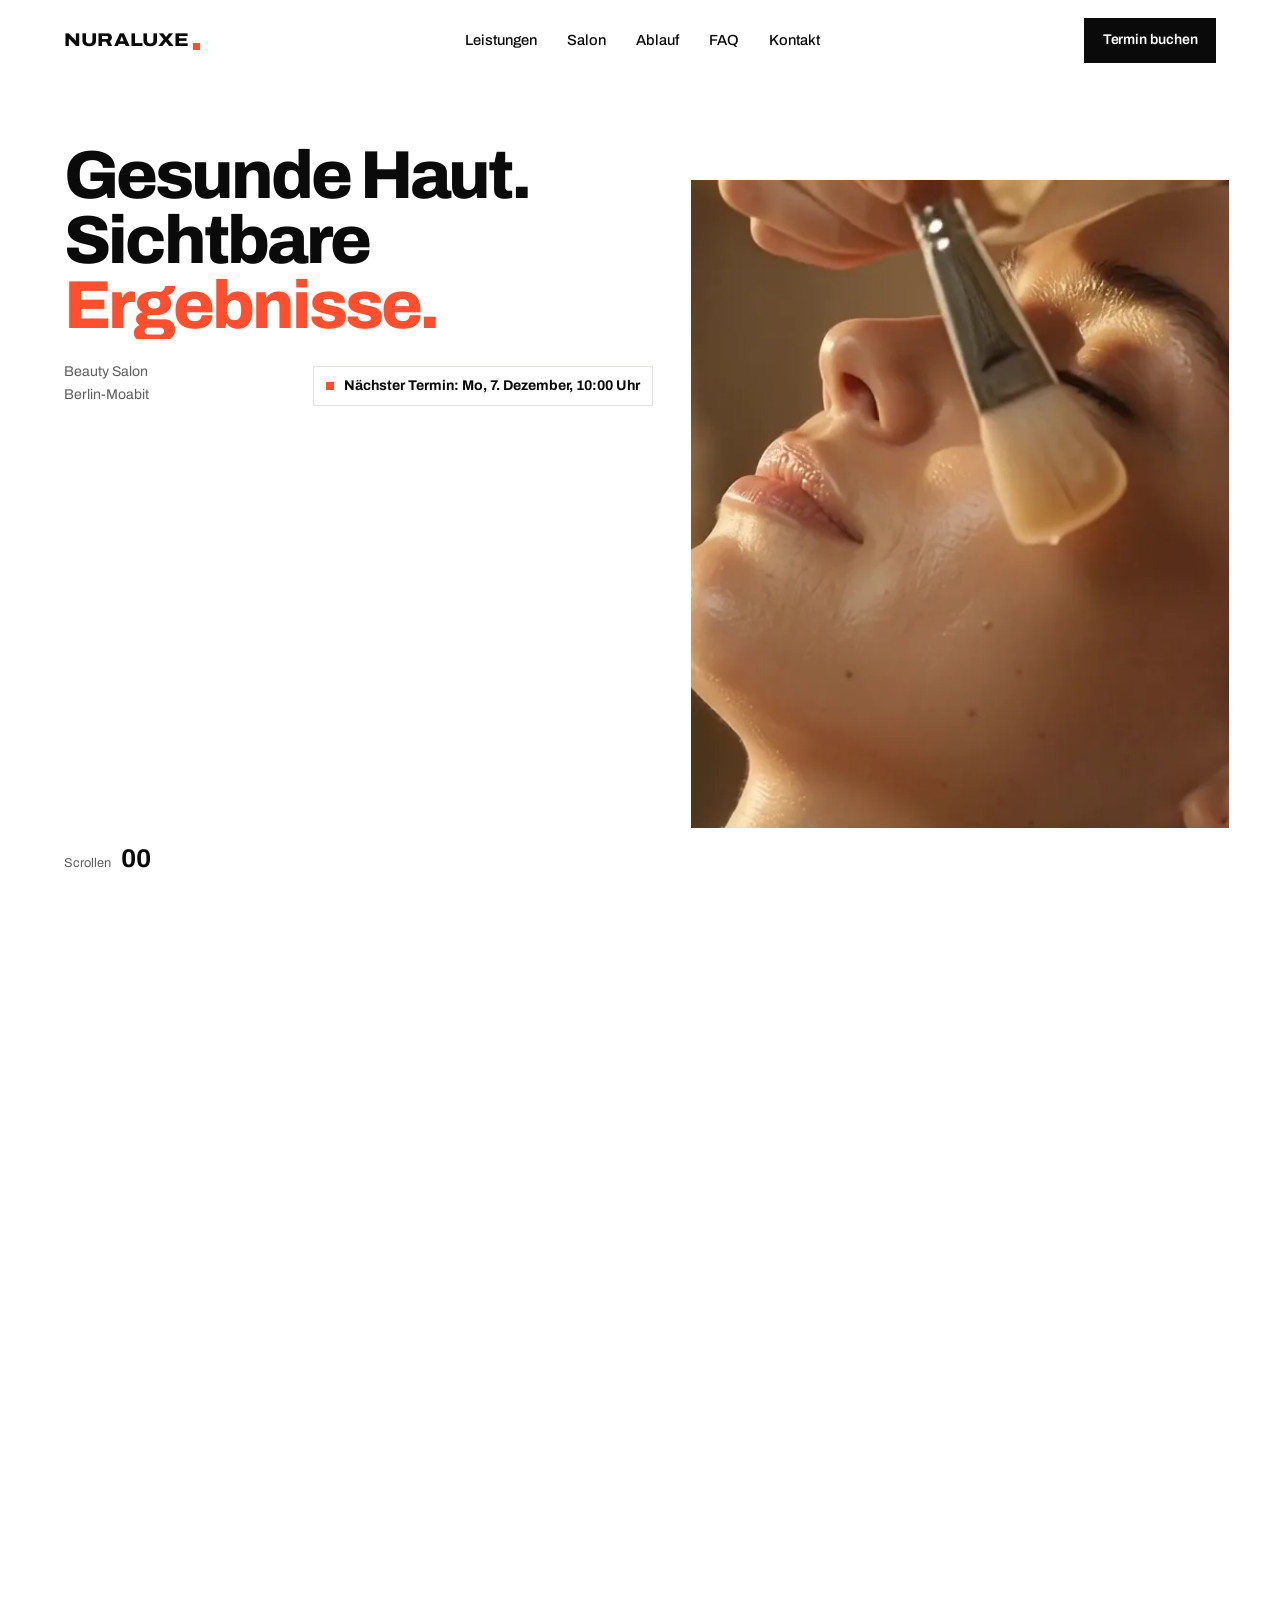
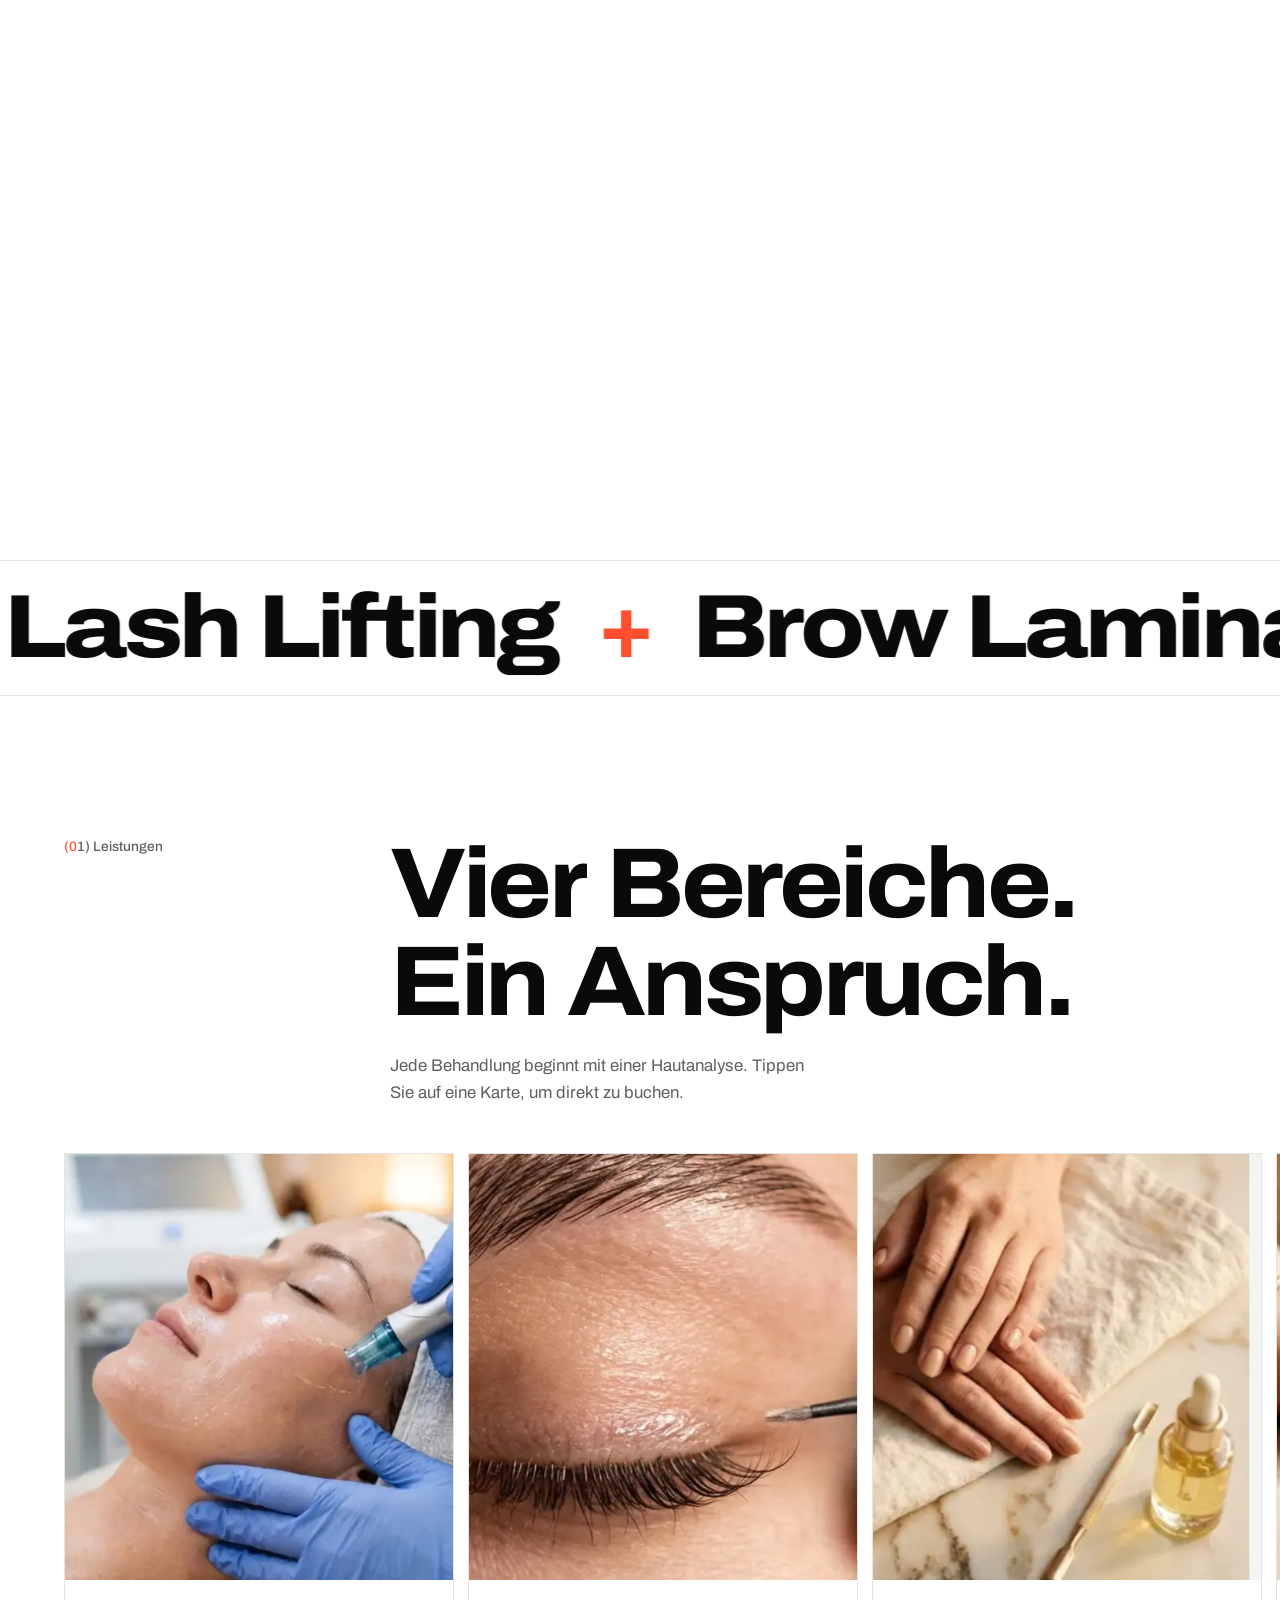
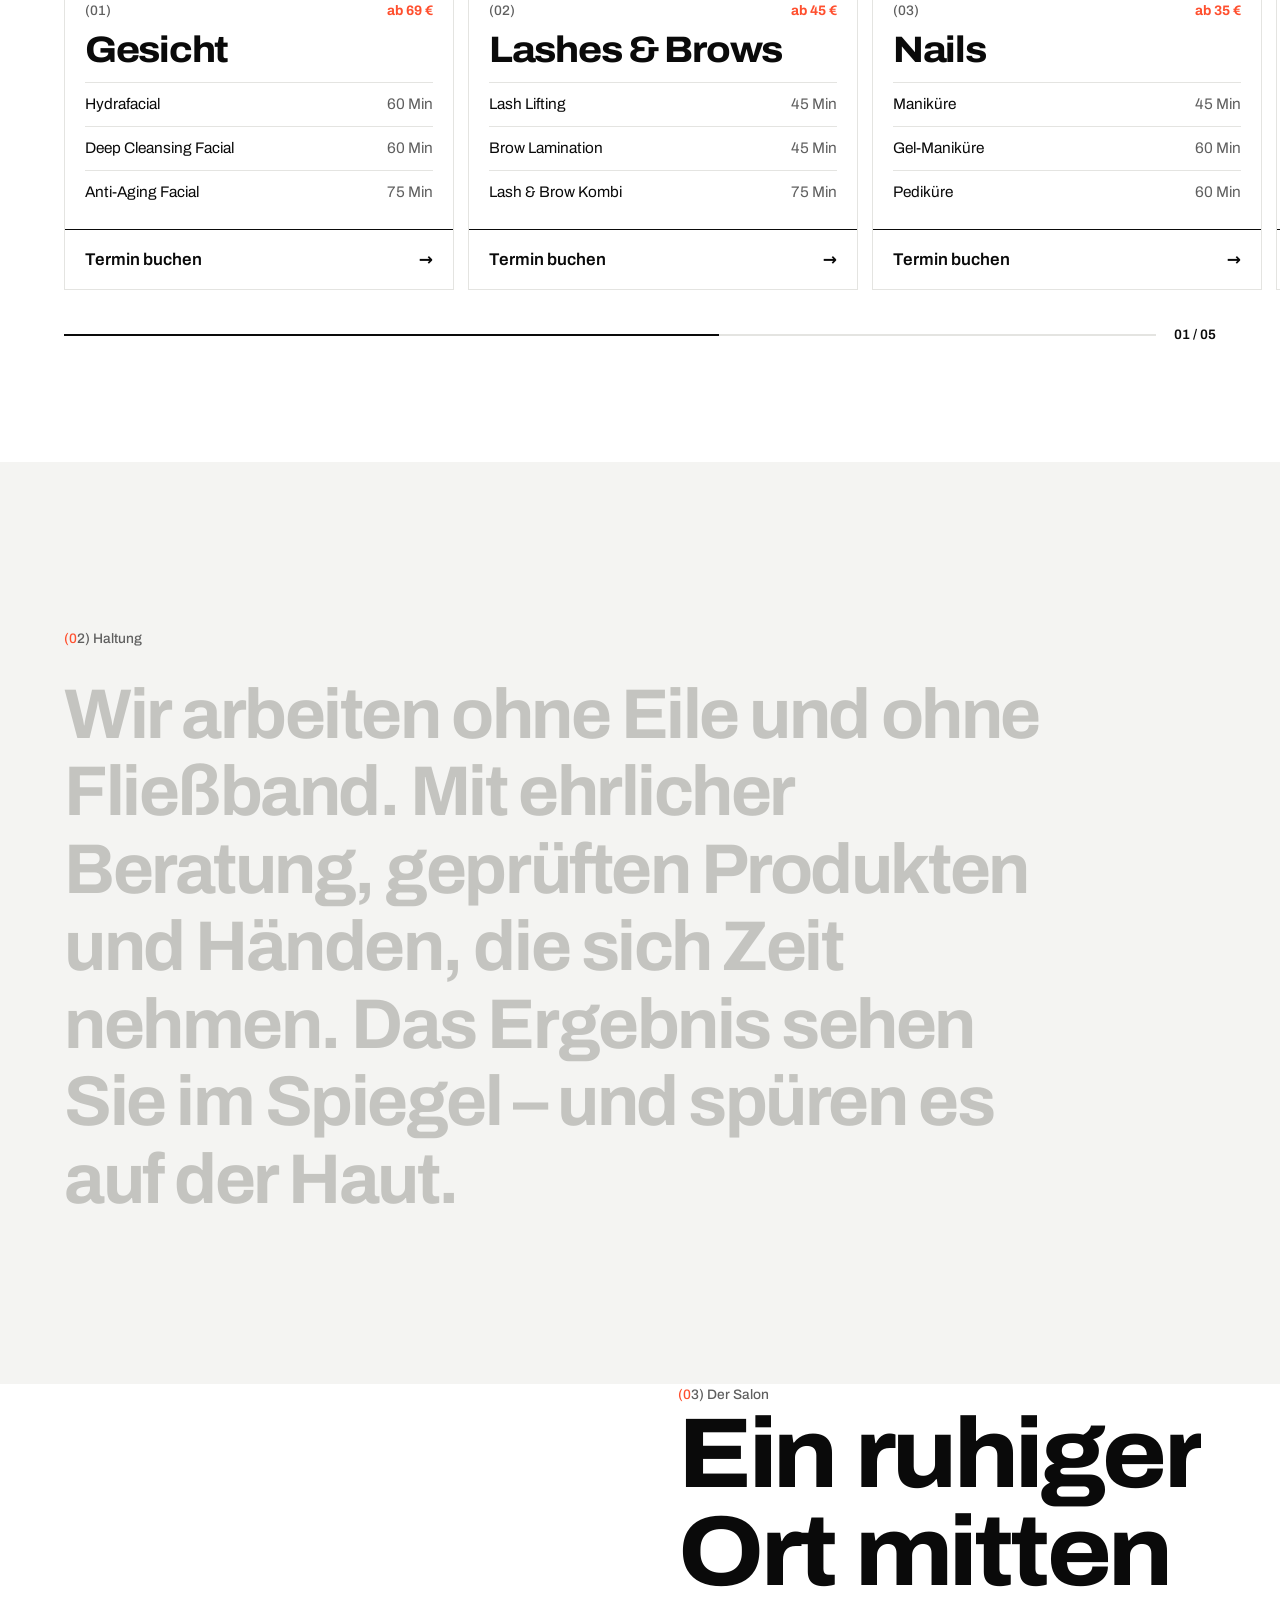
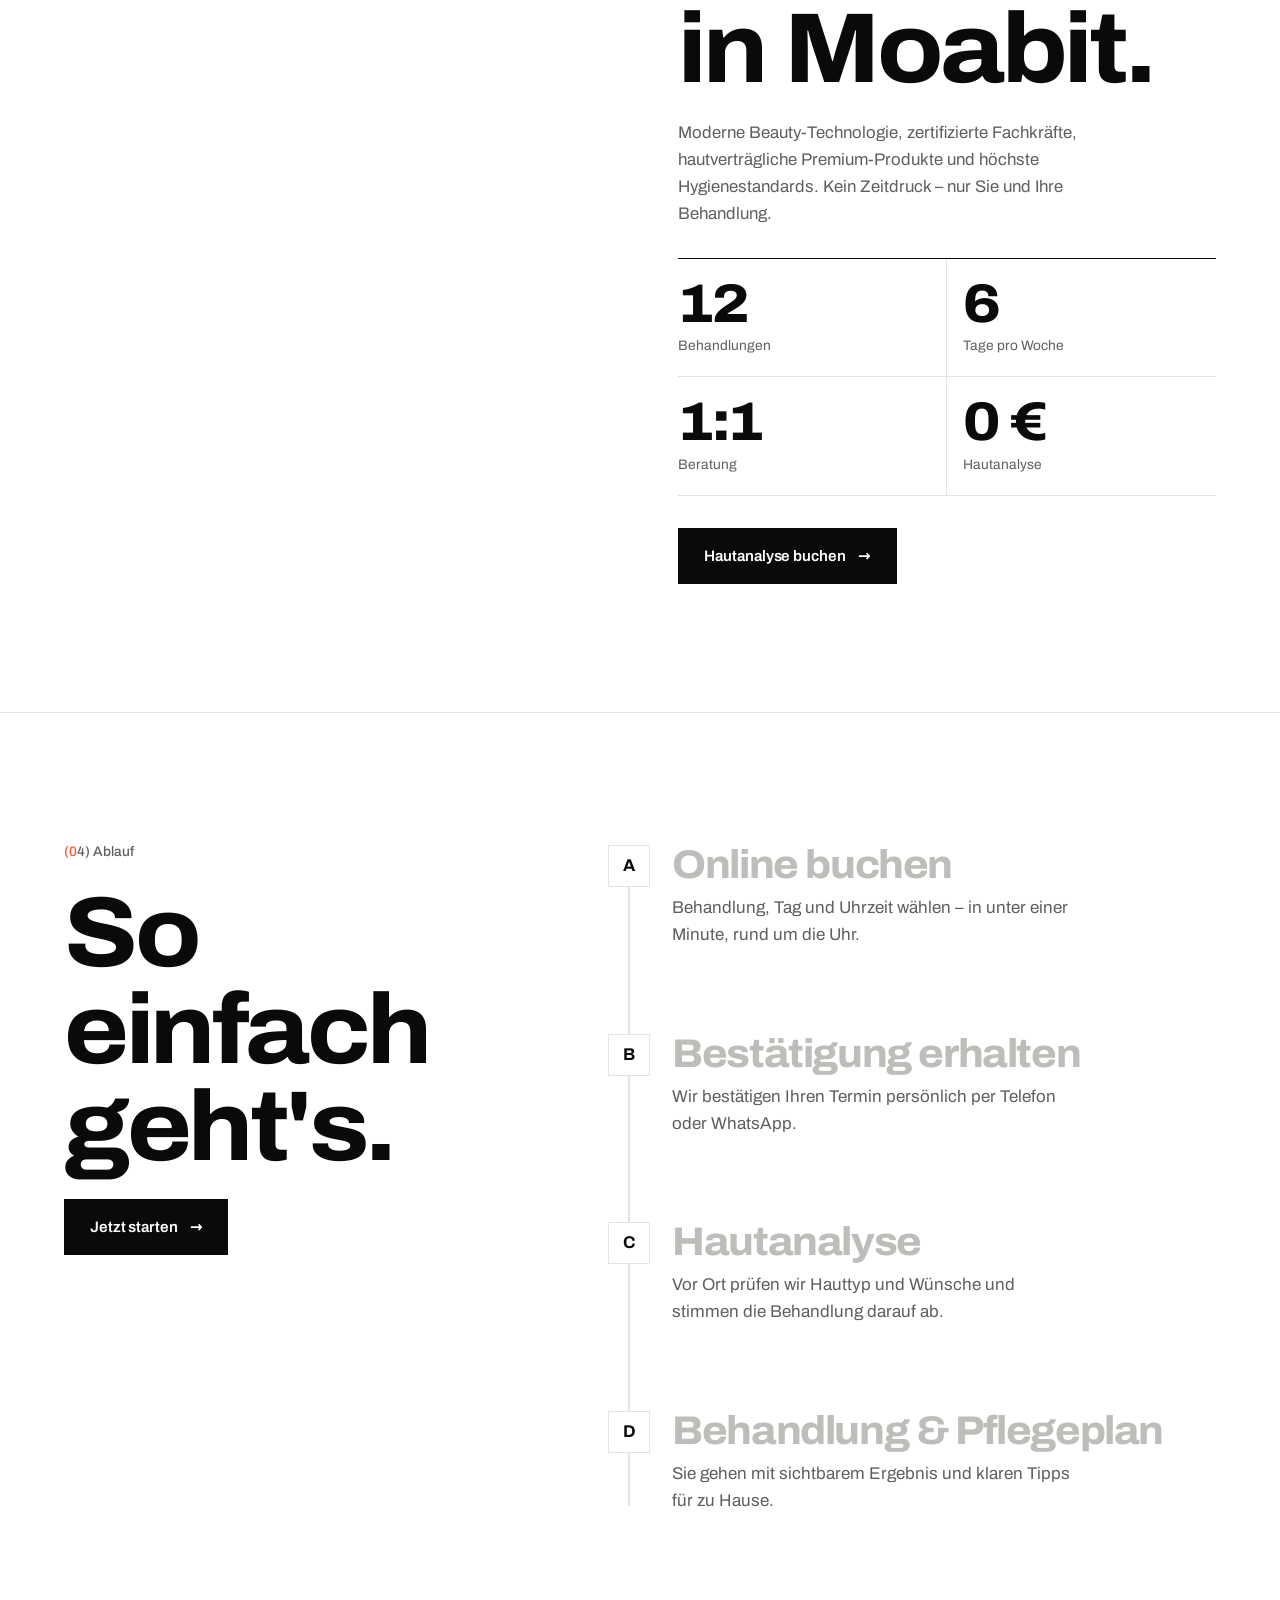
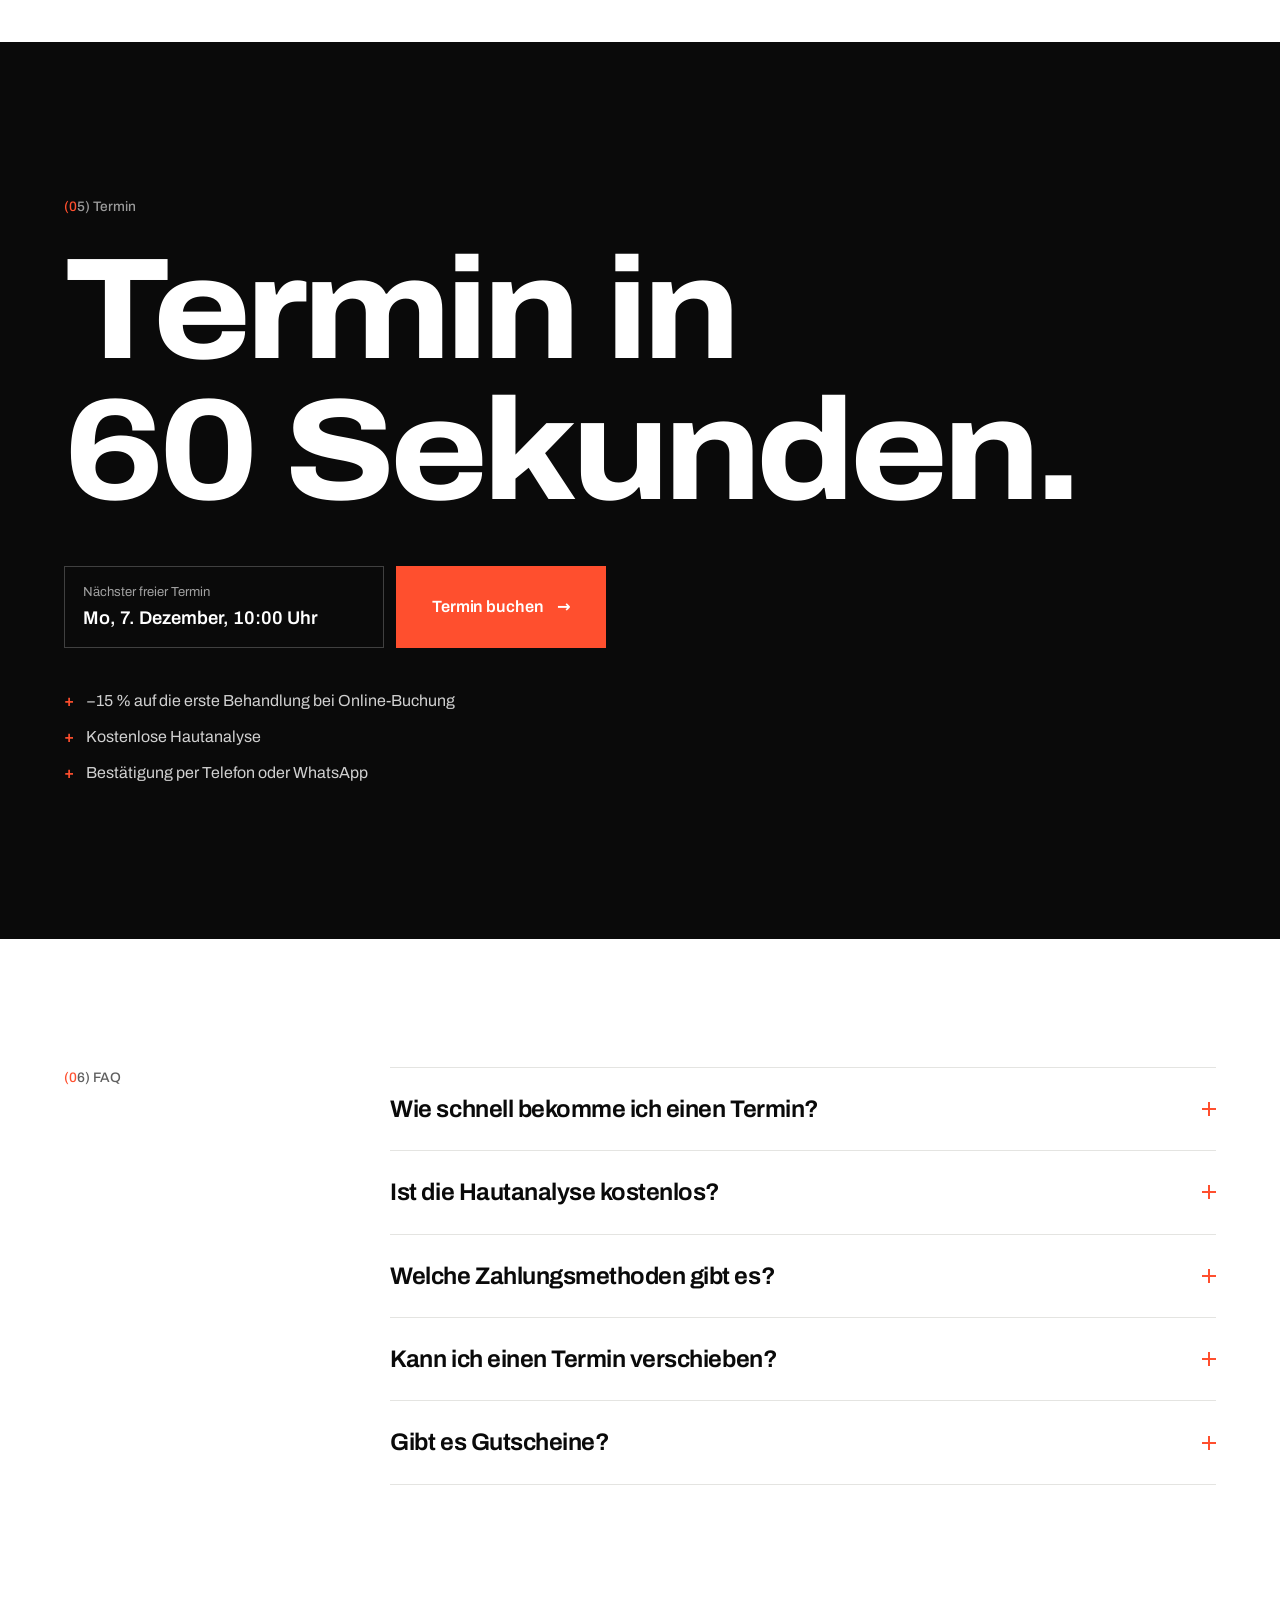
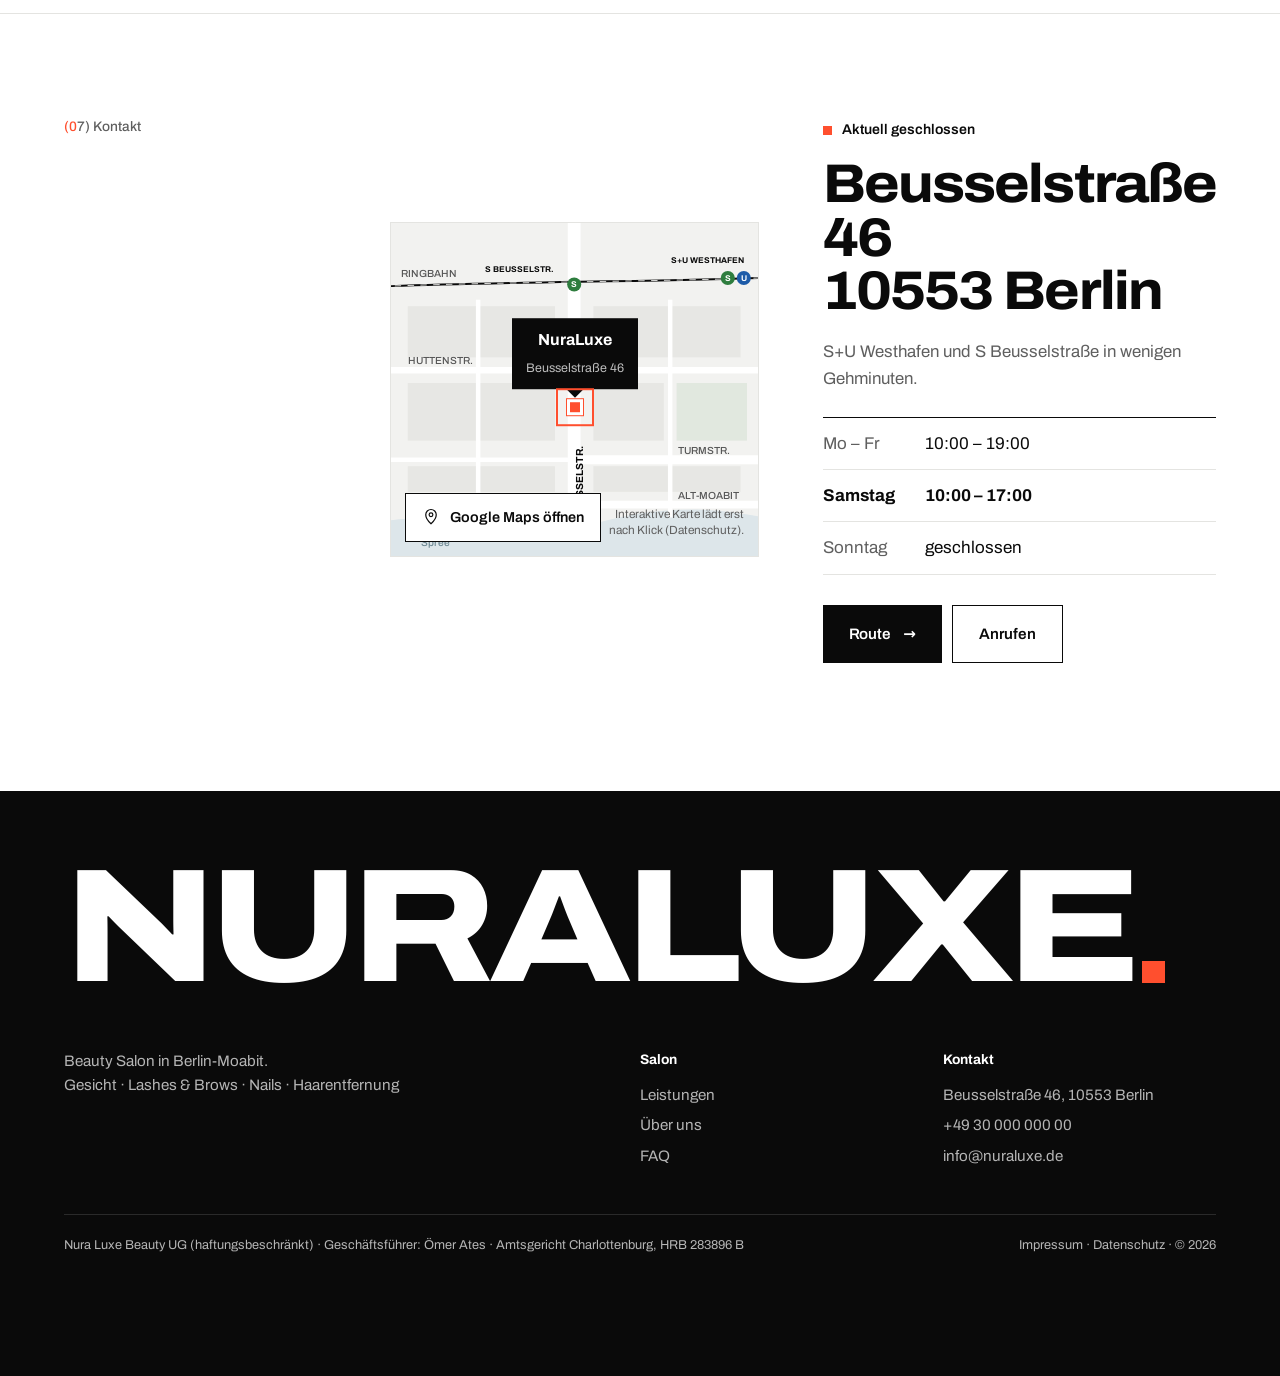
==== modern/index.html @ 472c76d8 "NuraLuxe: zwei Website-Entwürfe für Kundenvorschau Co-Authored-By: Claude Opus 5.5 <noreply@anthropi" ====
<!DOCTYPE html>
<html lang="de">
<head>
<meta charset="utf-8">
<meta name="viewport" content="width=device-width, initial-scale=1, viewport-fit=cover">
<meta name="theme-color" content="#FFFFFF">
<meta name="robots" content="noindex, nofollow">
<meta property="og:type" content="website">
<meta property="og:title" content="NuraLuxe – Website-Entwurf (Modern)">
<meta property="og:description" content="Vorschau der neuen Website für NuraLuxe Beauty Salon, Berlin-Moabit.">
<meta property="og:image" content="https://nuraluxe-modern.vercel.app/og.jpg">
<meta property="og:image:width" content="1200"><meta property="og:image:height" content="630">
<meta name="twitter:card" content="summary_large_image">
<meta name="referrer" content="strict-origin-when-cross-origin">
<meta name="format-detection" content="telephone=no">
<title>NuraLuxe – Beauty Salon Berlin Moabit</title>
<meta name="description" content="NuraLuxe Beauty Salon in Berlin-Moabit, Beusselstraße 46. Gesicht, Lashes & Brows, Nails, Haarentfernung. Termin online buchen.">
<link rel="preload" href="assets/fonts/archivo.woff2" as="font" type="font/woff2" crossorigin>
<link rel="stylesheet" href="assets/css/style.css">
<link rel="icon" href="favicon.svg" type="image/svg+xml">
<script type="application/ld+json">
{"@context":"https://schema.org","@type":"BeautySalon","name":"NuraLuxe","legalName":"Nura Luxe Beauty UG (haftungsbeschränkt)","address":{"@type":"PostalAddress","streetAddress":"Beusselstraße 46","postalCode":"10553","addressLocality":"Berlin","addressCountry":"DE"},"identifier":"HRB 283896 B","openingHours":["Mo-Fr 10:00-19:00","Sa 10:00-17:00"]}
</script>
</head>
<body class="lock">

<div class="pre" id="pre"><div class="pre-num" id="preNum">0</div><div class="pre-line"><i id="preBar"></i></div><div class="pre-word">NURALUXE</div></div>

<header class="hdr" id="hdr">
  <div class="wrap">
    <a href="#home" class="logo">NURALUXE<i></i></a>
    <nav class="nlinks"><a href="#leistungen">Leistungen</a><a href="#about">Salon</a><a href="#ablauf">Ablauf</a><a href="#faq">FAQ</a><a href="#kontakt">Kontakt</a></nav>
    <button class="btn btn-ink hdr-cta" data-open>Termin buchen</button>
    <button class="mini" data-open>Buchen</button>
  </div>
</header>

<!-- HERO -->
<section class="hero" id="home">
  <div class="stage">
    <div class="hhead" id="hhead">
      <div class="wrap">
        <h1 class="hbig"><span class="ln"><span>Gesunde Haut.</span></span><span class="ln"><span>Sichtbare</span></span><span class="ln"><span>Ergebnisse.</span></span></h1>
        <div class="hmeta"><span>Beauty Salon<br>Berlin-Moabit</span><span class="live"><i></i><b id="heroSlot">Termine online</b></span></div>
      </div>
    </div>
    <div class="hmedia" id="hmedia"><div class="himg" id="himg"></div>
      <video id="hv" muted loop playsinline preload="none" aria-hidden="true" disablepictureinpicture></video>
      <div class="hshade" id="hshade"></div></div>
    <div class="hcopy" id="hcopy"><div class="wrap">
      <p class="tag">(Beusselstraße 46, 10553 Berlin)</p>
      <h2 class="hcopy-h">Behandlungen mit<br>Ruhe und Präzision.</h2>
      <div class="cta"><button class="btn btn-white" data-open>Termin buchen <span class="ar">→</span></button><a href="#leistungen" class="btn btn-ghost">Behandlungen</a></div>
    </div></div>
    <div class="hcount" id="hcount"><span>Scrollen</span><b id="hpct">00</b></div>
  </div>
</section>

<!-- MARQUEE -->
<div class="mq" aria-hidden="true"><div class="mq-row" id="mq1"></div></div>

<!-- SERVICES -->
<section class="svc" id="leistungen">
  <div class="wrap sec-head">
    <span class="idx rv">(01) Leistungen</span>
    <div><h2 class="split">Vier Bereiche.<br>Ein Anspruch.</h2>
    <p class="rv d1">Jede Behandlung beginnt mit einer Hautanalyse. Tippen Sie auf eine Karte, um direkt zu buchen.</p></div>
  </div>
  <div class="cards" id="cards"></div>
  <div class="wrap cbar"><div class="cprog"><i id="cprog"></i></div><span id="ccount">01 / 05</span></div>
</section>

<!-- STATEMENT -->
<section class="stmt">
  <div class="wrap">
    <span class="idx">(02) Haltung</span>
    <p id="stmt">Wir arbeiten ohne Eile und ohne Fließband. Mit ehrlicher Beratung, geprüften Produkten und Händen, die sich Zeit nehmen. Das Ergebnis sehen Sie im Spiegel – und spüren es auf der Haut.</p>
  </div>
</section>

<!-- ABOUT -->
<section class="about" id="about">
  <div class="agrid">
    <div class="amedia" id="amedia"><div class="ai" id="ai"></div><span class="acap">Salon · Beusselstraße 46</span></div>
    <div class="atext">
      <span class="idx rv">(03) Der Salon</span>
      <h2 class="split">Ein ruhiger Ort mitten in Moabit.</h2>
      <p class="rv d1">Moderne Beauty-Technologie, zertifizierte Fachkräfte, hautverträgliche Premium-Produkte und höchste Hygienestandards. Kein Zeitdruck – nur Sie und Ihre Behandlung.</p>
      <div class="facts rv d2">
        <div><b data-count="12">0</b><span>Behandlungen</span></div>
        <div><b data-count="6">0</b><span>Tage pro Woche</span></div>
        <div><b>1:1</b><span>Beratung</span></div>
        <div><b>0 €</b><span>Hautanalyse</span></div>
      </div>
      <button class="btn btn-ink rv d3" data-open="Beratung">Hautanalyse buchen <span class="ar">→</span></button>
    </div>
  </div>
</section>

<!-- PROCESS -->
<section class="proc" id="ablauf">
  <div class="wrap pgrid">
    <div class="psticky"><span class="idx">(04) Ablauf</span><h2 class="split">So einfach geht's.</h2><button class="btn btn-ink" data-open>Jetzt starten <span class="ar">→</span></button></div>
    <ol class="steps" id="steps">
      <li><span class="sn">A</span><div><h3>Online buchen</h3><p>Behandlung, Tag und Uhrzeit wählen – in unter einer Minute, rund um die Uhr.</p></div></li>
      <li><span class="sn">B</span><div><h3>Bestätigung erhalten</h3><p>Wir bestätigen Ihren Termin persönlich per Telefon oder WhatsApp.</p></div></li>
      <li><span class="sn">C</span><div><h3>Hautanalyse</h3><p>Vor Ort prüfen wir Hauttyp und Wünsche und stimmen die Behandlung darauf ab.</p></div></li>
      <li><span class="sn">D</span><div><h3>Behandlung &amp; Pflegeplan</h3><p>Sie gehen mit sichtbarem Ergebnis und klaren Tipps für zu Hause.</p></div></li>
      <i class="sline"><i id="sfill"></i></i>
    </ol>
  </div>
</section>

<!-- BOOK -->
<section class="book" id="buchen">
  <div class="wrap">
    <span class="idx">(05) Termin</span>
    <h2 class="split">Termin in<br>60 Sekunden.</h2>
    <div class="brow">
      <div class="bslot rv"><span>Nächster freier Termin</span><b id="nextSlot">wird berechnet …</b></div>
      <button class="btn btn-coral rv d1" data-open>Termin buchen <span class="ar">→</span></button>
    </div>
    <ul class="perks rv d2"><li>−15 % auf die erste Behandlung bei Online-Buchung</li><li>Kostenlose Hautanalyse</li><li>Bestätigung per Telefon oder WhatsApp</li></ul>
  </div>
</section>

<!-- FAQ -->
<section class="faq" id="faq">
  <div class="wrap sec-head">
    <span class="idx rv">(06) FAQ</span>
    <div class="rv">
      <details><summary>Wie schnell bekomme ich einen Termin?</summary><div class="ans"><p>Online sehen Sie die möglichen Zeiten sofort. Nach Ihrer Anfrage bestätigen wir den Termin zeitnah per Telefon oder WhatsApp.</p></div></details>
      <details><summary>Ist die Hautanalyse kostenlos?</summary><div class="ans"><p>Ja – vor jeder ersten Behandlung, oder als eigener Termin buchbar.</p></div></details>
      <details><summary>Welche Zahlungsmethoden gibt es?</summary><div class="ans"><p>Bar, EC-Karte und gängige Kreditkarten.</p></div></details>
      <details><summary>Kann ich einen Termin verschieben?</summary><div class="ans"><p>Natürlich – bitte bis spätestens 24 Stunden vorher Bescheid geben.</p></div></details>
      <details><summary>Gibt es Gutscheine?</summary><div class="ans"><p>Ja, Behandlungs- und Wertgutscheine – ideal als Geschenk.</p></div></details>
    </div>
  </div>
</section>

<!-- CONTACT -->
<section class="contact" id="kontakt">
  <div class="wrap sec-head">
    <span class="idx rv">(07) Kontakt</span>
    <div class="cgrid">
      <div class="map rv" id="map">
        <svg viewBox="0 0 600 520" preserveAspectRatio="xMidYMid slice" aria-hidden="true">
          <rect width="600" height="520" fill="#F2F2F0"/>
          <g fill="#E7E7E4"><rect x="40" y="130" width="230" height="80"/><rect x="330" y="130" width="230" height="80"/><rect x="40" y="250" width="230" height="90"/><rect x="330" y="250" width="110" height="90"/><rect x="330" y="380" width="230" height="40"/><rect x="40" y="380" width="230" height="40"/></g>
          <rect x="460" y="250" width="110" height="90" fill="#E1E8DF"/>
          <path d="M-20 470 C120 440 220 500 330 470 S520 440 640 470 L640 540 L-20 540Z" fill="#DDE6EA"/>
          <g stroke="#fff" fill="none"><path d="M-20 230 H640" stroke-width="10"/><path d="M300 370 H640" stroke-width="14"/><path d="M300 440 H640" stroke-width="12"/><path d="M-20 370 H300" stroke-width="7"/><path d="M450 120 V460" stroke-width="7"/><path d="M150 120 V460" stroke-width="7"/><path d="M300 -20 V470" stroke-width="20"/></g>
          <path d="M-20 100 C150 92 450 92 640 84" stroke="#0A0A0A" stroke-width="3" fill="none"/>
          <path d="M-20 100 C150 92 450 92 640 84" stroke="#F2F2F0" stroke-width="1.4" stroke-dasharray="10 10" fill="none"/>
          <g font-family="Archivo, sans-serif" font-size="16" fill="#555" font-weight="500">
            <text x="314" y="462" transform="rotate(-90 314 462)" font-weight="700" fill="#0A0A0A">BEUSSELSTR.</text>
            <text x="40" y="221">HUTTENSTR.</text><text x="462" y="361">TURMSTR.</text><text x="462" y="431">ALT-MOABIT</text><text x="60" y="505" fill="#6A8590">Spree</text><text x="30" y="84">RINGBAHN</text>
          </g>
          <g font-family="Archivo, sans-serif" font-size="13" font-weight="700"><circle cx="300" cy="96" r="11" fill="#2E7D3E"/><text x="295.5" y="100.5" fill="#fff">S</text><text x="160" y="76" fill="#0A0A0A">S BEUSSELSTR.</text>
            <circle cx="540" cy="86" r="11" fill="#2E7D3E"/><text x="535.5" y="90.5" fill="#fff">S</text><circle cx="565" cy="86" r="11" fill="#1D5BA8"/><text x="560" y="90.5" fill="#fff">U</text><text x="452" y="62" fill="#0A0A0A">S+U WESTHAFEN</text></g>
        </svg>
        <div class="pinw"><div class="plab"><b>NuraLuxe</b><span>Beusselstraße 46</span></div><div class="pin"></div></div>
        <a class="mapload" id="mapLoad" href="https://www.google.com/maps/search/?api=1&query=Beusselstra%C3%9Fe+46+10553+Berlin"><svg viewBox="0 0 24 24" width="18" height="18" fill="none" stroke="currentColor" stroke-width="1.6"><path d="M12 21s7-6.2 7-12a7 7 0 00-14 0c0 5.8 7 12 7 12z"/><circle cx="12" cy="9" r="2.5"/></svg>Google Maps öffnen</a>
        <span class="mapnote">Interaktive Karte lädt erst nach Klick (Datenschutz).</span>
      </div>
      <div class="cinfo">
        <span class="openn rv" id="openN">Öffnungszeiten</span>
        <h3 class="rv">Beusselstraße 46<br>10553 Berlin</h3>
        <p class="rv">S+U Westhafen und S Beusselstraße in wenigen Gehminuten.</p>
        <dl class="hours rv" id="hours"><dt data-d="1">Mo – Fr</dt><dd data-d="1">10:00 – 19:00</dd><dt data-d="6">Samstag</dt><dd data-d="6">10:00 – 17:00</dd><dt data-d="0">Sonntag</dt><dd data-d="0">geschlossen</dd></dl>
        <div class="cbtns rv"><a class="btn btn-ink" href="https://www.google.com/maps/search/?api=1&query=Beusselstra%C3%9Fe+46+10553+Berlin">Route <span class="ar">→</span></a><a class="btn btn-line" id="callBtn" href="#">Anrufen</a></div>
      </div>
    </div>
  </div>
</section>

<footer>
  <div class="wrap">
    <div class="fword">NURALUXE<i></i></div>
    <div class="fcols">
      <div><p>Beauty Salon in Berlin-Moabit.<br>Gesicht · Lashes &amp; Brows · Nails · Haarentfernung</p></div>
      <div><h4>Salon</h4><a href="#leistungen">Leistungen</a><a href="#about">Über uns</a><a href="#faq">FAQ</a></div>
      <div><h4>Kontakt</h4><span>Beusselstraße 46, 10553 Berlin</span><span id="tTel"></span><span id="tMail"></span></div>
    </div>
    <div class="legal"><span>Nura Luxe Beauty UG (haftungsbeschränkt) · Geschäftsführer: Ömer Ates · Amtsgericht Charlottenburg, HRB 283896 B</span><span><a href="#">Impressum</a> · <a href="#">Datenschutz</a> · © <span id="yr"></span></span></div>
  </div>
</footer>

<!-- TAB BAR -->
<nav class="tabbar" id="tabbar">
  <a href="#home" data-t="home"><svg viewBox="0 0 24 24"><path d="M4 11l8-6 8 6v9h-5v-6H9v6H4z"/></svg>Start</a>
  <a href="#leistungen" data-t="leistungen"><svg viewBox="0 0 24 24"><rect x="4" y="4" width="7" height="7"/><rect x="13" y="4" width="7" height="7"/><rect x="4" y="13" width="7" height="7"/><rect x="13" y="13" width="7" height="7"/></svg>Leistungen</a>
  <button class="bk" data-open><span class="sq"><svg viewBox="0 0 24 24"><path d="M12 5v14M5 12h14"/></svg></span>Buchen</button>
  <a href="#about" data-t="about"><svg viewBox="0 0 24 24"><circle cx="12" cy="9" r="4"/><path d="M4 21c1.5-4 4.5-6 8-6s6.5 2 8 6"/></svg>Salon</a>
  <a href="#kontakt" data-t="kontakt"><svg viewBox="0 0 24 24"><path d="M12 21s7-6.2 7-12a7 7 0 00-14 0c0 5.8 7 12 7 12z"/><circle cx="12" cy="9" r="2.5"/></svg>Kontakt</a>
</nav>

<!-- BOOKING SHEET -->
<div class="sbg" id="sbg"></div>
<div class="sheet" id="sheet" role="dialog" aria-modal="true" aria-label="Termin buchen">
  <div class="sh-head" id="shHead"><div class="grab"></div><div class="sh-top"><span id="stepL">Schritt 1 / 4</span><button class="sh-x" id="shX" aria-label="Schließen">×</button></div><div class="prog"><i id="prog"></i></div></div>
  <div class="sh-body" id="shBody">
    <div class="pane on" data-p="0"><h3>Behandlung wählen</h3><div class="chips" id="chips"></div><div class="tlist" id="tlist"></div></div>
    <div class="pane" data-p="1"><h3>Datum &amp; Uhrzeit</h3><div class="mlabel" id="mLabel"></div><div class="dstrip" id="dstrip"></div><div id="slotWrap"></div></div>
    <div class="pane" data-p="2"><h3>Ihre Kontaktdaten</h3>
      <div class="fgrid">
        <div class="field"><input id="fName" placeholder=" " autocomplete="name" maxlength="80" required><label for="fName">Vor- und Nachname *</label></div>
        <div class="field"><input id="fTel" type="tel" inputmode="tel" placeholder=" " autocomplete="tel" maxlength="30" required><label for="fTel">Telefon / WhatsApp *</label></div>
        <div class="field full"><input id="fMail" type="email" inputmode="email" placeholder=" " autocomplete="email" maxlength="120"><label for="fMail">E-Mail (optional)</label></div>
        <div class="field full"><textarea id="fMsg" placeholder=" " maxlength="500"></textarea><label for="fMsg">Hinweise, z. B. Allergien (optional)</label></div>
      </div>
      <div class="hp" aria-hidden="true"><label>Website<input id="fWeb" tabindex="-1" autocomplete="off"></label></div>
      <label class="tog"><input type="checkbox" id="fNew"><span>Ich bin Neukundin / Neukunde – −15 % Online-Rabatt</span></label>
      <label class="tog"><input type="checkbox" id="fOk"><span>Ich willige ein, dass meine Angaben zur Bearbeitung der Terminanfrage verarbeitet werden (Datenschutzerklärung). *</span></label>
      <div class="err" id="err"></div>
    </div>
    <div class="pane" data-p="3"><h3>Übersicht</h3><div class="recap" id="recap"></div><div id="captcha" class="cap"></div><div class="err" id="err3"></div></div>
    <div class="pane done" data-p="4">
      <svg class="check" viewBox="0 0 92 92" fill="none" stroke="#FF4F2E" stroke-width="2"><rect x="4" y="4" width="84" height="84"/><path d="M28 47l12 12 24-26"/></svg>
      <h3 id="doneH">Fast geschafft.</h3><p id="doneP"></p><div class="recap" id="recap2"></div>
      <div class="btns"><a class="btn btn-ink" id="waBtn" href="#">Per WhatsApp senden <span class="ar">→</span></a><a class="btn btn-line" id="gcBtn" href="#">In Google Kalender</a></div>
    </div>
  </div>
  <div class="sh-foot" id="shFoot"><button class="sh-back" id="back" aria-label="Zurück">←</button><div class="sh-sum" id="sum"><b>Behandlung wählen</b><span>4 Schritte zum Termin</span></div><button class="btn btn-ink sh-next" id="next" disabled>Weiter</button></div>
</div>

<script src="assets/js/app.js" defer></script>
</body>
</html>
---- modern/assets/css/style.css ----
@font-face{font-family:"Archivo";font-style:normal;font-display:swap;font-weight:100 900;font-stretch:62% 125%;src:url(../fonts/archivo.woff2) format("woff2")}
:root{--w:#FFFFFF;--ink:#0A0A0A;--g:#5F5F5F;--l:#E4E4E1;--s:#F4F4F2;--c:#FF4F2E;--c2:#E8401F;
--f:"Archivo",system-ui,-apple-system,Helvetica,Arial,sans-serif;--e:cubic-bezier(.19,1,.22,1);--io:cubic-bezier(.76,0,.24,1);--sb:env(safe-area-inset-bottom,0px)}
*{box-sizing:border-box;margin:0;padding:0;-webkit-tap-highlight-color:transparent}
html{scroll-behavior:smooth}
body{font-family:var(--f);background:var(--w);color:var(--ink);font-size:17px;line-height:1.6;-webkit-font-smoothing:antialiased;overflow-x:hidden}
body.lock{overflow:hidden}
a{color:inherit;text-decoration:none}
button{font:inherit;color:inherit;background:none;border:0;cursor:pointer}
ul,ol{list-style:none}
.wrap{width:min(1320px,90vw);margin-inline:auto}
h1,h2,h3{font-weight:750;line-height:.98;letter-spacing:-.035em}
h2{font-size:clamp(2.5rem,9.5vw,6.2rem);font-stretch:108%}
.idx{display:block;font-size:.86rem;font-weight:500;color:var(--g)}
.idx::first-letter{color:var(--c)}
section{position:relative}
.hp{position:absolute!important;left:-10000px;width:1px;height:1px;overflow:hidden}

/* BUTTONS – eckig, Farbfüllung */
.btn{position:relative;display:inline-flex;align-items:center;justify-content:center;gap:.8em;padding:1.05em 1.7em;font-size:.95rem;font-weight:600;letter-spacing:-.005em;overflow:hidden;isolation:isolate;transition:color .45s var(--e),transform .25s,border-color .4s}
.btn:active{transform:scale(.97)}
.btn::before{content:"";position:absolute;inset:0;z-index:-1;transform:scaleX(0);transform-origin:right;transition:transform .55s var(--e)}
.btn:hover::before,.btn:focus-visible::before{transform:scaleX(1);transform-origin:left}
.btn .ar{transition:transform .5s var(--e)}.btn:hover .ar{transform:translateX(5px)}
.btn-ink{background:var(--ink);color:var(--w)}.btn-ink::before{background:var(--c)}
.btn-white{background:var(--w);color:var(--ink)}.btn-white::before{background:var(--c)}.btn-white:hover{color:var(--w)}
.btn-ghost{border:1px solid rgba(255,255,255,.7);color:var(--w)}.btn-ghost::before{background:var(--w)}.btn-ghost:hover{color:var(--ink)}
.btn-line{border:1px solid var(--ink)}.btn-line::before{background:var(--ink)}.btn-line:hover{color:var(--w)}
.btn-coral{background:var(--c);color:var(--w);animation:pulseC 4s ease-in-out infinite}.btn-coral::before{background:var(--w)}.btn-coral:hover{color:var(--ink)}
@keyframes pulseC{0%,100%{background:#FF4F2E}50%{background:#FF6B47}}

/* PRELOADER */
.pre{position:fixed;inset:0;z-index:300;background:var(--w);transition:transform 1s var(--io)}
.pre.out{transform:translateY(-100%)}
.pre-word{position:absolute;top:22px;left:5vw;font-weight:800;font-stretch:115%;font-size:.95rem;letter-spacing:.02em}
.pre-line{position:absolute;top:0;left:0;right:0;height:3px;background:var(--s)}
.pre-line i{position:absolute;inset:0;background:var(--c);transform-origin:left;transform:scaleX(var(--p,0))}
.pre-num{position:absolute;left:4vw;bottom:calc(10px + var(--sb));font-weight:800;font-stretch:110%;font-size:clamp(7rem,38vw,22rem);line-height:.8;letter-spacing:-.06em;font-variant-numeric:tabular-nums}

/* HEADER */
.hdr{position:fixed;inset:0 0 auto;z-index:90;padding:18px 0;transition:background .4s,color .4s,padding .4s,box-shadow .4s}
.hdr.light{color:var(--w)}
.hdr.solid{background:var(--w);color:var(--ink);padding:12px 0;box-shadow:0 1px 0 var(--l)}
.hdr .wrap{display:flex;align-items:center;justify-content:space-between;gap:24px}
.logo{font-weight:800;font-stretch:115%;font-size:1.15rem;letter-spacing:.01em;display:inline-flex;align-items:flex-end;gap:4px}
.logo i{width:7px;height:7px;background:var(--c);margin-bottom:5px}
.nlinks{display:flex;gap:30px;font-size:.92rem;font-weight:500}
.nlinks a{position:relative}
.nlinks a::after{content:"";position:absolute;left:0;bottom:-3px;height:2px;width:100%;background:var(--c);transform:scaleX(0);transform-origin:right;transition:transform .45s var(--e)}
.nlinks a:hover::after{transform:scaleX(1);transform-origin:left}
.hdr-cta{padding:.8em 1.3em;font-size:.88rem}
.mini{display:none;font-weight:600;font-size:.9rem;padding:8px 14px;background:var(--ink);color:var(--w)}
.hdr.light .mini{background:var(--w);color:var(--ink)}
@media(max-width:900px){.nlinks,.hdr-cta{display:none}.mini{display:block}}

/* HERO */
.hero{height:240vh}
.stage{position:sticky;top:0;height:100vh;height:100svh;overflow:hidden;background:var(--w)}
.hhead{position:absolute;inset:0;padding-top:max(92px,12svh);will-change:transform,opacity}
.hbig{font-size:clamp(2.9rem,12.4vw,9.4rem);font-weight:800;line-height:.92;letter-spacing:-.045em}
.hbig .ln{display:block;overflow:hidden;padding-bottom:.04em}
.hbig .ln>span{display:inline-block;transform:translateY(105%);transition:transform 1.3s var(--e)}
.hbig .ln:nth-child(2)>span{transition-delay:.08s}.hbig .ln:nth-child(3)>span{transition-delay:.16s;color:var(--c)}
.ready .hbig .ln>span{transform:none}
.hmeta>span:first-child{white-space:nowrap;flex:none}
.hmeta{display:flex;justify-content:space-between;align-items:flex-end;gap:16px;margin-top:22px;font-size:.88rem;color:var(--g);opacity:0;transition:opacity 1s .5s}
.ready .hmeta{opacity:1}
.live{display:inline-flex;align-items:center;gap:10px;border:1px solid var(--l);padding:8px 12px;color:var(--ink);font-weight:500}
.live i{width:8px;height:8px;background:var(--c);animation:blink 1.6s steps(2,start) infinite}
@keyframes blink{to{opacity:.2}}
.hmedia{position:absolute;inset:0;clip-path:inset(56% 5% 12% 5%);will-change:clip-path;background:#222}
.himg{position:absolute;inset:0;background:url(../../media/hero-poster-p.webp) center/cover no-repeat;transform:scale(1.15);will-change:transform}
.hmedia video{position:absolute;inset:0;width:100%;height:100%;object-fit:cover;opacity:0;transition:opacity 1.2s}
.hshade{position:absolute;inset:0;background:linear-gradient(180deg,rgba(0,0,0,.35) 0%,rgba(0,0,0,0) 30%,rgba(0,0,0,.25) 55%,rgba(0,0,0,.82) 100%);opacity:0}
.hcopy{position:absolute;left:0;right:0;bottom:calc(98px + var(--sb));color:var(--w);opacity:0;transform:translateY(30px);pointer-events:none}
.hcopy.on{pointer-events:auto}
.hcopy .tag{font-size:.9rem;opacity:.9}
.hcopy-h{font-size:clamp(2.2rem,9vw,5.4rem);font-weight:750;margin:12px 0 26px;text-shadow:0 2px 24px rgba(0,0,0,.35)}
.hcopy .cta{display:flex;flex-wrap:wrap;gap:10px}
.hcount{position:absolute;right:5vw;bottom:calc(20px + var(--sb));display:flex;align-items:baseline;gap:10px;font-size:.8rem;color:var(--g)}
.hcount b{font-size:1.6rem;font-weight:700;color:var(--ink);font-variant-numeric:tabular-nums}
@media(min-width:901px){
 .hmedia{clip-path:inset(20% 4% 8% 54%)}
 .himg{background-image:url(../../media/hero-poster.webp);background-position:62% center}
 .hbig{font-stretch:100%;font-size:clamp(3rem,5.3vw,7rem)}
 .hhead{padding-top:16vh}.hhead .wrap{max-width:none;width:90vw}
 .hmeta{max-width:46vw}
 .hcopy{bottom:9vh}.hcount{left:5vw;right:auto}
}

/* MARQUEE */
.mq{border-top:1px solid var(--l);border-bottom:1px solid var(--l);padding:22px 0;overflow:hidden;white-space:nowrap}
.mq-row{display:flex;width:max-content;font-size:clamp(2.2rem,8vw,5.6rem);font-weight:800;font-stretch:115%;letter-spacing:-.04em;line-height:1;will-change:transform}
.mq-row span{padding-right:.45em}
.mq-row .x{color:var(--c);font-stretch:100%}

/* REVEALS */
.split .w{display:inline-block;overflow:hidden;vertical-align:top;padding-bottom:.06em;margin-bottom:-.06em}
.split .w>span{display:inline-block;transform:translateY(108%);transition:transform 1.1s var(--e);transition-delay:calc(var(--i)*45ms)}
.split.in .w>span{transform:none}
.rv{opacity:0;transform:translateY(28px);transition:opacity 1s var(--e),transform 1s var(--e)}
.rv.in{opacity:1;transform:none}
.d1{transition-delay:.08s}.d2{transition-delay:.16s}.d3{transition-delay:.24s}

/* SECTION HEAD */
.sec-head{display:grid;grid-template-columns:1fr 3fr;gap:20px 4vw;align-items:start}
.sec-head p{max-width:42ch;color:var(--g);margin-top:22px;font-size:1.05rem}
@media(max-width:900px){.sec-head{grid-template-columns:1fr}}

/* SERVICES */
.svc{padding:clamp(80px,11vw,150px) 0 clamp(70px,9vw,120px)}
.cards{display:flex;gap:14px;overflow-x:auto;scroll-snap-type:x mandatory;padding:46px 5vw 8px;scroll-padding:0 5vw;scrollbar-width:none;overscroll-behavior-x:contain;cursor:grab}
.cards::-webkit-scrollbar{display:none}
.card{flex:0 0 min(80vw,390px);scroll-snap-align:start;border:1px solid var(--l);background:var(--w);display:flex;flex-direction:column;transition:border-color .4s,transform .5s var(--e);position:relative}
.card::before{content:"";position:absolute;left:-1px;right:-1px;top:-1px;height:4px;background:var(--c);transform:scaleX(0);transform-origin:left;transition:transform .7s var(--e);z-index:2}
.card.act::before,.card:hover::before{transform:scaleX(1)}
.card .cimg{aspect-ratio:4/4.4;overflow:hidden;position:relative;background:var(--s)}
.card .cimg i{position:absolute;inset:-8% -12%;background-size:cover;background-position:center;transition:transform 1.2s var(--e);will-change:transform}
.card:hover .cimg i{transform:scale(1.06)}
.card .cb{padding:20px 20px 0;flex:1}
.card .ctop{display:flex;justify-content:space-between;font-size:.86rem;color:var(--g);font-weight:500}
.card .ctop b{color:var(--c);font-weight:700}
.card h3{font-size:clamp(1.8rem,7vw,2.3rem);font-stretch:108%;margin:10px 0 14px}
.card li{display:flex;justify-content:space-between;gap:12px;padding:9px 0;border-top:1px solid var(--l);font-size:.96rem}
.card li span:last-child{color:var(--g);white-space:nowrap}
.card .go{display:flex;justify-content:space-between;align-items:center;margin-top:16px;padding:16px 20px;border-top:1px solid var(--ink);font-weight:600;position:relative;overflow:hidden;isolation:isolate;transition:color .45s var(--e)}
.card .go::before{content:"";position:absolute;inset:0;background:var(--ink);z-index:-1;transform:scaleY(0);transform-origin:bottom;transition:transform .5s var(--e)}
.card:hover .go,.card.act .go{color:var(--w)}
.card:hover .go::before,.card.act .go::before{transform:scaleY(1)}
.card .go i{font-style:normal;transition:transform .4s var(--e)}.card:hover .go i{transform:translateX(5px)}
.cbar{display:flex;align-items:center;gap:18px;margin-top:26px;font-size:.86rem;font-weight:600;font-variant-numeric:tabular-nums}
.cprog{flex:1;height:2px;background:var(--l);position:relative}
.cprog i{position:absolute;top:0;bottom:0;left:0;width:20%;background:var(--ink);transition:transform .2s linear}
@media(min-width:1200px){.cards{padding-left:calc((100vw - min(1320px,90vw))/2);scroll-padding-left:calc((100vw - min(1320px,90vw))/2)}}

/* STATEMENT */
.stmt{background:var(--s);padding:clamp(90px,13vw,170px) 0}
.stmt p{margin-top:26px;font-size:clamp(1.85rem,6.4vw,4.4rem);font-weight:700;line-height:1.1;letter-spacing:-.035em;max-width:24ch}
.stmt p span{color:#C4C4C0;transition:color .3s}
.stmt p span.on{color:var(--ink)}
.stmt p span.k.on{color:var(--c)}

/* ABOUT */
.about{padding:0 0 clamp(80px,10vw,140px)}
.agrid{display:grid;grid-template-columns:1fr 1fr;align-items:center;gap:clamp(36px,6vw,100px)}
@media(max-width:900px){.agrid{grid-template-columns:1fr}}
.amedia{position:relative;aspect-ratio:4/5;overflow:hidden;clip-path:inset(0 0 100% 0);will-change:clip-path}
.amedia .ai{position:absolute;inset:-14% 0;background:url(../../img/about.webp) center/cover;will-change:transform}
.acap{position:absolute;left:16px;bottom:16px;background:var(--w);padding:8px 12px;font-size:.82rem;font-weight:600}
.atext{padding:0 5vw 0 0}
@media(max-width:900px){.atext{padding:0 5vw}}
.atext p{color:var(--g);margin:22px 0 30px;max-width:46ch;font-size:1.05rem}
.facts{display:grid;grid-template-columns:1fr 1fr;border-top:1px solid var(--ink);margin-bottom:32px}
.facts div{padding:18px 0;border-bottom:1px solid var(--l)}
.facts div:nth-child(odd){padding-right:16px;border-right:1px solid var(--l)}
.facts div:nth-child(even){padding-left:16px}
.facts b{display:block;font-size:clamp(2.2rem,8vw,3.4rem);font-weight:800;font-stretch:110%;letter-spacing:-.04em;line-height:1}
.facts span{font-size:.86rem;color:var(--g)}

/* PROCESS */
.proc{padding:clamp(80px,10vw,140px) 0;border-top:1px solid var(--l)}
.pgrid{display:grid;grid-template-columns:1fr 1.3fr;gap:clamp(40px,6vw,100px)}
.psticky{position:sticky;top:110px;align-self:start;display:grid;gap:22px;justify-items:start}
@media(max-width:900px){.pgrid{grid-template-columns:1fr}.psticky{position:static}}
.steps{position:relative;padding-left:64px}
.steps li{padding:0 0 clamp(50px,9vh,90px);position:relative}
.steps li:last-of-type{padding-bottom:0}
.sn{position:absolute;left:-64px;top:0;width:42px;height:42px;display:grid;place-items:center;border:1.5px solid var(--l);background:var(--w);font-weight:700;z-index:2;transition:all .5s var(--e)}
.steps li.on .sn{background:var(--c);border-color:var(--c);color:var(--w)}
.steps h3{font-size:clamp(1.6rem,6vw,2.5rem);font-stretch:106%;margin:4px 0 10px;color:#BDBDB9;transition:color .5s}
.steps li.on h3{color:var(--ink)}
.steps p{color:var(--g);max-width:40ch}
.sline{position:absolute;left:20px;top:8px;bottom:8px;width:2px;background:var(--l)}
.sline i{position:absolute;left:0;right:0;top:0;height:100%;background:var(--c);transform-origin:top;transform:scaleY(0)}

/* BOOK */
.book{background:var(--ink);color:var(--w);padding:clamp(90px,12vw,160px) 0}
.book .idx{color:#9A9A9A}
.book h2{font-size:clamp(3rem,13vw,9rem);margin-top:22px;font-stretch:112%}
.brow{display:flex;flex-wrap:wrap;align-items:stretch;gap:12px;margin-top:44px}
.bslot{border:1px solid rgba(255,255,255,.22);padding:14px 18px;display:grid;gap:2px;min-width:min(100%,320px)}
.bslot span{font-size:.82rem;color:#A0A0A0}
.bslot b{font-size:1.15rem;font-weight:600}
.brow .btn{padding:1.2em 2.2em;font-size:1.02rem}
.perks{margin-top:40px;display:grid;gap:10px;font-size:1rem;color:#D0D0D0}
.perks li::before{content:"+";color:var(--c);font-weight:700;margin-right:12px}

/* FAQ */
.faq{padding:clamp(80px,10vw,140px) 0}
details{border-top:1px solid var(--l)}
details:last-child{border-bottom:1px solid var(--l)}
summary{list-style:none;cursor:pointer;display:flex;justify-content:space-between;align-items:center;gap:18px;padding:22px 0;font-size:clamp(1.15rem,4.4vw,1.5rem);font-weight:650;letter-spacing:-.02em;transition:color .3s}
summary:hover{color:var(--c)}
summary::-webkit-details-marker{display:none}
summary::after{content:"";flex:0 0 14px;height:14px;background:linear-gradient(var(--c),var(--c)) center/100% 2px no-repeat,linear-gradient(var(--c),var(--c)) center/2px 100% no-repeat;transition:transform .45s var(--e)}
details[open] summary::after{transform:rotate(45deg)}
.ans{display:grid;grid-template-rows:0fr;transition:grid-template-rows .5s var(--e)}
details[open] .ans{grid-template-rows:1fr}
.ans p{overflow:hidden;color:var(--g);max-width:60ch}
details[open] .ans p{padding-bottom:22px}

/* CONTACT */
.contact{padding:clamp(60px,8vw,120px) 0 clamp(90px,10vw,140px);border-top:1px solid var(--l)}
.cgrid{display:grid;grid-template-columns:1.15fr 1fr;gap:clamp(30px,5vw,70px);align-items:center}
@media(max-width:900px){.cgrid{grid-template-columns:1fr}}
.map{position:relative;aspect-ratio:1.1;overflow:hidden;background:#F2F2F0;border:1px solid var(--l)}
@media(max-width:700px){.map{aspect-ratio:.95}}
.map>svg{position:absolute;inset:0;width:100%;height:100%}
.map iframe{position:absolute;inset:0;width:100%;height:100%;border:0;filter:grayscale(1) contrast(1.05);opacity:0;transition:opacity .8s}
.map.live iframe{opacity:1}.map.live .pinw,.map.live .mapnote{display:none}
.pinw{position:absolute;left:50%;top:57.7%;transform:translate(-50%,-100%);display:flex;flex-direction:column;align-items:center;gap:10px}
.plab{background:var(--ink);color:var(--w);padding:9px 14px;text-align:center;position:relative;animation:bob 3s ease-in-out infinite}
.plab::after{content:"";position:absolute;left:50%;bottom:-6px;width:12px;height:12px;background:var(--ink);transform:translateX(-50%) rotate(45deg)}
.plab b{display:block;font-weight:700;font-size:1rem}
.plab span{font-size:.78rem;color:#BDBDBD}
@keyframes bob{50%{transform:translateY(-5px)}}
.pin{width:16px;height:16px;background:var(--c);border:3px solid var(--w);box-shadow:0 0 0 1px var(--c);position:relative}
.pin::after{content:"";position:absolute;inset:-14px;border:2px solid var(--c);animation:ring 2.2s var(--e) infinite}
@keyframes ring{from{transform:scale(.3);opacity:1}to{transform:scale(2.2);opacity:0}}
.mapload{position:absolute;left:14px;bottom:14px;display:inline-flex;align-items:center;gap:10px;background:var(--w);color:var(--ink);padding:12px 16px;font-size:.9rem;font-weight:600;border:1px solid var(--ink);transition:background .3s,color .3s}
.mapload:hover{background:var(--ink);color:var(--w)}
.mapload svg{flex:none}
.mapnote{position:absolute;right:14px;bottom:18px;max-width:150px;text-align:right;font-size:.74rem;line-height:1.3;color:var(--g)}
@media(max-width:500px){.mapnote{display:none}}
.openn{display:inline-flex;align-items:center;gap:10px;font-size:.88rem;font-weight:600}
.openn::before{content:"";width:9px;height:9px;background:var(--cc,#999)}
.cinfo h3{font-size:clamp(2rem,7.5vw,3.4rem);font-stretch:108%;margin:14px 0}
.cinfo p{color:var(--g)}
.hours{display:grid;grid-template-columns:auto 1fr;margin:24px 0 30px;border-top:1px solid var(--ink)}
.hours dt,.hours dd{padding:12px 0;border-bottom:1px solid var(--l)}
.hours dt{padding-right:30px;color:var(--g)}
.hours .now{color:var(--ink);font-weight:700}
.cbtns{display:flex;gap:10px;flex-wrap:wrap}

/* FOOTER */
footer{background:var(--ink);color:#B5B5B5;padding:70px 0 calc(120px + var(--sb));font-size:.95rem;overflow:hidden}
.fword{font-weight:800;font-stretch:120%;font-size:clamp(2.6rem,12.6vw,13.5rem);line-height:.82;letter-spacing:-.05em;color:var(--w);margin-bottom:56px;display:flex;align-items:flex-end;gap:.06em;white-space:nowrap}
.fword i{width:.14em;height:.14em;background:var(--c);margin-bottom:.06em;flex:none}
.fcols{display:grid;grid-template-columns:2fr 1fr 1fr;gap:30px}
.fcols div{display:flex;flex-direction:column;gap:6px}
@media(max-width:800px){.fcols{grid-template-columns:1fr 1fr}.fcols>div:first-child{grid-column:1/-1}}
footer h4{color:var(--w);font-size:.86rem;font-weight:700;margin-bottom:6px}
footer a:hover{color:var(--c)}
.legal{margin-top:46px;padding-top:20px;border-top:1px solid #2A2A2A;display:flex;justify-content:space-between;flex-wrap:wrap;gap:12px;font-size:.8rem}

/* TAB BAR */
.tabbar{position:fixed;left:0;right:0;bottom:0;z-index:95;display:none;grid-template-columns:repeat(5,1fr);align-items:end;padding:8px 4px calc(8px + var(--sb));background:var(--w);border-top:1px solid var(--l);transform:translateY(110%);transition:transform .7s var(--e)}
.tabbar.show{transform:none}
.tabbar a,.tabbar button{display:flex;flex-direction:column;align-items:center;gap:4px;font-size:.68rem;font-weight:500;color:#7A7A7A;padding:4px 0;position:relative;transition:color .3s}
.tabbar svg{width:22px;height:22px;stroke:currentColor;fill:none;stroke-width:1.5}
.tabbar .on{color:var(--ink);font-weight:700}
.tabbar .on::after{content:"";position:absolute;top:-9px;width:24px;height:3px;background:var(--c)}
.tabbar .bk{margin-top:-24px;color:var(--ink);font-weight:600}
.tabbar .bk .sq{width:56px;height:56px;display:grid;place-items:center;background:var(--c);animation:pulseC 4s ease-in-out infinite}
.tabbar .bk svg{stroke:var(--w);stroke-width:2.2;width:24px;height:24px}
@media(max-width:900px){.tabbar{display:grid}}

/* BOOKING SHEET */
.sbg{position:fixed;inset:0;z-index:180;background:rgba(10,10,10,.5);opacity:0;pointer-events:none;transition:opacity .45s}
.sbg.on{opacity:1;pointer-events:auto}
.sheet{position:fixed;z-index:190;left:50%;bottom:0;width:min(940px,100%);height:min(88vh,760px);transform:translate(-50%,104%);background:var(--w);display:flex;flex-direction:column;transition:transform .7s var(--e)}
.sheet.on{transform:translate(-50%,0)}
@media(min-width:901px){.sheet{bottom:50%;transform:translate(-50%,calc(50% + 50px));opacity:0;pointer-events:none;transition:transform .6s var(--e),opacity .35s}.sheet.on{transform:translate(-50%,50%);opacity:1;pointer-events:auto}}
@media(max-width:900px){.sheet{height:93svh}}
.sh-head{padding:10px clamp(20px,4vw,40px) 0;flex:none;touch-action:none}
.grab{width:40px;height:4px;background:var(--l);margin:0 auto 10px}
@media(min-width:901px){.grab{display:none}.sh-head{padding-top:22px}}
.sh-top{display:flex;justify-content:space-between;align-items:center}
.sh-top span{font-size:.88rem;font-weight:600;font-variant-numeric:tabular-nums}
.sh-x{width:42px;height:42px;display:grid;place-items:center;border:1px solid var(--l);font-size:1.3rem;transition:all .3s}
.sh-x:hover{background:var(--ink);color:var(--w)}
.prog{height:3px;background:var(--s);margin:14px calc(-1*clamp(20px,4vw,40px)) 0;position:relative}
.prog i{position:absolute;inset:0;background:var(--c);transform-origin:left;transform:scaleX(.25);transition:transform .6s var(--e)}
.sh-body{flex:1;overflow-y:auto;padding:22px clamp(20px,4vw,40px) 22px;overscroll-behavior:contain;-webkit-overflow-scrolling:touch}
.pane{display:none}
.pane.on{display:block;animation:pin .6s var(--e)}
.pane.back{animation:pinB .6s var(--e)}
@keyframes pin{from{opacity:0;transform:translateX(36px)}to{opacity:1;transform:none}}
@keyframes pinB{from{opacity:0;transform:translateX(-36px)}to{opacity:1;transform:none}}
.pane h3{font-size:clamp(1.9rem,7vw,2.6rem);font-stretch:108%;margin-bottom:18px}
.chips{display:flex;gap:8px;overflow-x:auto;scrollbar-width:none;margin:0 calc(-1*clamp(20px,4vw,40px)) 16px;padding:0 clamp(20px,4vw,40px)}
.chips::-webkit-scrollbar{display:none}
.chips button{flex:none;padding:.7em 1.1em;border:1px solid var(--l);font-size:.9rem;font-weight:500;transition:all .35s var(--e)}
.chips button.on{background:var(--ink);color:var(--w);border-color:var(--ink)}
.tlist{display:grid;gap:8px}
.treat{display:grid;grid-template-columns:auto 1fr auto;gap:14px;align-items:center;padding:12px;border:1px solid var(--l);text-align:left;transition:all .4s var(--e);opacity:0;animation:pin .5s var(--e) forwards}
.treat .th{width:56px;height:56px;background-size:cover;background-position:center}
.treat .nm{font-weight:650;font-size:1.06rem;line-height:1.2}
.treat .mt{font-size:.86rem;color:var(--g)}
.treat .pr{font-weight:650;white-space:nowrap}
.treat .rad{width:20px;height:20px;border:1.5px solid #BDBDBD;display:grid;place-items:center;margin:6px 0 0 auto}
.treat.on{border-color:var(--ink);box-shadow:inset 0 0 0 1px var(--ink)}
.treat.on .rad{background:var(--c);border-color:var(--c)}
.treat.on .rad::after{content:"";width:8px;height:4px;border:2px solid #fff;border-top:0;border-right:0;transform:rotate(-45deg) translate(1px,-1px)}
.mlabel{font-size:.86rem;font-weight:600;color:var(--g);margin:14px 0 10px}
.dstrip{display:flex;gap:6px;overflow-x:auto;scrollbar-width:none;margin:0 calc(-1*clamp(20px,4vw,40px));padding:2px clamp(20px,4vw,40px) 12px}
.dstrip::-webkit-scrollbar{display:none}
.dbtn{flex:0 0 62px;display:flex;flex-direction:column;align-items:center;gap:1px;padding:11px 0;border:1px solid var(--l);transition:all .35s var(--e)}
.dbtn small{font-size:.72rem;color:var(--g)}
.dbtn b{font-size:1.5rem;font-weight:750;line-height:1.15;font-variant-numeric:tabular-nums}
.dbtn:disabled{opacity:.3;cursor:default}
.dbtn.on{background:var(--ink);color:var(--w);border-color:var(--ink)}
.dbtn.on small{color:#CFCFCF}
.sgroup{margin-bottom:12px}
.slots{display:grid;grid-template-columns:repeat(auto-fill,minmax(76px,1fr));gap:6px}
.slots button{padding:.8em 0;border:1px solid var(--l);font-size:.98rem;font-weight:550;font-variant-numeric:tabular-nums;transition:all .3s var(--e);opacity:0;animation:pin .45s var(--e) forwards}
.slots button:hover{border-color:var(--ink)}
.slots button.on{background:var(--c);border-color:var(--c);color:var(--w)}
.empty{color:var(--g);padding:14px 0}
.field{position:relative;margin-bottom:4px}
.field input,.field textarea{width:100%;border:0;border-bottom:1.5px solid var(--l);background:transparent;padding:24px 0 10px;font:inherit;font-size:16px;color:var(--ink);outline:none;border-radius:0;transition:border-color .35s}
.field textarea{min-height:80px;resize:vertical}
.field label{position:absolute;left:0;top:22px;color:var(--g);pointer-events:none;transition:all .35s var(--e)}
.field input:focus,.field textarea:focus{border-color:var(--ink)}
.field input:focus+label,.field input:not(:placeholder-shown)+label,.field textarea:focus+label,.field textarea:not(:placeholder-shown)+label{top:2px;font-size:.78rem;font-weight:600;color:var(--ink)}
.field.bad input{border-color:var(--c)}
.fgrid{display:grid;grid-template-columns:1fr 1fr;gap:0 22px}
.fgrid .full{grid-column:1/-1}
@media(max-width:600px){.fgrid{grid-template-columns:1fr}}
.tog{display:flex;gap:14px;align-items:flex-start;margin-top:16px;font-size:.94rem;color:var(--g);cursor:pointer}
.tog input{appearance:none;flex:0 0 42px;height:24px;background:var(--l);position:relative;transition:background .35s;cursor:pointer}
.tog input::after{content:"";position:absolute;top:3px;left:3px;width:18px;height:18px;background:#fff;transition:transform .35s var(--e)}
.tog input:checked{background:var(--c)}
.tog input:checked::after{transform:translateX(18px)}
.err{color:var(--c2);font-size:.92rem;font-weight:500;min-height:1.3em;margin-top:12px}
.cap{margin-top:16px}
.recap{display:grid;grid-template-columns:auto 1fr;background:var(--s);padding:6px 18px}
.recap span{padding:11px 0;border-bottom:1px solid var(--l)}
.recap span:nth-last-child(-n+2){border-bottom:0}
.recap span:nth-child(odd){font-size:.86rem;color:var(--g);padding-right:22px}
.recap span:nth-child(even){font-weight:600}
.done{text-align:center;padding:6px 0 20px}
.check{width:84px;height:84px;margin:6px auto 18px}
.check rect{stroke-dasharray:340;stroke-dashoffset:340;animation:draw 1s var(--e) forwards}
.check path{stroke-dasharray:60;stroke-dashoffset:60;animation:draw .6s .6s var(--e) forwards}
@keyframes draw{to{stroke-dashoffset:0}}
.done p{color:var(--g);max-width:40ch;margin:0 auto 22px}
.done .recap{text-align:left;margin-bottom:22px}
.done .btns{display:grid;gap:8px}
.sh-foot{flex:none;display:flex;align-items:center;gap:12px;padding:12px clamp(20px,4vw,40px) calc(12px + var(--sb));border-top:1px solid var(--l);background:var(--w)}
.sh-sum{flex:1;min-width:0;font-size:.86rem;line-height:1.35}
.sh-sum b{display:block;font-weight:700;font-size:1rem;white-space:nowrap;overflow:hidden;text-overflow:ellipsis}
.sh-sum span{color:var(--g)}
.sh-back{width:50px;height:50px;border:1px solid var(--l);display:grid;place-items:center;flex:none;font-size:1.1rem}
.sh-next{flex:none}
.sh-next:disabled{opacity:.3;pointer-events:none}

@media(prefers-reduced-motion:reduce){*,*::before,*::after{animation-duration:.01ms!important;animation-iteration-count:1!important;transition-duration:.01ms!important}.rv{opacity:1;transform:none}.split .w>span,.hbig .ln>span{transform:none}.amedia{clip-path:none}}
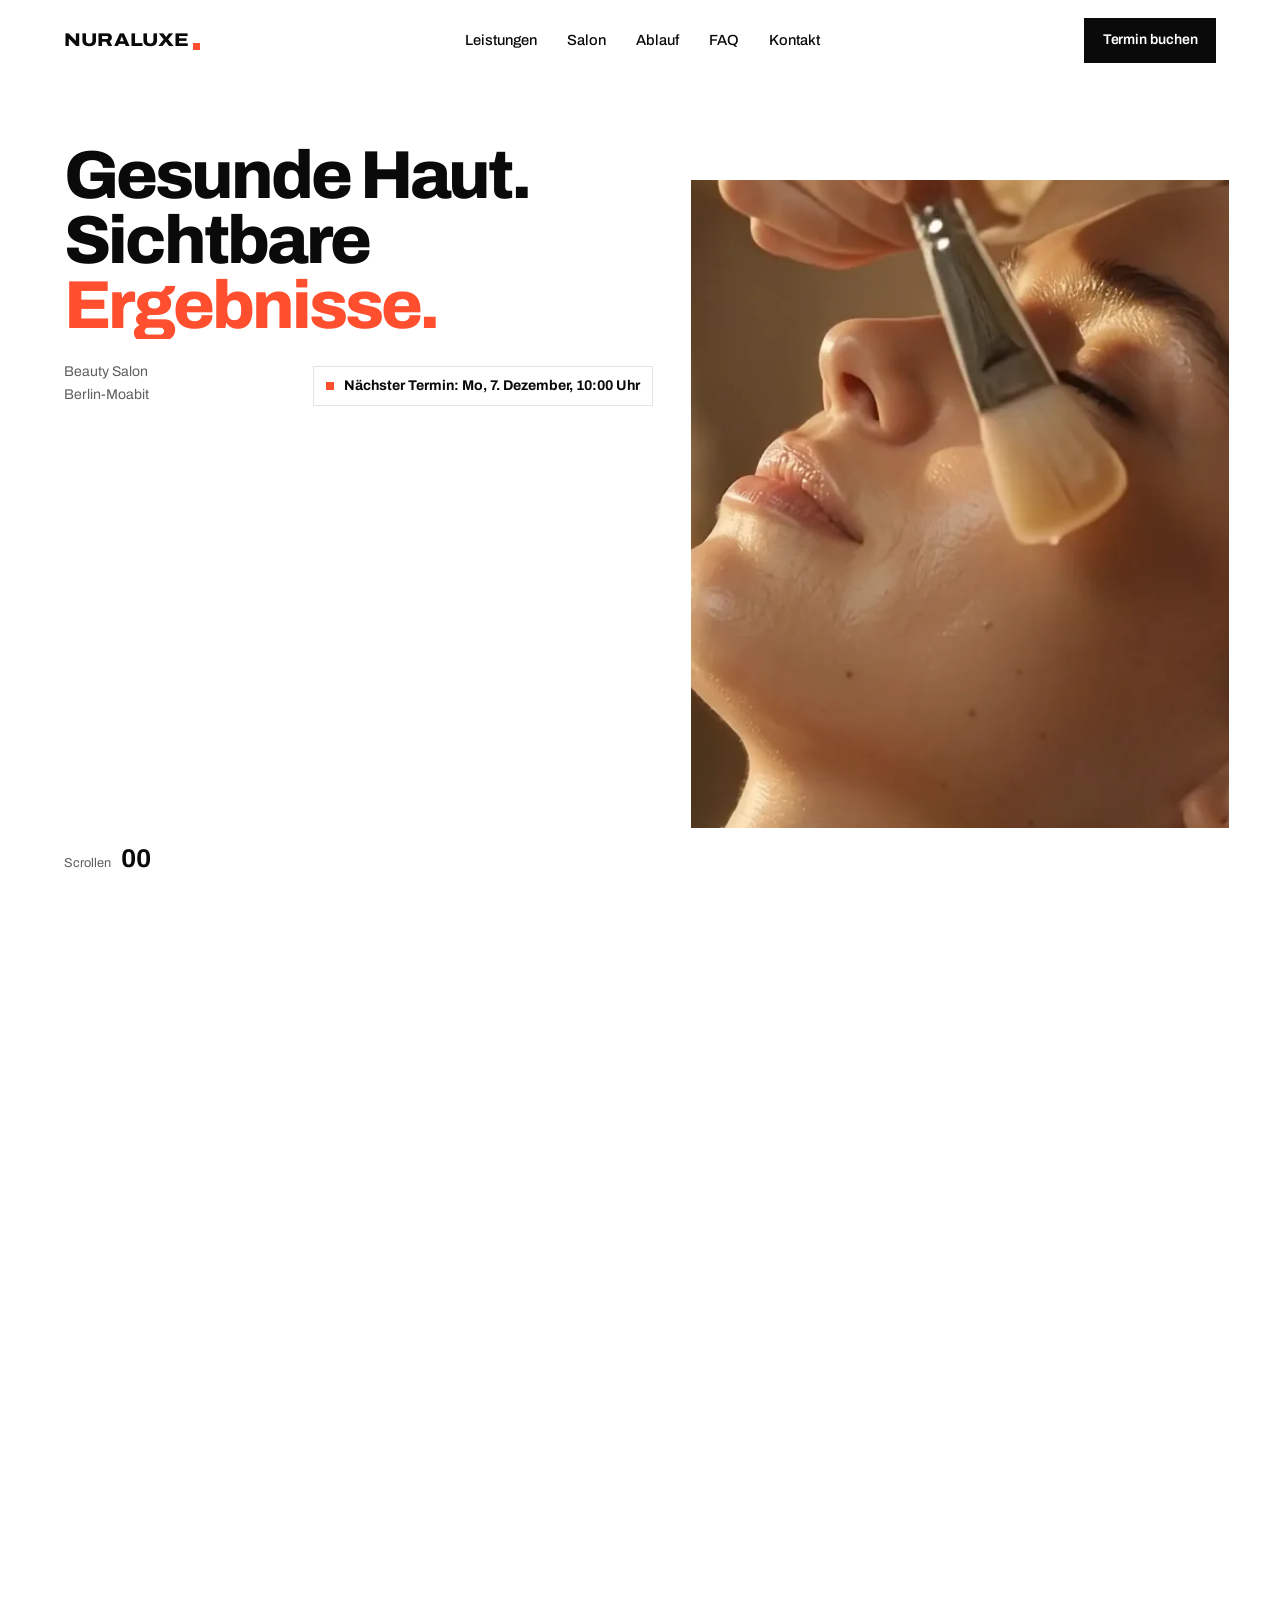
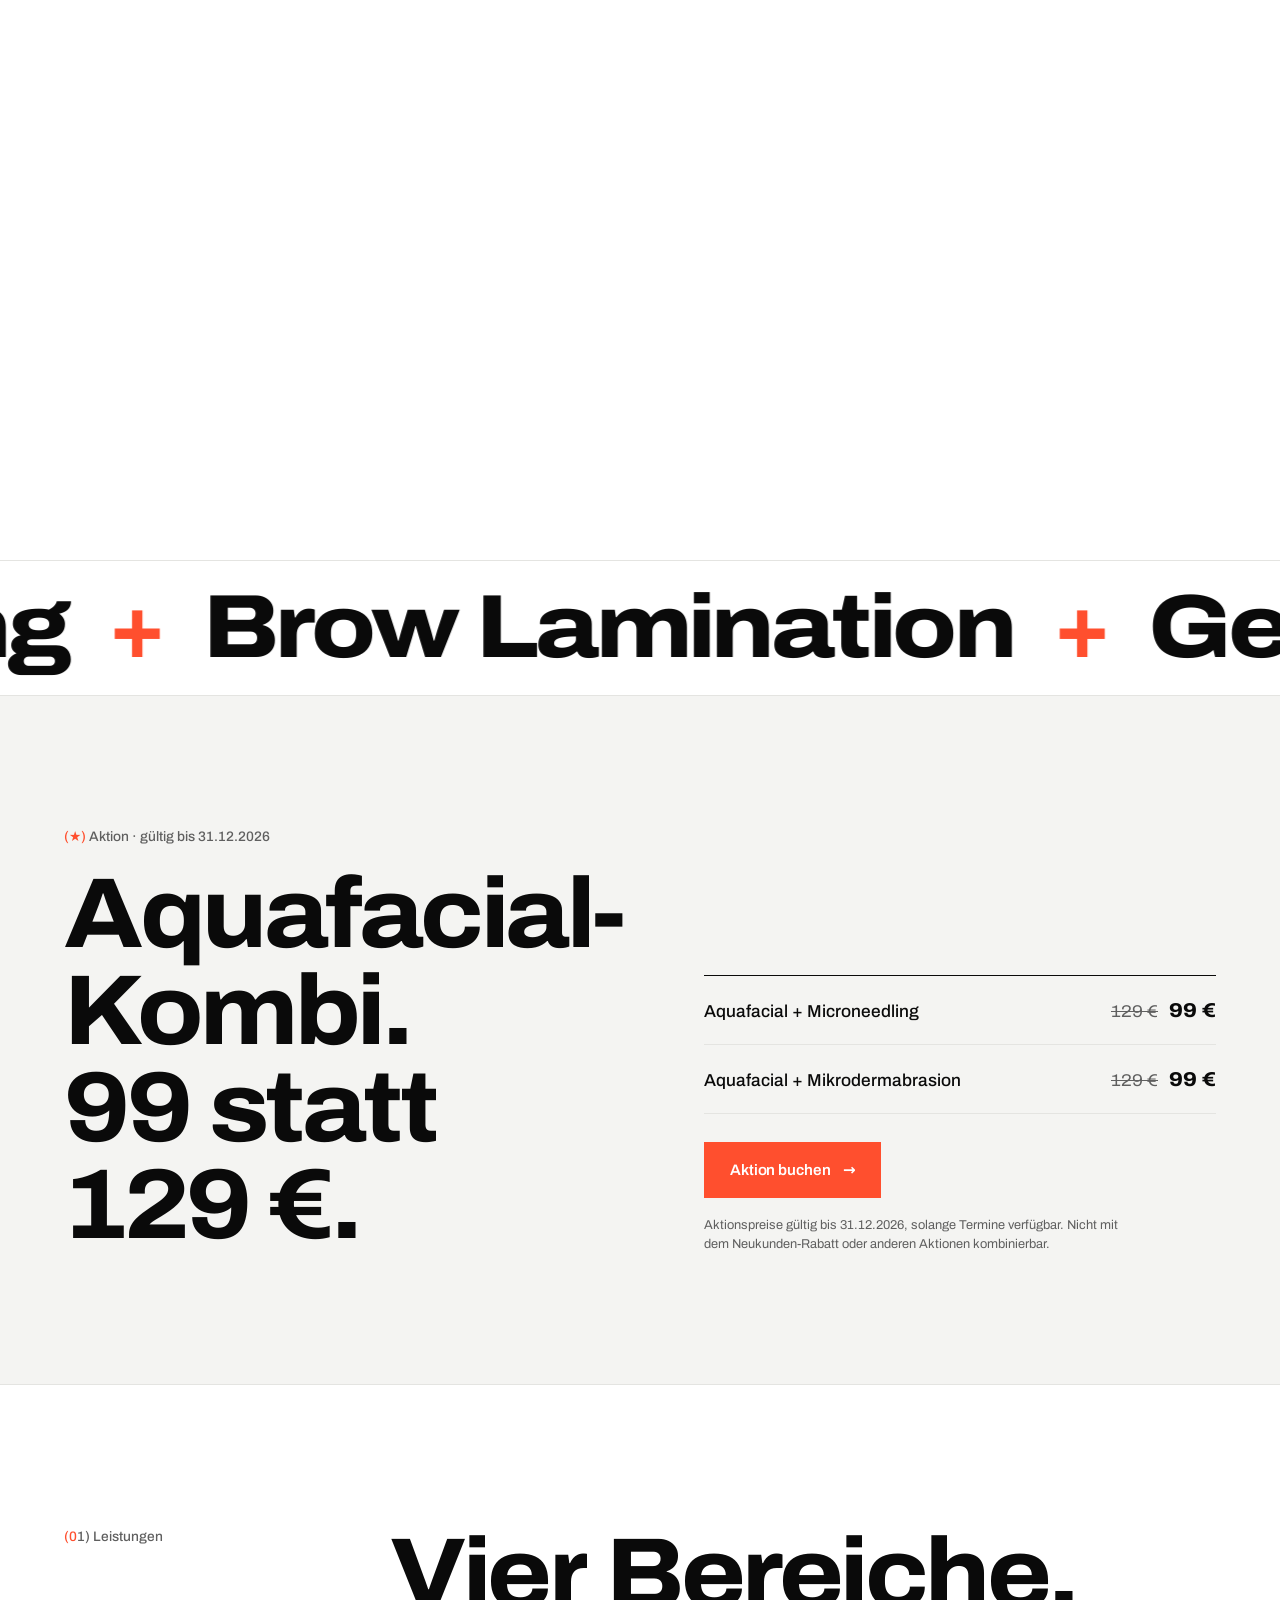
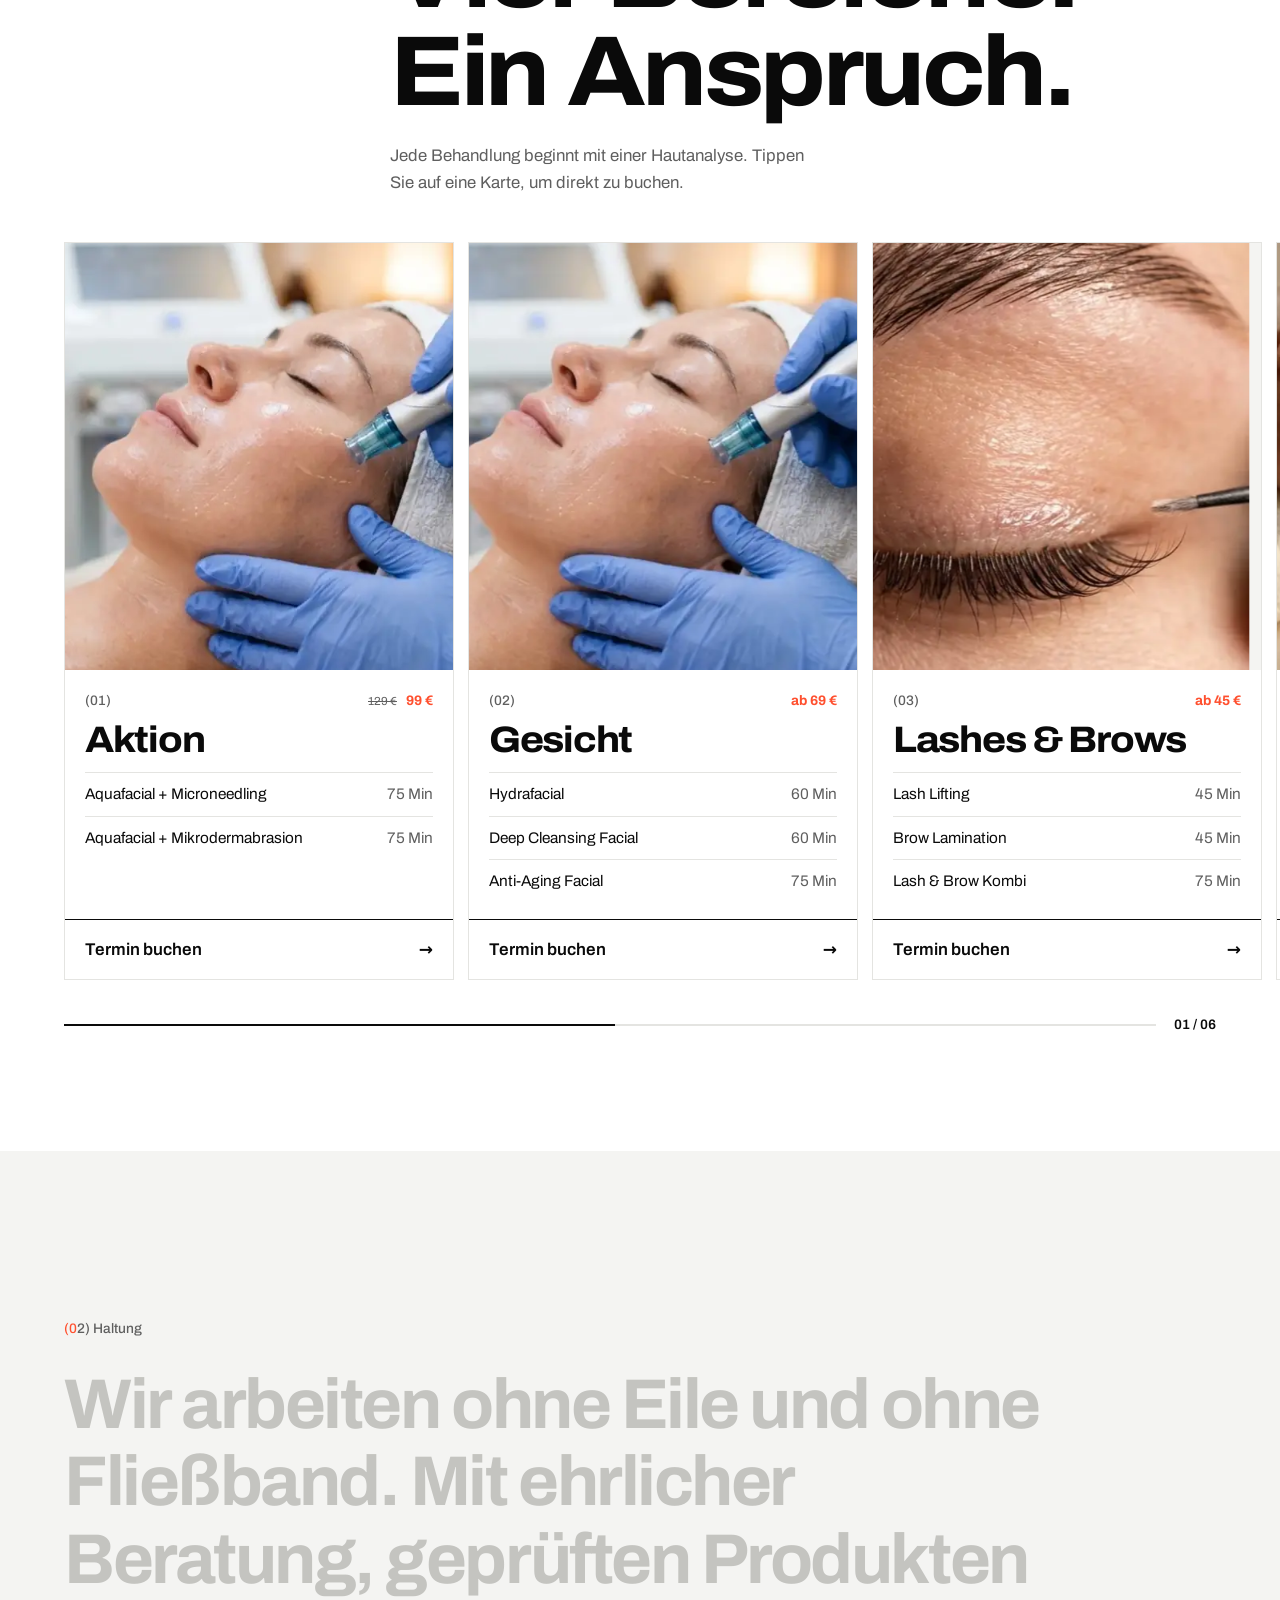
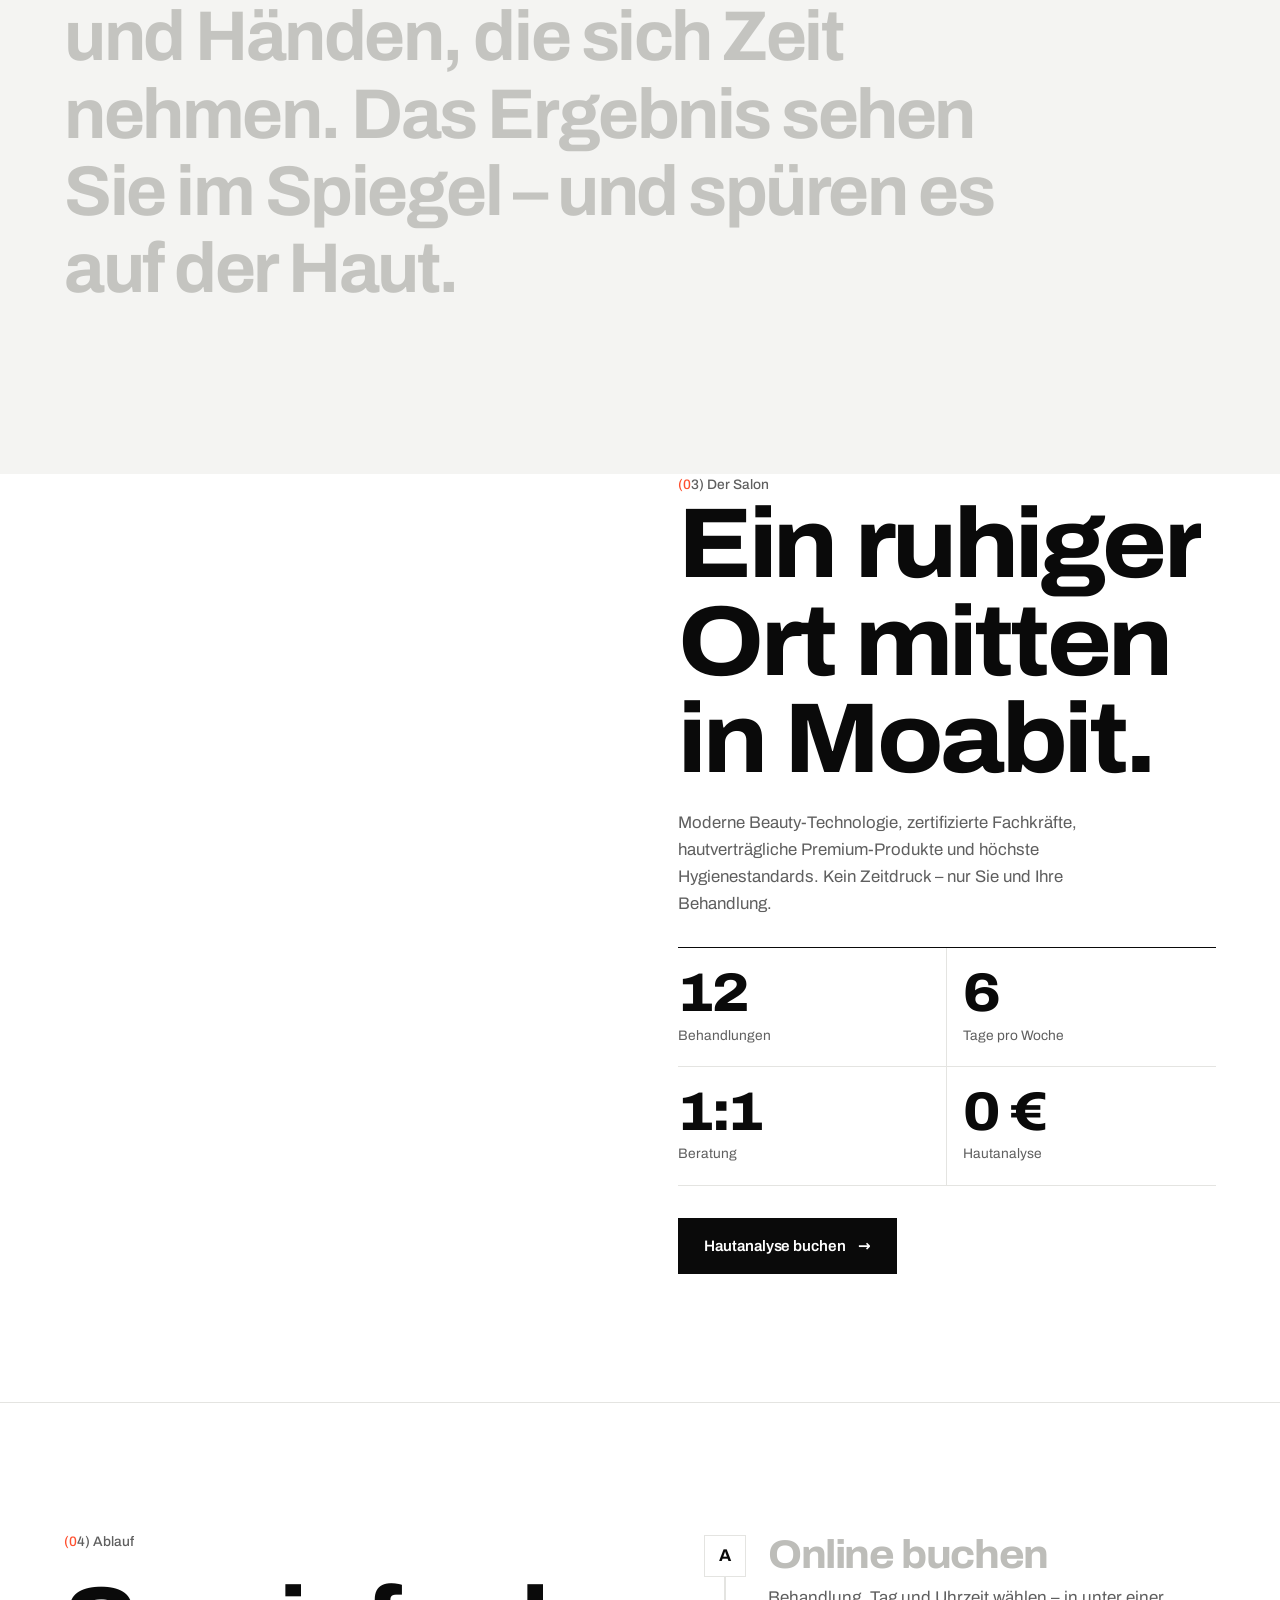
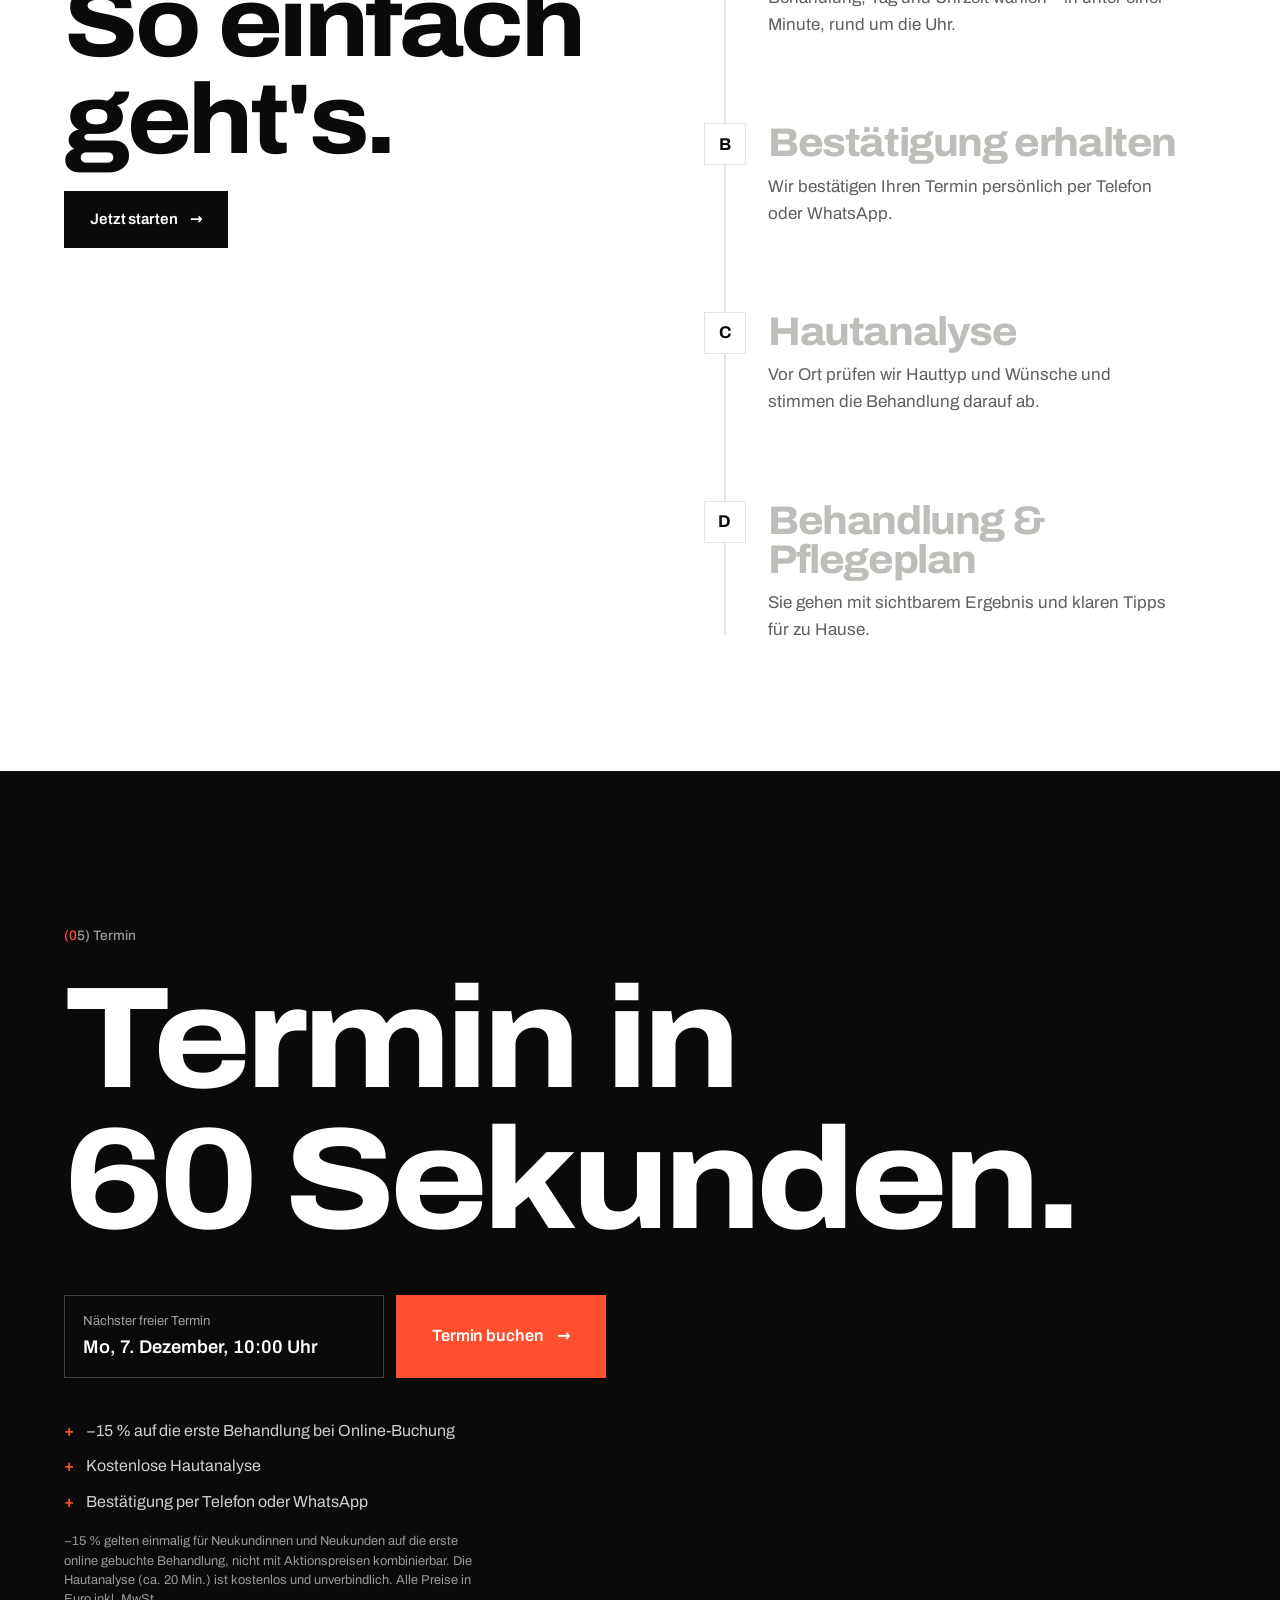
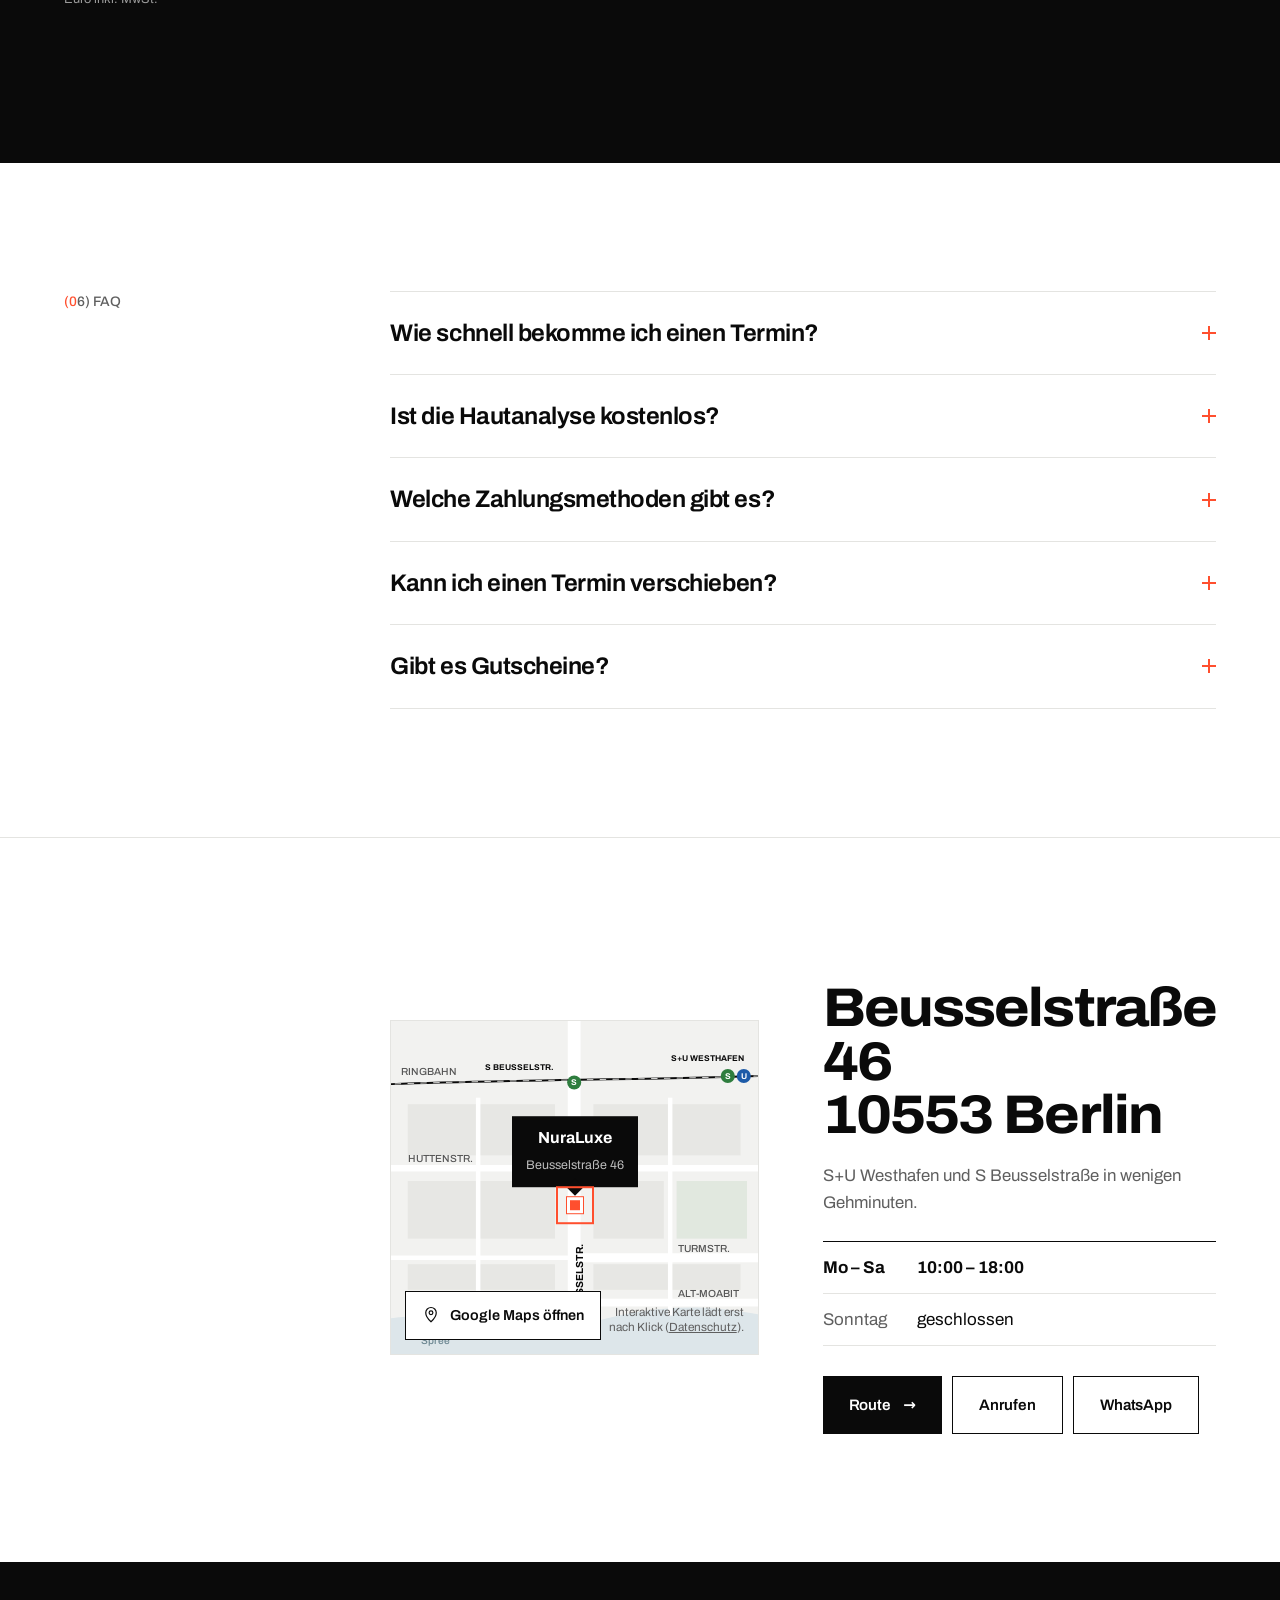
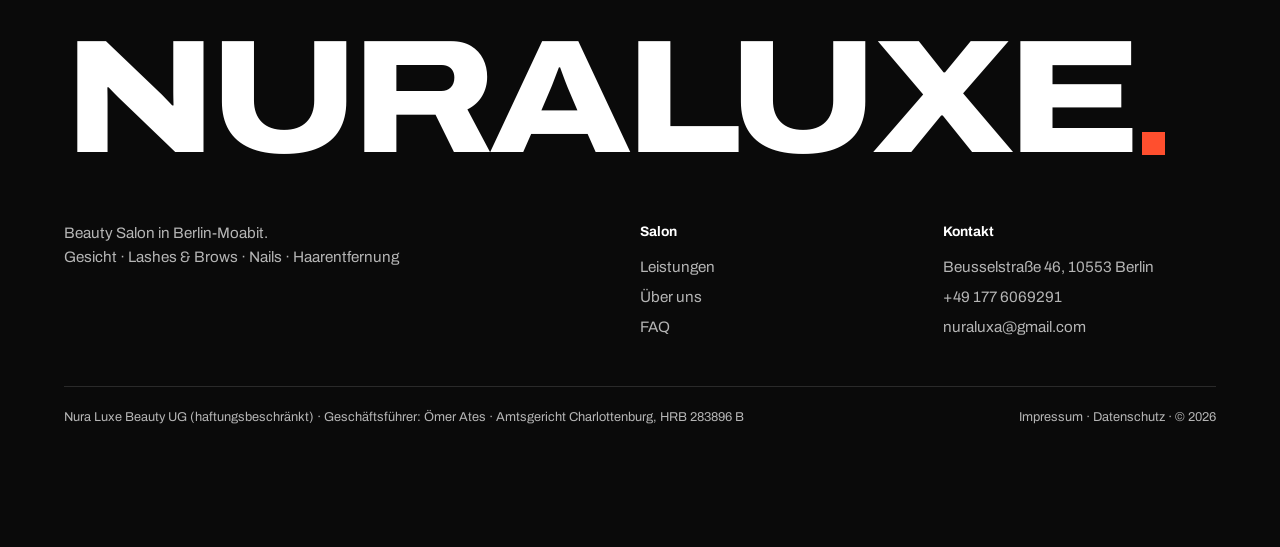
==== commit 8d9be7fa: "Modern Klinik als finale Version: Kontaktdaten, Öffnungszeiten, Aquafacial-Aktion, Impressum/Datensc" ====
--- a/modern/index.html
+++ b/modern/index.html
@@ -6,8 +6,9 @@
 <meta name="theme-color" content="#FFFFFF">
 <meta name="robots" content="noindex, nofollow">
 <meta property="og:type" content="website">
-<meta property="og:title" content="NuraLuxe – Website-Entwurf (Modern)">
-<meta property="og:description" content="Vorschau der neuen Website für NuraLuxe Beauty Salon, Berlin-Moabit.">
+<meta property="og:title" content="NuraLuxe – Beauty Salon Berlin-Moabit">
+<meta property="og:description" content="Aquafacial-Kombi für 99 statt 129 € – nur bis 31.12. Gesicht, Lashes &amp; Brows, Nails und Haarentfernung in der Beusselstraße 46. Termin online buchen.">
+<meta property="og:locale" content="de_DE"><meta property="og:site_name" content="NuraLuxe">
 <meta property="og:image" content="https://nuraluxe-modern.vercel.app/og.jpg">
 <meta property="og:image:width" content="1200"><meta property="og:image:height" content="630">
 <meta name="twitter:card" content="summary_large_image">
@@ -19,10 +20,11 @@
 <link rel="stylesheet" href="assets/css/style.css">
 <link rel="icon" href="favicon.svg" type="image/svg+xml">
 <script type="application/ld+json">
-{"@context":"https://schema.org","@type":"BeautySalon","name":"NuraLuxe","legalName":"Nura Luxe Beauty UG (haftungsbeschränkt)","address":{"@type":"PostalAddress","streetAddress":"Beusselstraße 46","postalCode":"10553","addressLocality":"Berlin","addressCountry":"DE"},"identifier":"HRB 283896 B","openingHours":["Mo-Fr 10:00-19:00","Sa 10:00-17:00"]}
+{"@context": "https://schema.org", "@type": "BeautySalon", "name": "NuraLuxe", "legalName": "Nura Luxe Beauty UG (haftungsbeschränkt)", "address": {"@type": "PostalAddress", "streetAddress": "Beusselstraße 46", "postalCode": "10553", "addressLocality": "Berlin", "addressCountry": "DE"}, "identifier": "HRB 283896 B", "openingHours": ["Mo-Sa 10:00-18:00"], "telephone": "+49 177 6069291", "email": "nuraluxa@gmail.com"}
 </script>
 </head>
 <body class="lock">
+<a class="skip" href="#leistungen">Zum Inhalt springen</a>
 
 <div class="pre" id="pre"><div class="pre-num" id="preNum">0</div><div class="pre-line"><i id="preBar"></i></div><div class="pre-word">NURALUXE</div></div>
 
@@ -59,6 +61,16 @@
 <!-- MARQUEE -->
 <div class="mq" aria-hidden="true"><div class="mq-row" id="mq1"></div></div>
 
+<!-- AKTION -->
+<section class="promo" id="promo">
+  <div class="wrap pgrid">
+    <div><span class="idx rv">(★) Aktion · gültig bis 31.12.2026</span><h2 class="split">Aquafacial-Kombi.<br>99 statt 129 €.</h2></div>
+    <div class="rv d1"><ul class="plist"><li><span>Aquafacial + Microneedling</span><b><s>129 €</s> 99 €</b></li><li><span>Aquafacial + Mikrodermabrasion</span><b><s>129 €</s> 99 €</b></li></ul>
+    <button class="btn btn-coral" data-open="Aktion">Aktion buchen <span class="ar">→</span></button>
+    <p class="fine">Aktionspreise gültig bis 31.12.2026, solange Termine verfügbar. Nicht mit dem Neukunden-Rabatt oder anderen Aktionen kombinierbar.</p></div>
+  </div>
+</section>
+
 <!-- SERVICES -->
 <section class="svc" id="leistungen">
   <div class="wrap sec-head">
@@ -67,7 +79,7 @@
     <p class="rv d1">Jede Behandlung beginnt mit einer Hautanalyse. Tippen Sie auf eine Karte, um direkt zu buchen.</p></div>
   </div>
   <div class="cards" id="cards"></div>
-  <div class="wrap cbar"><div class="cprog"><i id="cprog"></i></div><span id="ccount">01 / 05</span></div>
+  <div class="wrap cbar"><div class="cprog"><i id="cprog"></i></div><span id="ccount">01 / 06</span></div>
 </section>
 
 <!-- STATEMENT -->
@@ -121,6 +133,7 @@
       <button class="btn btn-coral rv d1" data-open>Termin buchen <span class="ar">→</span></button>
     </div>
     <ul class="perks rv d2"><li>−15 % auf die erste Behandlung bei Online-Buchung</li><li>Kostenlose Hautanalyse</li><li>Bestätigung per Telefon oder WhatsApp</li></ul>
+    <p class="fine rv d2">−15 % gelten einmalig für Neukundinnen und Neukunden auf die erste online gebuchte Behandlung, nicht mit Aktionspreisen kombinierbar. Die Hautanalyse (ca. 20 Min.) ist kostenlos und unverbindlich. Alle Preise in Euro inkl. MwSt.</p>
   </div>
 </section>
 
@@ -161,14 +174,14 @@
         </svg>
         <div class="pinw"><div class="plab"><b>NuraLuxe</b><span>Beusselstraße 46</span></div><div class="pin"></div></div>
         <a class="mapload" id="mapLoad" href="https://www.google.com/maps/search/?api=1&query=Beusselstra%C3%9Fe+46+10553+Berlin"><svg viewBox="0 0 24 24" width="18" height="18" fill="none" stroke="currentColor" stroke-width="1.6"><path d="M12 21s7-6.2 7-12a7 7 0 00-14 0c0 5.8 7 12 7 12z"/><circle cx="12" cy="9" r="2.5"/></svg>Google Maps öffnen</a>
-        <span class="mapnote">Interaktive Karte lädt erst nach Klick (Datenschutz).</span>
+        <span class="mapnote">Interaktive Karte lädt erst nach Klick (<a href="/datenschutz" style="text-decoration:underline">Datenschutz</a>).</span>
       </div>
       <div class="cinfo">
         <span class="openn rv" id="openN">Öffnungszeiten</span>
         <h3 class="rv">Beusselstraße 46<br>10553 Berlin</h3>
         <p class="rv">S+U Westhafen und S Beusselstraße in wenigen Gehminuten.</p>
-        <dl class="hours rv" id="hours"><dt data-d="1">Mo – Fr</dt><dd data-d="1">10:00 – 19:00</dd><dt data-d="6">Samstag</dt><dd data-d="6">10:00 – 17:00</dd><dt data-d="0">Sonntag</dt><dd data-d="0">geschlossen</dd></dl>
-        <div class="cbtns rv"><a class="btn btn-ink" href="https://www.google.com/maps/search/?api=1&query=Beusselstra%C3%9Fe+46+10553+Berlin">Route <span class="ar">→</span></a><a class="btn btn-line" id="callBtn" href="#">Anrufen</a></div>
+        <dl class="hours rv" id="hours"><dt data-d="1">Mo – Sa</dt><dd data-d="1">10:00 – 18:00</dd><dt data-d="0">Sonntag</dt><dd data-d="0">geschlossen</dd></dl>
+        <div class="cbtns rv"><a class="btn btn-ink" href="https://www.google.com/maps/search/?api=1&query=Beusselstra%C3%9Fe+46+10553+Berlin">Route <span class="ar">→</span></a><a class="btn btn-line" id="callBtn" href="#">Anrufen</a><a class="btn btn-line" id="waC" href="#" target="_blank" rel="noopener">WhatsApp</a></div>
       </div>
     </div>
   </div>
@@ -180,9 +193,9 @@
     <div class="fcols">
       <div><p>Beauty Salon in Berlin-Moabit.<br>Gesicht · Lashes &amp; Brows · Nails · Haarentfernung</p></div>
       <div><h4>Salon</h4><a href="#leistungen">Leistungen</a><a href="#about">Über uns</a><a href="#faq">FAQ</a></div>
-      <div><h4>Kontakt</h4><span>Beusselstraße 46, 10553 Berlin</span><span id="tTel"></span><span id="tMail"></span></div>
-    </div>
-    <div class="legal"><span>Nura Luxe Beauty UG (haftungsbeschränkt) · Geschäftsführer: Ömer Ates · Amtsgericht Charlottenburg, HRB 283896 B</span><span><a href="#">Impressum</a> · <a href="#">Datenschutz</a> · © <span id="yr"></span></span></div>
+      <div><h4>Kontakt</h4><span>Beusselstraße 46, 10553 Berlin</span><a id="tTel" href="#"></a><a id="tMail" href="#"></a></div>
+    </div>
+    <div class="legal"><span>Nura Luxe Beauty UG (haftungsbeschränkt) · Geschäftsführer: Ömer Ates · Amtsgericht Charlottenburg, HRB 283896 B</span><span><a href="/impressum">Impressum</a> · <a href="/datenschutz">Datenschutz</a> · © <span id="yr"></span></span></div>
   </div>
 </footer>
 
@@ -211,7 +224,7 @@
       </div>
       <div class="hp" aria-hidden="true"><label>Website<input id="fWeb" tabindex="-1" autocomplete="off"></label></div>
       <label class="tog"><input type="checkbox" id="fNew"><span>Ich bin Neukundin / Neukunde – −15 % Online-Rabatt</span></label>
-      <label class="tog"><input type="checkbox" id="fOk"><span>Ich willige ein, dass meine Angaben zur Bearbeitung der Terminanfrage verarbeitet werden (Datenschutzerklärung). *</span></label>
+      <label class="tog"><input type="checkbox" id="fOk"><span>Ich willige ein, dass meine Angaben zur Bearbeitung der Terminanfrage verarbeitet werden (<a href="/datenschutz" target="_blank" rel="noopener" style="text-decoration:underline">Datenschutzerklärung</a>). *</span></label>
       <div class="err" id="err"></div>
     </div>
     <div class="pane" data-p="3"><h3>Übersicht</h3><div class="recap" id="recap"></div><div id="captcha" class="cap"></div><div class="err" id="err3"></div></div>
--- a/modern/assets/css/style.css
+++ b/modern/assets/css/style.css
@@ -346,3 +346,24 @@
 .sh-next:disabled{opacity:.3;pointer-events:none}
 
 @media(prefers-reduced-motion:reduce){*,*::before,*::after{animation-duration:.01ms!important;animation-iteration-count:1!important;transition-duration:.01ms!important}.rv{opacity:1;transform:none}.split .w>span,.hbig .ln>span{transform:none}.amedia{clip-path:none}}
+
+html,body{overflow-x:clip}
+/* LAUNCH: Aktion, Legal, Fine print */
+.skip{position:absolute;left:-999px;top:8px;z-index:999;background:var(--ink);color:var(--w);padding:10px 16px}.skip:focus{left:8px}
+.fine{margin-top:18px;font-size:.8rem;line-height:1.5;color:var(--g);max-width:60ch}
+.book .fine,footer .fine{color:#9A9A9A}
+.promo{padding:clamp(70px,11vw,130px) 0;background:var(--s);border-bottom:1px solid var(--l)}
+.pgrid{display:grid;grid-template-columns:1.1fr 1fr;gap:40px 6vw;align-items:end}
+.promo h2{margin-top:18px}
+.plist{border-top:1px solid var(--ink);margin-bottom:28px}
+.plist li{display:flex;justify-content:space-between;align-items:baseline;gap:16px;padding:18px 0;border-bottom:1px solid var(--l);font-size:1.08rem;font-weight:500}
+.plist b{font-weight:800;font-stretch:110%;white-space:nowrap;font-size:1.25rem}
+.plist s,.card s,.pr s{color:var(--g);font-weight:400;margin-right:6px;font-size:.85em}
+@media (max-width:860px){.pgrid{grid-template-columns:1fr}.plist li{font-size:1rem}}
+.lgp{overflow-x:clip}.lghdr{padding:18px 0;border-bottom:1px solid var(--l)}.lghdr .wrap{display:flex;align-items:center;justify-content:space-between;gap:16px}
+.lgmain{max-width:780px;padding:clamp(48px,9vw,96px) 0 80px}.lgmain .kick{font-size:.86rem;font-weight:500;color:var(--c)}
+.lgmain h1{font-weight:800;font-stretch:108%;font-size:clamp(2.4rem,9vw,4.4rem);line-height:1;letter-spacing:-.02em;margin:14px 0 40px}.lgmain h1 em{font-style:normal;color:var(--c)}
+.lgmain h2{font-size:clamp(1.15rem,4vw,1.4rem);font-stretch:100%;font-weight:700;margin:40px 0 10px;line-height:1.2;letter-spacing:0}
+.lgmain p{margin:0 0 14px;color:#333;overflow-wrap:anywhere}.lgmain p a{text-decoration:underline}.lgmain b{font-weight:700;color:var(--ink)}.lgstand{color:var(--g);font-size:.88rem}
+.lgback{margin-top:48px}.lgp footer{padding:28px 0 calc(28px + var(--sb))}.lgp .legal{margin-top:0;border:0;padding:0}
+@media (max-width:520px){.lghdr .btn{padding:.9em 1.2em;font-size:.8rem}}
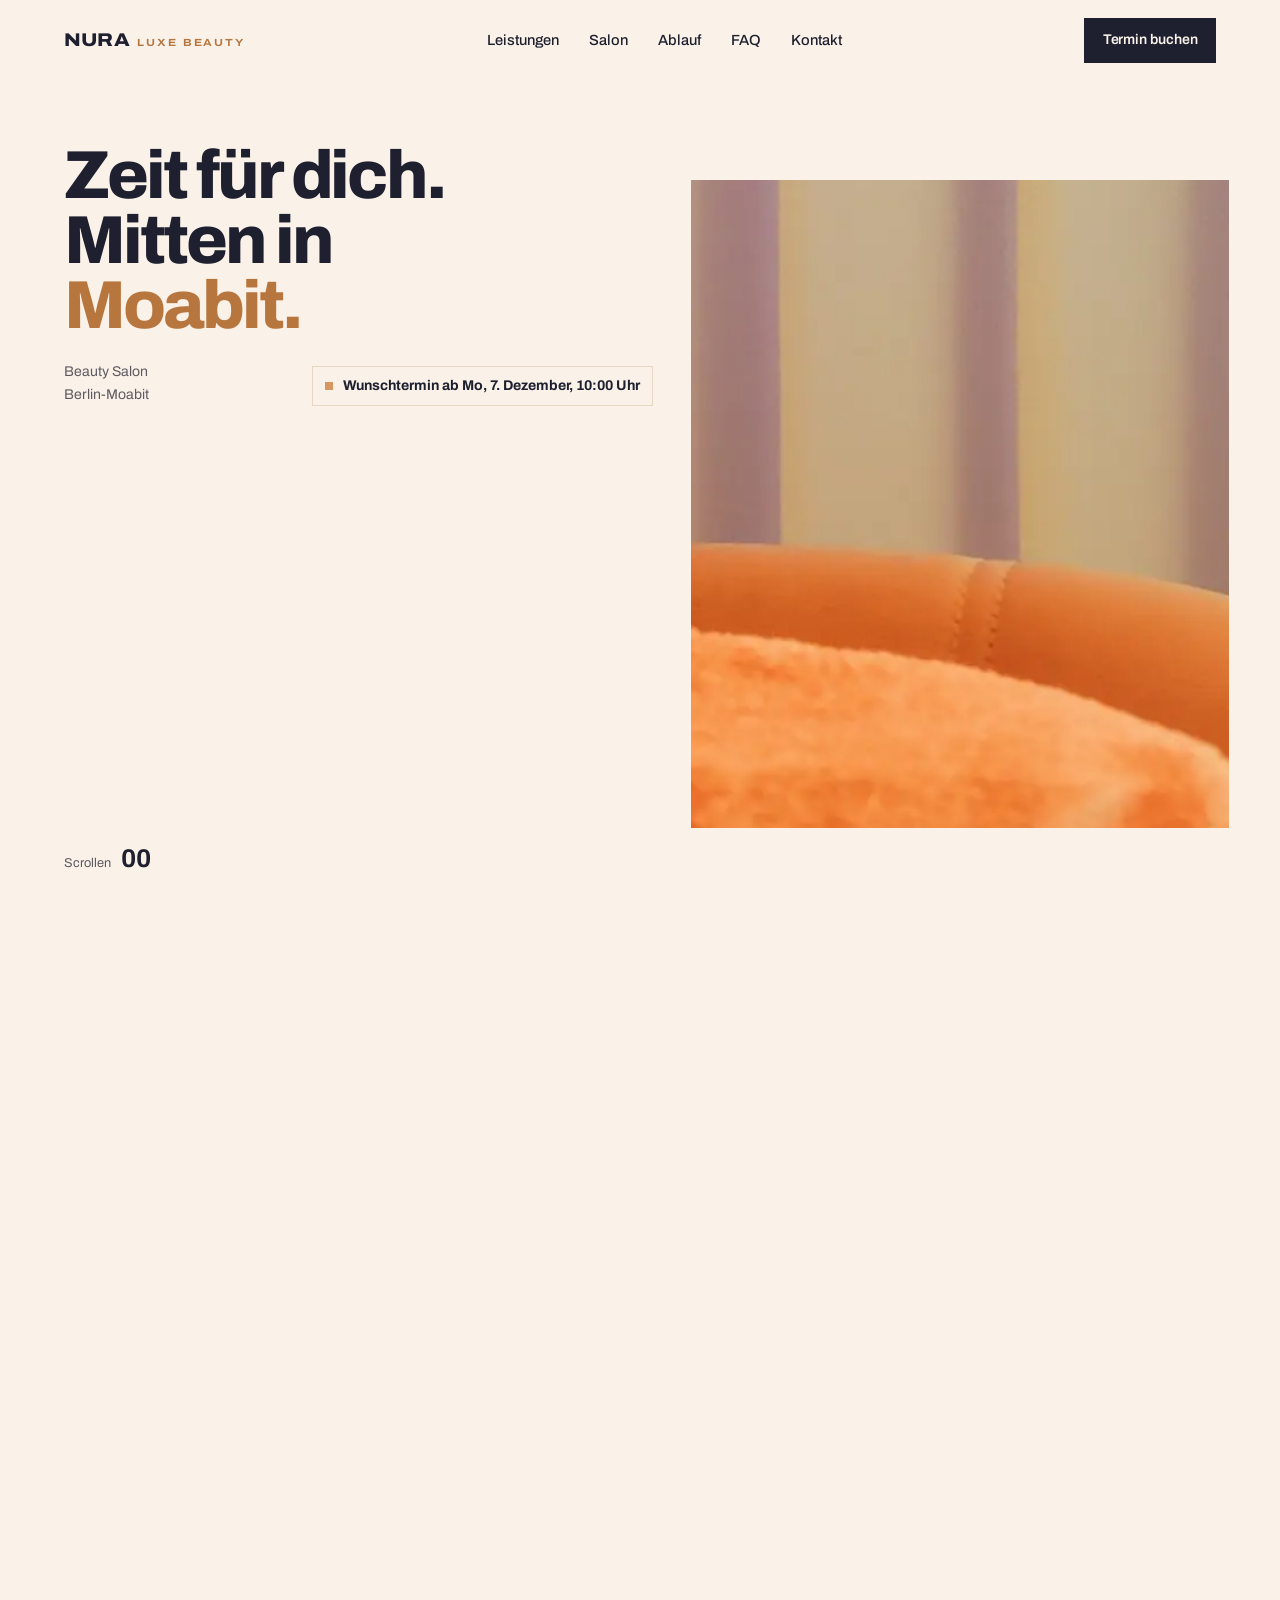
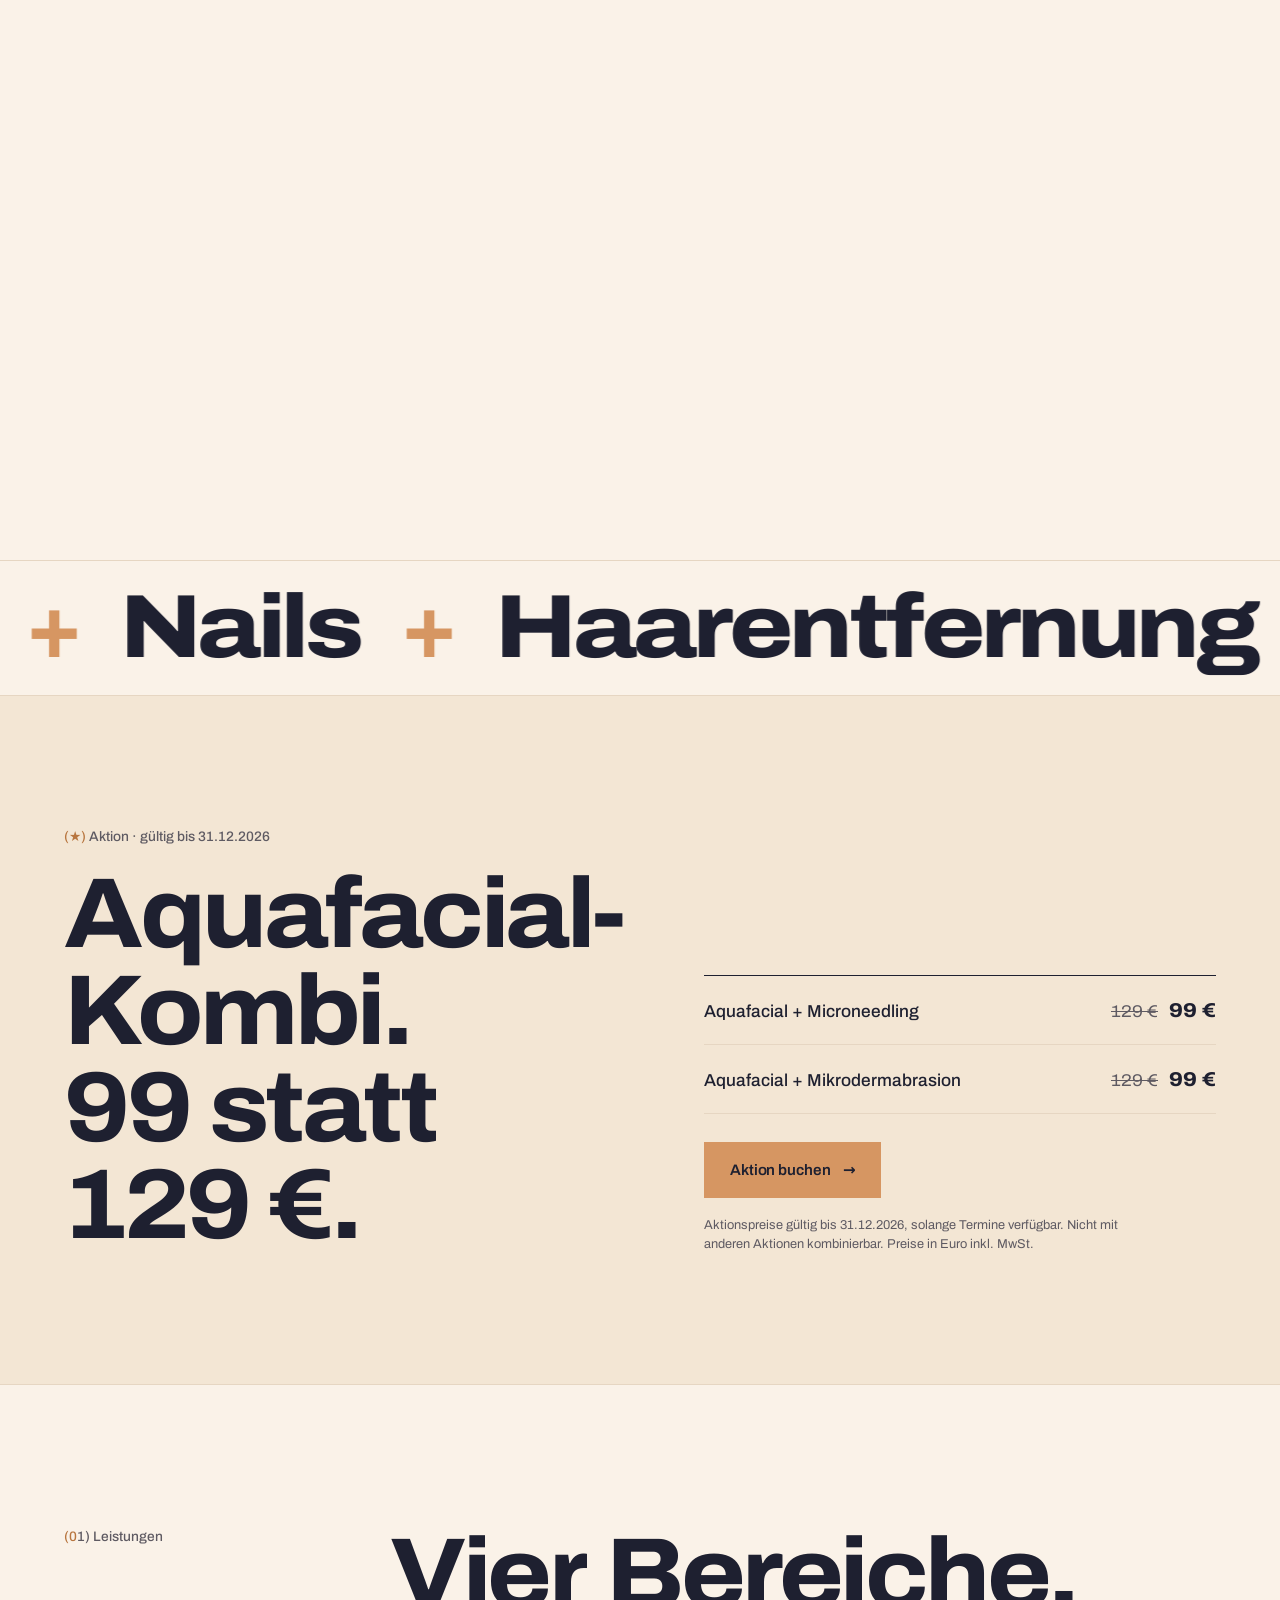
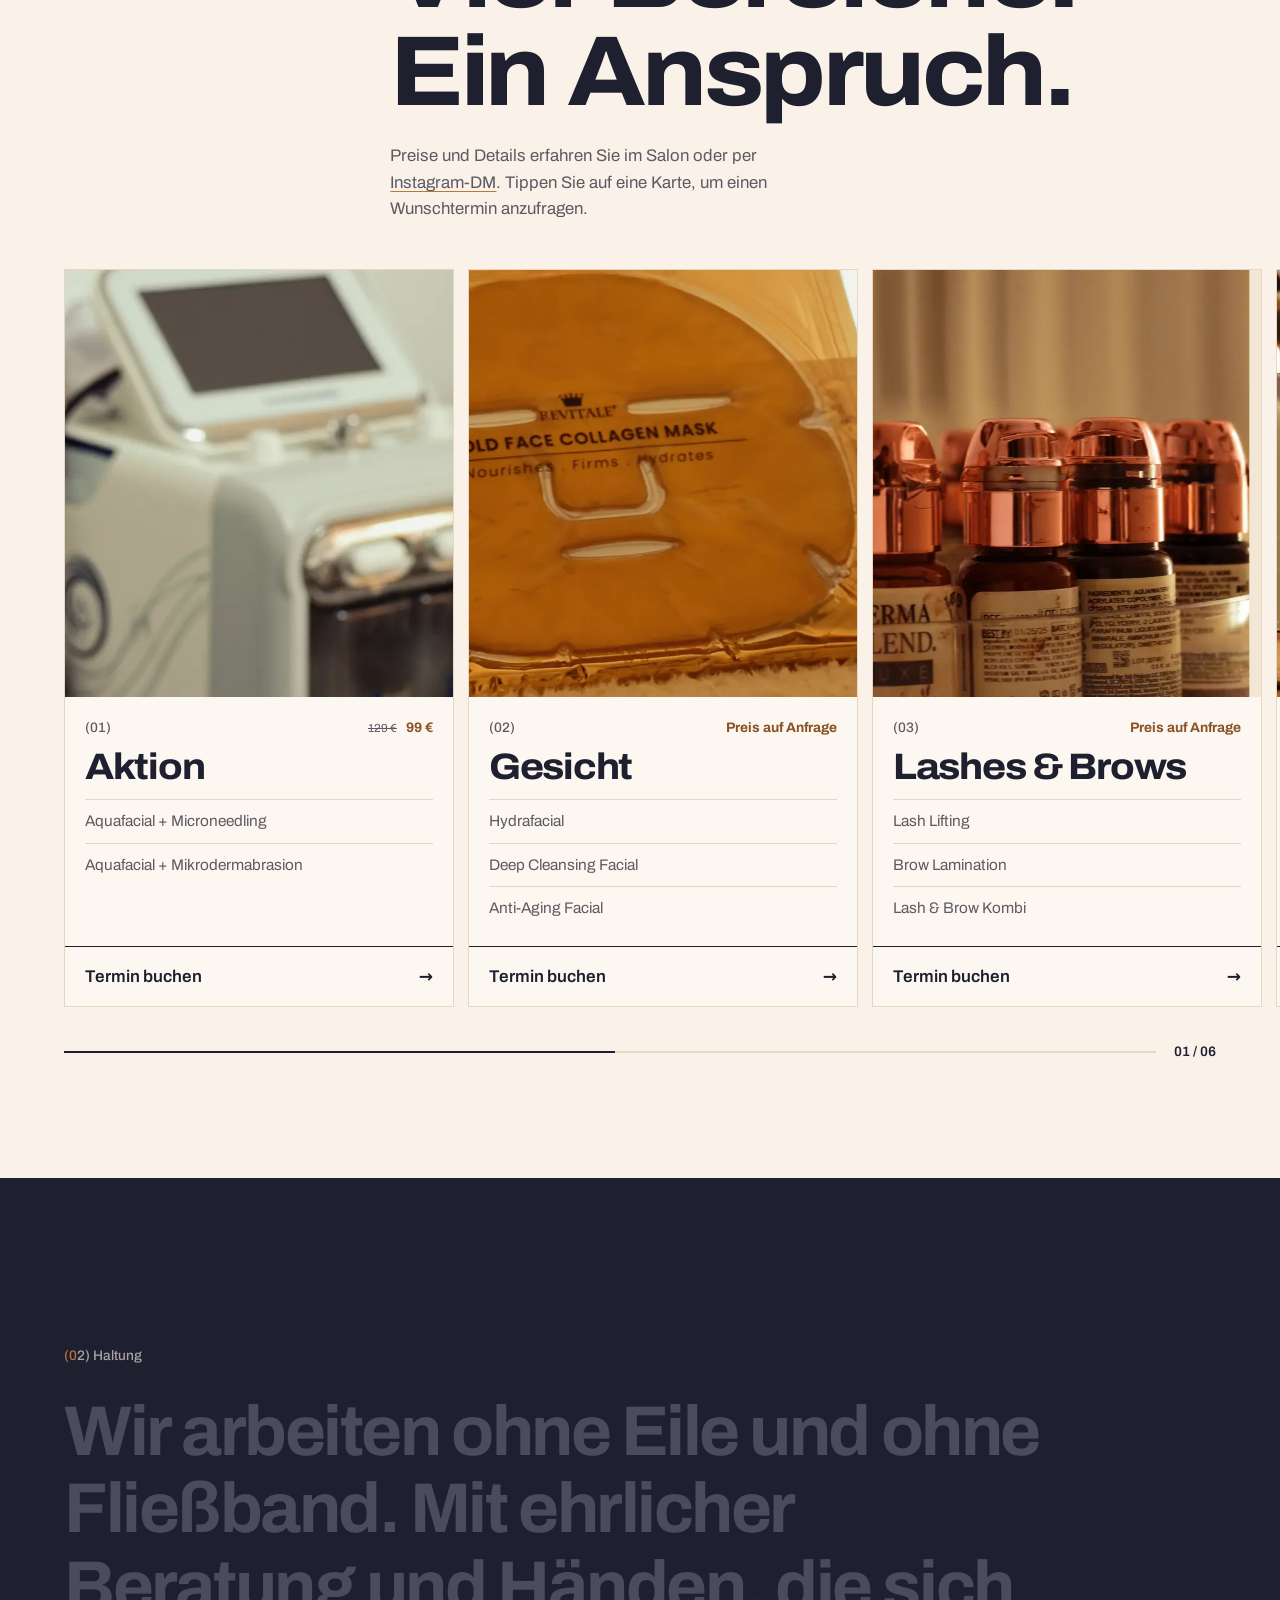
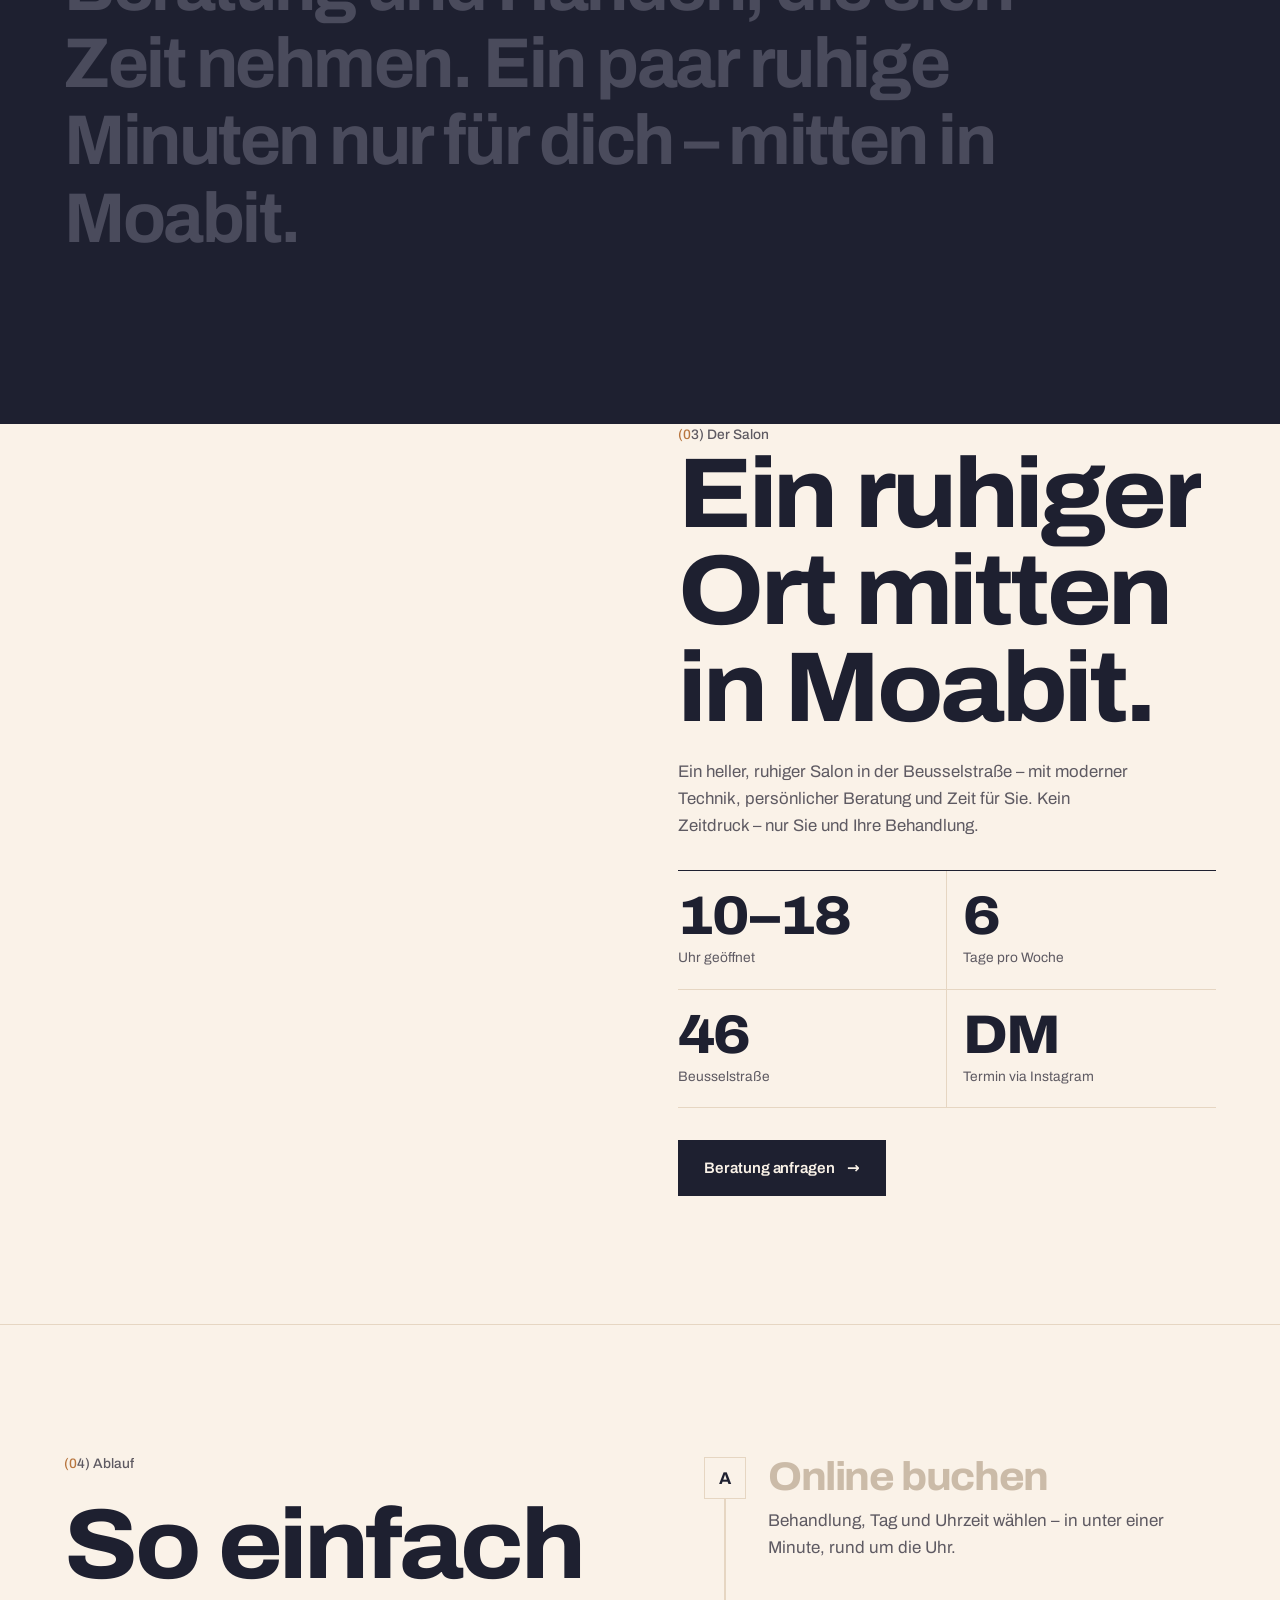
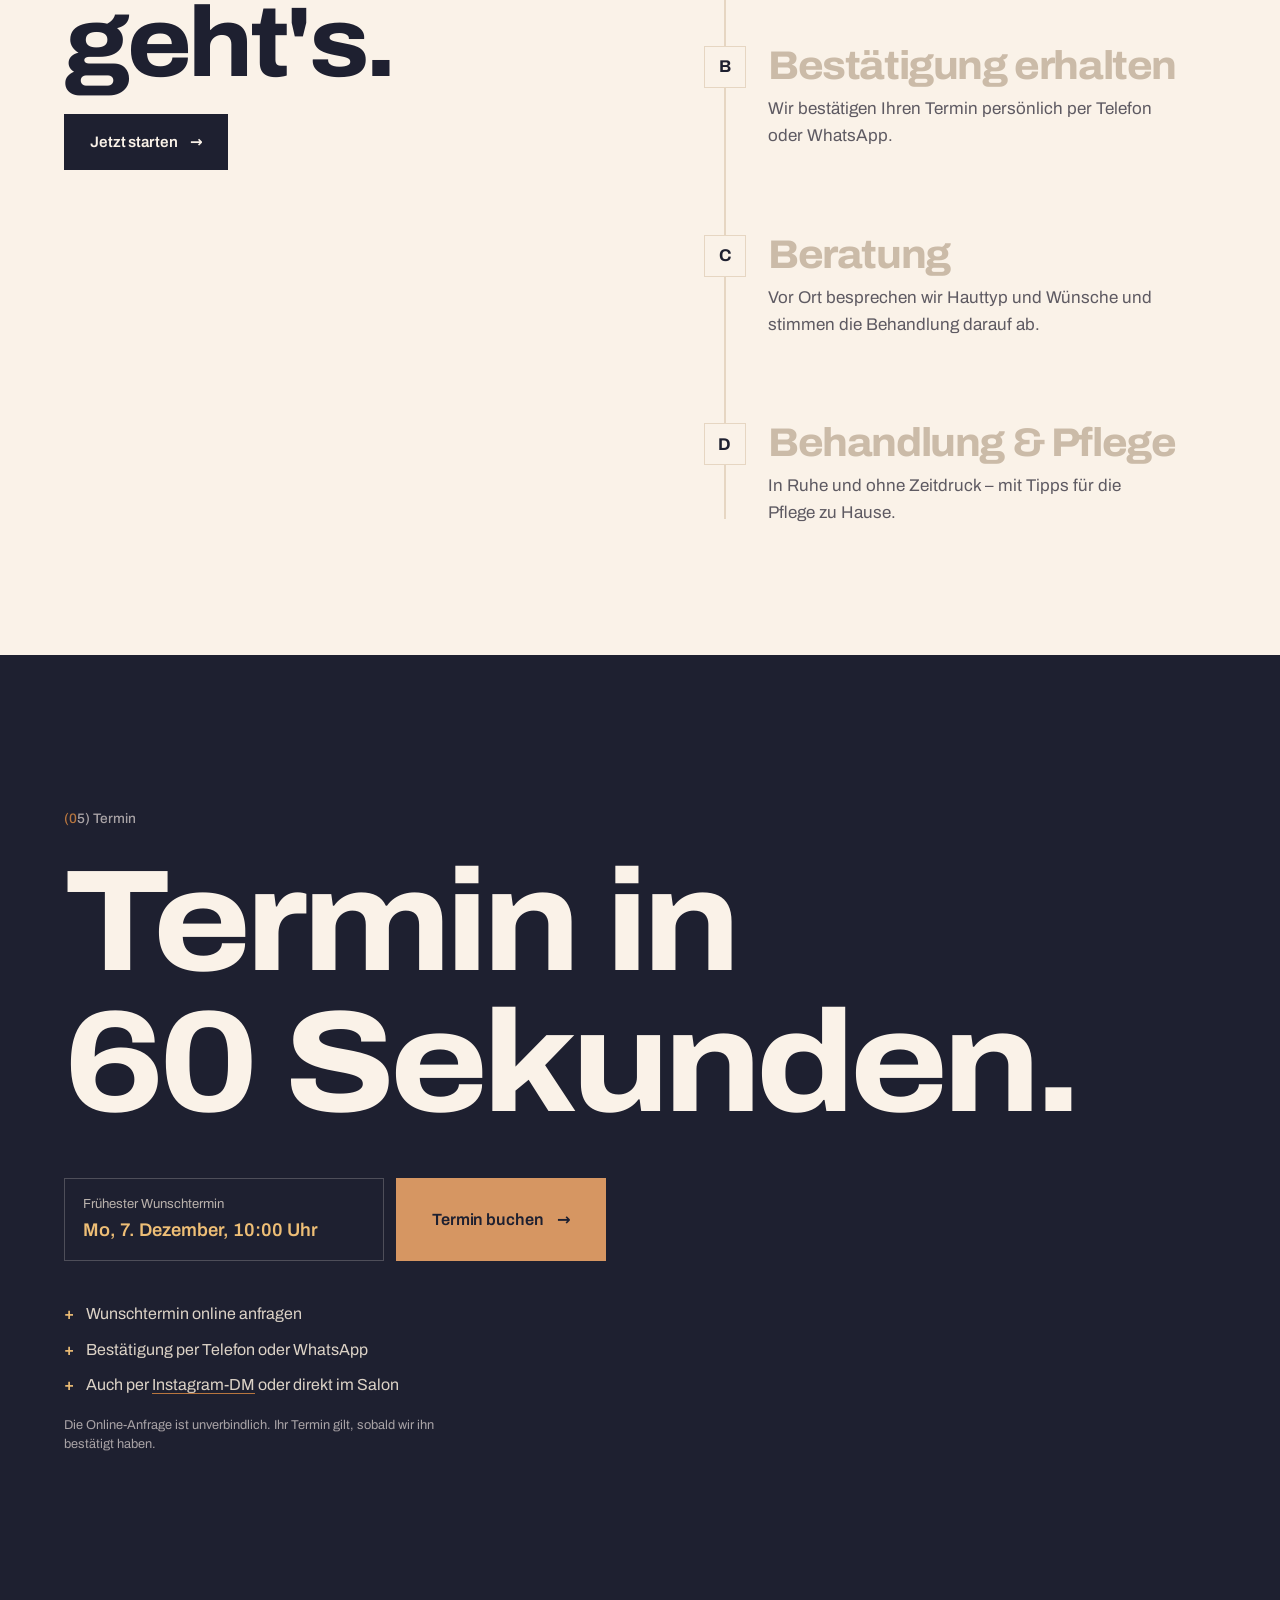
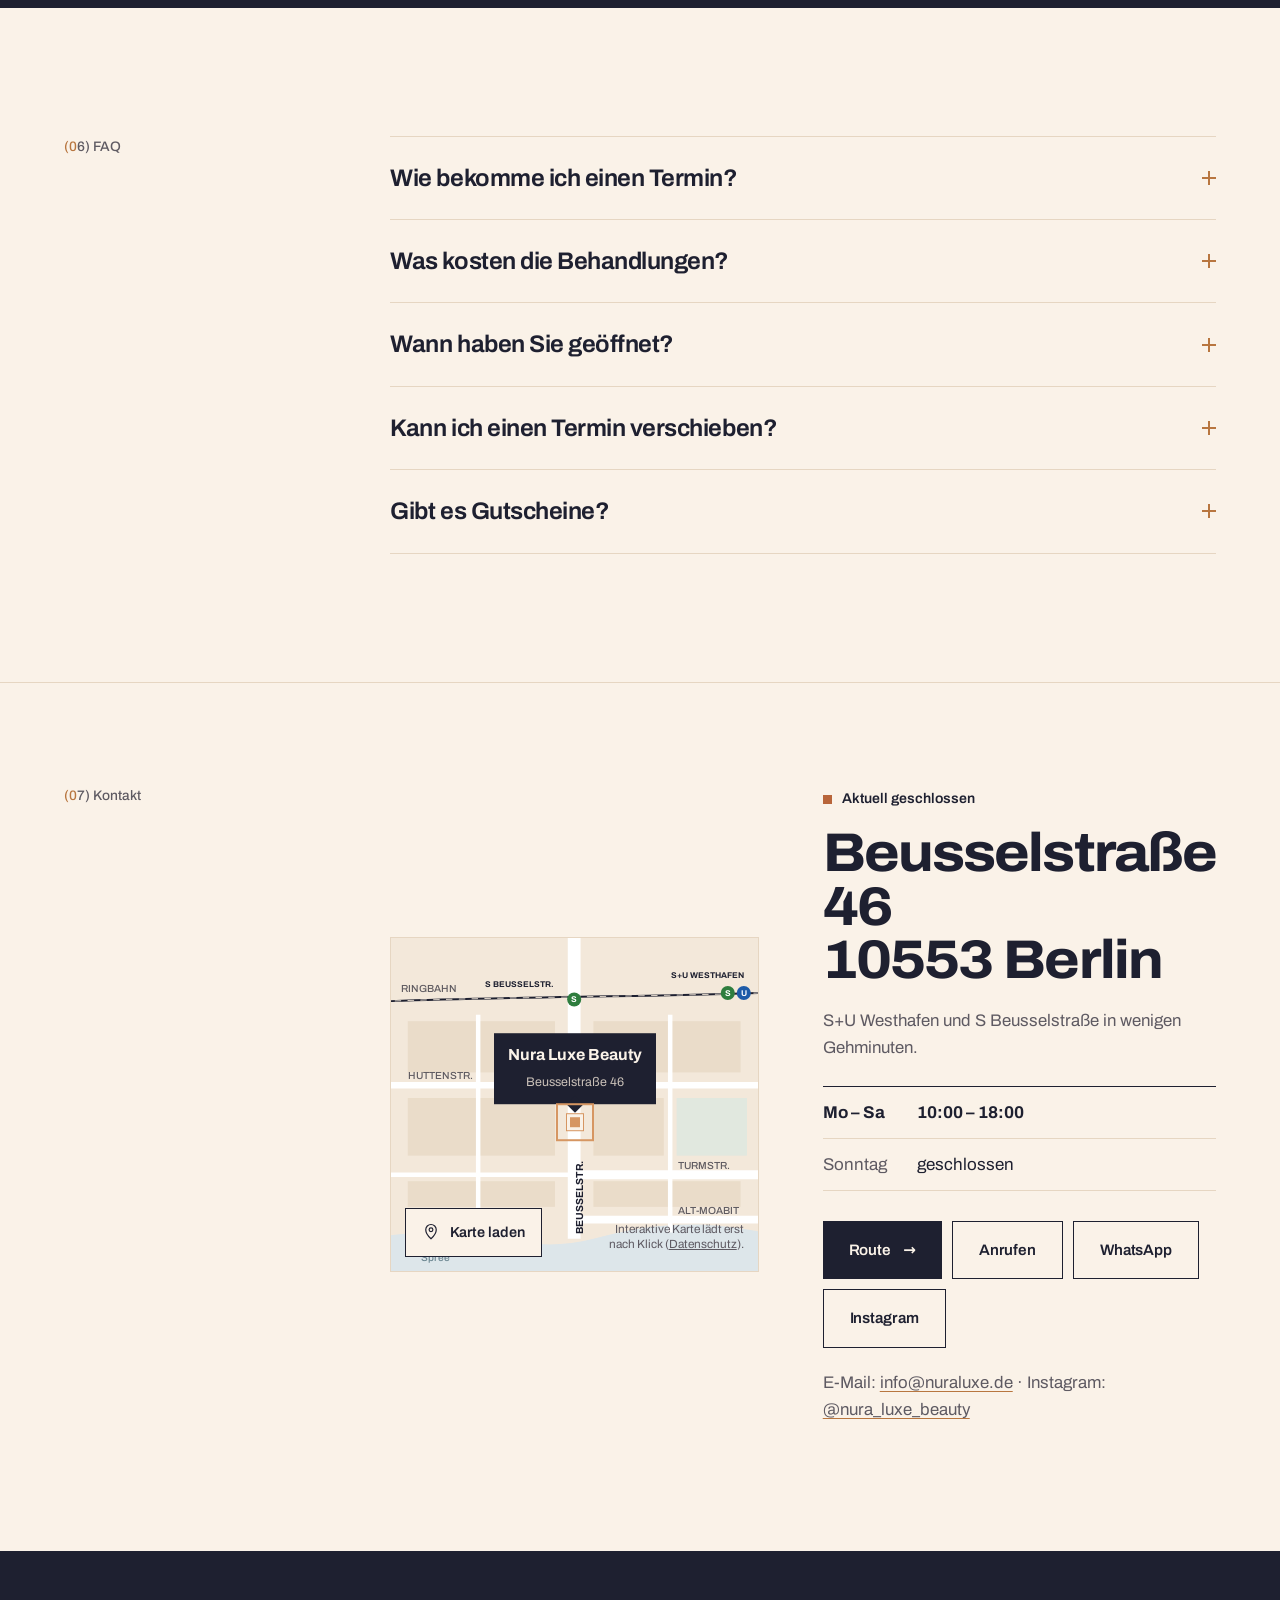
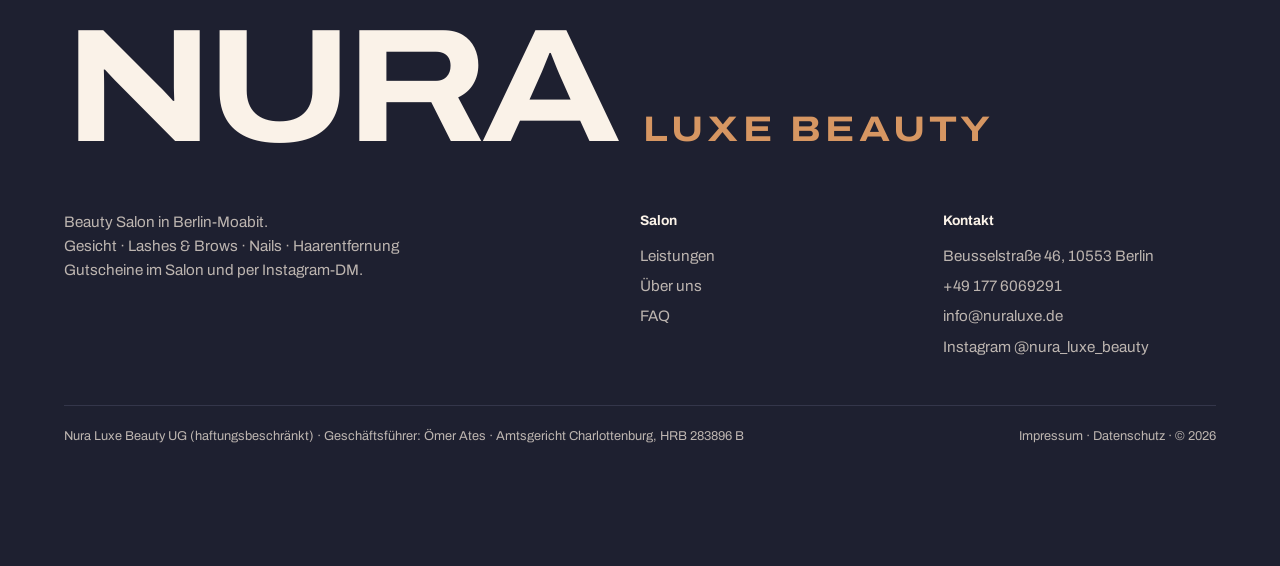
==== commit 424dbd27: "Modern: Markenfarben, echte Salonbilder, korrigierte Kontaktdaten, SEO - Farben Creme/Navy/Kupfer/Go" ====
--- a/modern/index.html
+++ b/modern/index.html
@@ -3,34 +3,37 @@
 <head>
 <meta charset="utf-8">
 <meta name="viewport" content="width=device-width, initial-scale=1, viewport-fit=cover">
-<meta name="theme-color" content="#FFFFFF">
-<meta name="robots" content="noindex, nofollow">
+<meta name="theme-color" content="#FAF2E8">
 <meta property="og:type" content="website">
-<meta property="og:title" content="NuraLuxe – Beauty Salon Berlin-Moabit">
-<meta property="og:description" content="Aquafacial-Kombi für 99 statt 129 € – nur bis 31.12. Gesicht, Lashes &amp; Brows, Nails und Haarentfernung in der Beusselstraße 46. Termin online buchen.">
-<meta property="og:locale" content="de_DE"><meta property="og:site_name" content="NuraLuxe">
+<meta property="og:title" content="Nura Luxe Beauty – Beauty Salon in Berlin-Moabit">
+<meta property="og:description" content="Nura Luxe Beauty – Beauty Salon in Berlin-Moabit, Beusselstraße 46. Gesicht, Lashes &amp; Brows, Nails, Haarentfernung. Mo–Sa 10–18 Uhr. Termin online, per Instagram-DM oder im Salon.">
+<meta property="og:url" content="https://nuraluxe-modern.vercel.app/">
+<meta property="og:locale" content="de_DE"><meta property="og:site_name" content="Nura Luxe Beauty">
 <meta property="og:image" content="https://nuraluxe-modern.vercel.app/og.jpg">
-<meta property="og:image:width" content="1200"><meta property="og:image:height" content="630">
+<meta property="og:image:width" content="1200"><meta property="og:image:height" content="630"><meta property="og:image:alt" content="Nura Luxe Beauty – Beauty Salon in der Beusselstraße 46, Berlin-Moabit">
 <meta name="twitter:card" content="summary_large_image">
 <meta name="referrer" content="strict-origin-when-cross-origin">
 <meta name="format-detection" content="telephone=no">
-<title>NuraLuxe – Beauty Salon Berlin Moabit</title>
-<meta name="description" content="NuraLuxe Beauty Salon in Berlin-Moabit, Beusselstraße 46. Gesicht, Lashes & Brows, Nails, Haarentfernung. Termin online buchen.">
+<title>Nura Luxe Beauty – Beauty Salon in Berlin-Moabit</title>
+<meta name="description" content="Nura Luxe Beauty – Beauty Salon in Berlin-Moabit, Beusselstraße 46. Gesicht, Lashes &amp; Brows, Nails, Haarentfernung. Mo–Sa 10–18 Uhr. Termin online, per Instagram-DM oder im Salon.">
+<link rel="canonical" href="https://nuraluxe-modern.vercel.app/">
 <link rel="preload" href="assets/fonts/archivo.woff2" as="font" type="font/woff2" crossorigin>
 <link rel="stylesheet" href="assets/css/style.css">
 <link rel="icon" href="favicon.svg" type="image/svg+xml">
+<link rel="icon" href="favicon-32.png" type="image/png" sizes="32x32">
+<link rel="apple-touch-icon" href="apple-touch-icon.png">
 <script type="application/ld+json">
-{"@context": "https://schema.org", "@type": "BeautySalon", "name": "NuraLuxe", "legalName": "Nura Luxe Beauty UG (haftungsbeschränkt)", "address": {"@type": "PostalAddress", "streetAddress": "Beusselstraße 46", "postalCode": "10553", "addressLocality": "Berlin", "addressCountry": "DE"}, "identifier": "HRB 283896 B", "openingHours": ["Mo-Sa 10:00-18:00"], "telephone": "+49 177 6069291", "email": "nuraluxa@gmail.com"}
+{"@context": "https://schema.org", "@type": "BeautySalon", "name": "Nura Luxe Beauty", "legalName": "Nura Luxe Beauty UG (haftungsbeschränkt)", "url": "https://nuraluxe-modern.vercel.app/", "image": "https://nuraluxe-modern.vercel.app/og.jpg", "sameAs": ["https://www.instagram.com/nura_luxe_beauty"], "address": {"@type": "PostalAddress", "streetAddress": "Beusselstraße 46", "postalCode": "10553", "addressLocality": "Berlin", "addressCountry": "DE"}, "identifier": "HRB 283896 B", "openingHours": ["Mo-Sa 10:00-18:00"], "telephone": "+49 177 6069291", "email": "info@nuraluxe.de"}
 </script>
 </head>
 <body class="lock">
 <a class="skip" href="#leistungen">Zum Inhalt springen</a>
 
-<div class="pre" id="pre"><div class="pre-num" id="preNum">0</div><div class="pre-line"><i id="preBar"></i></div><div class="pre-word">NURALUXE</div></div>
+<div class="pre" id="pre"><div class="pre-num" id="preNum">0</div><div class="pre-line"><i id="preBar"></i></div><div class="pre-word">NURA <span>LUXE BEAUTY</span></div></div>
 
 <header class="hdr" id="hdr">
   <div class="wrap">
-    <a href="#home" class="logo">NURALUXE<i></i></a>
+    <a href="#home" class="logo" aria-label="Nura Luxe Beauty – Startseite"><b>NURA</b><span>LUXE BEAUTY</span></a>
     <nav class="nlinks"><a href="#leistungen">Leistungen</a><a href="#about">Salon</a><a href="#ablauf">Ablauf</a><a href="#faq">FAQ</a><a href="#kontakt">Kontakt</a></nav>
     <button class="btn btn-ink hdr-cta" data-open>Termin buchen</button>
     <button class="mini" data-open>Buchen</button>
@@ -42,7 +45,7 @@
   <div class="stage">
     <div class="hhead" id="hhead">
       <div class="wrap">
-        <h1 class="hbig"><span class="ln"><span>Gesunde Haut.</span></span><span class="ln"><span>Sichtbare</span></span><span class="ln"><span>Ergebnisse.</span></span></h1>
+        <h1 class="hbig"><span class="ln"><span>Zeit für dich.</span></span><span class="ln"><span>Mitten in</span></span><span class="ln"><span>Moabit.</span></span></h1>
         <div class="hmeta"><span>Beauty Salon<br>Berlin-Moabit</span><span class="live"><i></i><b id="heroSlot">Termine online</b></span></div>
       </div>
     </div>
@@ -67,7 +70,7 @@
     <div><span class="idx rv">(★) Aktion · gültig bis 31.12.2026</span><h2 class="split">Aquafacial-Kombi.<br>99 statt 129 €.</h2></div>
     <div class="rv d1"><ul class="plist"><li><span>Aquafacial + Microneedling</span><b><s>129 €</s> 99 €</b></li><li><span>Aquafacial + Mikrodermabrasion</span><b><s>129 €</s> 99 €</b></li></ul>
     <button class="btn btn-coral" data-open="Aktion">Aktion buchen <span class="ar">→</span></button>
-    <p class="fine">Aktionspreise gültig bis 31.12.2026, solange Termine verfügbar. Nicht mit dem Neukunden-Rabatt oder anderen Aktionen kombinierbar.</p></div>
+    <p class="fine">Aktionspreise gültig bis 31.12.2026, solange Termine verfügbar. Nicht mit anderen Aktionen kombinierbar. Preise in Euro inkl. MwSt.</p></div>
   </div>
 </section>
 
@@ -76,7 +79,7 @@
   <div class="wrap sec-head">
     <span class="idx rv">(01) Leistungen</span>
     <div><h2 class="split">Vier Bereiche.<br>Ein Anspruch.</h2>
-    <p class="rv d1">Jede Behandlung beginnt mit einer Hautanalyse. Tippen Sie auf eine Karte, um direkt zu buchen.</p></div>
+    <p class="rv d1">Preise und Details erfahren Sie im Salon oder per <a data-ig href="https://www.instagram.com/nura_luxe_beauty" target="_blank" rel="noopener" class="ul">Instagram-DM</a>. Tippen Sie auf eine Karte, um einen Wunschtermin anzufragen.</p></div>
   </div>
   <div class="cards" id="cards"></div>
   <div class="wrap cbar"><div class="cprog"><i id="cprog"></i></div><span id="ccount">01 / 06</span></div>
@@ -86,7 +89,7 @@
 <section class="stmt">
   <div class="wrap">
     <span class="idx">(02) Haltung</span>
-    <p id="stmt">Wir arbeiten ohne Eile und ohne Fließband. Mit ehrlicher Beratung, geprüften Produkten und Händen, die sich Zeit nehmen. Das Ergebnis sehen Sie im Spiegel – und spüren es auf der Haut.</p>
+    <p id="stmt">Wir arbeiten ohne Eile und ohne Fließband. Mit ehrlicher Beratung und Händen, die sich Zeit nehmen. Ein paar ruhige Minuten nur für dich – mitten in Moabit.</p>
   </div>
 </section>
 
@@ -97,14 +100,14 @@
     <div class="atext">
       <span class="idx rv">(03) Der Salon</span>
       <h2 class="split">Ein ruhiger Ort mitten in Moabit.</h2>
-      <p class="rv d1">Moderne Beauty-Technologie, zertifizierte Fachkräfte, hautverträgliche Premium-Produkte und höchste Hygienestandards. Kein Zeitdruck – nur Sie und Ihre Behandlung.</p>
+      <p class="rv d1">Ein heller, ruhiger Salon in der Beusselstraße – mit moderner Technik, persönlicher Beratung und Zeit für Sie. Kein Zeitdruck – nur Sie und Ihre Behandlung.</p>
       <div class="facts rv d2">
-        <div><b data-count="12">0</b><span>Behandlungen</span></div>
+        <div><b>10–18</b><span>Uhr geöffnet</span></div>
         <div><b data-count="6">0</b><span>Tage pro Woche</span></div>
-        <div><b>1:1</b><span>Beratung</span></div>
-        <div><b>0 €</b><span>Hautanalyse</span></div>
-      </div>
-      <button class="btn btn-ink rv d3" data-open="Beratung">Hautanalyse buchen <span class="ar">→</span></button>
+        <div><b>46</b><span>Beusselstraße</span></div>
+        <div><b>DM</b><span>Termin via Instagram</span></div>
+      </div>
+      <button class="btn btn-ink rv d3" data-open="Beratung">Beratung anfragen <span class="ar">→</span></button>
     </div>
   </div>
 </section>
@@ -116,8 +119,8 @@
     <ol class="steps" id="steps">
       <li><span class="sn">A</span><div><h3>Online buchen</h3><p>Behandlung, Tag und Uhrzeit wählen – in unter einer Minute, rund um die Uhr.</p></div></li>
       <li><span class="sn">B</span><div><h3>Bestätigung erhalten</h3><p>Wir bestätigen Ihren Termin persönlich per Telefon oder WhatsApp.</p></div></li>
-      <li><span class="sn">C</span><div><h3>Hautanalyse</h3><p>Vor Ort prüfen wir Hauttyp und Wünsche und stimmen die Behandlung darauf ab.</p></div></li>
-      <li><span class="sn">D</span><div><h3>Behandlung &amp; Pflegeplan</h3><p>Sie gehen mit sichtbarem Ergebnis und klaren Tipps für zu Hause.</p></div></li>
+      <li><span class="sn">C</span><div><h3>Beratung</h3><p>Vor Ort besprechen wir Hauttyp und Wünsche und stimmen die Behandlung darauf ab.</p></div></li>
+      <li><span class="sn">D</span><div><h3>Behandlung &amp; Pflege</h3><p>In Ruhe und ohne Zeitdruck – mit Tipps für die Pflege zu Hause.</p></div></li>
       <i class="sline"><i id="sfill"></i></i>
     </ol>
   </div>
@@ -129,11 +132,11 @@
     <span class="idx">(05) Termin</span>
     <h2 class="split">Termin in<br>60 Sekunden.</h2>
     <div class="brow">
-      <div class="bslot rv"><span>Nächster freier Termin</span><b id="nextSlot">wird berechnet …</b></div>
+      <div class="bslot rv"><span>Frühester Wunschtermin</span><b id="nextSlot">wird berechnet …</b></div>
       <button class="btn btn-coral rv d1" data-open>Termin buchen <span class="ar">→</span></button>
     </div>
-    <ul class="perks rv d2"><li>−15 % auf die erste Behandlung bei Online-Buchung</li><li>Kostenlose Hautanalyse</li><li>Bestätigung per Telefon oder WhatsApp</li></ul>
-    <p class="fine rv d2">−15 % gelten einmalig für Neukundinnen und Neukunden auf die erste online gebuchte Behandlung, nicht mit Aktionspreisen kombinierbar. Die Hautanalyse (ca. 20 Min.) ist kostenlos und unverbindlich. Alle Preise in Euro inkl. MwSt.</p>
+    <ul class="perks rv d2"><li>Wunschtermin online anfragen</li><li>Bestätigung per Telefon oder WhatsApp</li><li>Auch per <a data-ig href="https://www.instagram.com/nura_luxe_beauty" target="_blank" rel="noopener" class="ul">Instagram-DM</a> oder direkt im Salon</li></ul>
+    <p class="fine rv d2">Die Online-Anfrage ist unverbindlich. Ihr Termin gilt, sobald wir ihn bestätigt haben.</p>
   </div>
 </section>
 
@@ -142,11 +145,11 @@
   <div class="wrap sec-head">
     <span class="idx rv">(06) FAQ</span>
     <div class="rv">
-      <details><summary>Wie schnell bekomme ich einen Termin?</summary><div class="ans"><p>Online sehen Sie die möglichen Zeiten sofort. Nach Ihrer Anfrage bestätigen wir den Termin zeitnah per Telefon oder WhatsApp.</p></div></details>
-      <details><summary>Ist die Hautanalyse kostenlos?</summary><div class="ans"><p>Ja – vor jeder ersten Behandlung, oder als eigener Termin buchbar.</p></div></details>
-      <details><summary>Welche Zahlungsmethoden gibt es?</summary><div class="ans"><p>Bar, EC-Karte und gängige Kreditkarten.</p></div></details>
-      <details><summary>Kann ich einen Termin verschieben?</summary><div class="ans"><p>Natürlich – bitte bis spätestens 24 Stunden vorher Bescheid geben.</p></div></details>
-      <details><summary>Gibt es Gutscheine?</summary><div class="ans"><p>Ja, Behandlungs- und Wertgutscheine – ideal als Geschenk.</p></div></details>
+      <details><summary>Wie bekomme ich einen Termin?</summary><div class="ans"><p>Online über „Termin buchen“, per <a data-ig href="https://www.instagram.com/nura_luxe_beauty" target="_blank" rel="noopener" class="ul">Instagram-DM an @nura_luxe_beauty</a> oder direkt im Salon. Online-Anfragen bestätigen wir zeitnah per Telefon oder WhatsApp.</p></div></details>
+      <details><summary>Was kosten die Behandlungen?</summary><div class="ans"><p>Die aktuellen Preise erfahren Sie im Salon oder per Instagram-DM. Aktionspreise stehen hier auf der Seite.</p></div></details>
+      <details><summary>Wann haben Sie geöffnet?</summary><div class="ans"><p>Montag bis Samstag von 10:00 bis 18:00 Uhr. Sonntag ist geschlossen.</p></div></details>
+      <details><summary>Kann ich einen Termin verschieben?</summary><div class="ans"><p>Natürlich – bitte geben Sie uns so früh wie möglich Bescheid, telefonisch, per WhatsApp oder per Instagram-DM.</p></div></details>
+      <details><summary>Gibt es Gutscheine?</summary><div class="ans"><p>Ja – Gutscheine erhalten Sie direkt im Salon oder per Instagram-DM. Ein schönes Geschenk: eine Pause zum Verschenken.</p></div></details>
     </div>
   </div>
 </section>
@@ -158,22 +161,22 @@
     <div class="cgrid">
       <div class="map rv" id="map">
         <svg viewBox="0 0 600 520" preserveAspectRatio="xMidYMid slice" aria-hidden="true">
-          <rect width="600" height="520" fill="#F2F2F0"/>
-          <g fill="#E7E7E4"><rect x="40" y="130" width="230" height="80"/><rect x="330" y="130" width="230" height="80"/><rect x="40" y="250" width="230" height="90"/><rect x="330" y="250" width="110" height="90"/><rect x="330" y="380" width="230" height="40"/><rect x="40" y="380" width="230" height="40"/></g>
+          <rect width="600" height="520" fill="#F3E8DA"/>
+          <g fill="#EADCC9"><rect x="40" y="130" width="230" height="80"/><rect x="330" y="130" width="230" height="80"/><rect x="40" y="250" width="230" height="90"/><rect x="330" y="250" width="110" height="90"/><rect x="330" y="380" width="230" height="40"/><rect x="40" y="380" width="230" height="40"/></g>
           <rect x="460" y="250" width="110" height="90" fill="#E1E8DF"/>
           <path d="M-20 470 C120 440 220 500 330 470 S520 440 640 470 L640 540 L-20 540Z" fill="#DDE6EA"/>
           <g stroke="#fff" fill="none"><path d="M-20 230 H640" stroke-width="10"/><path d="M300 370 H640" stroke-width="14"/><path d="M300 440 H640" stroke-width="12"/><path d="M-20 370 H300" stroke-width="7"/><path d="M450 120 V460" stroke-width="7"/><path d="M150 120 V460" stroke-width="7"/><path d="M300 -20 V470" stroke-width="20"/></g>
-          <path d="M-20 100 C150 92 450 92 640 84" stroke="#0A0A0A" stroke-width="3" fill="none"/>
-          <path d="M-20 100 C150 92 450 92 640 84" stroke="#F2F2F0" stroke-width="1.4" stroke-dasharray="10 10" fill="none"/>
-          <g font-family="Archivo, sans-serif" font-size="16" fill="#555" font-weight="500">
-            <text x="314" y="462" transform="rotate(-90 314 462)" font-weight="700" fill="#0A0A0A">BEUSSELSTR.</text>
+          <path d="M-20 100 C150 92 450 92 640 84" stroke="#1E2030" stroke-width="3" fill="none"/>
+          <path d="M-20 100 C150 92 450 92 640 84" stroke="#F3E8DA" stroke-width="1.4" stroke-dasharray="10 10" fill="none"/>
+          <g font-family="Archivo, sans-serif" font-size="16" fill="#5E5A60" font-weight="500">
+            <text x="314" y="462" transform="rotate(-90 314 462)" font-weight="700" fill="#1E2030">BEUSSELSTR.</text>
             <text x="40" y="221">HUTTENSTR.</text><text x="462" y="361">TURMSTR.</text><text x="462" y="431">ALT-MOABIT</text><text x="60" y="505" fill="#6A8590">Spree</text><text x="30" y="84">RINGBAHN</text>
           </g>
-          <g font-family="Archivo, sans-serif" font-size="13" font-weight="700"><circle cx="300" cy="96" r="11" fill="#2E7D3E"/><text x="295.5" y="100.5" fill="#fff">S</text><text x="160" y="76" fill="#0A0A0A">S BEUSSELSTR.</text>
-            <circle cx="540" cy="86" r="11" fill="#2E7D3E"/><text x="535.5" y="90.5" fill="#fff">S</text><circle cx="565" cy="86" r="11" fill="#1D5BA8"/><text x="560" y="90.5" fill="#fff">U</text><text x="452" y="62" fill="#0A0A0A">S+U WESTHAFEN</text></g>
+          <g font-family="Archivo, sans-serif" font-size="13" font-weight="700"><circle cx="300" cy="96" r="11" fill="#2E7D3E"/><text x="295.5" y="100.5" fill="#fff">S</text><text x="160" y="76" fill="#1E2030">S BEUSSELSTR.</text>
+            <circle cx="540" cy="86" r="11" fill="#2E7D3E"/><text x="535.5" y="90.5" fill="#fff">S</text><circle cx="565" cy="86" r="11" fill="#1D5BA8"/><text x="560" y="90.5" fill="#fff">U</text><text x="452" y="62" fill="#1E2030">S+U WESTHAFEN</text></g>
         </svg>
-        <div class="pinw"><div class="plab"><b>NuraLuxe</b><span>Beusselstraße 46</span></div><div class="pin"></div></div>
-        <a class="mapload" id="mapLoad" href="https://www.google.com/maps/search/?api=1&query=Beusselstra%C3%9Fe+46+10553+Berlin"><svg viewBox="0 0 24 24" width="18" height="18" fill="none" stroke="currentColor" stroke-width="1.6"><path d="M12 21s7-6.2 7-12a7 7 0 00-14 0c0 5.8 7 12 7 12z"/><circle cx="12" cy="9" r="2.5"/></svg>Google Maps öffnen</a>
+        <div class="pinw"><div class="plab"><b>Nura Luxe Beauty</b><span>Beusselstraße 46</span></div><div class="pin"></div></div>
+        <a class="mapload" id="mapLoad" href="https://www.google.com/maps/search/?api=1&query=Beusselstra%C3%9Fe+46+10553+Berlin"><svg viewBox="0 0 24 24" width="18" height="18" fill="none" stroke="currentColor" stroke-width="1.6"><path d="M12 21s7-6.2 7-12a7 7 0 00-14 0c0 5.8 7 12 7 12z"/><circle cx="12" cy="9" r="2.5"/></svg>Karte laden</a>
         <span class="mapnote">Interaktive Karte lädt erst nach Klick (<a href="/datenschutz" style="text-decoration:underline">Datenschutz</a>).</span>
       </div>
       <div class="cinfo">
@@ -181,7 +184,8 @@
         <h3 class="rv">Beusselstraße 46<br>10553 Berlin</h3>
         <p class="rv">S+U Westhafen und S Beusselstraße in wenigen Gehminuten.</p>
         <dl class="hours rv" id="hours"><dt data-d="1">Mo – Sa</dt><dd data-d="1">10:00 – 18:00</dd><dt data-d="0">Sonntag</dt><dd data-d="0">geschlossen</dd></dl>
-        <div class="cbtns rv"><a class="btn btn-ink" href="https://www.google.com/maps/search/?api=1&query=Beusselstra%C3%9Fe+46+10553+Berlin">Route <span class="ar">→</span></a><a class="btn btn-line" id="callBtn" href="#">Anrufen</a><a class="btn btn-line" id="waC" href="#" target="_blank" rel="noopener">WhatsApp</a></div>
+        <div class="cbtns rv"><a class="btn btn-ink" href="https://www.google.com/maps/search/?api=1&query=Beusselstra%C3%9Fe+46+10553+Berlin">Route <span class="ar">→</span></a><a class="btn btn-line" id="callBtn" href="#">Anrufen</a><a class="btn btn-line" id="waC" href="#" target="_blank" rel="noopener">WhatsApp</a><a class="btn btn-line" data-ig href="https://www.instagram.com/nura_luxe_beauty" target="_blank" rel="noopener">Instagram</a></div>
+        <p class="rv cmail">E-Mail: <a href="mailto:info@nuraluxe.de" class="ul">info@nuraluxe.de</a> · Instagram: <a data-ig href="https://www.instagram.com/nura_luxe_beauty" target="_blank" rel="noopener" class="ul">@nura_luxe_beauty</a></p>
       </div>
     </div>
   </div>
@@ -189,11 +193,11 @@
 
 <footer>
   <div class="wrap">
-    <div class="fword">NURALUXE<i></i></div>
+    <div class="fword"><b>NURA</b><span>LUXE BEAUTY</span></div>
     <div class="fcols">
-      <div><p>Beauty Salon in Berlin-Moabit.<br>Gesicht · Lashes &amp; Brows · Nails · Haarentfernung</p></div>
+      <div><p>Beauty Salon in Berlin-Moabit.<br>Gesicht · Lashes &amp; Brows · Nails · Haarentfernung<br>Gutscheine im Salon und per Instagram-DM.</p></div>
       <div><h4>Salon</h4><a href="#leistungen">Leistungen</a><a href="#about">Über uns</a><a href="#faq">FAQ</a></div>
-      <div><h4>Kontakt</h4><span>Beusselstraße 46, 10553 Berlin</span><a id="tTel" href="#"></a><a id="tMail" href="#"></a></div>
+      <div><h4>Kontakt</h4><span>Beusselstraße 46, 10553 Berlin</span><a id="tTel" href="#"></a><a id="tMail" href="#"></a><a data-ig href="https://www.instagram.com/nura_luxe_beauty" target="_blank" rel="noopener">Instagram @nura_luxe_beauty</a></div>
     </div>
     <div class="legal"><span>Nura Luxe Beauty UG (haftungsbeschränkt) · Geschäftsführer: Ömer Ates · Amtsgericht Charlottenburg, HRB 283896 B</span><span><a href="/impressum">Impressum</a> · <a href="/datenschutz">Datenschutz</a> · © <span id="yr"></span></span></div>
   </div>
@@ -223,13 +227,12 @@
         <div class="field full"><textarea id="fMsg" placeholder=" " maxlength="500"></textarea><label for="fMsg">Hinweise, z. B. Allergien (optional)</label></div>
       </div>
       <div class="hp" aria-hidden="true"><label>Website<input id="fWeb" tabindex="-1" autocomplete="off"></label></div>
-      <label class="tog"><input type="checkbox" id="fNew"><span>Ich bin Neukundin / Neukunde – −15 % Online-Rabatt</span></label>
-      <label class="tog"><input type="checkbox" id="fOk"><span>Ich willige ein, dass meine Angaben zur Bearbeitung der Terminanfrage verarbeitet werden (<a href="/datenschutz" target="_blank" rel="noopener" style="text-decoration:underline">Datenschutzerklärung</a>). *</span></label>
+            <label class="tog"><input type="checkbox" id="fOk"><span>Ich willige ein, dass meine Angaben zur Bearbeitung der Terminanfrage verarbeitet werden (<a href="/datenschutz" target="_blank" rel="noopener" style="text-decoration:underline">Datenschutzerklärung</a>). *</span></label>
       <div class="err" id="err"></div>
     </div>
     <div class="pane" data-p="3"><h3>Übersicht</h3><div class="recap" id="recap"></div><div id="captcha" class="cap"></div><div class="err" id="err3"></div></div>
     <div class="pane done" data-p="4">
-      <svg class="check" viewBox="0 0 92 92" fill="none" stroke="#FF4F2E" stroke-width="2"><rect x="4" y="4" width="84" height="84"/><path d="M28 47l12 12 24-26"/></svg>
+      <svg class="check" viewBox="0 0 92 92" fill="none" stroke="#B8763F" stroke-width="2"><rect x="4" y="4" width="84" height="84"/><path d="M28 47l12 12 24-26"/></svg>
       <h3 id="doneH">Fast geschafft.</h3><p id="doneP"></p><div class="recap" id="recap2"></div>
       <div class="btns"><a class="btn btn-ink" id="waBtn" href="#">Per WhatsApp senden <span class="ar">→</span></a><a class="btn btn-line" id="gcBtn" href="#">In Google Kalender</a></div>
     </div>
--- a/modern/assets/css/style.css
+++ b/modern/assets/css/style.css
@@ -1,5 +1,6 @@
 @font-face{font-family:"Archivo";font-style:normal;font-display:swap;font-weight:100 900;font-stretch:62% 125%;src:url(../fonts/archivo.woff2) format("woff2")}
-:root{--w:#FFFFFF;--ink:#0A0A0A;--g:#5F5F5F;--l:#E4E4E1;--s:#F4F4F2;--c:#FF4F2E;--c2:#E8401F;
+/* Farben: Marke Nura Luxe Beauty (Kupfer, Gold, Creme, Navy); Typografie wie bisher (Archivo) */
+:root{--w:#FAF2E8;--ink:#1E2030;--g:#5E5A62;--l:#E6D6C2;--s:#F3E6D4;--c:#B8763F;--c2:#9A4524;--cu:#D69662;--gold:#EEBE76;--cd:#8A5225;
 --f:"Archivo",system-ui,-apple-system,Helvetica,Arial,sans-serif;--e:cubic-bezier(.19,1,.22,1);--io:cubic-bezier(.76,0,.24,1);--sb:env(safe-area-inset-bottom,0px)}
 *{box-sizing:border-box;margin:0;padding:0;-webkit-tap-highlight-color:transparent}
 html{scroll-behavior:smooth}
@@ -27,7 +28,7 @@
 .btn-ghost{border:1px solid rgba(255,255,255,.7);color:var(--w)}.btn-ghost::before{background:var(--w)}.btn-ghost:hover{color:var(--ink)}
 .btn-line{border:1px solid var(--ink)}.btn-line::before{background:var(--ink)}.btn-line:hover{color:var(--w)}
 .btn-coral{background:var(--c);color:var(--w);animation:pulseC 4s ease-in-out infinite}.btn-coral::before{background:var(--w)}.btn-coral:hover{color:var(--ink)}
-@keyframes pulseC{0%,100%{background:#FF4F2E}50%{background:#FF6B47}}
+@keyframes pulseC{0%,100%{background:#D69662}50%{background:#E2A874}}
 
 /* PRELOADER */
 .pre{position:fixed;inset:0;z-index:300;background:var(--w);transition:transform 1s var(--io)}
@@ -367,3 +368,77 @@
 .lgmain p{margin:0 0 14px;color:#333;overflow-wrap:anywhere}.lgmain p a{text-decoration:underline}.lgmain b{font-weight:700;color:var(--ink)}.lgstand{color:var(--g);font-size:.88rem}
 .lgback{margin-top:48px}.lgp footer{padding:28px 0 calc(28px + var(--sb))}.lgp .legal{margin-top:0;border:0;padding:0}
 @media (max-width:520px){.lghdr .btn{padding:.9em 1.2em;font-size:.8rem}}
+
+/* ===== FARBEBENE: Nura Luxe Beauty (nur Farben, Typografie unverändert) ===== */
+::selection{background:var(--gold);color:var(--ink)}
+.ul{text-decoration:underline;text-underline-offset:3px;text-decoration-color:var(--c)}
+.ul:hover{color:var(--cd)}
+/* Buttons */
+.btn-ink::before{background:var(--gold)}.btn-ink:hover,.btn-ink:focus-visible{color:var(--ink)}
+.btn-white::before{background:var(--gold)}.btn-white:hover{color:var(--ink)}
+.btn-ghost{border-color:rgba(250,242,232,.75)}
+.btn-coral{background:var(--cu);color:var(--ink)}.btn-coral::before{background:var(--ink)}.btn-coral:hover{color:var(--w)}
+.book .btn-coral::before{background:var(--w)}.book .btn-coral:hover{color:var(--ink)}
+/* Logo: NURA LUXE BEAUTY im bisherigen Schriftbild */
+.logo{align-items:baseline;gap:.42em}
+.logo b{font-weight:800}
+.logo span{font-size:.56em;font-weight:700;letter-spacing:.18em;color:var(--c)}
+.hdr.light .logo span{color:var(--w)}
+.pre-word span{color:var(--c);font-size:.75em;letter-spacing:.14em}
+.fword{align-items:baseline;gap:.18em}
+.fword span{font-size:.22em;font-weight:700;letter-spacing:.12em;color:var(--cu)}
+/* Hero */
+.hbig .ln:nth-child(3)>span{color:var(--c)}
+.hmedia{background:#2A2622}
+.live i{background:var(--cu)}
+/* Marquee, Cards */
+.mq-row .x{color:var(--cu)}
+.card{background:#FCF7F0}
+.card::before{background:var(--cu)}
+.card .ctop b{color:var(--cd)}
+/* Statement */
+.stmt{background:var(--ink)}
+.stmt .idx{color:#A9A3A6}
+.stmt p span{color:#4A4B5C}
+.stmt p span.on{color:var(--w)}
+.stmt p span.k.on{color:var(--gold)}
+/* Process */
+.steps li.on .sn{background:var(--cu);border-color:var(--cu);color:var(--ink)}
+.steps h3{color:#CBBBA8}
+.sline i{background:var(--cu)}
+/* Book */
+.book .idx,.book .fine{color:#A9A3A6}
+.bslot{border-color:rgba(250,242,232,.22)}
+.bslot span{color:#B9B1AC}
+.bslot b{color:var(--gold)}
+.perks{color:#DCD2C6}
+.perks li::before{color:var(--gold)}
+.perks a{color:inherit}
+/* Contact */
+.map{background:var(--s)}
+.map iframe{filter:grayscale(.7) sepia(.15) contrast(1.02)}
+.plab span{color:#C9C0B8}
+.pin{background:var(--cu);box-shadow:0 0 0 1px var(--cu)}
+.pin::after{border-color:var(--cu)}
+.cmail{margin-top:20px;font-size:.92rem;color:var(--g)}
+/* Footer */
+footer{color:#BDB5B0}
+footer a:hover{color:var(--gold)}
+.legal{border-top-color:#34364A}
+/* Tab bar */
+.tabbar a,.tabbar button{color:#7D7780}
+.tabbar .on::after{background:var(--cu)}
+.tabbar .bk .sq{background:var(--cu)}
+.tabbar .bk svg{stroke:var(--ink)}
+/* Booking sheet */
+.sbg{background:rgba(30,32,48,.55)}
+.prog i{background:var(--cu)}
+.treat .pr{color:var(--g)}
+.treat.on .rad{background:var(--cu);border-color:var(--cu)}
+.treat.on .rad::after{border-color:var(--ink)}
+.slots button.on{background:var(--cu);border-color:var(--cu);color:var(--ink)}
+.field.bad input{border-color:var(--c2)}
+.tog input:checked{background:var(--cu)}
+/* Legal pages */
+.lgmain .kick{color:var(--cd)}
+.lgmain p{color:#3A3A48}
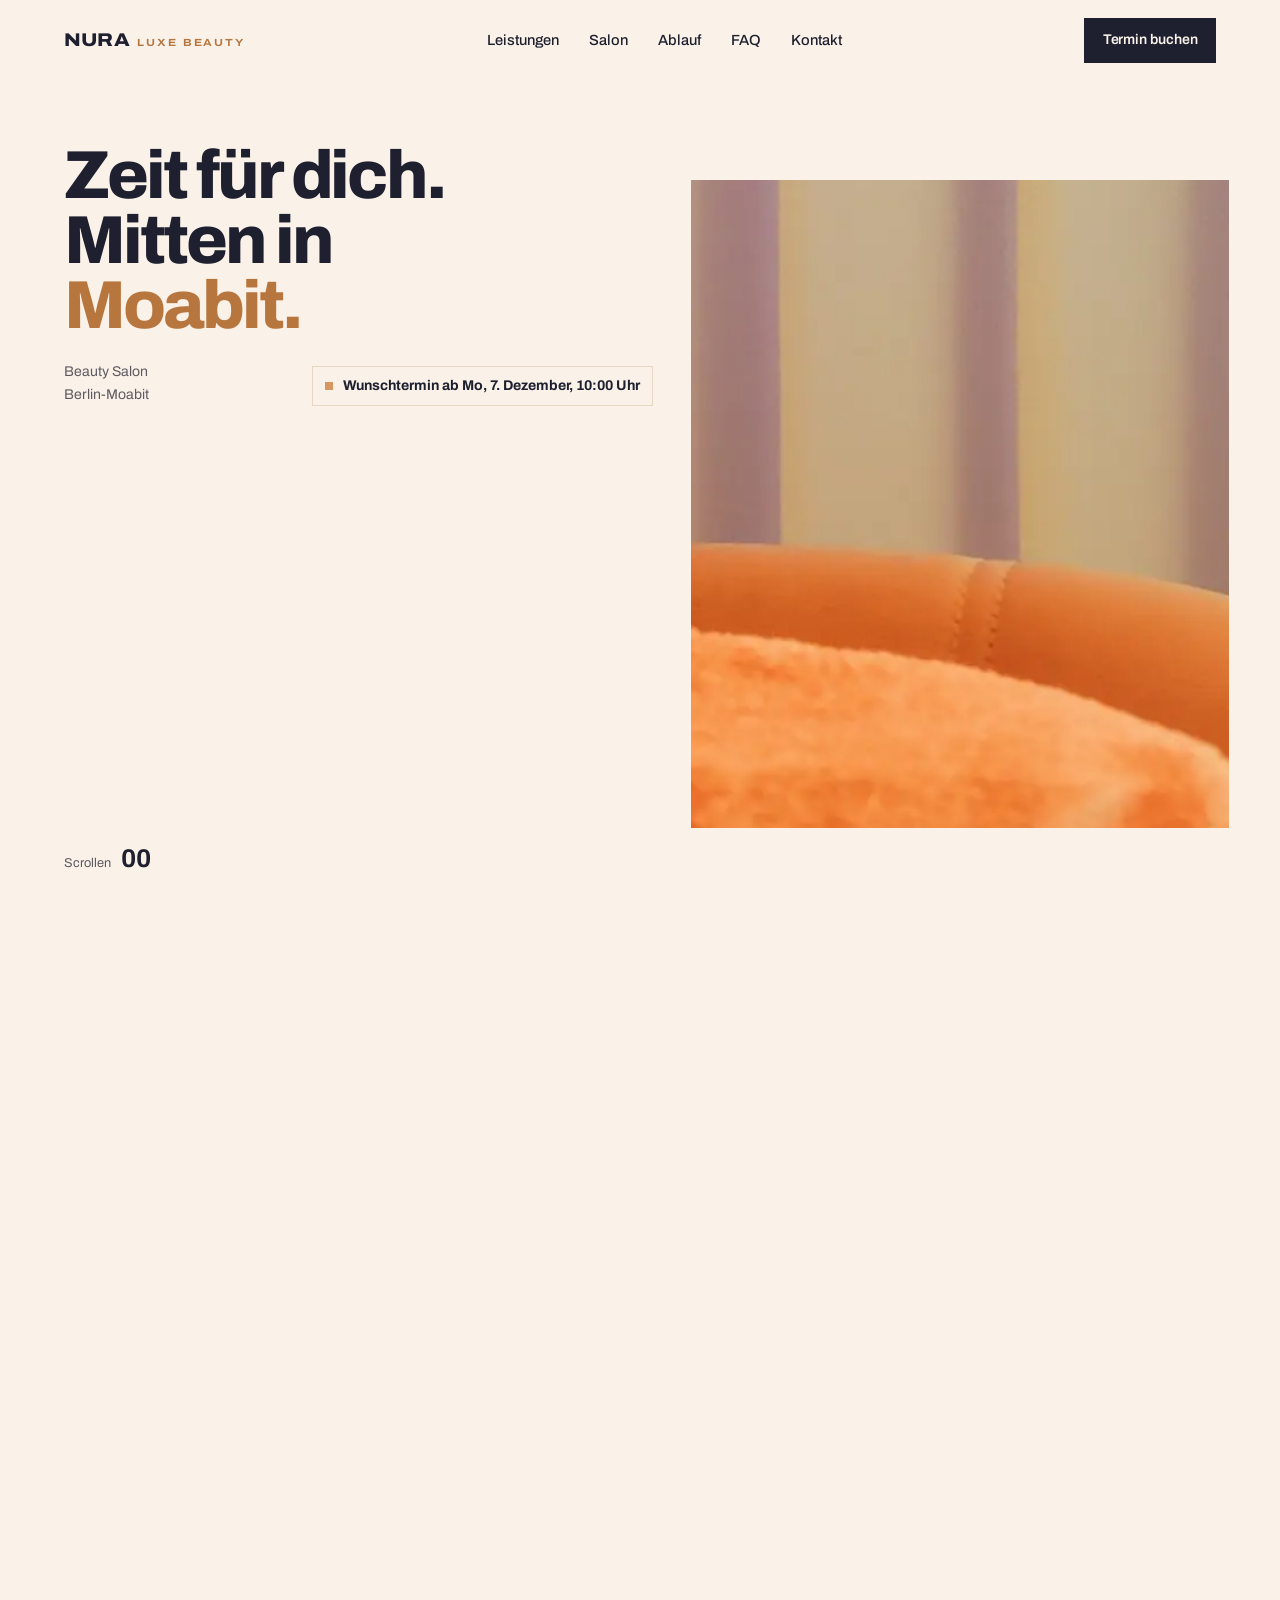
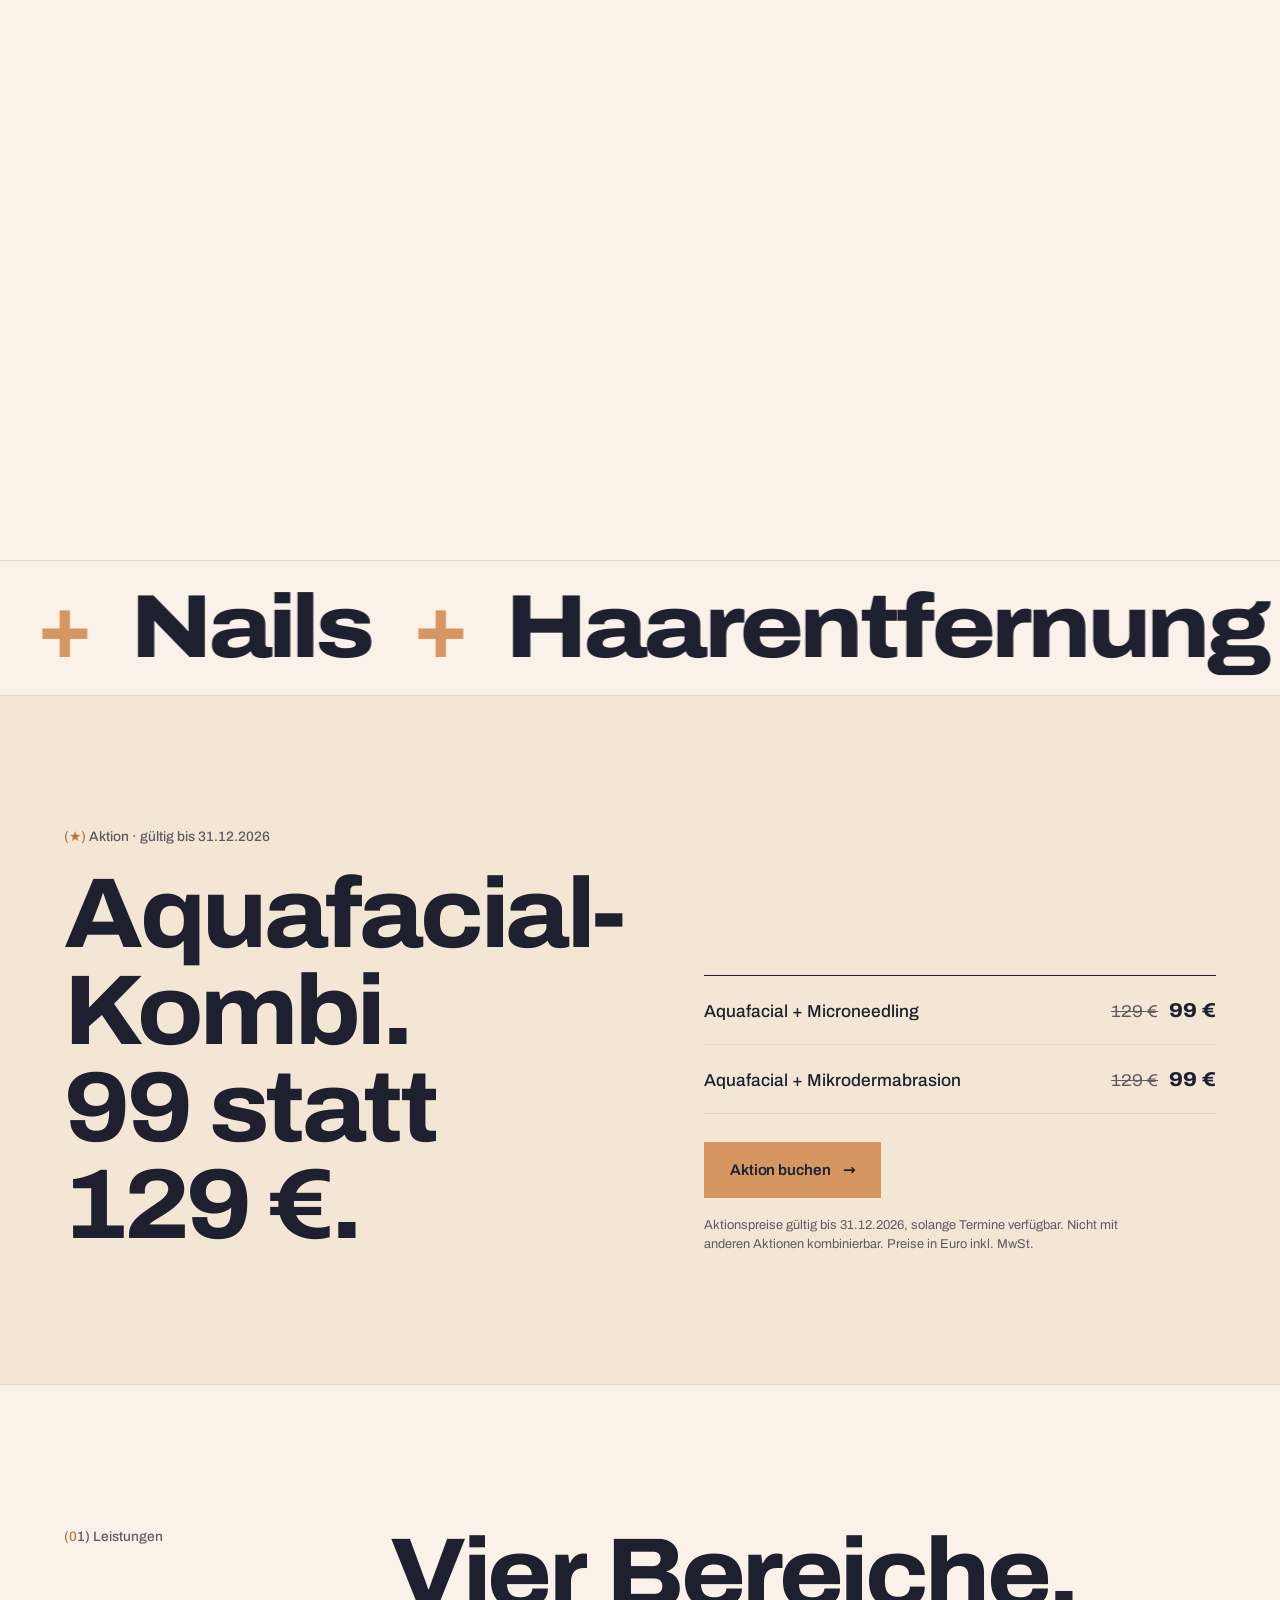
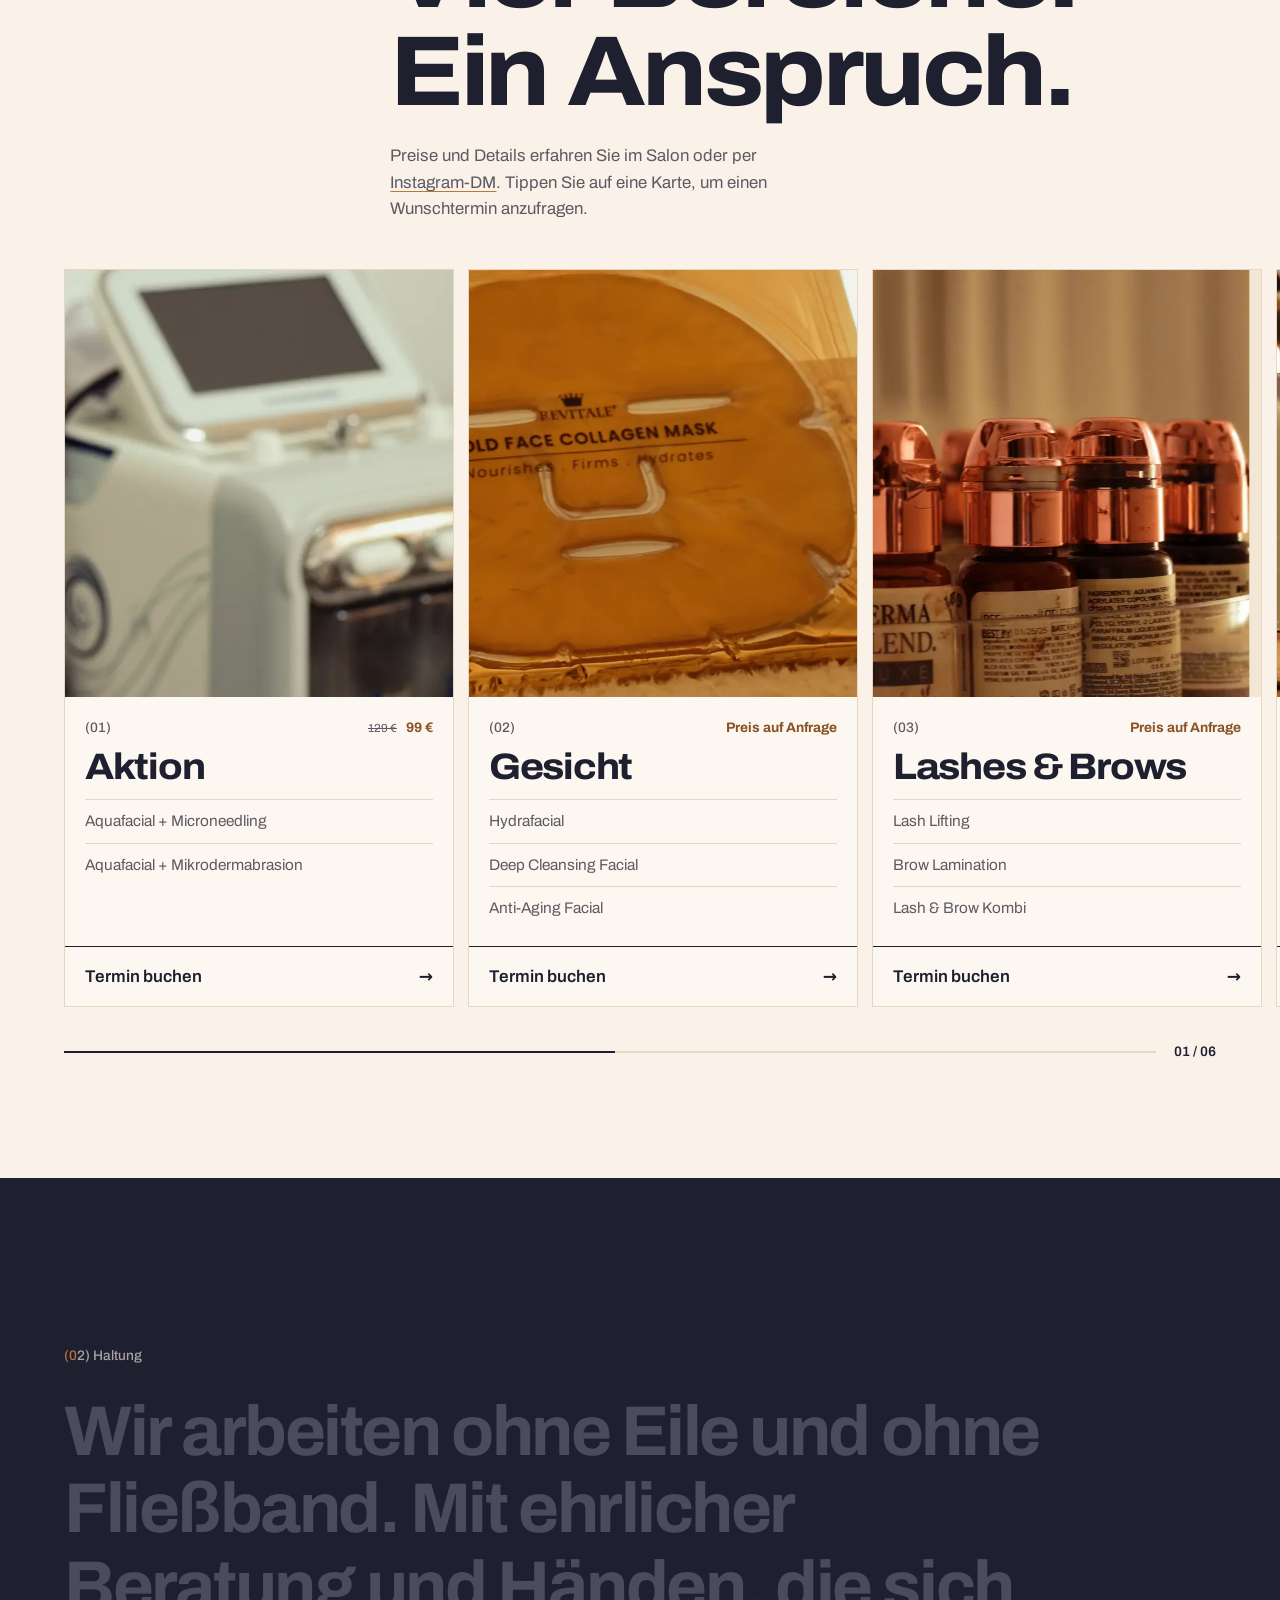
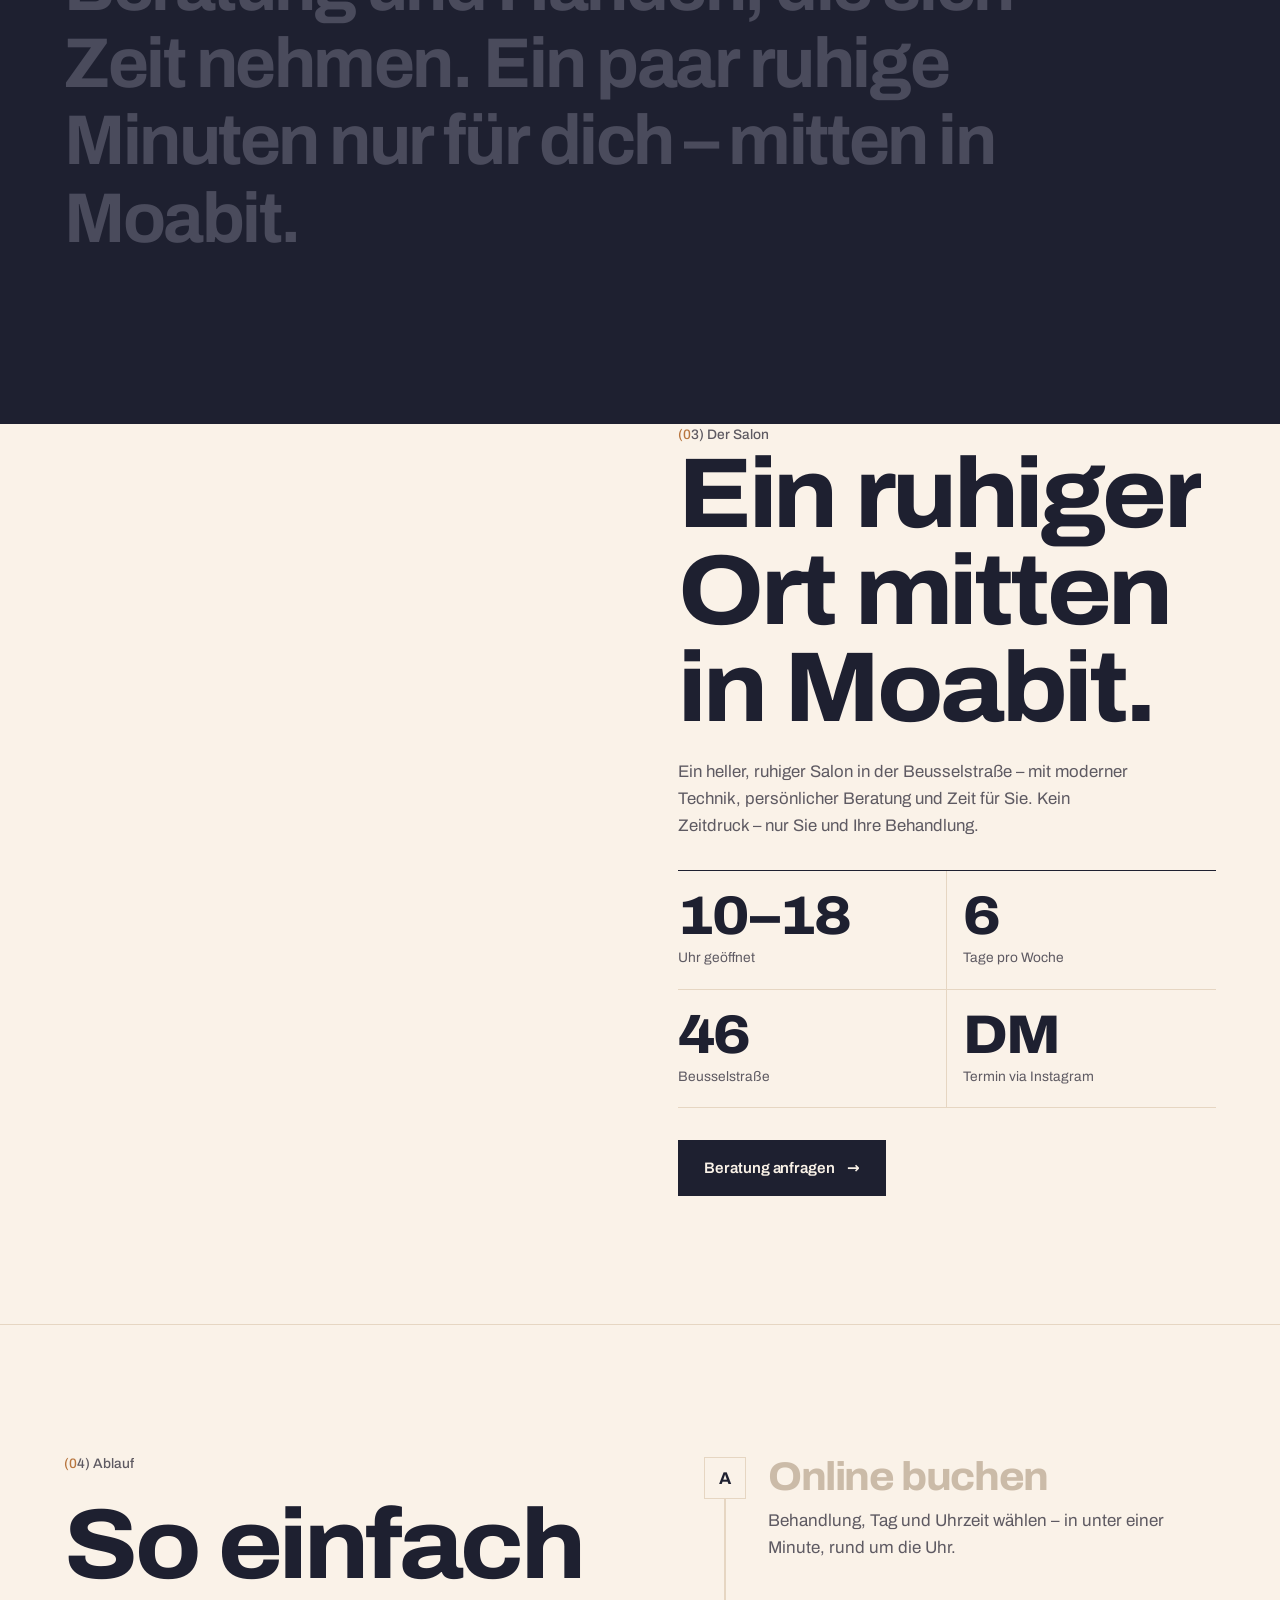
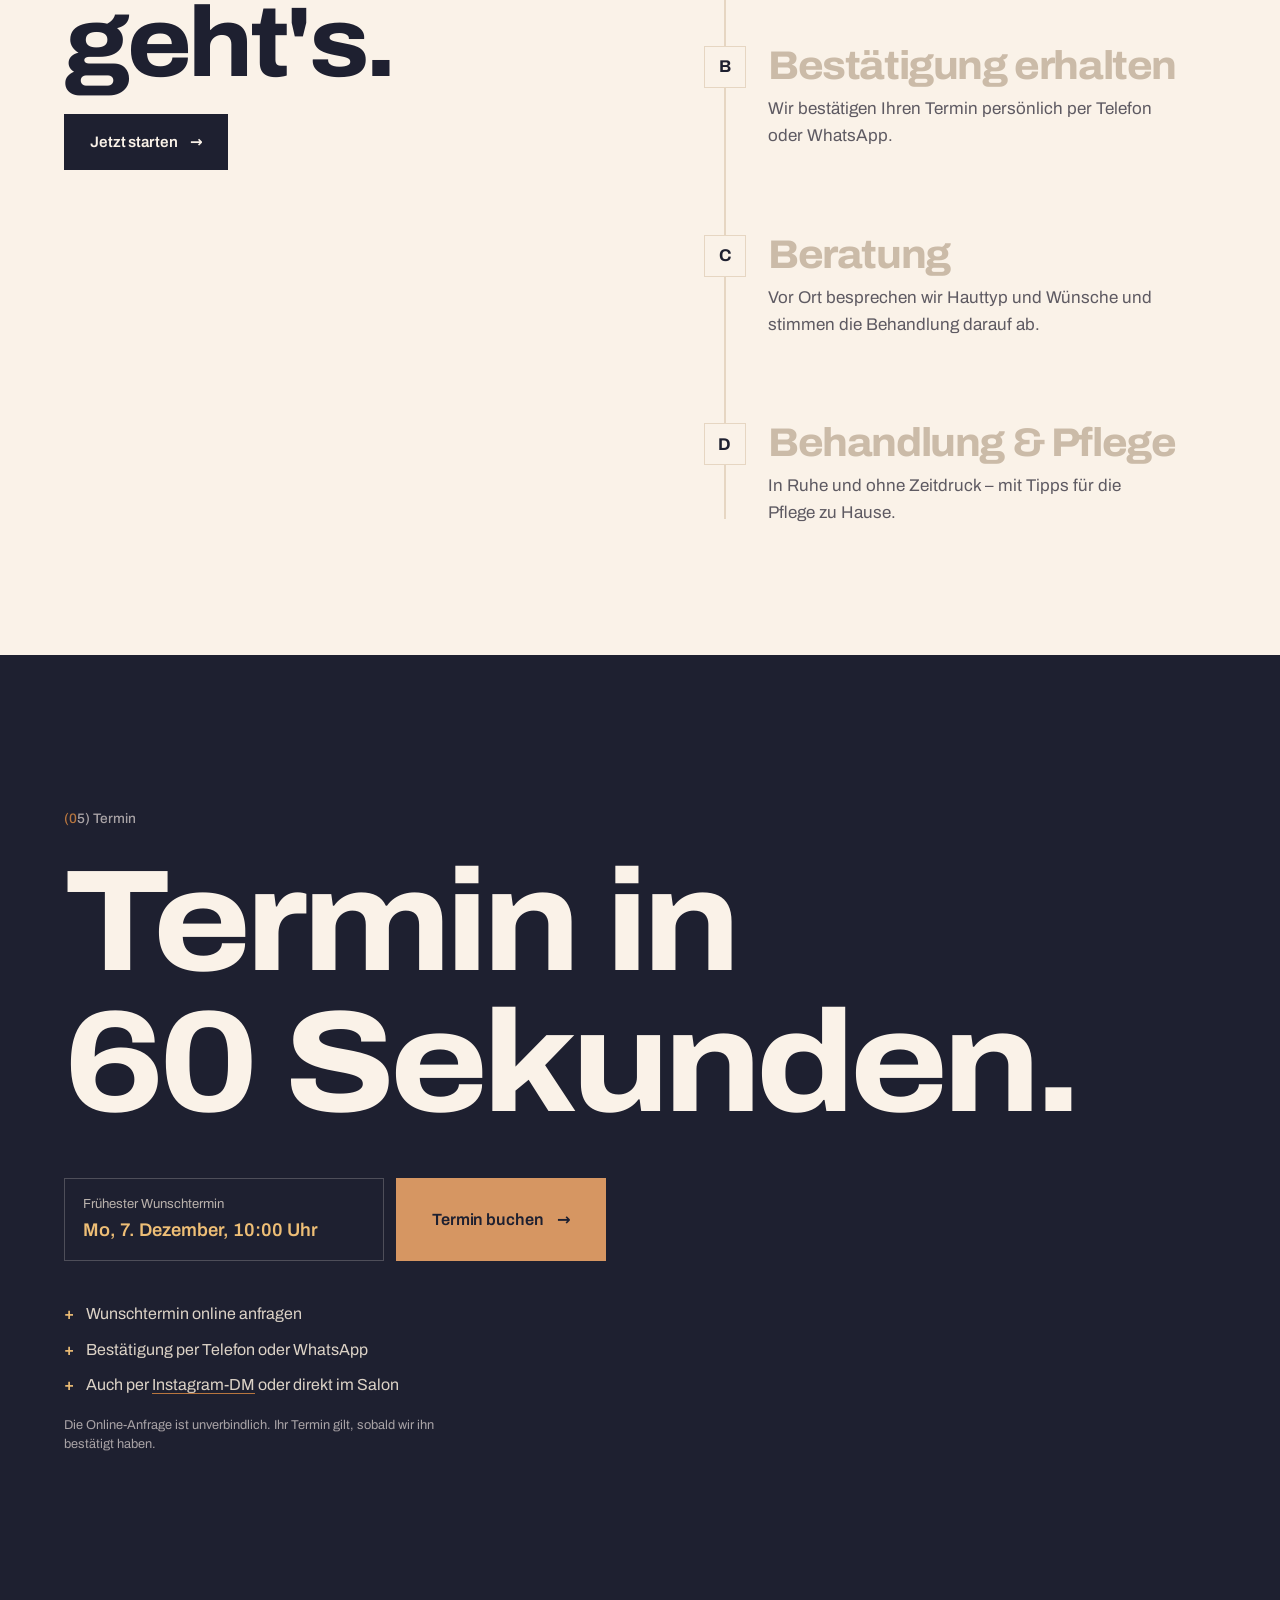
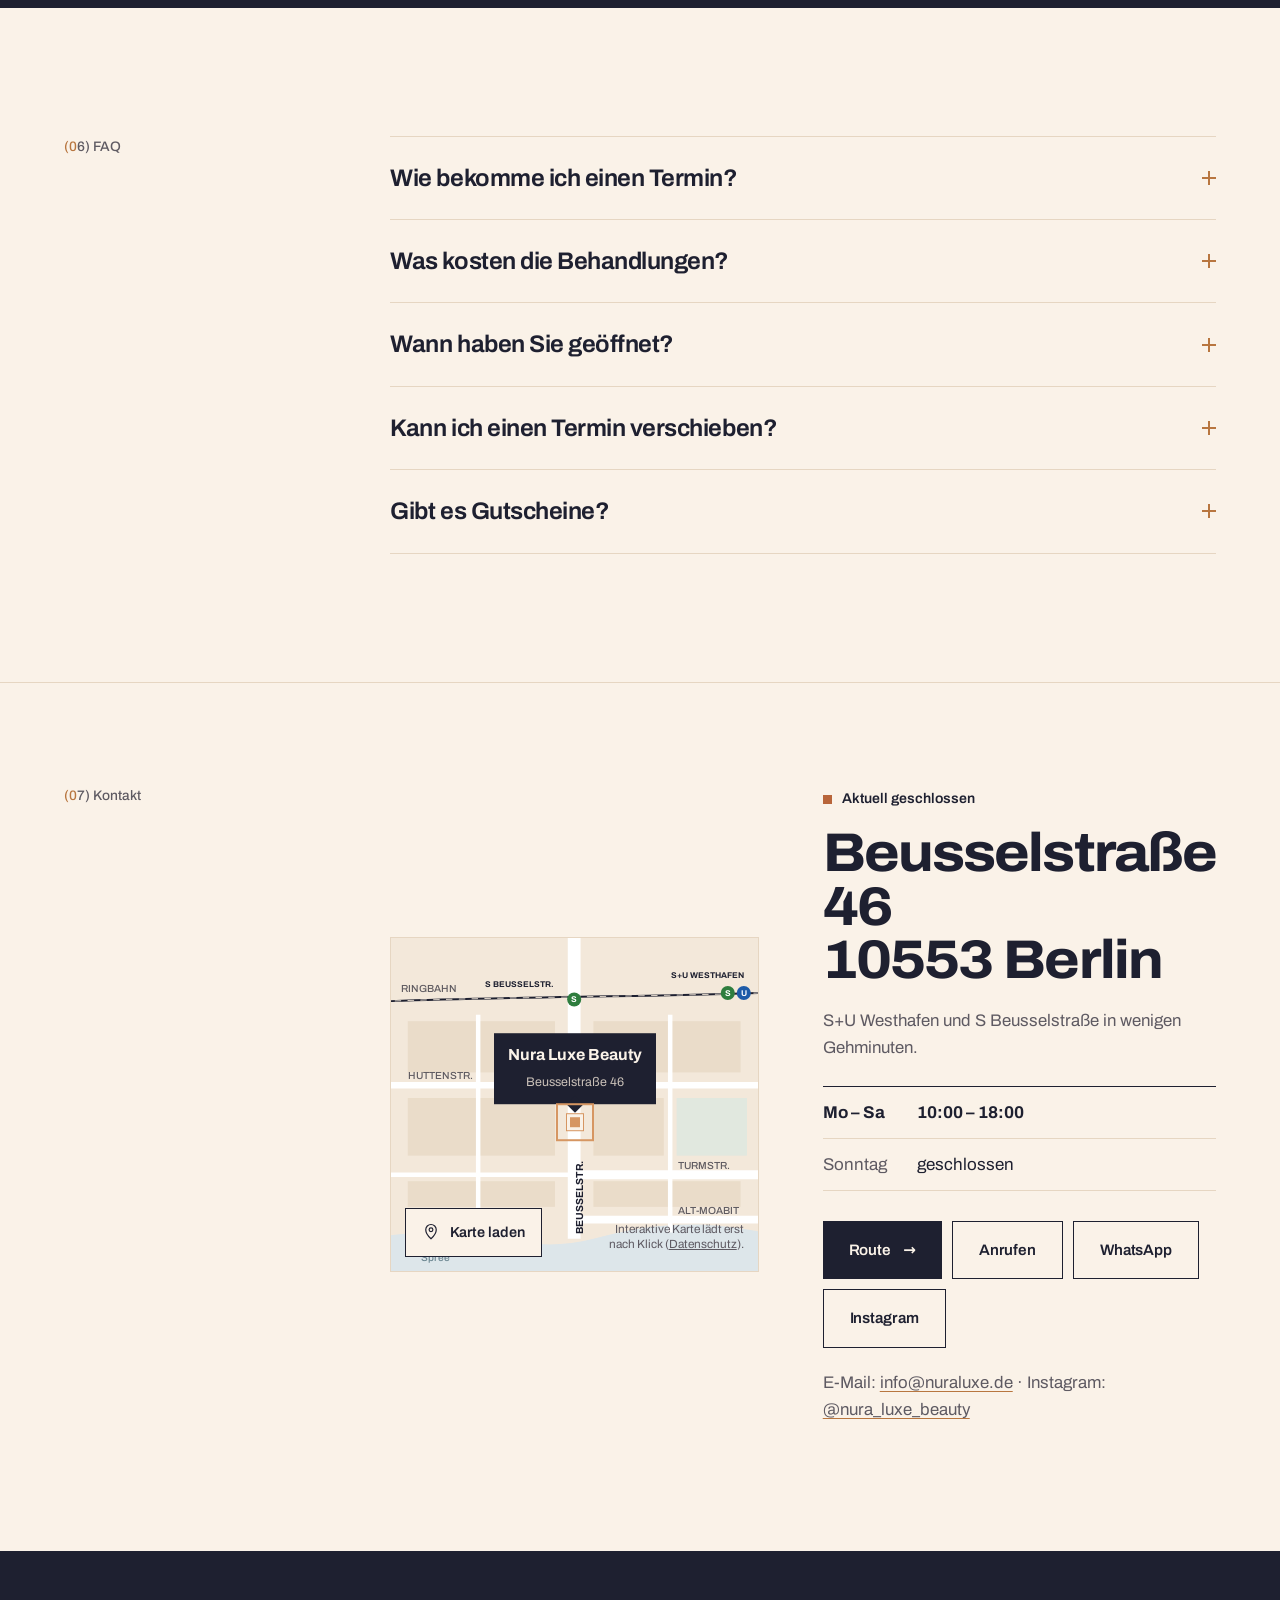
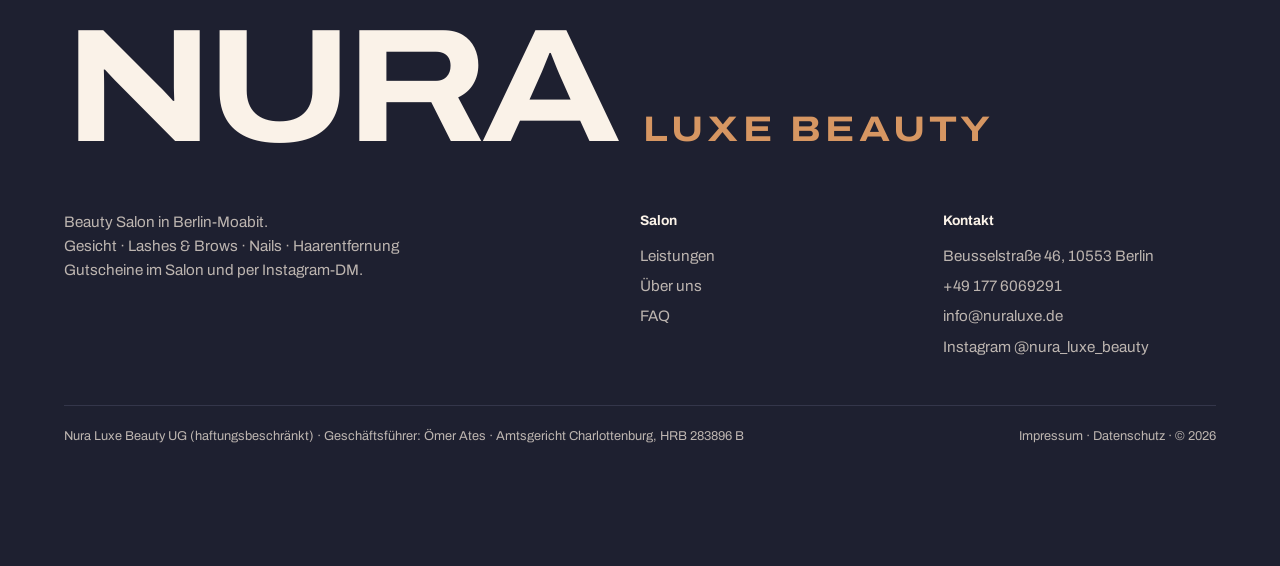
==== commit 706af45d: "Modern: Cache-Busting für CSS/JS nach Redesign Co-Authored-By: Claude Opus 5.5 <noreply@anthropic.co" ====
--- a/modern/index.html
+++ b/modern/index.html
@@ -18,7 +18,7 @@
 <meta name="description" content="Nura Luxe Beauty – Beauty Salon in Berlin-Moabit, Beusselstraße 46. Gesicht, Lashes &amp; Brows, Nails, Haarentfernung. Mo–Sa 10–18 Uhr. Termin online, per Instagram-DM oder im Salon.">
 <link rel="canonical" href="https://nuraluxe-modern.vercel.app/">
 <link rel="preload" href="assets/fonts/archivo.woff2" as="font" type="font/woff2" crossorigin>
-<link rel="stylesheet" href="assets/css/style.css">
+<link rel="stylesheet" href="assets/css/style.css?v=20261118">
 <link rel="icon" href="favicon.svg" type="image/svg+xml">
 <link rel="icon" href="favicon-32.png" type="image/png" sizes="32x32">
 <link rel="apple-touch-icon" href="apple-touch-icon.png">
@@ -240,6 +240,6 @@
   <div class="sh-foot" id="shFoot"><button class="sh-back" id="back" aria-label="Zurück">←</button><div class="sh-sum" id="sum"><b>Behandlung wählen</b><span>4 Schritte zum Termin</span></div><button class="btn btn-ink sh-next" id="next" disabled>Weiter</button></div>
 </div>
 
-<script src="assets/js/app.js" defer></script>
+<script src="assets/js/app.js?v=20261118" defer></script>
 </body>
 </html>
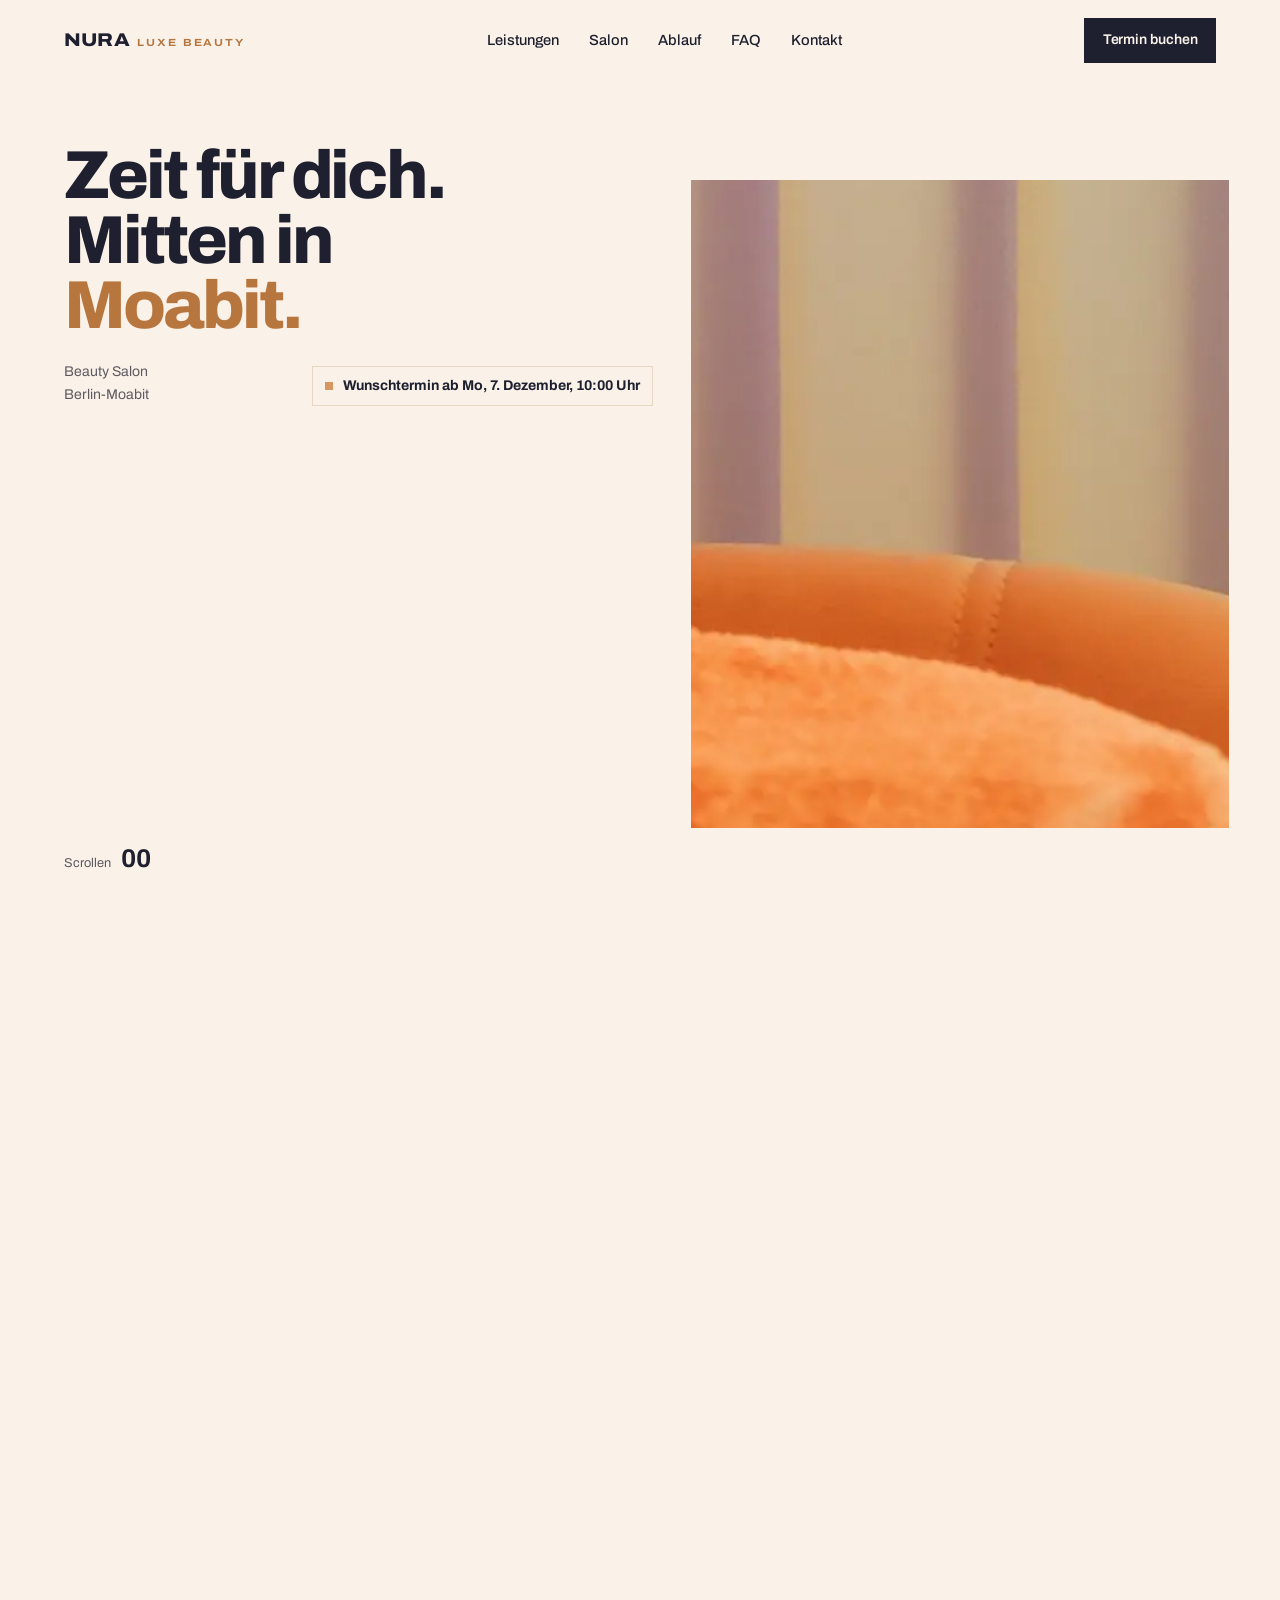
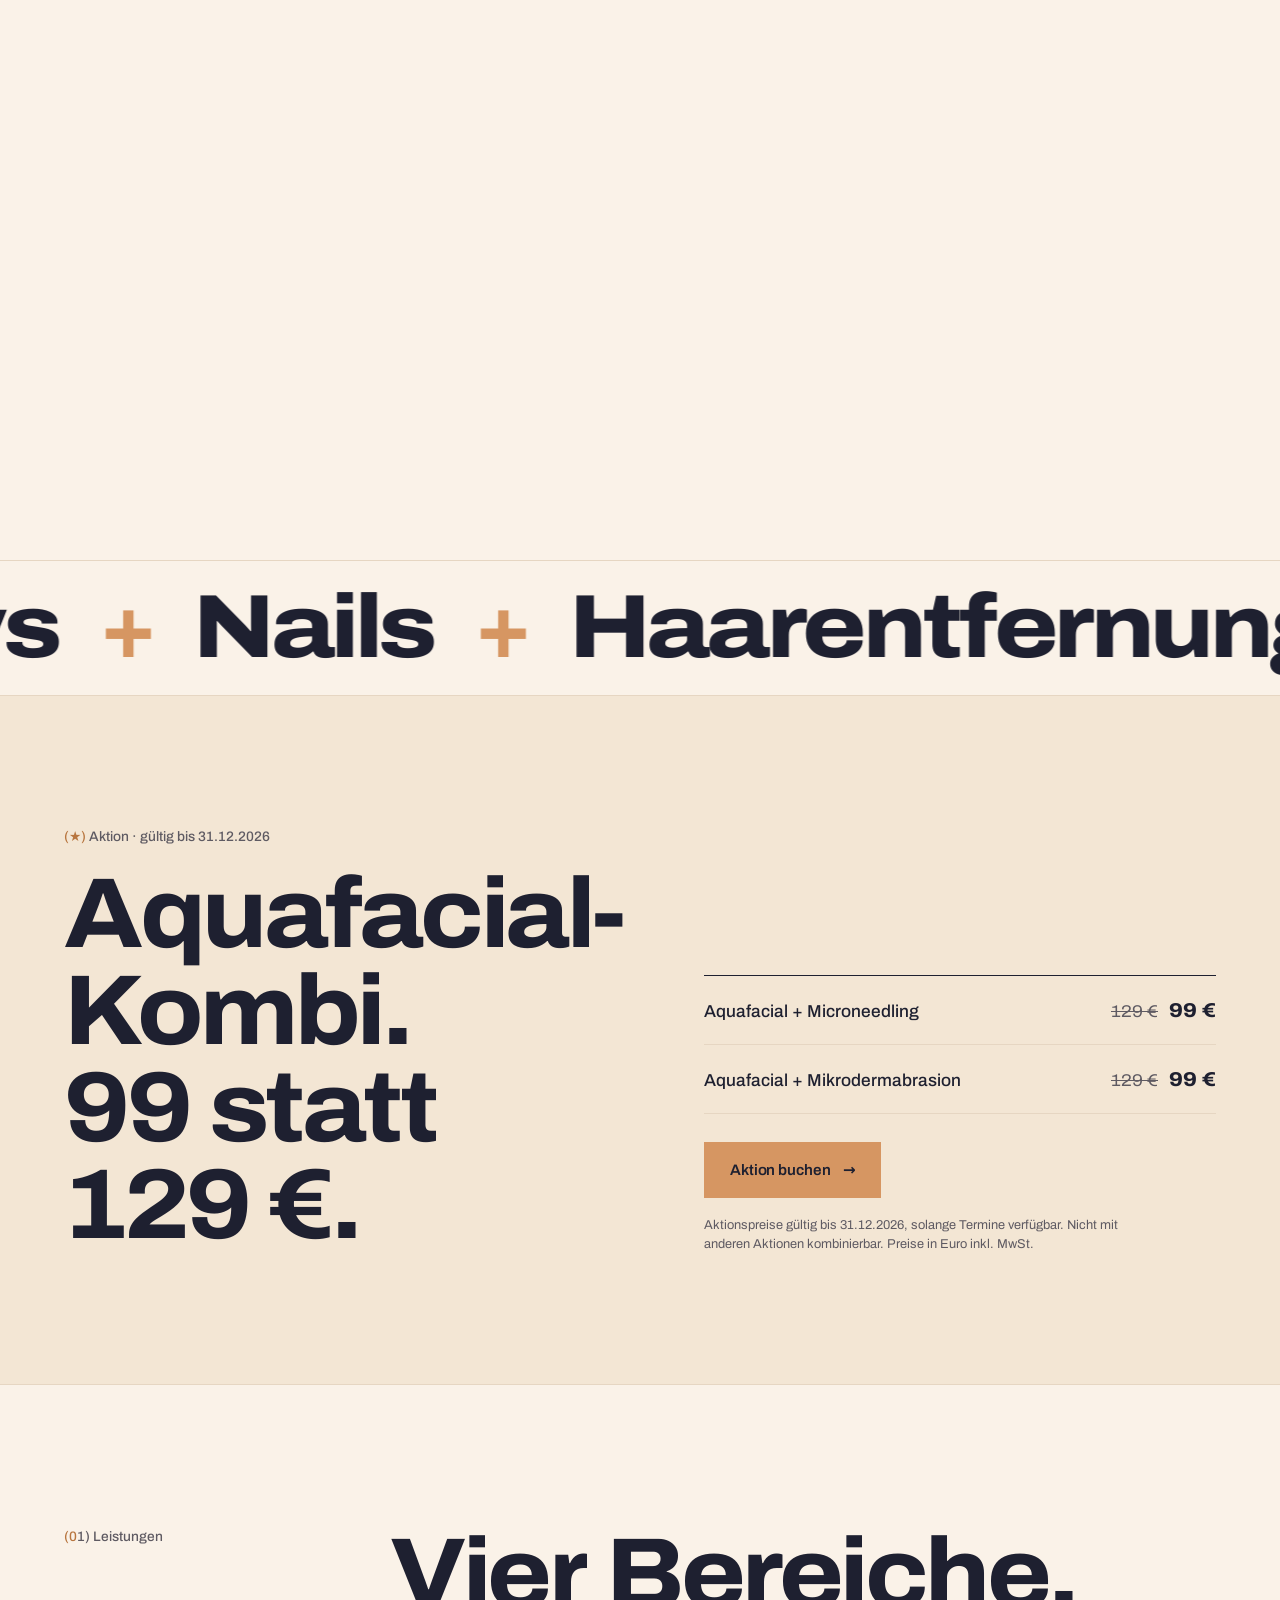
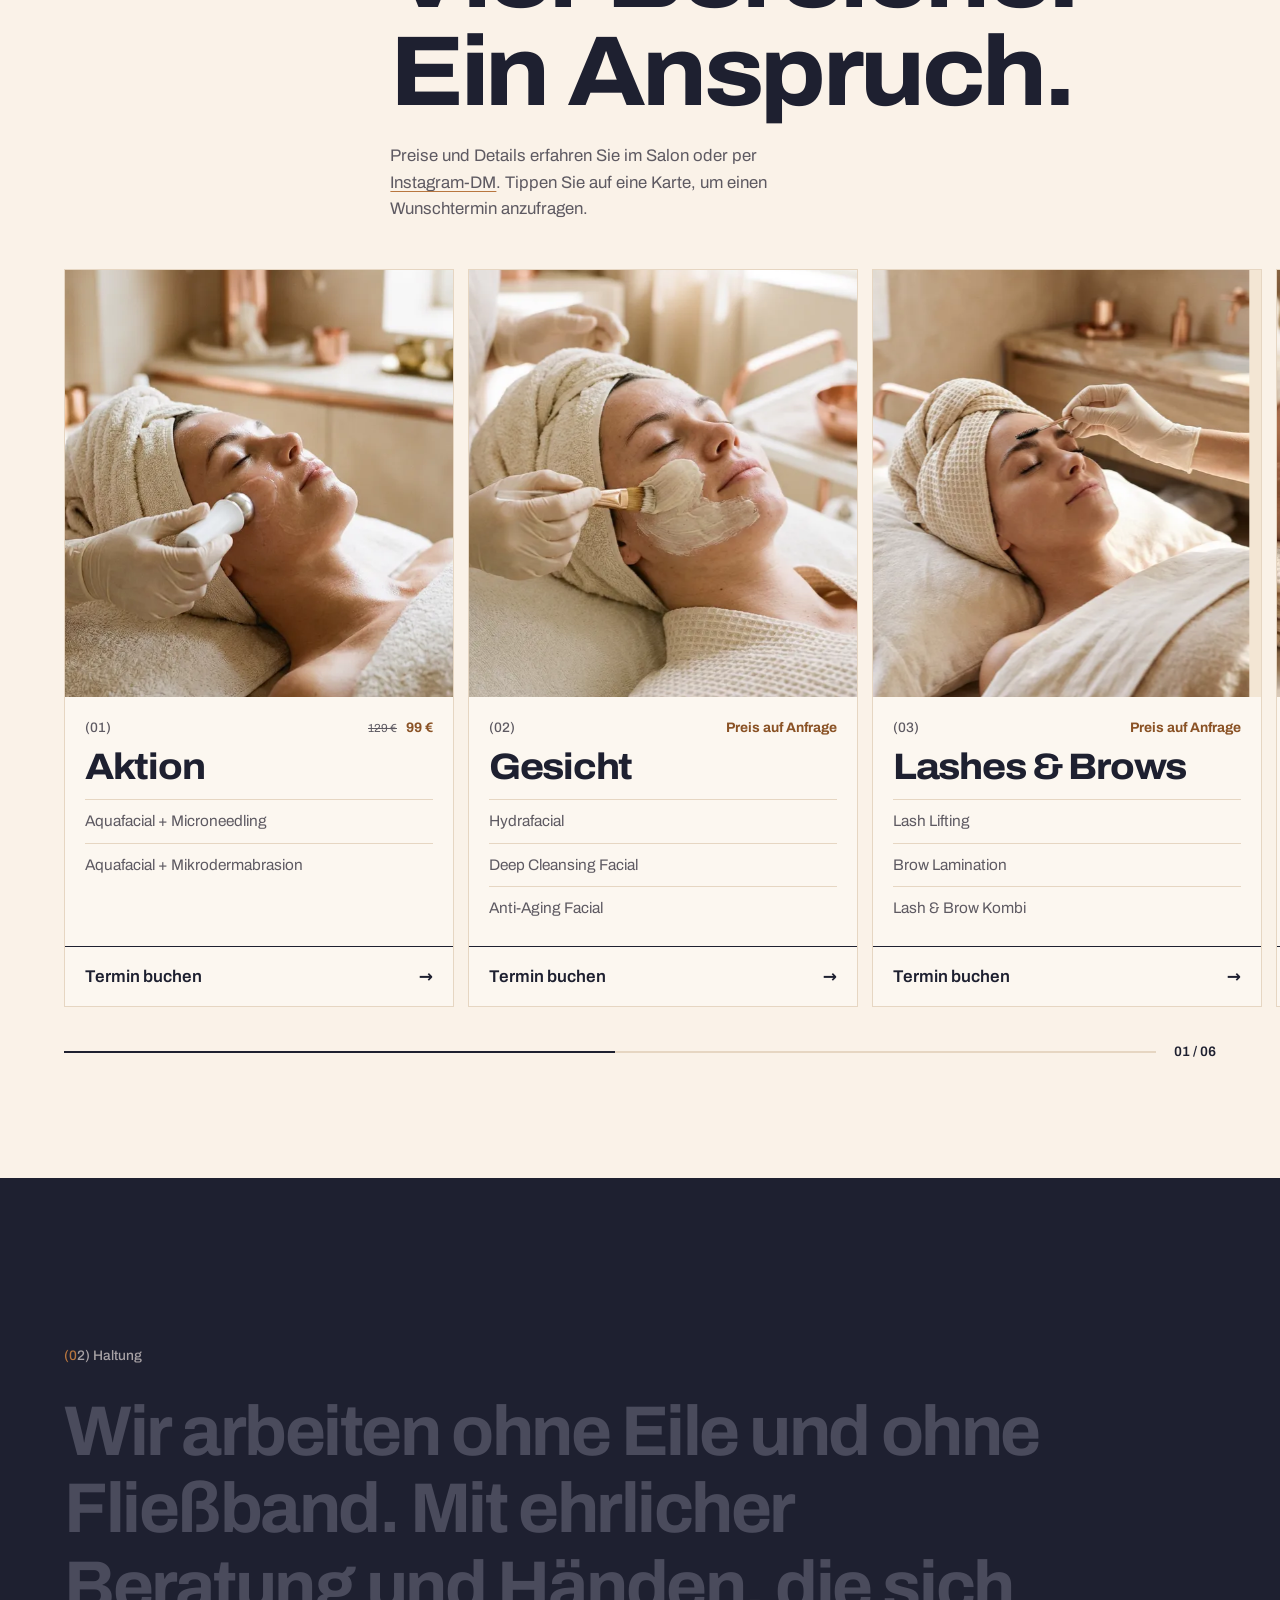
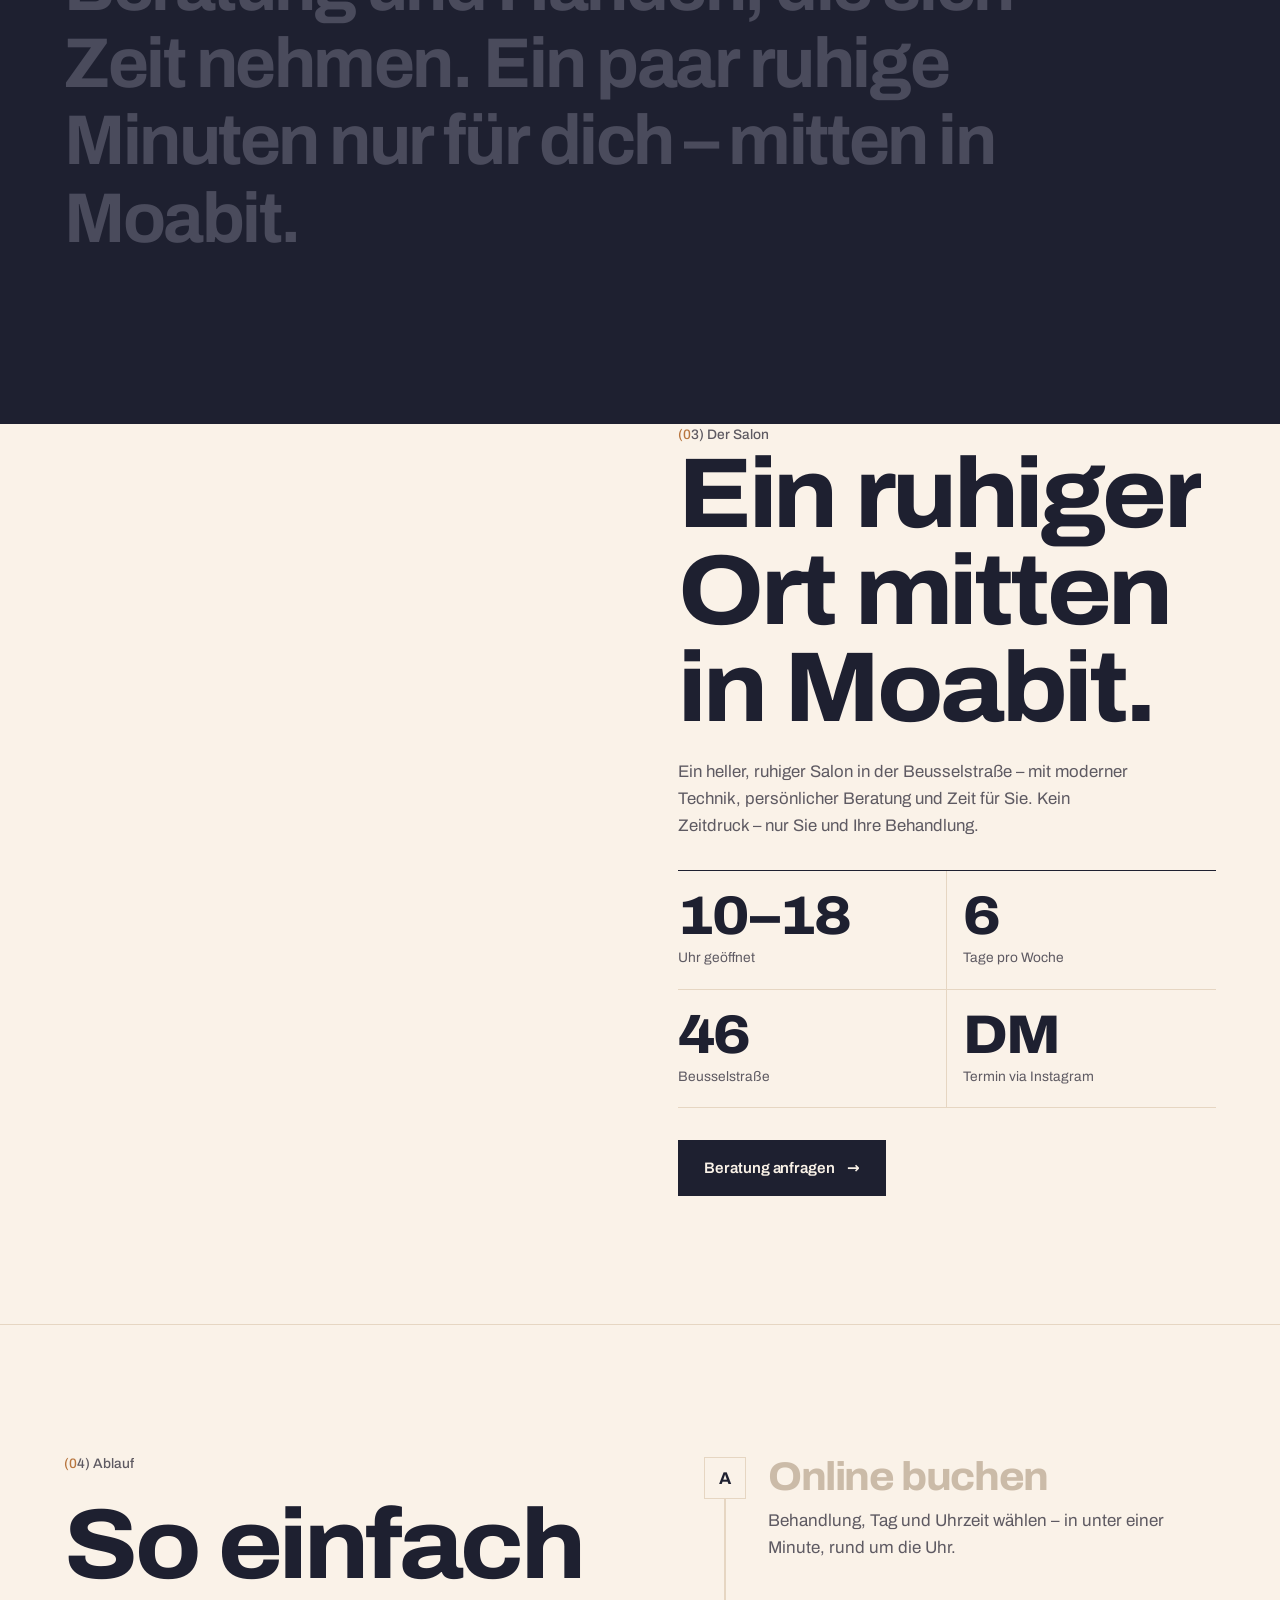
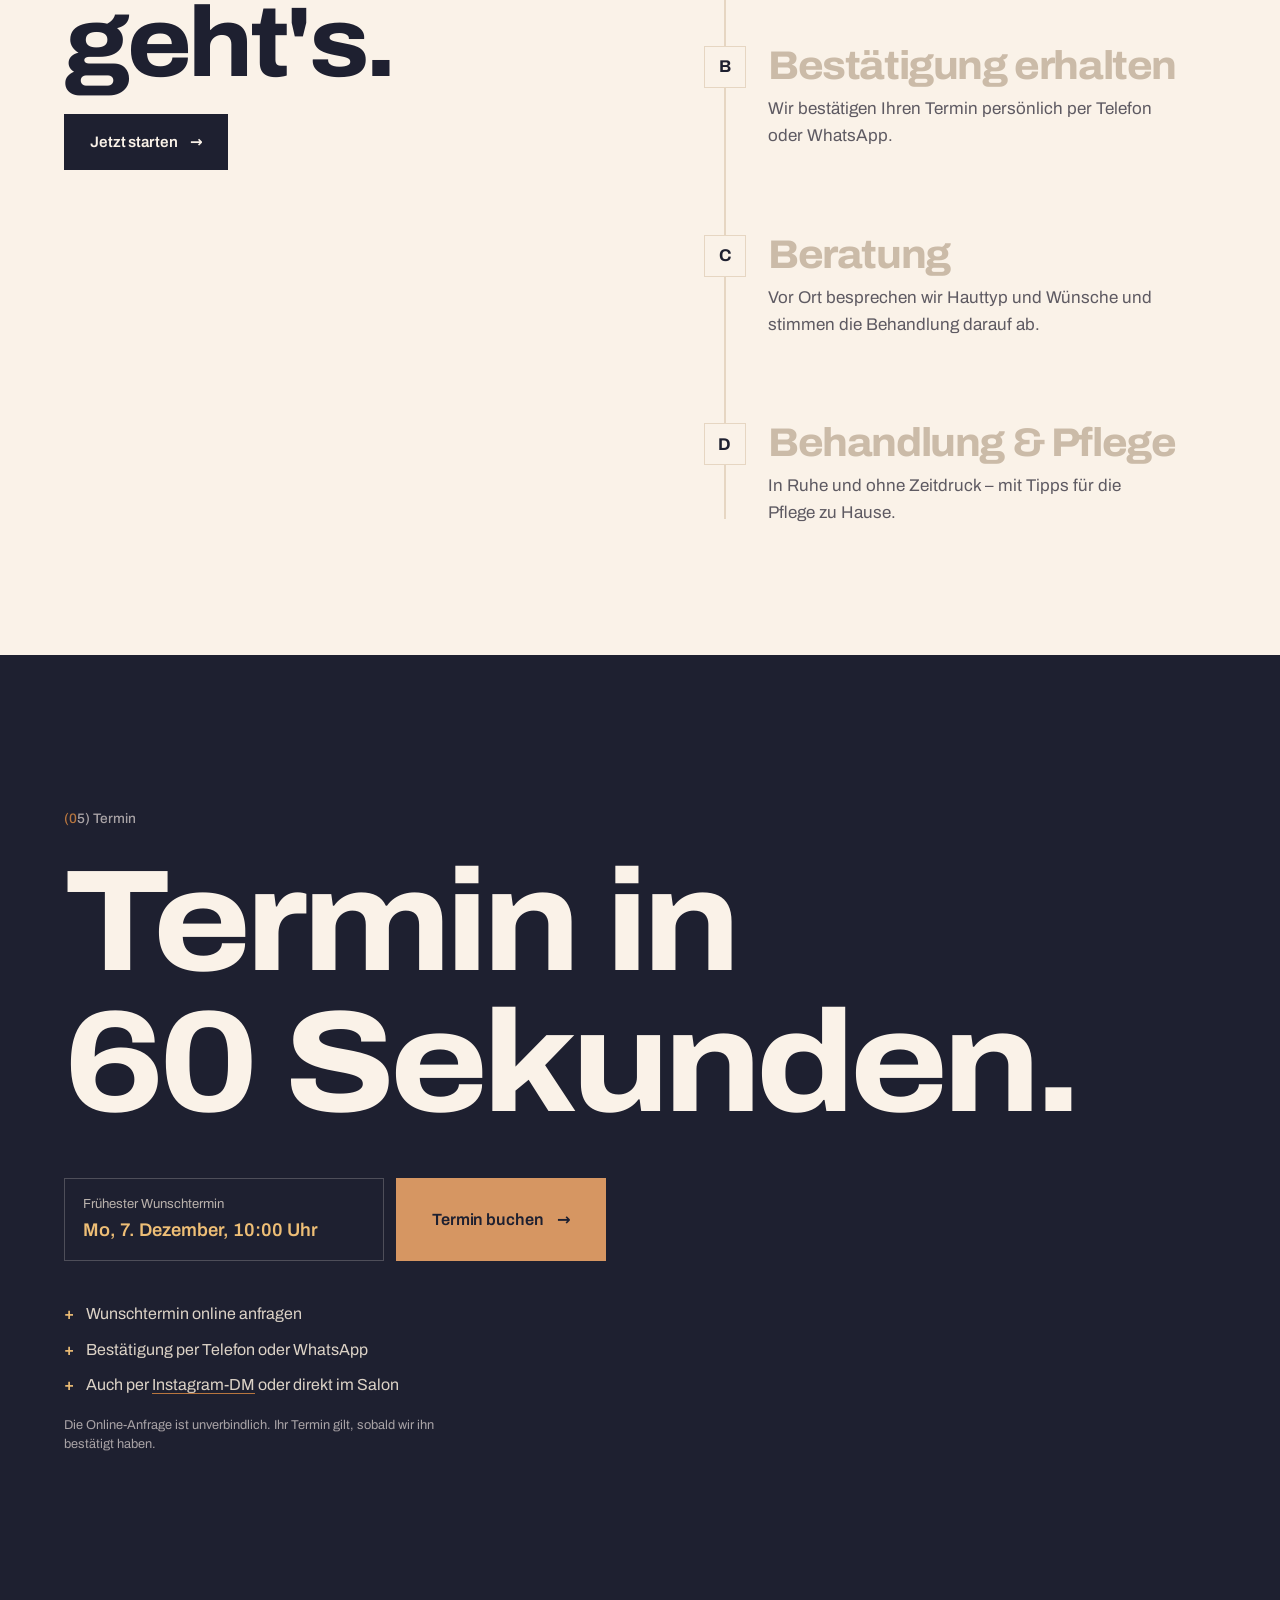
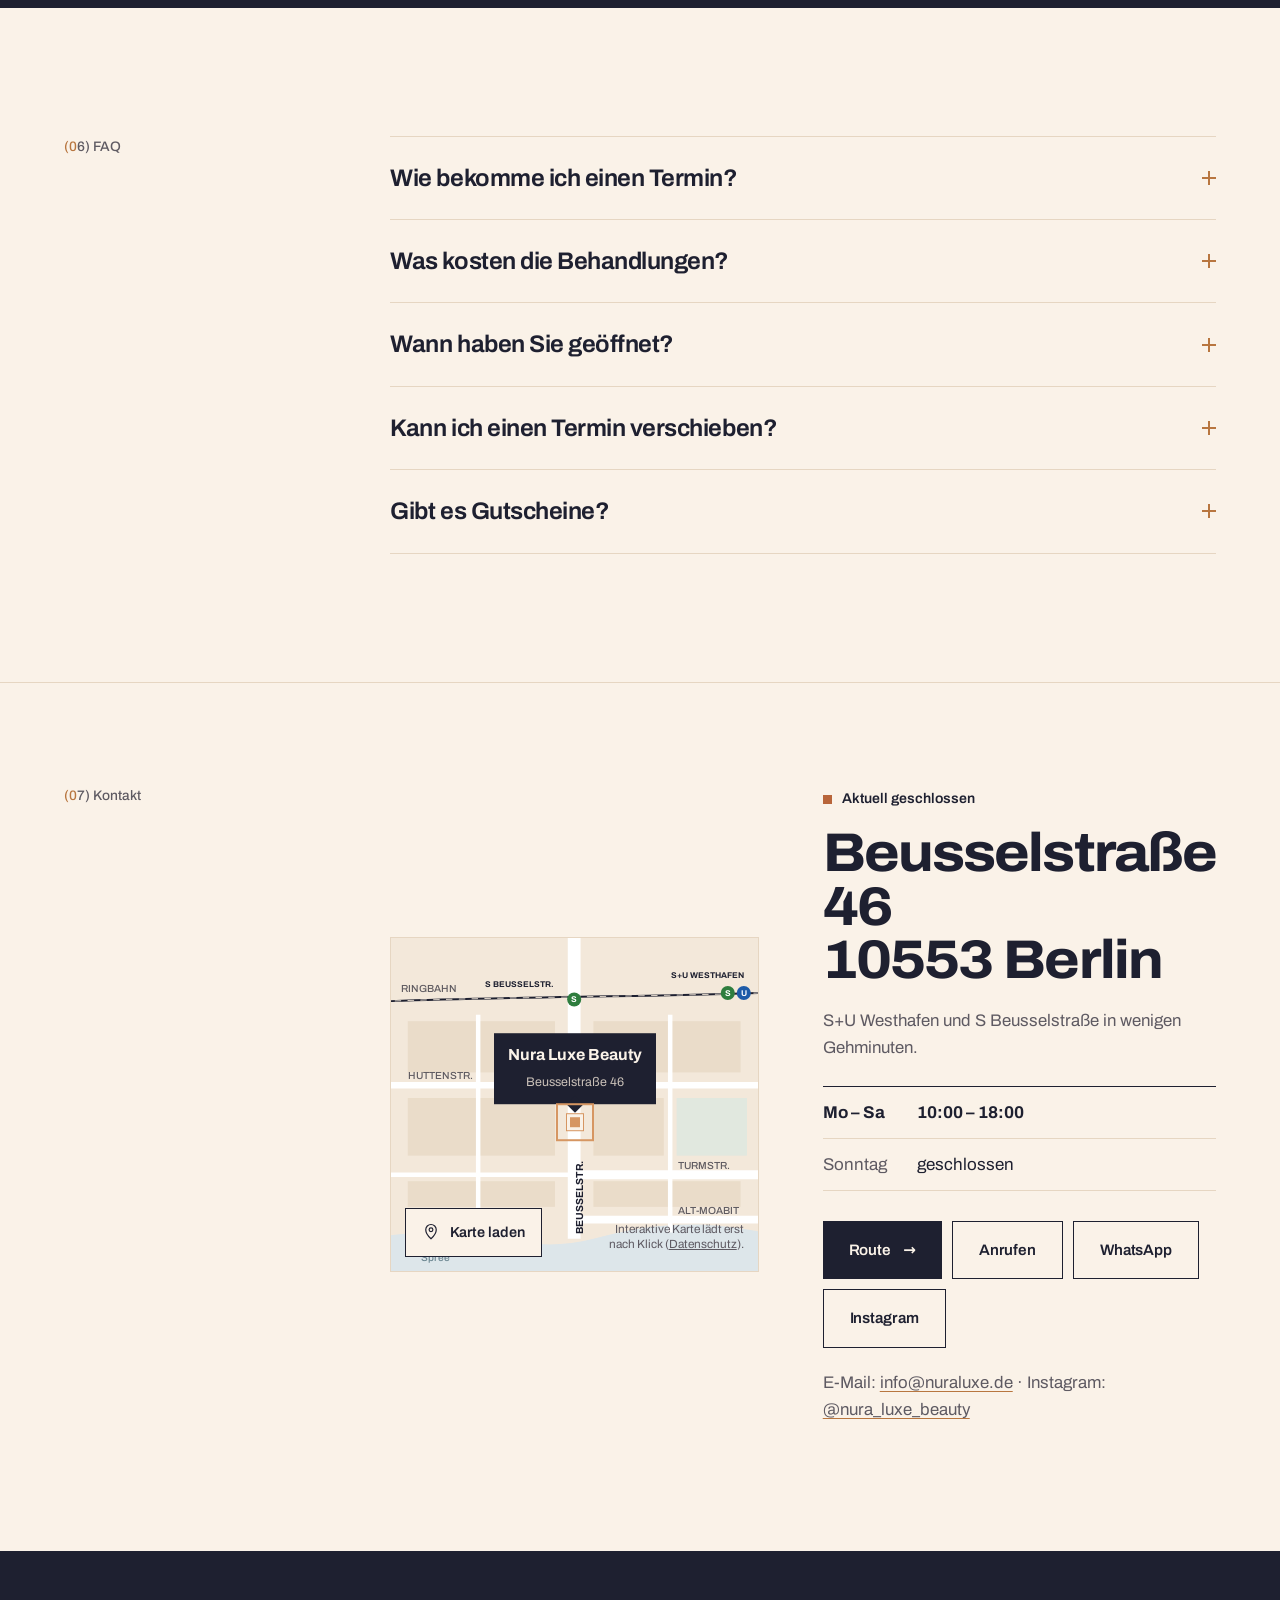
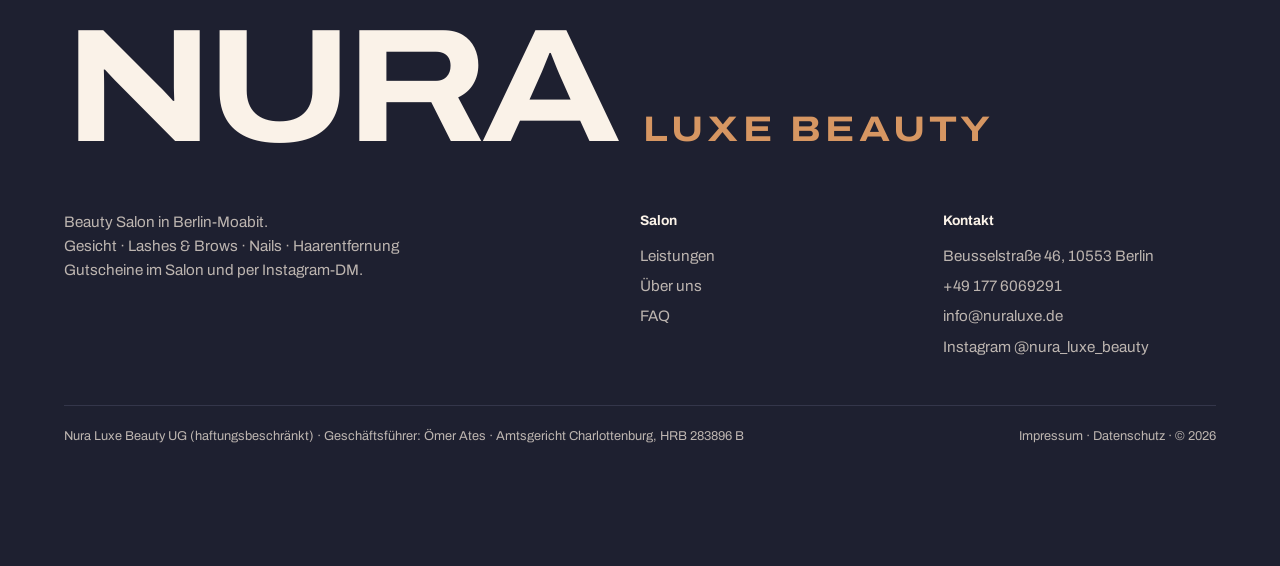
==== commit 91759152: "Modern: Leistungskarten mit Flow-Bildern, Beratung-Foto ohne Ringlicht und aufgehellt Co-Authored-By" ====
--- a/modern/index.html
+++ b/modern/index.html
@@ -240,6 +240,6 @@
   <div class="sh-foot" id="shFoot"><button class="sh-back" id="back" aria-label="Zurück">←</button><div class="sh-sum" id="sum"><b>Behandlung wählen</b><span>4 Schritte zum Termin</span></div><button class="btn btn-ink sh-next" id="next" disabled>Weiter</button></div>
 </div>
 
-<script src="assets/js/app.js?v=20261118" defer></script>
+<script src="assets/js/app.js?v=20261118b" defer></script>
 </body>
 </html>
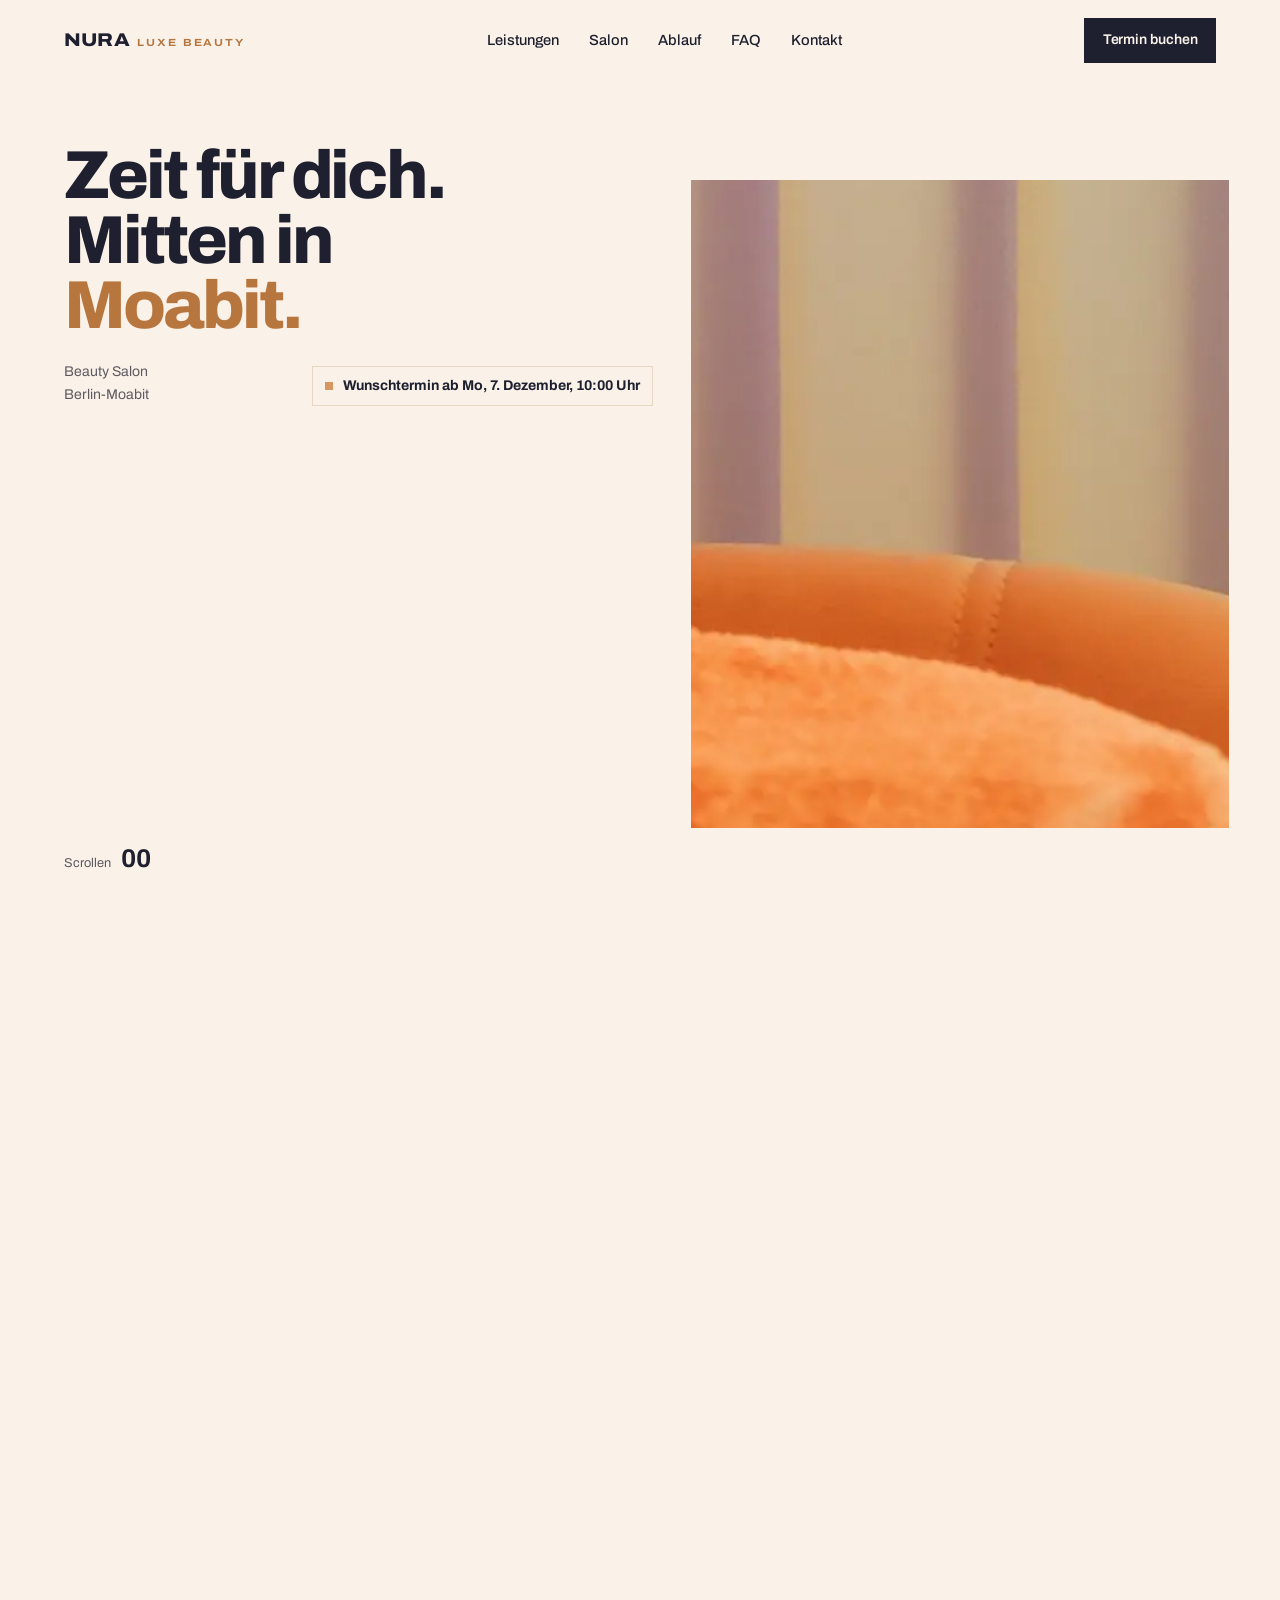
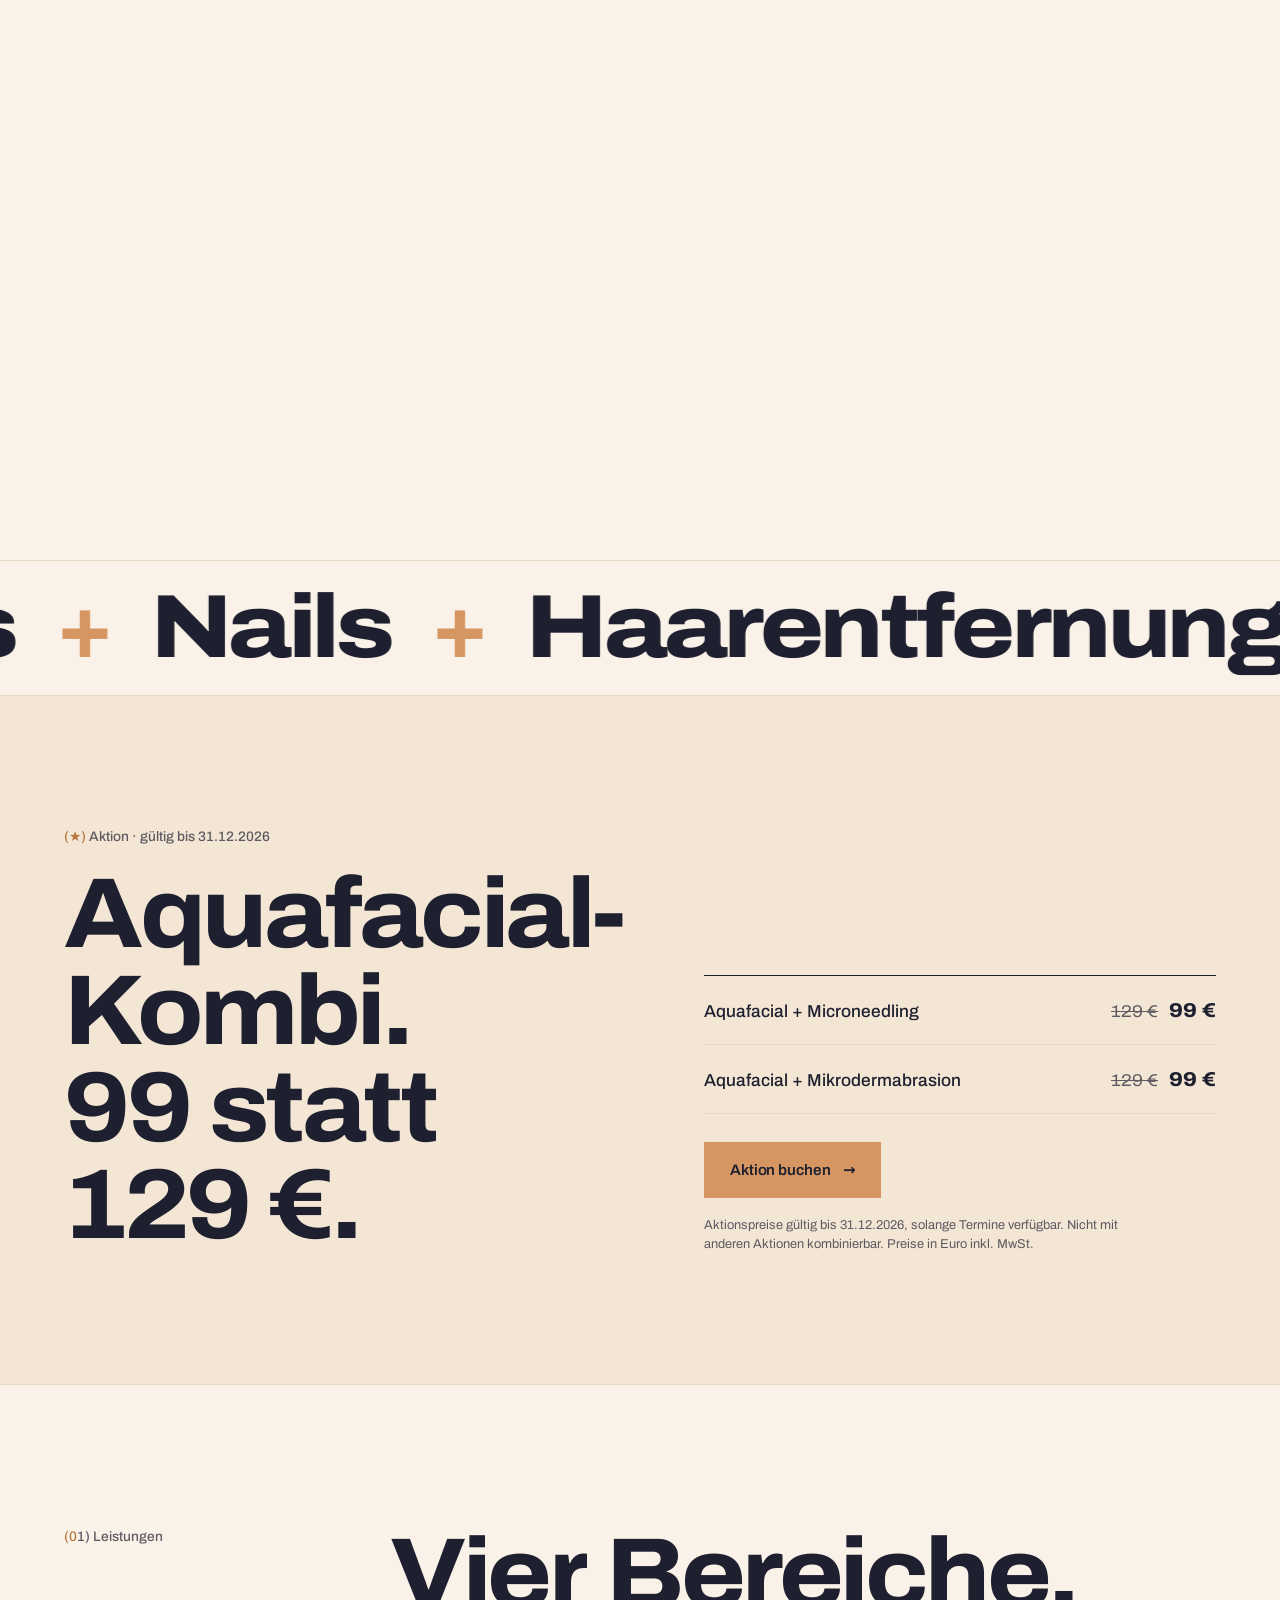
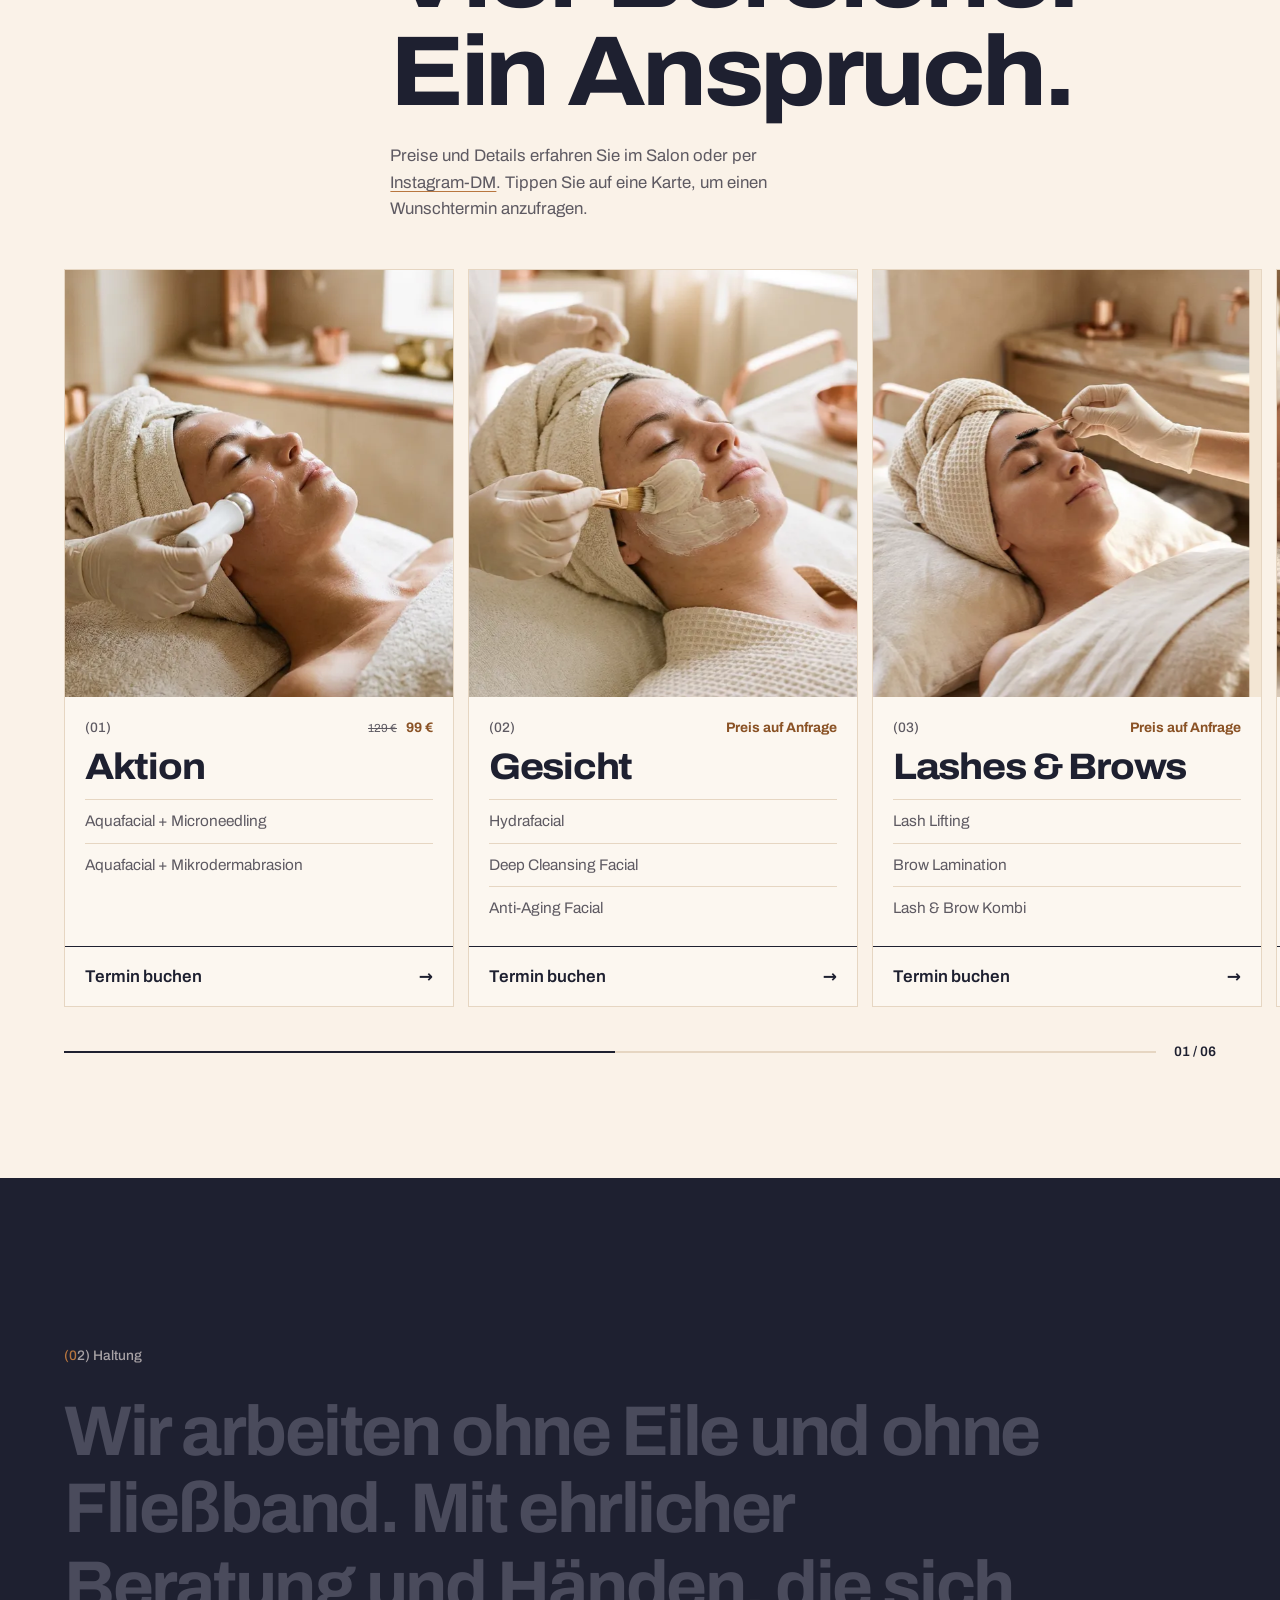
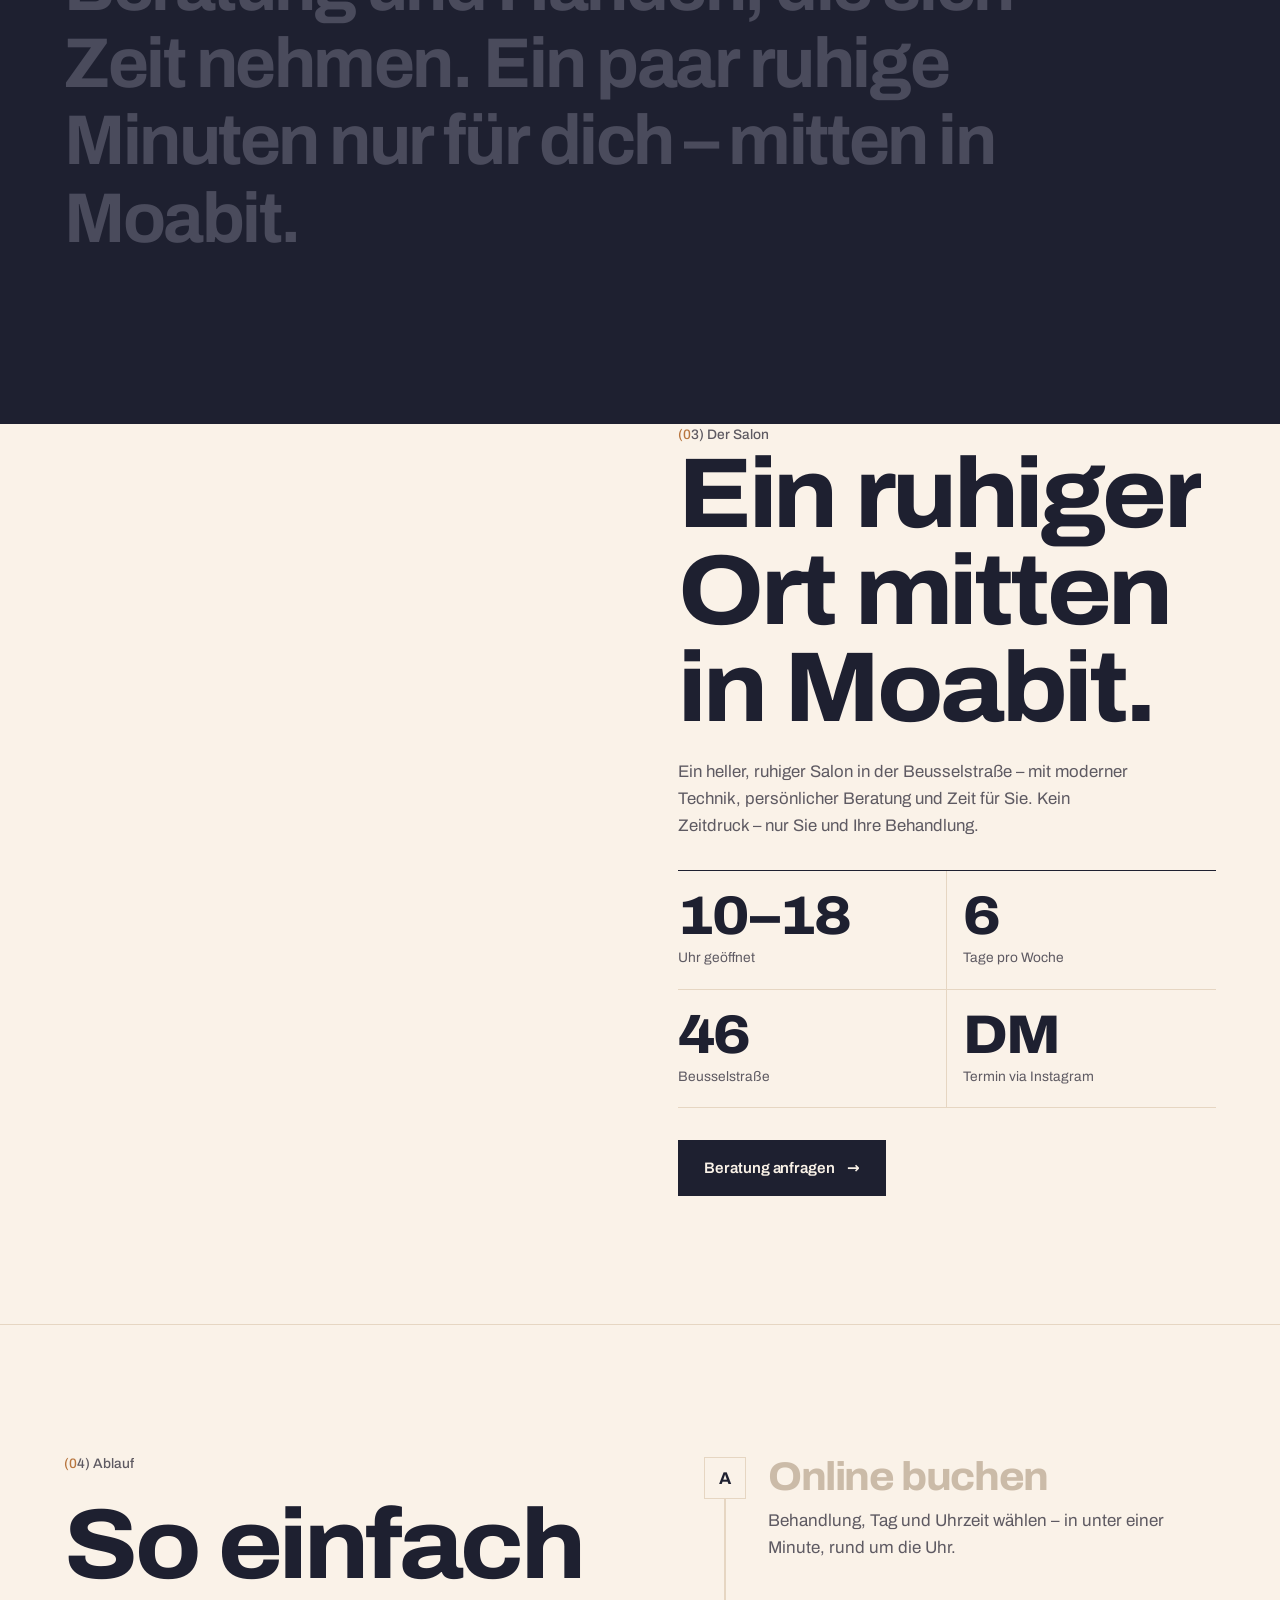
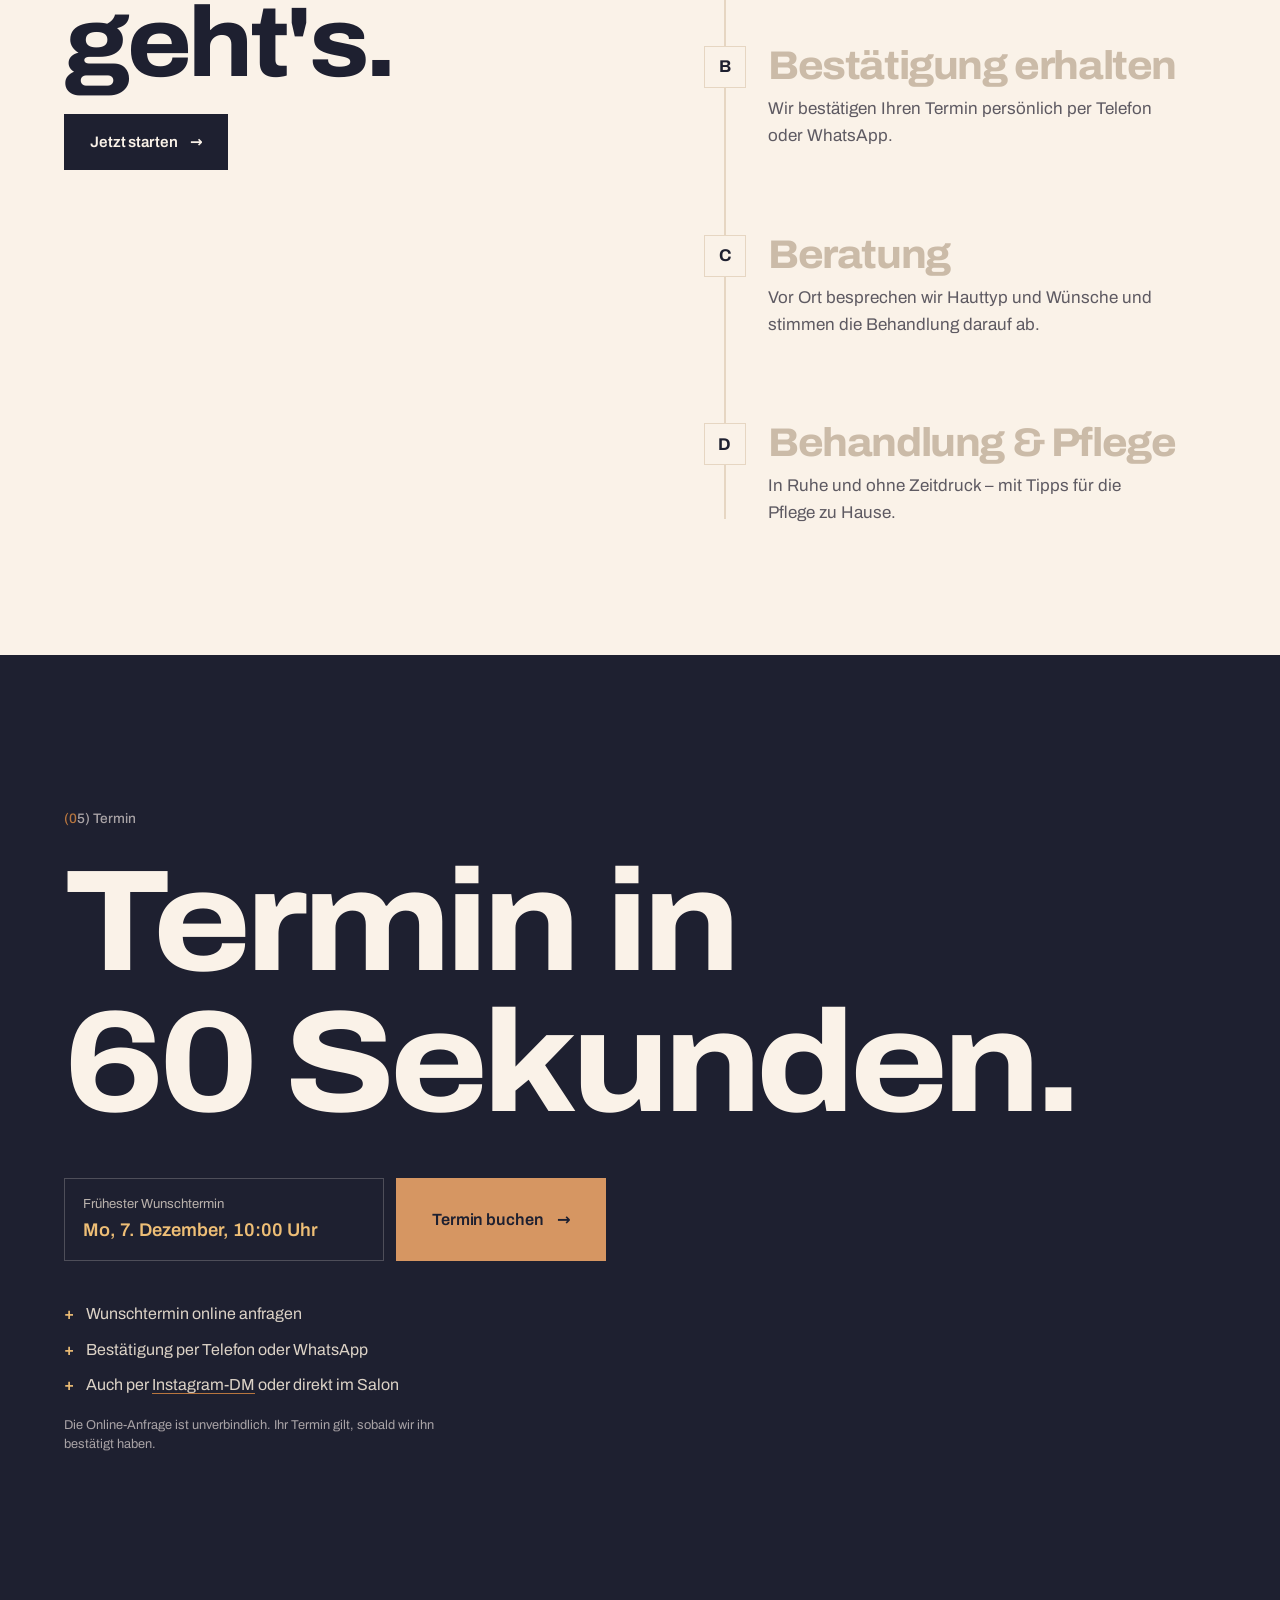
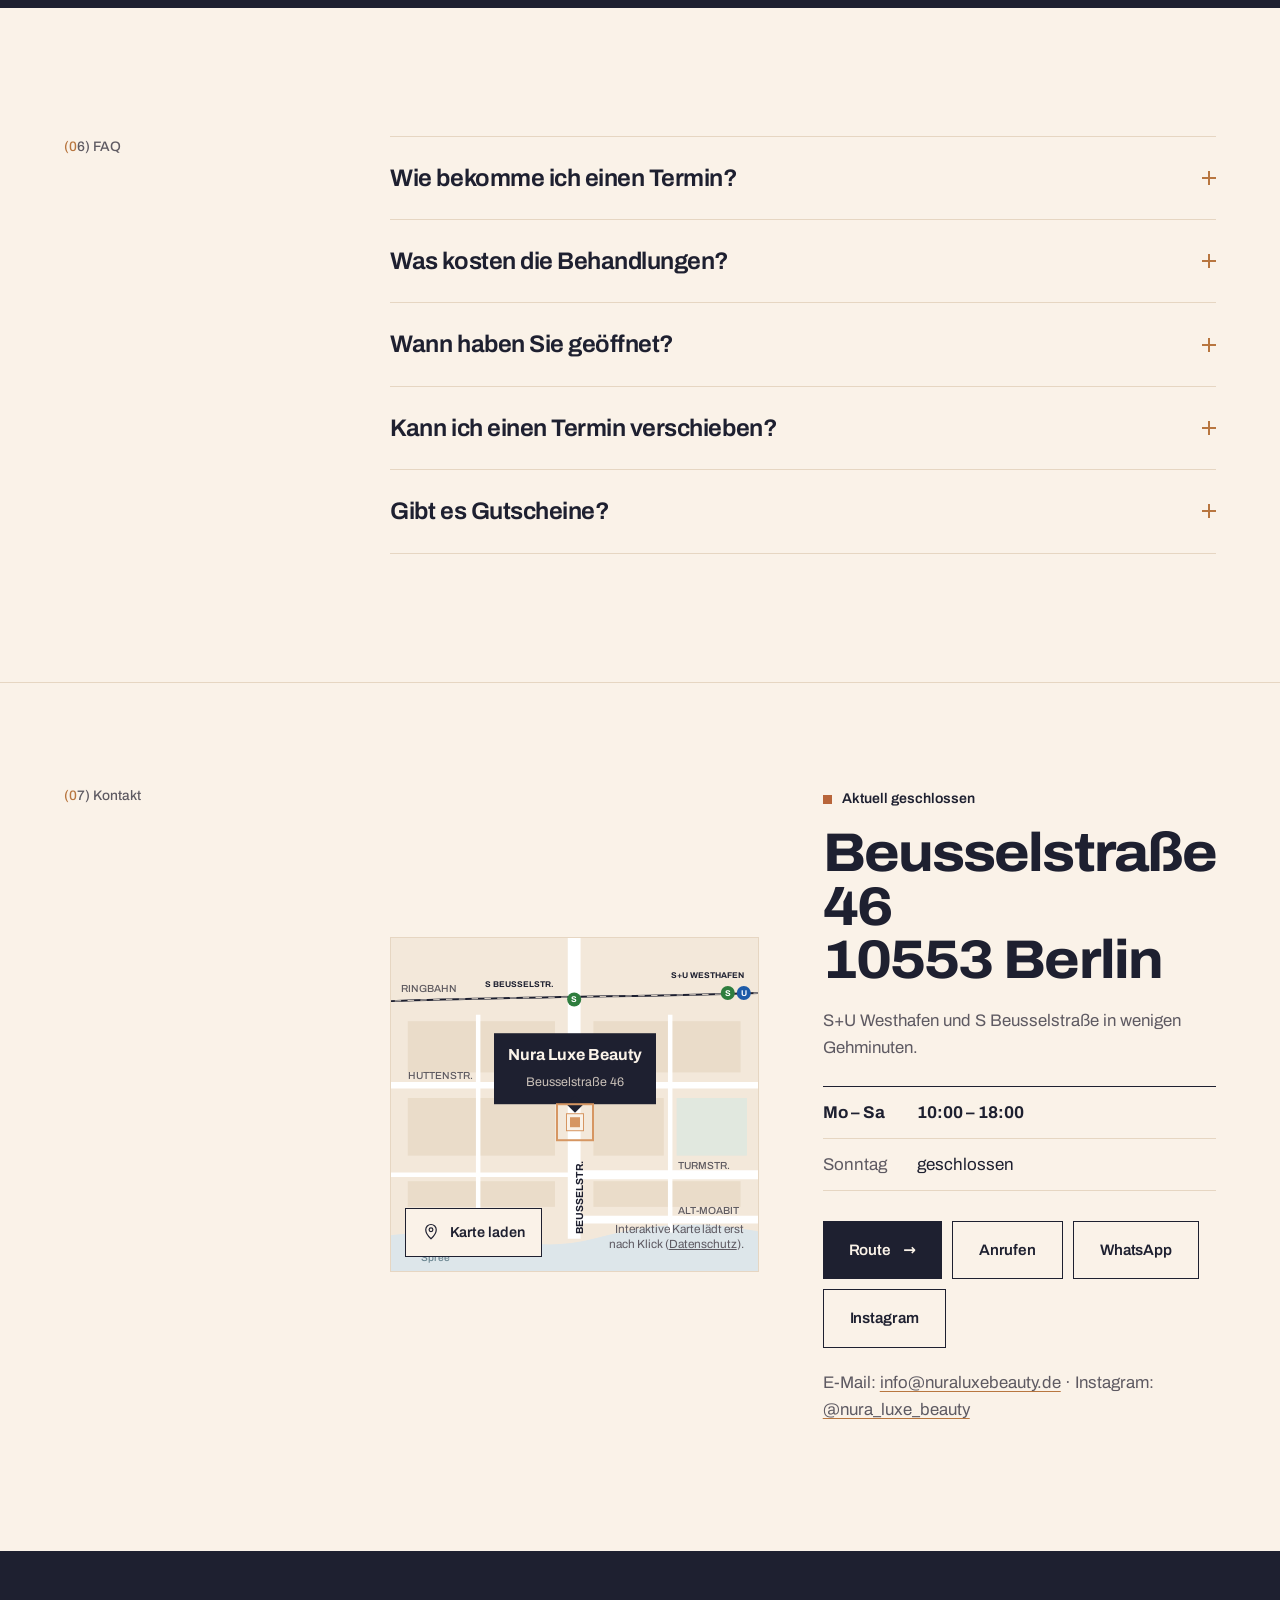
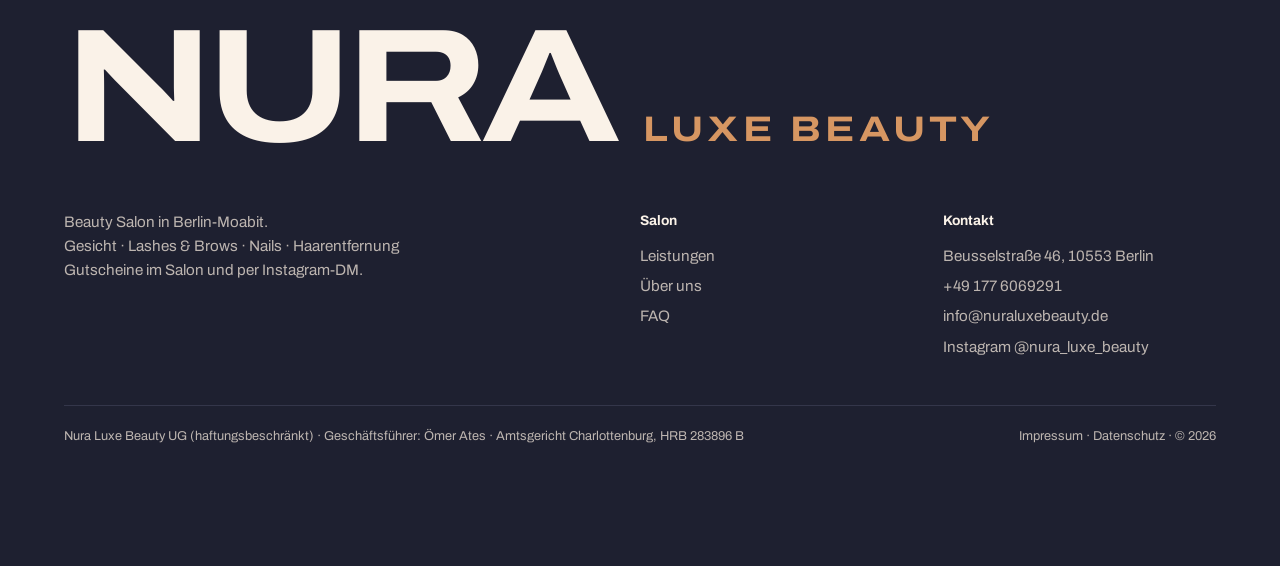
==== commit d5454c1a: "Domain nuraluxebeauty.de: canonical, OG, sitemap, E-Mail, /termin-Weiterleitung Co-Authored-By: Clau" ====
--- a/modern/index.html
+++ b/modern/index.html
@@ -7,23 +7,23 @@
 <meta property="og:type" content="website">
 <meta property="og:title" content="Nura Luxe Beauty – Beauty Salon in Berlin-Moabit">
 <meta property="og:description" content="Nura Luxe Beauty – Beauty Salon in Berlin-Moabit, Beusselstraße 46. Gesicht, Lashes &amp; Brows, Nails, Haarentfernung. Mo–Sa 10–18 Uhr. Termin online, per Instagram-DM oder im Salon.">
-<meta property="og:url" content="https://nuraluxe-modern.vercel.app/">
+<meta property="og:url" content="https://nuraluxebeauty.de/">
 <meta property="og:locale" content="de_DE"><meta property="og:site_name" content="Nura Luxe Beauty">
-<meta property="og:image" content="https://nuraluxe-modern.vercel.app/og.jpg">
+<meta property="og:image" content="https://nuraluxebeauty.de/og.jpg">
 <meta property="og:image:width" content="1200"><meta property="og:image:height" content="630"><meta property="og:image:alt" content="Nura Luxe Beauty – Beauty Salon in der Beusselstraße 46, Berlin-Moabit">
 <meta name="twitter:card" content="summary_large_image">
 <meta name="referrer" content="strict-origin-when-cross-origin">
 <meta name="format-detection" content="telephone=no">
 <title>Nura Luxe Beauty – Beauty Salon in Berlin-Moabit</title>
 <meta name="description" content="Nura Luxe Beauty – Beauty Salon in Berlin-Moabit, Beusselstraße 46. Gesicht, Lashes &amp; Brows, Nails, Haarentfernung. Mo–Sa 10–18 Uhr. Termin online, per Instagram-DM oder im Salon.">
-<link rel="canonical" href="https://nuraluxe-modern.vercel.app/">
+<link rel="canonical" href="https://nuraluxebeauty.de/">
 <link rel="preload" href="assets/fonts/archivo.woff2" as="font" type="font/woff2" crossorigin>
 <link rel="stylesheet" href="assets/css/style.css?v=20261118">
 <link rel="icon" href="favicon.svg" type="image/svg+xml">
 <link rel="icon" href="favicon-32.png" type="image/png" sizes="32x32">
 <link rel="apple-touch-icon" href="apple-touch-icon.png">
 <script type="application/ld+json">
-{"@context": "https://schema.org", "@type": "BeautySalon", "name": "Nura Luxe Beauty", "legalName": "Nura Luxe Beauty UG (haftungsbeschränkt)", "url": "https://nuraluxe-modern.vercel.app/", "image": "https://nuraluxe-modern.vercel.app/og.jpg", "sameAs": ["https://www.instagram.com/nura_luxe_beauty"], "address": {"@type": "PostalAddress", "streetAddress": "Beusselstraße 46", "postalCode": "10553", "addressLocality": "Berlin", "addressCountry": "DE"}, "identifier": "HRB 283896 B", "openingHours": ["Mo-Sa 10:00-18:00"], "telephone": "+49 177 6069291", "email": "info@nuraluxe.de"}
+{"@context": "https://schema.org", "@type": "BeautySalon", "name": "Nura Luxe Beauty", "legalName": "Nura Luxe Beauty UG (haftungsbeschränkt)", "url": "https://nuraluxebeauty.de/", "image": "https://nuraluxebeauty.de/og.jpg", "sameAs": ["https://www.instagram.com/nura_luxe_beauty"], "address": {"@type": "PostalAddress", "streetAddress": "Beusselstraße 46", "postalCode": "10553", "addressLocality": "Berlin", "addressCountry": "DE"}, "identifier": "HRB 283896 B", "openingHours": ["Mo-Sa 10:00-18:00"], "telephone": "+49 177 6069291", "email": "info@nuraluxebeauty.de"}
 </script>
 </head>
 <body class="lock">
@@ -185,7 +185,7 @@
         <p class="rv">S+U Westhafen und S Beusselstraße in wenigen Gehminuten.</p>
         <dl class="hours rv" id="hours"><dt data-d="1">Mo – Sa</dt><dd data-d="1">10:00 – 18:00</dd><dt data-d="0">Sonntag</dt><dd data-d="0">geschlossen</dd></dl>
         <div class="cbtns rv"><a class="btn btn-ink" href="https://www.google.com/maps/search/?api=1&query=Beusselstra%C3%9Fe+46+10553+Berlin">Route <span class="ar">→</span></a><a class="btn btn-line" id="callBtn" href="#">Anrufen</a><a class="btn btn-line" id="waC" href="#" target="_blank" rel="noopener">WhatsApp</a><a class="btn btn-line" data-ig href="https://www.instagram.com/nura_luxe_beauty" target="_blank" rel="noopener">Instagram</a></div>
-        <p class="rv cmail">E-Mail: <a href="mailto:info@nuraluxe.de" class="ul">info@nuraluxe.de</a> · Instagram: <a data-ig href="https://www.instagram.com/nura_luxe_beauty" target="_blank" rel="noopener" class="ul">@nura_luxe_beauty</a></p>
+        <p class="rv cmail">E-Mail: <a href="mailto:info@nuraluxebeauty.de" class="ul">info@nuraluxebeauty.de</a> · Instagram: <a data-ig href="https://www.instagram.com/nura_luxe_beauty" target="_blank" rel="noopener" class="ul">@nura_luxe_beauty</a></p>
       </div>
     </div>
   </div>
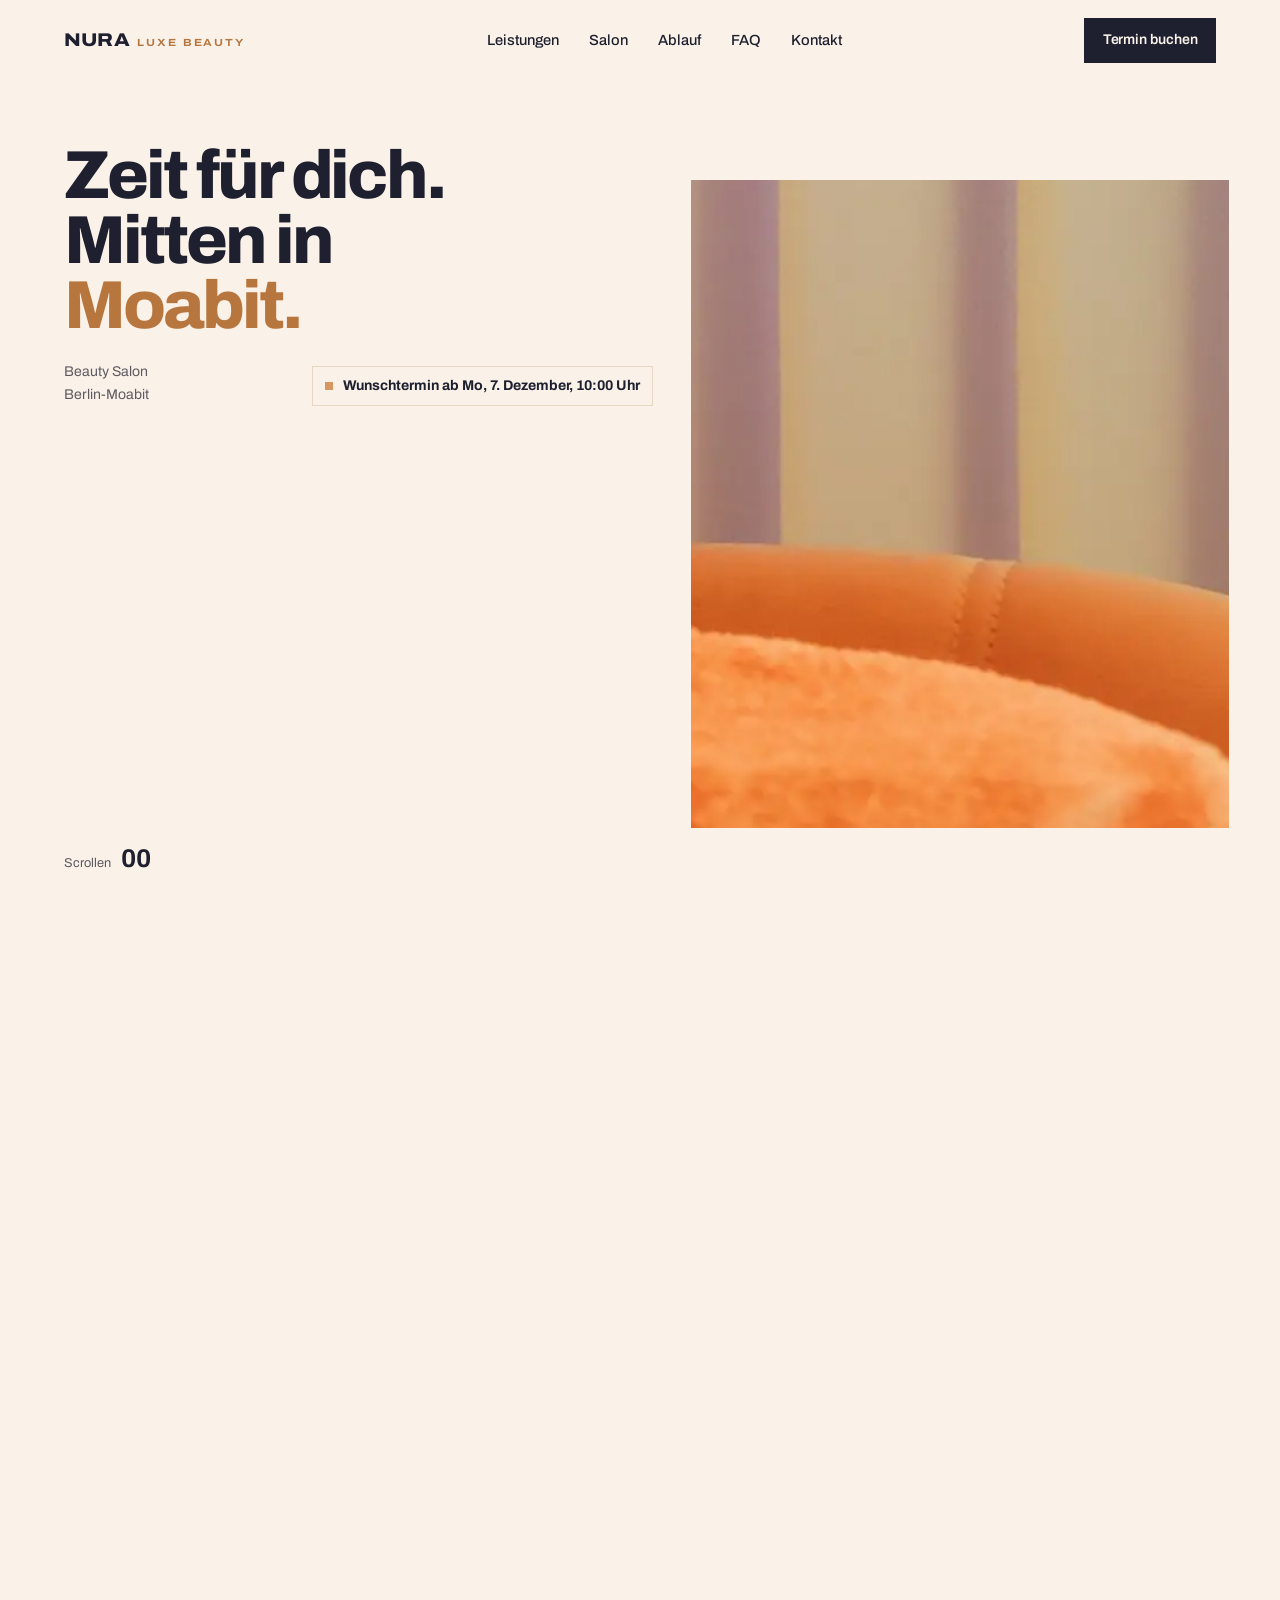
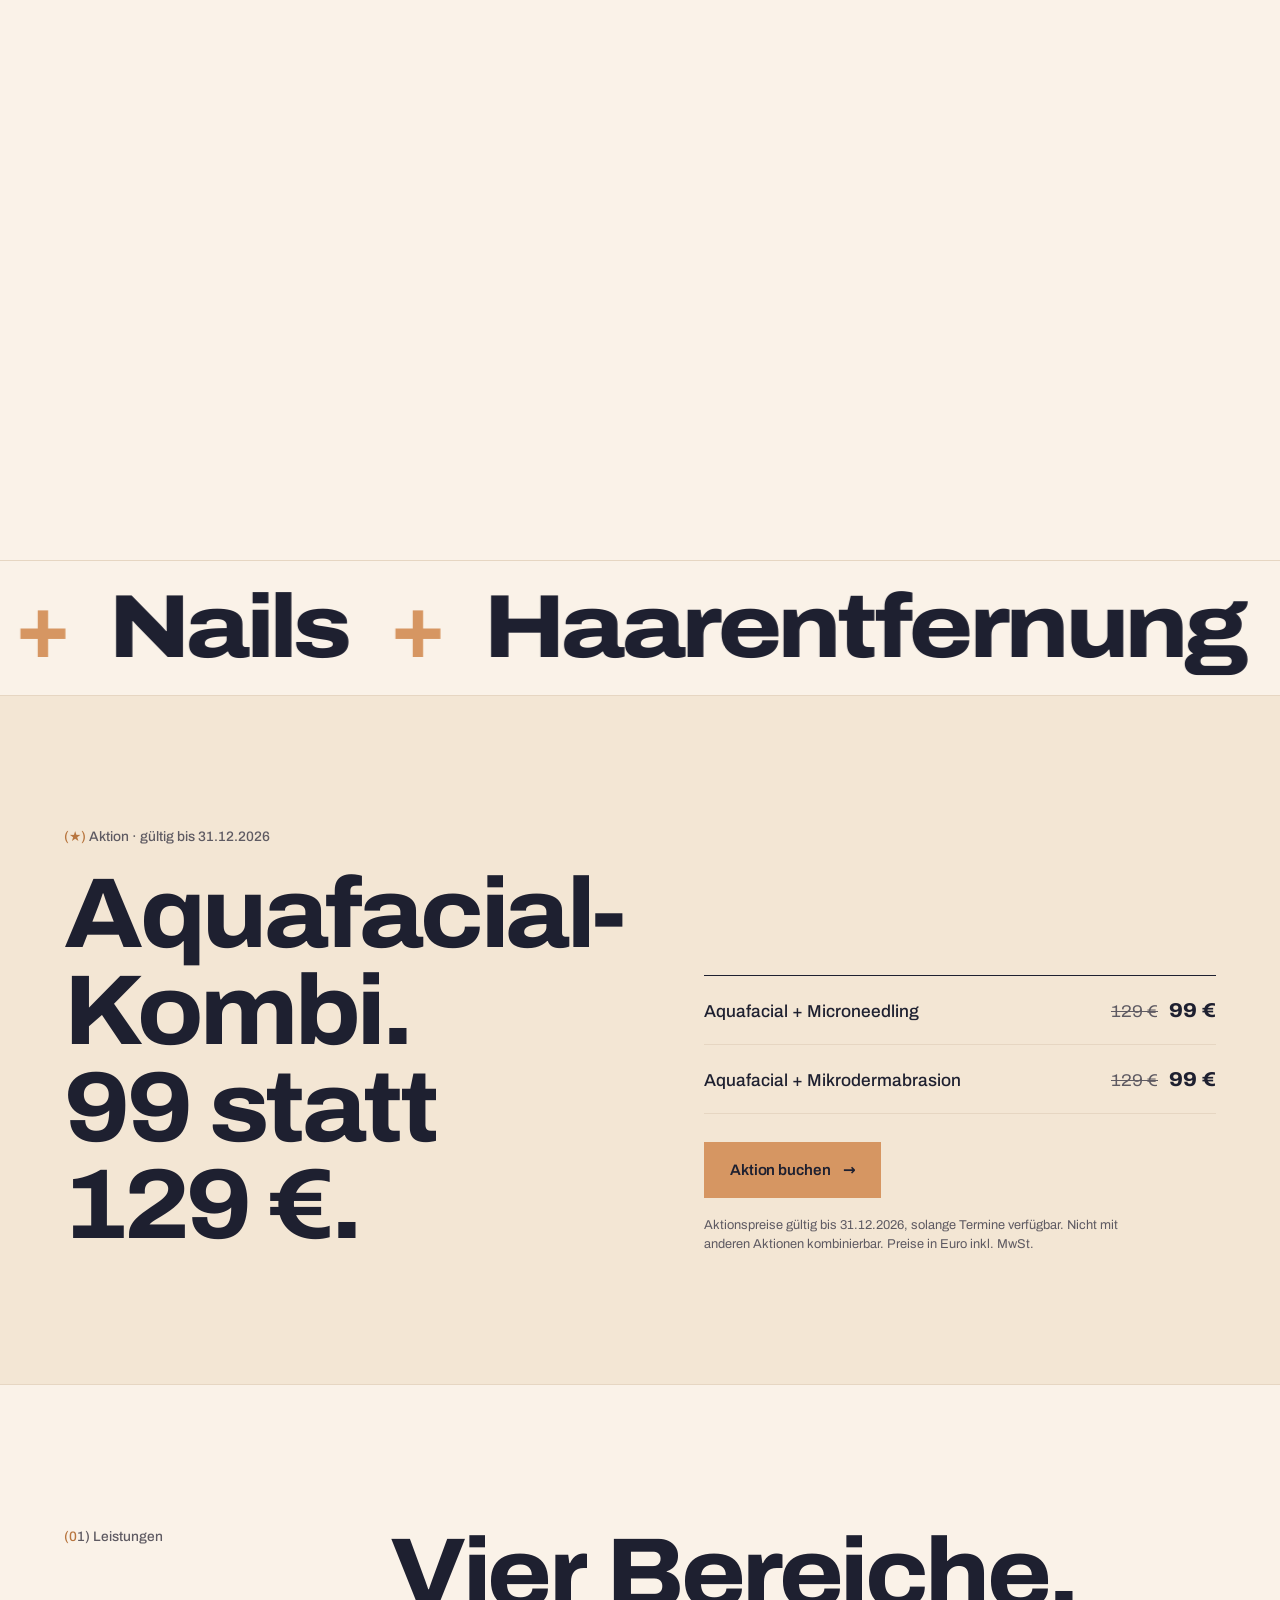
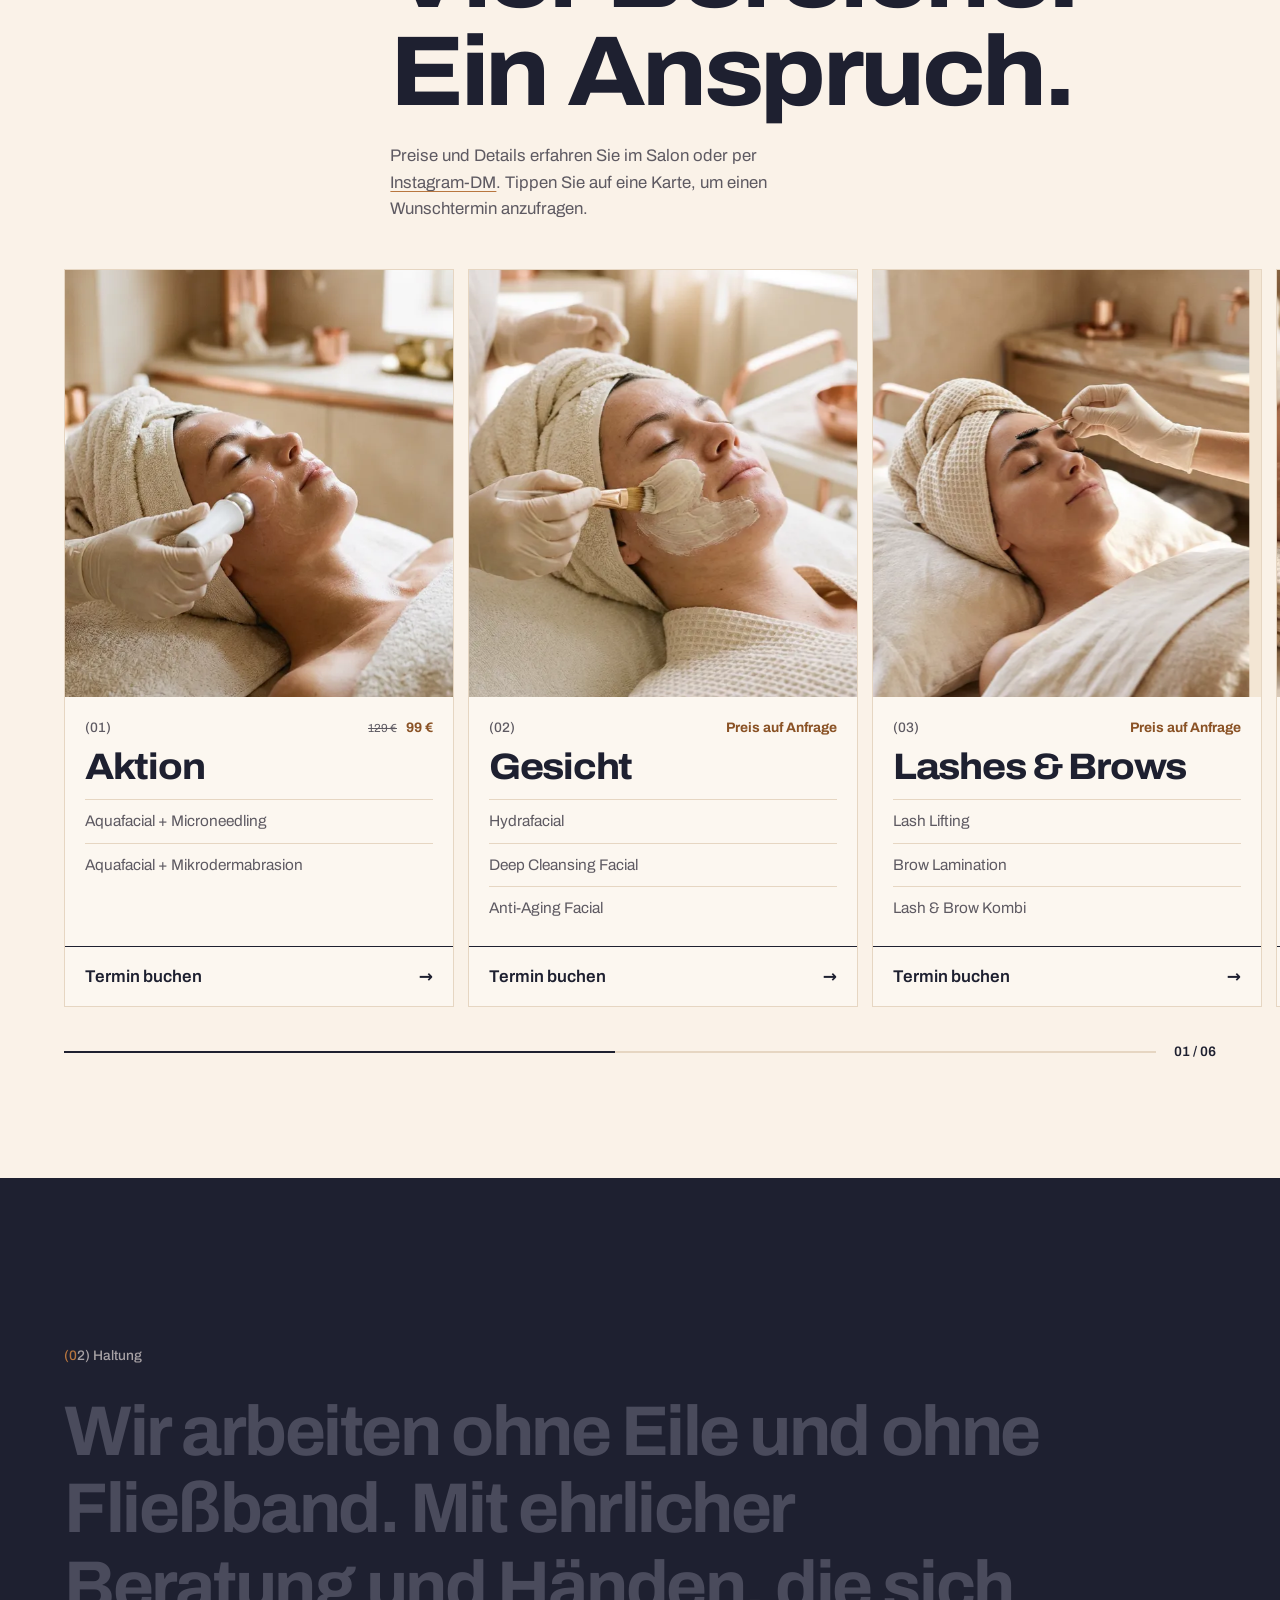
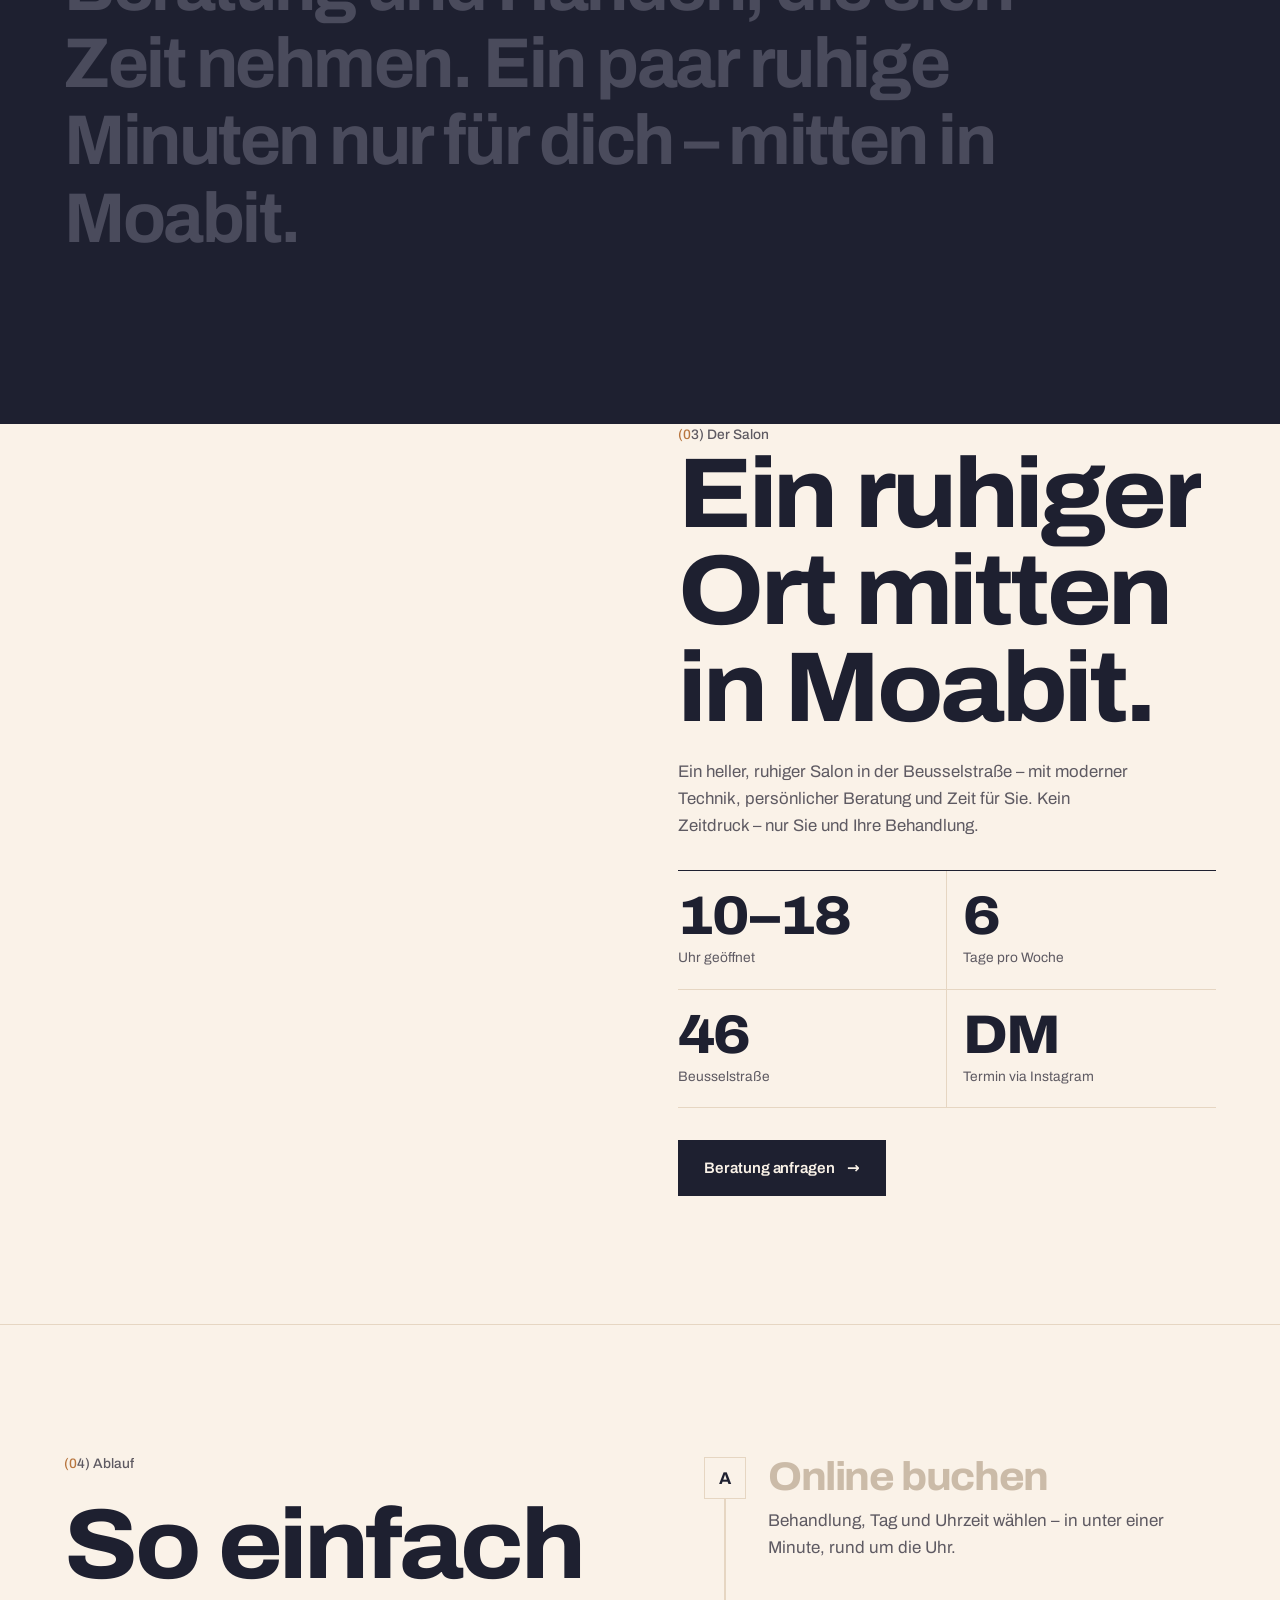
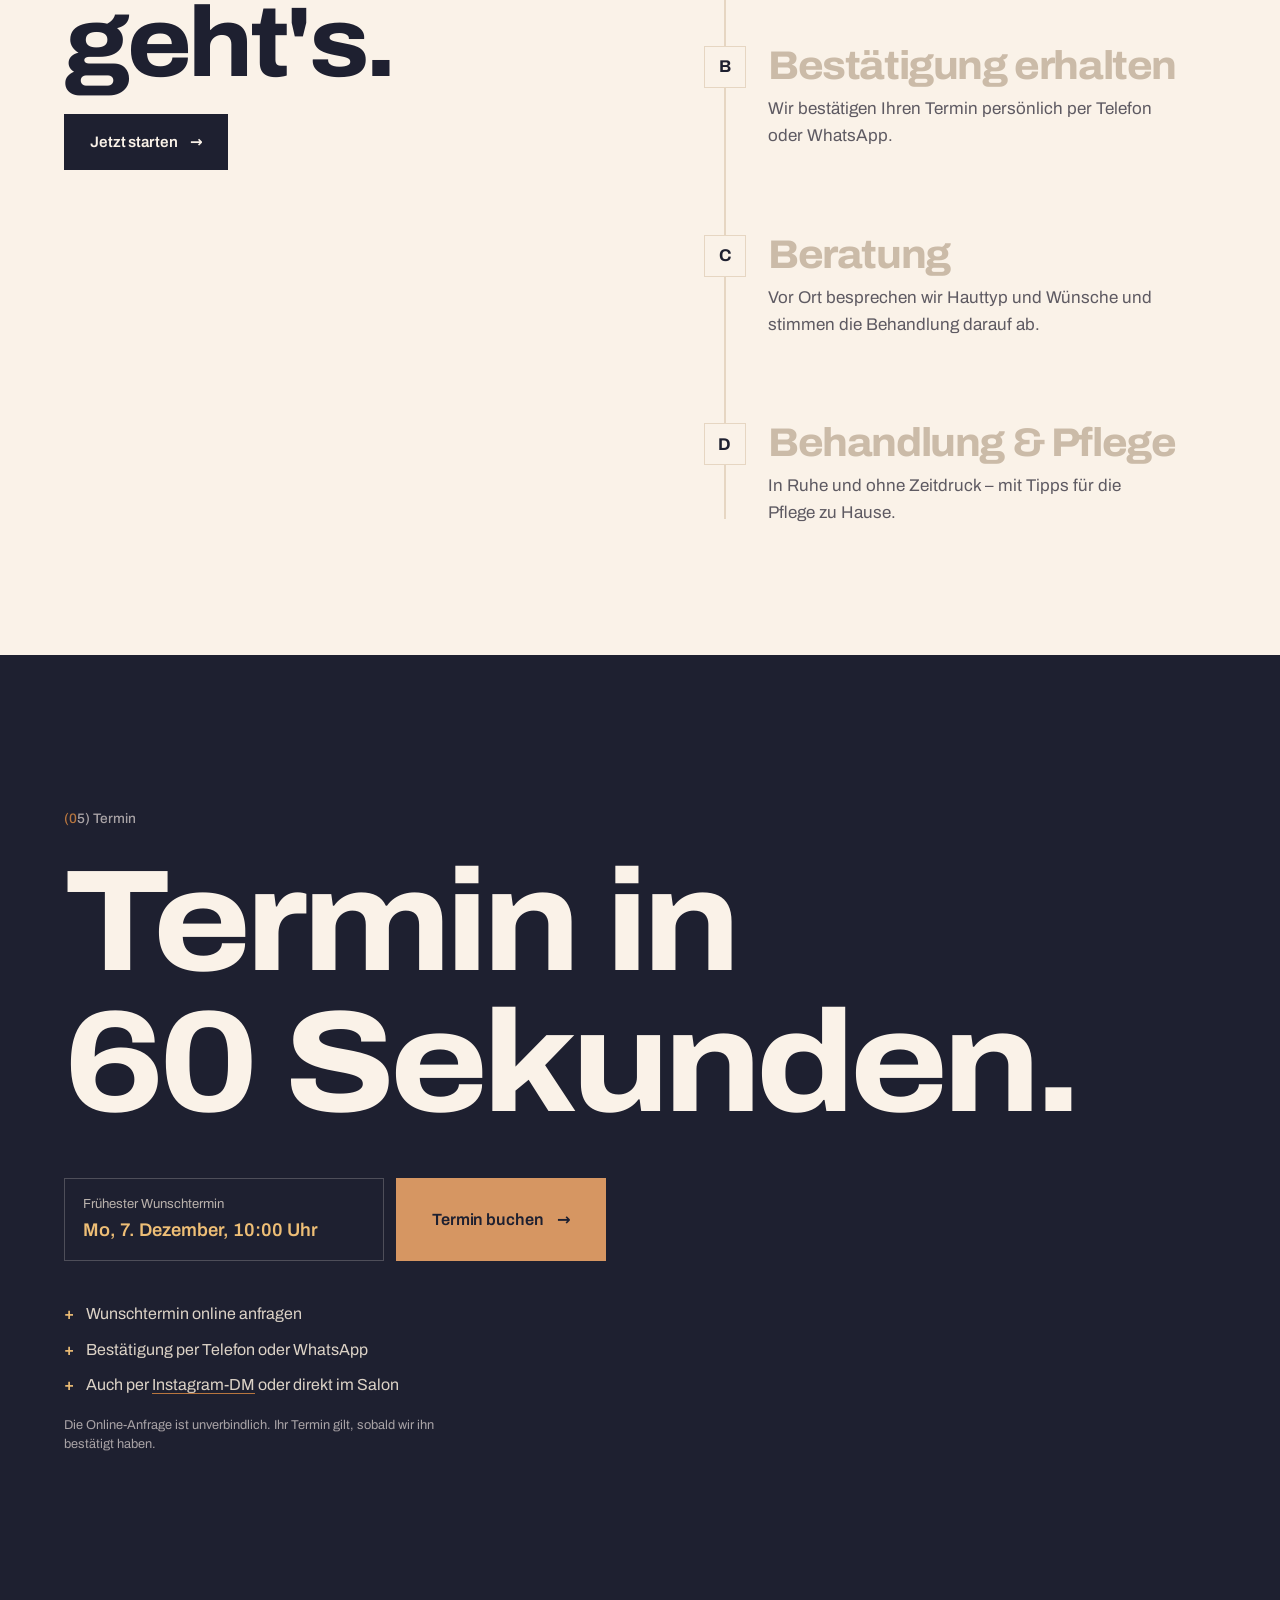
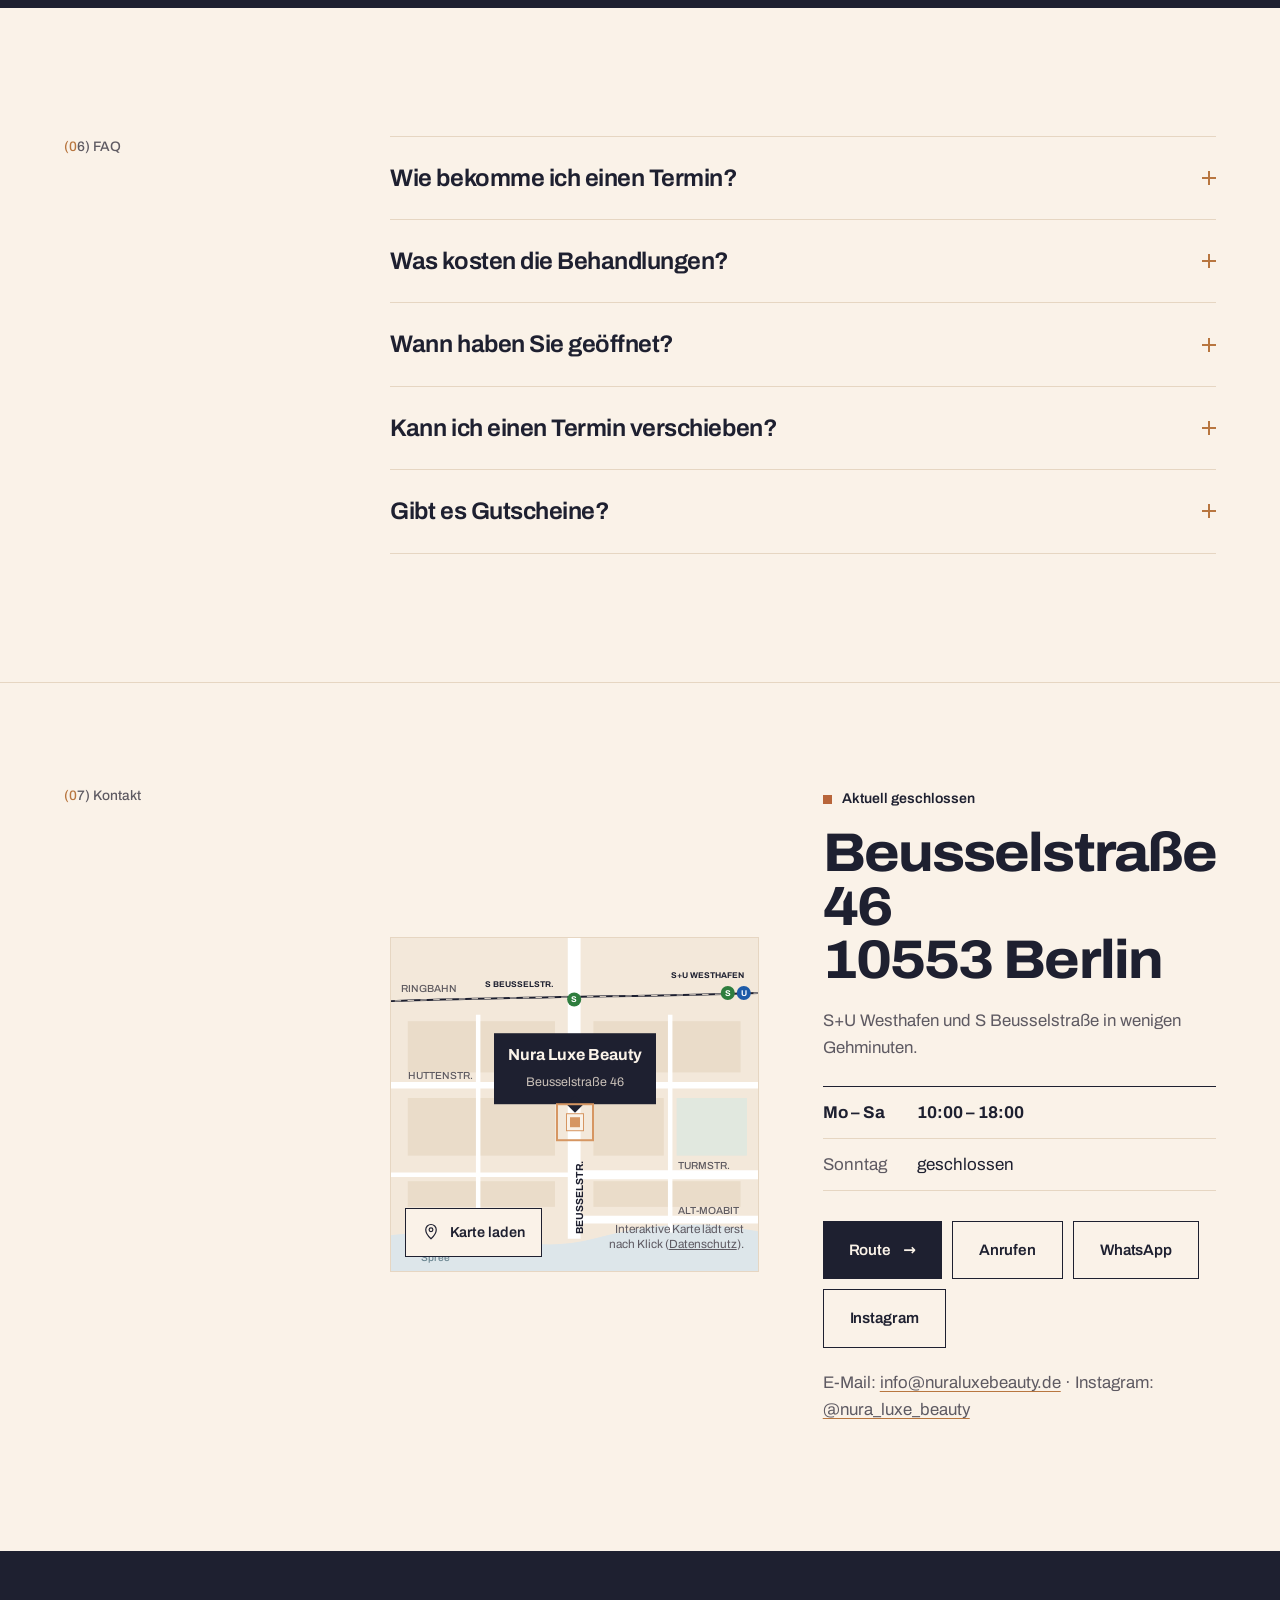
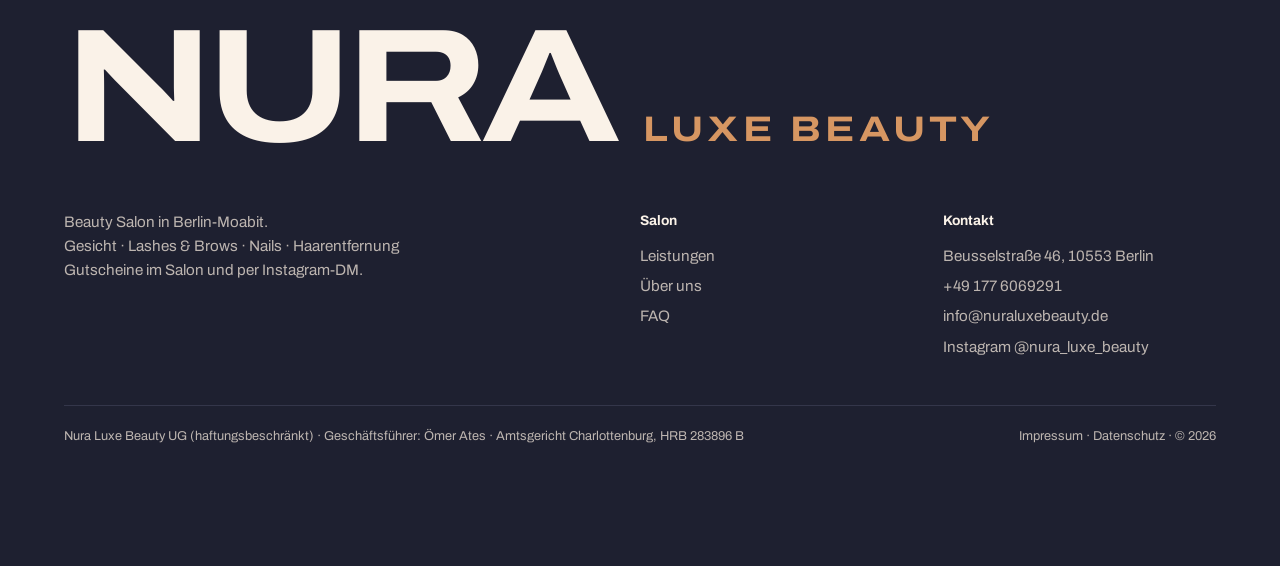
==== commit 88a229df: "nuraluxebeauty.de live: SEO/GEO (Schema-Graph, Geo, FAQ, llms.txt), www/vercel.app-Weiterleitungen C" ====
--- a/modern/index.html
+++ b/modern/index.html
@@ -5,8 +5,8 @@
 <meta name="viewport" content="width=device-width, initial-scale=1, viewport-fit=cover">
 <meta name="theme-color" content="#FAF2E8">
 <meta property="og:type" content="website">
-<meta property="og:title" content="Nura Luxe Beauty – Beauty Salon in Berlin-Moabit">
-<meta property="og:description" content="Nura Luxe Beauty – Beauty Salon in Berlin-Moabit, Beusselstraße 46. Gesicht, Lashes &amp; Brows, Nails, Haarentfernung. Mo–Sa 10–18 Uhr. Termin online, per Instagram-DM oder im Salon.">
+<meta property="og:title" content="Beauty Salon & Kosmetik in Berlin-Moabit | Nura Luxe Beauty">
+<meta property="og:description" content="Kosmetikstudio in der Beusselstraße 46, Berlin-Moabit: Aquafacial, Lash Lifting, Nails und Laser-Haarentfernung. Mo–Sa 10–18 Uhr. Jetzt online Termin buchen.">
 <meta property="og:url" content="https://nuraluxebeauty.de/">
 <meta property="og:locale" content="de_DE"><meta property="og:site_name" content="Nura Luxe Beauty">
 <meta property="og:image" content="https://nuraluxebeauty.de/og.jpg">
@@ -14,17 +14,20 @@
 <meta name="twitter:card" content="summary_large_image">
 <meta name="referrer" content="strict-origin-when-cross-origin">
 <meta name="format-detection" content="telephone=no">
-<title>Nura Luxe Beauty – Beauty Salon in Berlin-Moabit</title>
-<meta name="description" content="Nura Luxe Beauty – Beauty Salon in Berlin-Moabit, Beusselstraße 46. Gesicht, Lashes &amp; Brows, Nails, Haarentfernung. Mo–Sa 10–18 Uhr. Termin online, per Instagram-DM oder im Salon.">
+<title>Beauty Salon & Kosmetik in Berlin-Moabit | Nura Luxe Beauty</title>
+<meta name="description" content="Kosmetikstudio in der Beusselstraße 46, Berlin-Moabit: Aquafacial, Lash Lifting, Nails und Laser-Haarentfernung. Mo–Sa 10–18 Uhr. Jetzt online Termin buchen.">
 <link rel="canonical" href="https://nuraluxebeauty.de/">
+<meta name="robots" content="index, follow, max-image-preview:large, max-snippet:-1">
+<meta name="geo.region" content="DE-BE"><meta name="geo.placename" content="Berlin-Moabit"><meta name="geo.position" content="52.532402;13.328089"><meta name="ICBM" content="52.532402, 13.328089">
+<link rel="alternate" hreflang="de-DE" href="https://nuraluxebeauty.de/"><link rel="alternate" hreflang="x-default" href="https://nuraluxebeauty.de/">
+<meta name="twitter:title" content="Beauty Salon & Kosmetik in Berlin-Moabit | Nura Luxe Beauty"><meta name="twitter:description" content="Kosmetikstudio in der Beusselstraße 46, Berlin-Moabit: Aquafacial, Lash Lifting, Nails und Laser-Haarentfernung. Mo–Sa 10–18 Uhr. Jetzt online Termin buchen."><meta name="twitter:image" content="https://nuraluxebeauty.de/og.jpg">
+
 <link rel="preload" href="assets/fonts/archivo.woff2" as="font" type="font/woff2" crossorigin>
 <link rel="stylesheet" href="assets/css/style.css?v=20261118">
 <link rel="icon" href="favicon.svg" type="image/svg+xml">
 <link rel="icon" href="favicon-32.png" type="image/png" sizes="32x32">
 <link rel="apple-touch-icon" href="apple-touch-icon.png">
-<script type="application/ld+json">
-{"@context": "https://schema.org", "@type": "BeautySalon", "name": "Nura Luxe Beauty", "legalName": "Nura Luxe Beauty UG (haftungsbeschränkt)", "url": "https://nuraluxebeauty.de/", "image": "https://nuraluxebeauty.de/og.jpg", "sameAs": ["https://www.instagram.com/nura_luxe_beauty"], "address": {"@type": "PostalAddress", "streetAddress": "Beusselstraße 46", "postalCode": "10553", "addressLocality": "Berlin", "addressCountry": "DE"}, "identifier": "HRB 283896 B", "openingHours": ["Mo-Sa 10:00-18:00"], "telephone": "+49 177 6069291", "email": "info@nuraluxebeauty.de"}
-</script>
+<script type="application/ld+json">{"@context":"https://schema.org","@graph":[{"@type":"WebSite","@id":"https://nuraluxebeauty.de/#website","url":"https://nuraluxebeauty.de/","name":"Nura Luxe Beauty","inLanguage":"de-DE","publisher":{"@id":"https://nuraluxebeauty.de/#salon"}},{"@type":"BeautySalon","@id":"https://nuraluxebeauty.de/#salon","name":"Nura Luxe Beauty","legalName":"Nura Luxe Beauty UG (haftungsbeschränkt)","description":"Kosmetikstudio und Beauty Salon in Berlin-Moabit: Gesichtsbehandlungen (Aquafacial, Microneedling, Mikrodermabrasion), Lash Lifting & Brow Lamination, Maniküre, Pediküre, Laser-Haarentfernung und Waxing.","url":"https://nuraluxebeauty.de/","image":"https://nuraluxebeauty.de/og.jpg","logo":"https://nuraluxebeauty.de/apple-touch-icon.png","telephone":"+49 177 6069291","email":"info@nuraluxebeauty.de","sameAs":["https://www.instagram.com/nura_luxe_beauty/"],"address":{"@type":"PostalAddress","streetAddress":"Beusselstraße 46","postalCode":"10553","addressLocality":"Berlin","addressRegion":"Berlin","addressCountry":"DE"},"geo":{"@type":"GeoCoordinates","latitude":52.532402,"longitude":13.328089},"hasMap":"https://www.google.com/maps/search/?api=1&query=Nura+Luxe+Beauty+Beusselstra%C3%9Fe+46+10553+Berlin","areaServed":[{"@type":"Place","name":"Moabit"},{"@type":"Place","name":"Berlin-Mitte"},{"@type":"Place","name":"Tiergarten"},{"@type":"Place","name":"Charlottenburg"},{"@type":"Place","name":"Berlin"}],"openingHoursSpecification":[{"@type":"OpeningHoursSpecification","dayOfWeek":["Monday","Tuesday","Wednesday","Thursday","Friday","Saturday"],"opens":"10:00","closes":"18:00"}],"currenciesAccepted":"EUR","identifier":"HRB 283896 B","potentialAction":{"@type":"ReserveAction","target":{"@type":"EntryPoint","urlTemplate":"https://nuraluxebeauty.de/#buchen","inLanguage":"de"},"result":{"@type":"Reservation","name":"Termin"}},"hasOfferCatalog":{"@type":"OfferCatalog","name":"Behandlungen","itemListElement":[{"@type":"OfferCatalog","name":"Aktion","itemListElement":[{"@type":"Offer","itemOffered":{"@type":"Service","name":"Aquafacial + Microneedling","category":"Aktion","provider":{"@id":"https://nuraluxebeauty.de/#salon"}},"price":"99.00","priceCurrency":"EUR","validThrough":"2026-12-31","description":"Aktionspreis statt 129 €"},{"@type":"Offer","itemOffered":{"@type":"Service","name":"Aquafacial + Mikrodermabrasion","category":"Aktion","provider":{"@id":"https://nuraluxebeauty.de/#salon"}},"price":"99.00","priceCurrency":"EUR","validThrough":"2026-12-31","description":"Aktionspreis statt 129 €"}]},{"@type":"OfferCatalog","name":"Gesicht","itemListElement":[{"@type":"Offer","itemOffered":{"@type":"Service","name":"Hydrafacial","category":"Gesicht","provider":{"@id":"https://nuraluxebeauty.de/#salon"}}},{"@type":"Offer","itemOffered":{"@type":"Service","name":"Deep Cleansing Facial","category":"Gesicht","provider":{"@id":"https://nuraluxebeauty.de/#salon"}}},{"@type":"Offer","itemOffered":{"@type":"Service","name":"Anti-Aging Facial","category":"Gesicht","provider":{"@id":"https://nuraluxebeauty.de/#salon"}}}]},{"@type":"OfferCatalog","name":"Lashes & Brows","itemListElement":[{"@type":"Offer","itemOffered":{"@type":"Service","name":"Lash Lifting","category":"Lashes & Brows","provider":{"@id":"https://nuraluxebeauty.de/#salon"}}},{"@type":"Offer","itemOffered":{"@type":"Service","name":"Brow Lamination","category":"Lashes & Brows","provider":{"@id":"https://nuraluxebeauty.de/#salon"}}},{"@type":"Offer","itemOffered":{"@type":"Service","name":"Lash & Brow Kombi","category":"Lashes & Brows","provider":{"@id":"https://nuraluxebeauty.de/#salon"}}}]},{"@type":"OfferCatalog","name":"Nails","itemListElement":[{"@type":"Offer","itemOffered":{"@type":"Service","name":"Maniküre","category":"Nails","provider":{"@id":"https://nuraluxebeauty.de/#salon"}}},{"@type":"Offer","itemOffered":{"@type":"Service","name":"Gel-Maniküre","category":"Nails","provider":{"@id":"https://nuraluxebeauty.de/#salon"}}},{"@type":"Offer","itemOffered":{"@type":"Service","name":"Pediküre","category":"Nails","provider":{"@id":"https://nuraluxebeauty.de/#salon"}}}]},{"@type":"OfferCatalog","name":"Haarentfernung","itemListElement":[{"@type":"Offer","itemOffered":{"@type":"Service","name":"Laser-Haarentfernung Achseln","category":"Haarentfernung","provider":{"@id":"https://nuraluxebeauty.de/#salon"}}},{"@type":"Offer","itemOffered":{"@type":"Service","name":"Laser-Haarentfernung Beine komplett","category":"Haarentfernung","provider":{"@id":"https://nuraluxebeauty.de/#salon"}}},{"@type":"Offer","itemOffered":{"@type":"Service","name":"Waxing Gesicht","category":"Haarentfernung","provider":{"@id":"https://nuraluxebeauty.de/#salon"}}}]},{"@type":"OfferCatalog","name":"Beratung","itemListElement":[{"@type":"Offer","itemOffered":{"@type":"Service","name":"Hautanalyse & Beratung","category":"Beratung","provider":{"@id":"https://nuraluxebeauty.de/#salon"}},"price":"0","priceCurrency":"EUR"}]}]}},{"@type":"FAQPage","@id":"https://nuraluxebeauty.de/#faq","mainEntity":[{"@type":"Question","name":"Wie bekomme ich einen Termin?","acceptedAnswer":{"@type":"Answer","text":"Online über „Termin buchen“, per Instagram-DM an @nura_luxe_beauty oder direkt im Salon. Online-Anfragen bestätigen wir zeitnah per Telefon oder WhatsApp."}},{"@type":"Question","name":"Was kosten die Behandlungen?","acceptedAnswer":{"@type":"Answer","text":"Die aktuellen Preise erfahren Sie im Salon oder per Instagram-DM. Aktionspreise stehen hier auf der Seite."}},{"@type":"Question","name":"Wann haben Sie geöffnet?","acceptedAnswer":{"@type":"Answer","text":"Montag bis Samstag von 10:00 bis 18:00 Uhr. Sonntag ist geschlossen."}},{"@type":"Question","name":"Kann ich einen Termin verschieben?","acceptedAnswer":{"@type":"Answer","text":"Natürlich – bitte geben Sie uns so früh wie möglich Bescheid, telefonisch, per WhatsApp oder per Instagram-DM."}},{"@type":"Question","name":"Gibt es Gutscheine?","acceptedAnswer":{"@type":"Answer","text":"Ja – Gutscheine erhalten Sie direkt im Salon oder per Instagram-DM. Ein schönes Geschenk: eine Pause zum Verschenken."}}]}]}</script>
 </head>
 <body class="lock">
 <a class="skip" href="#leistungen">Zum Inhalt springen</a>
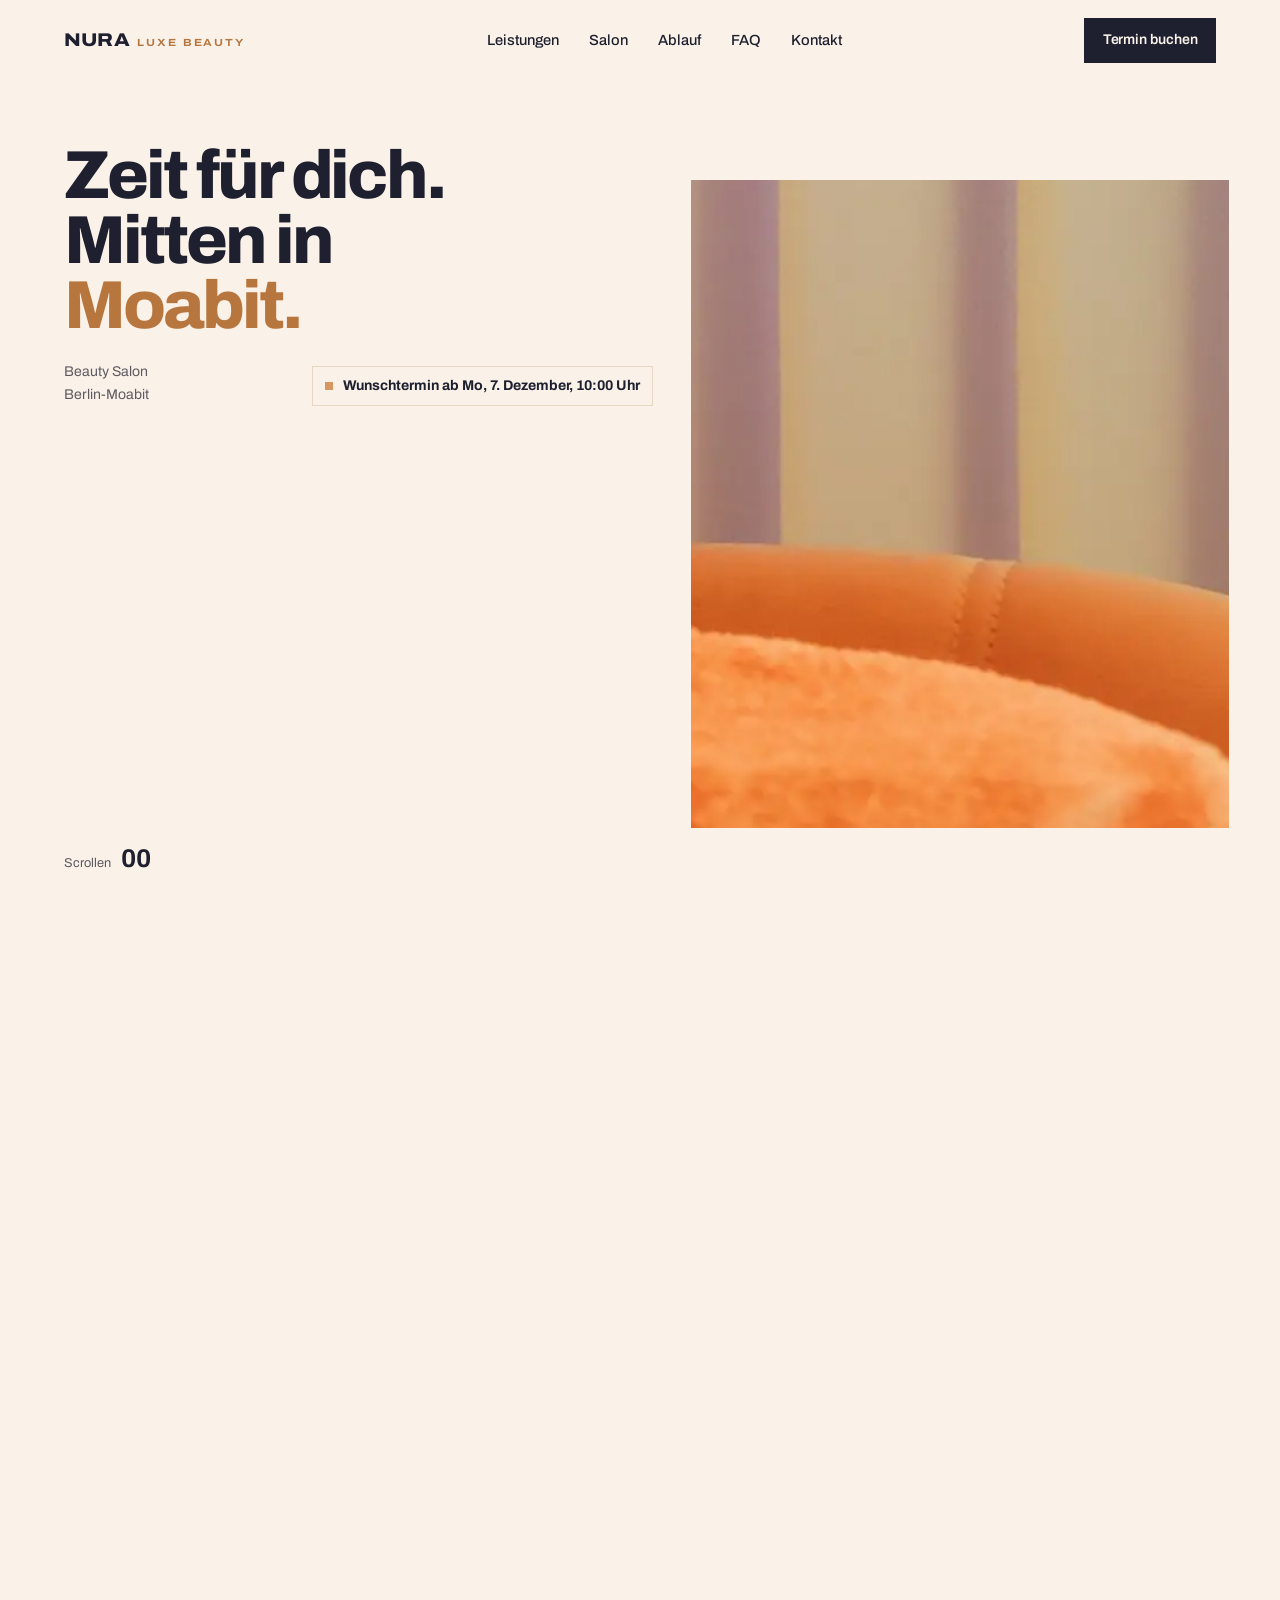
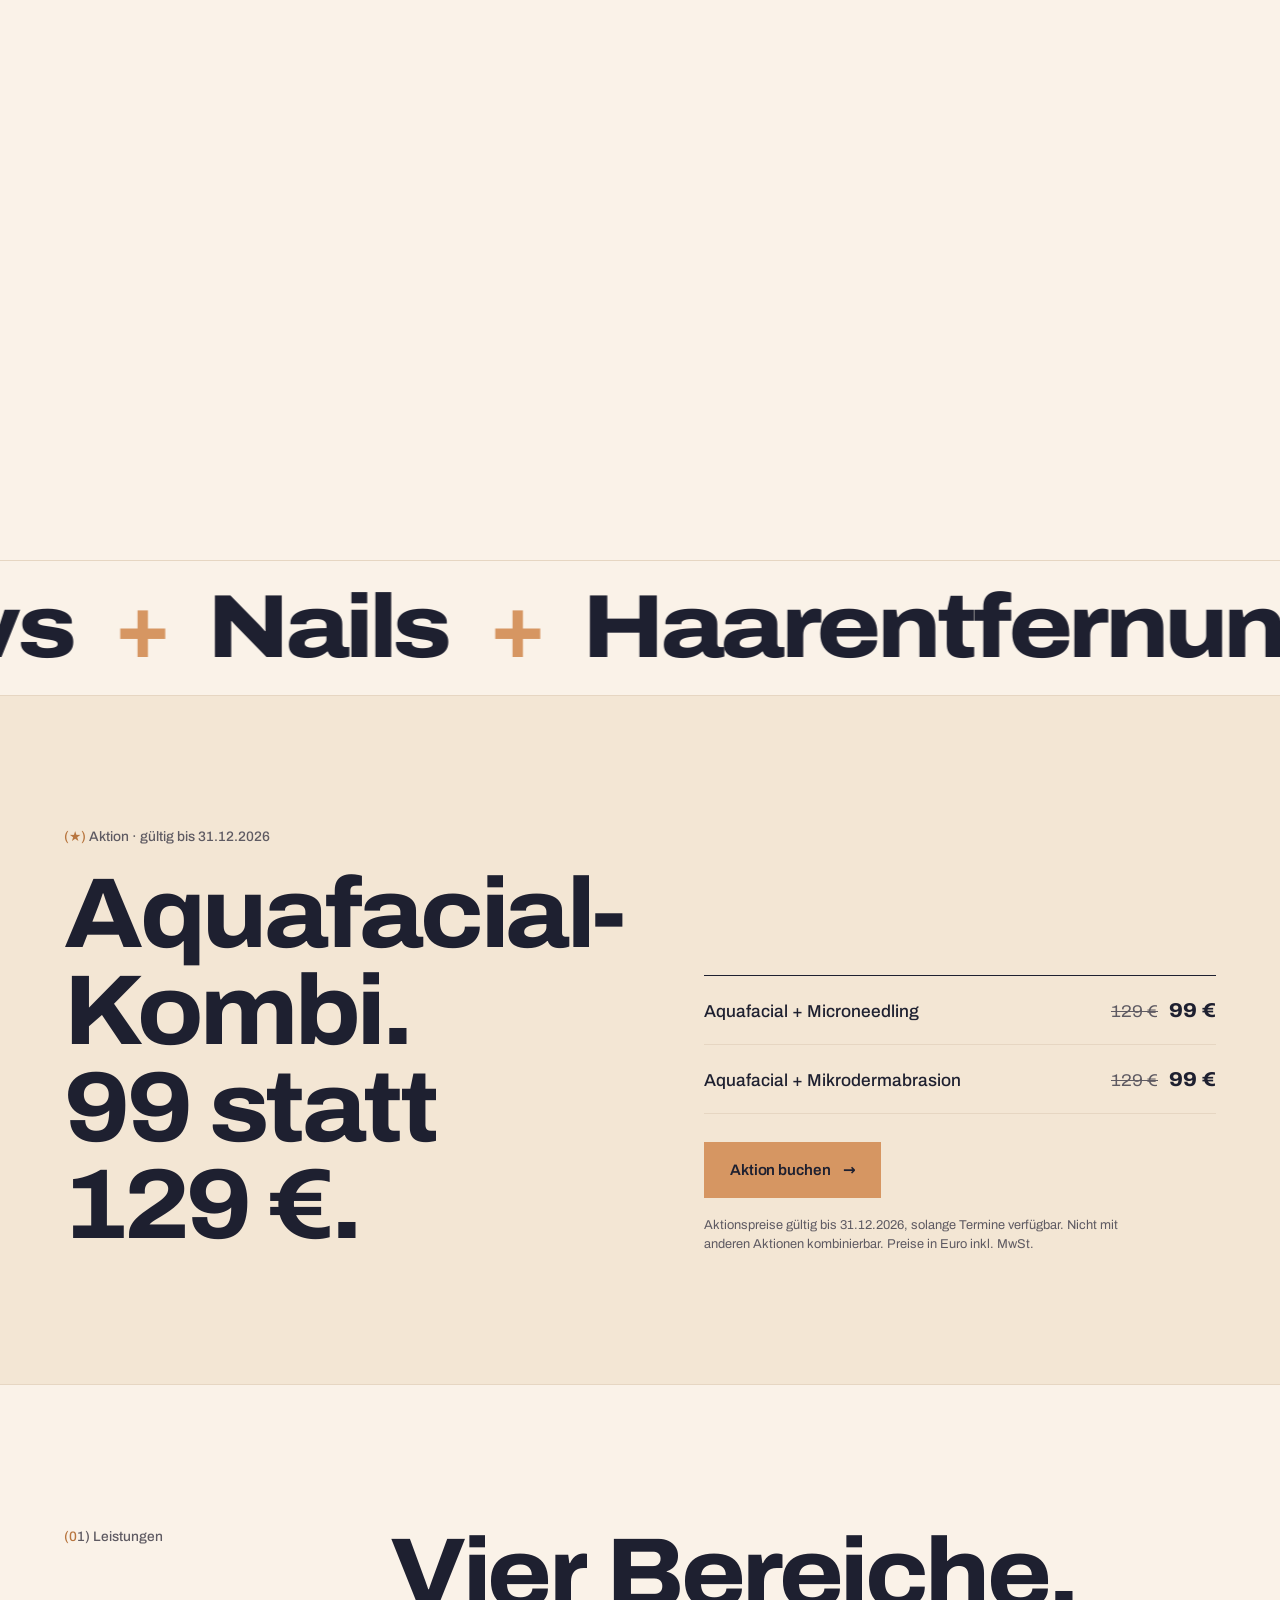
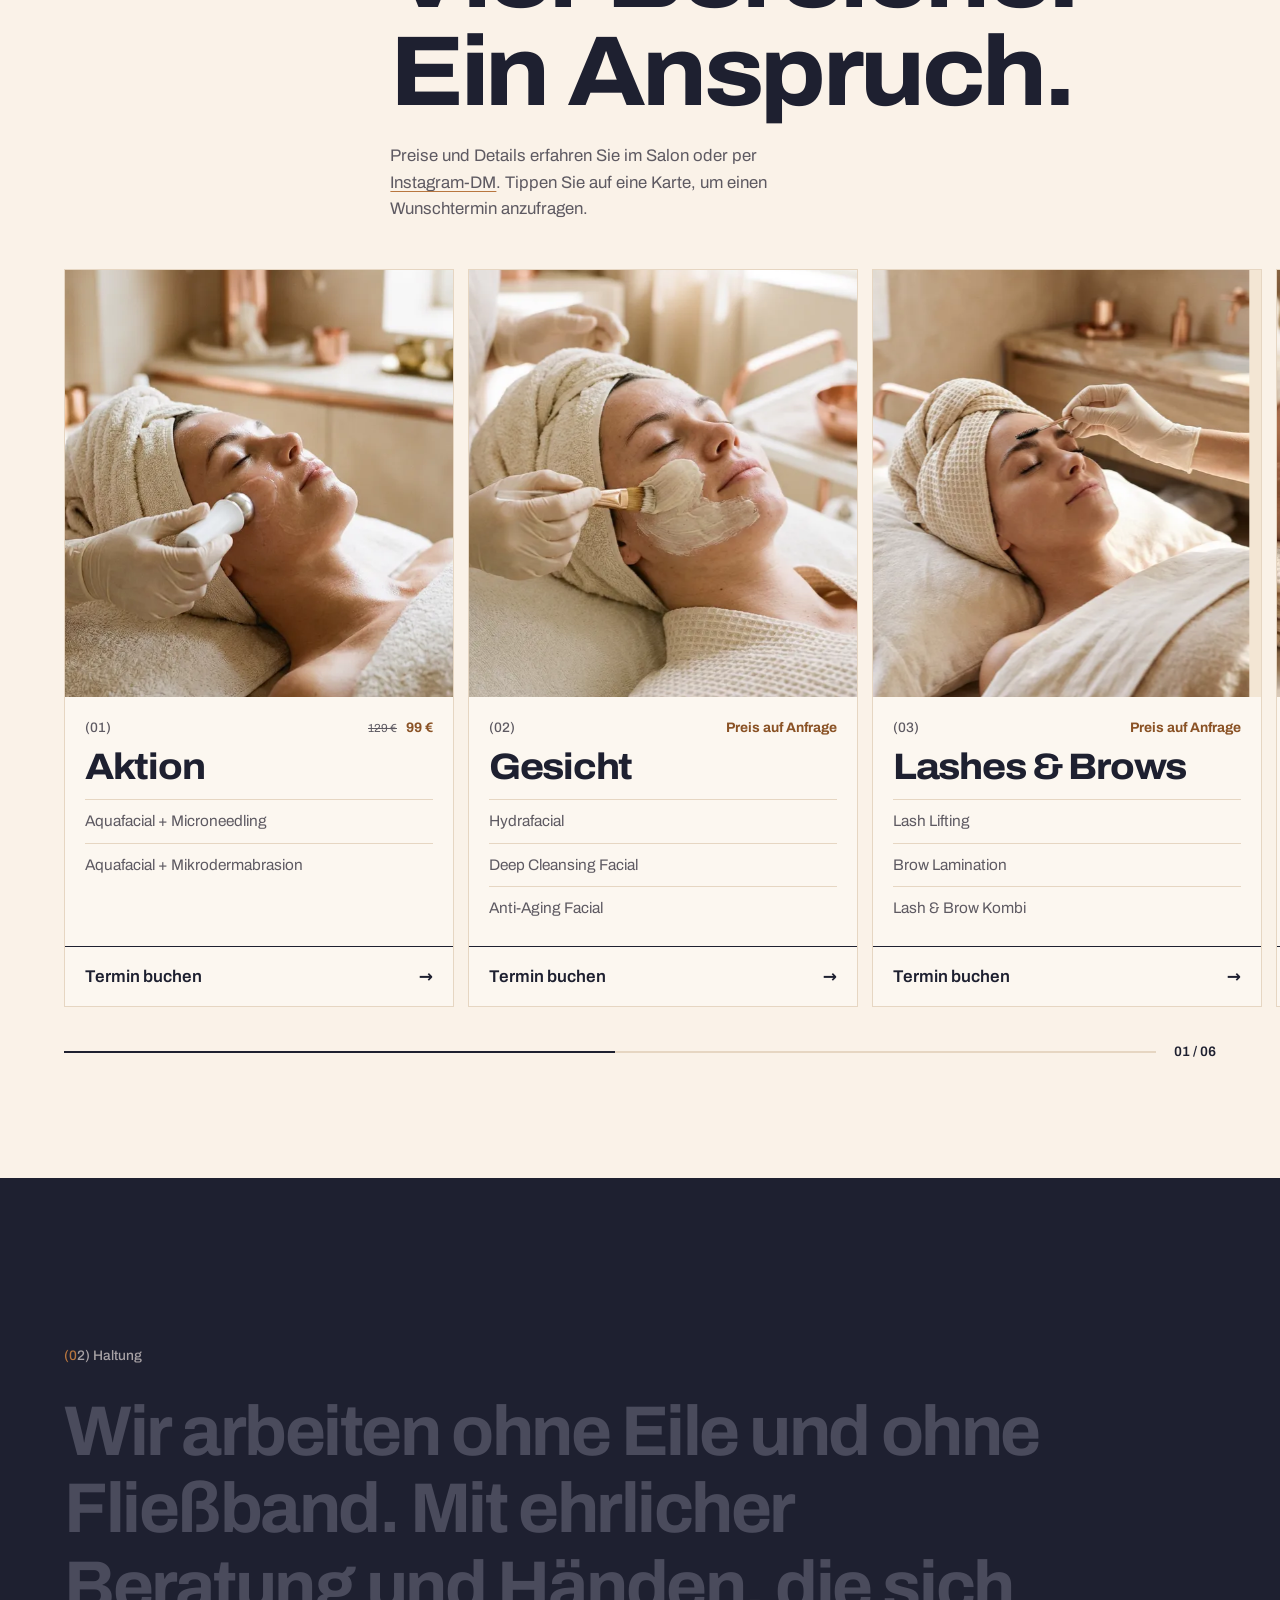
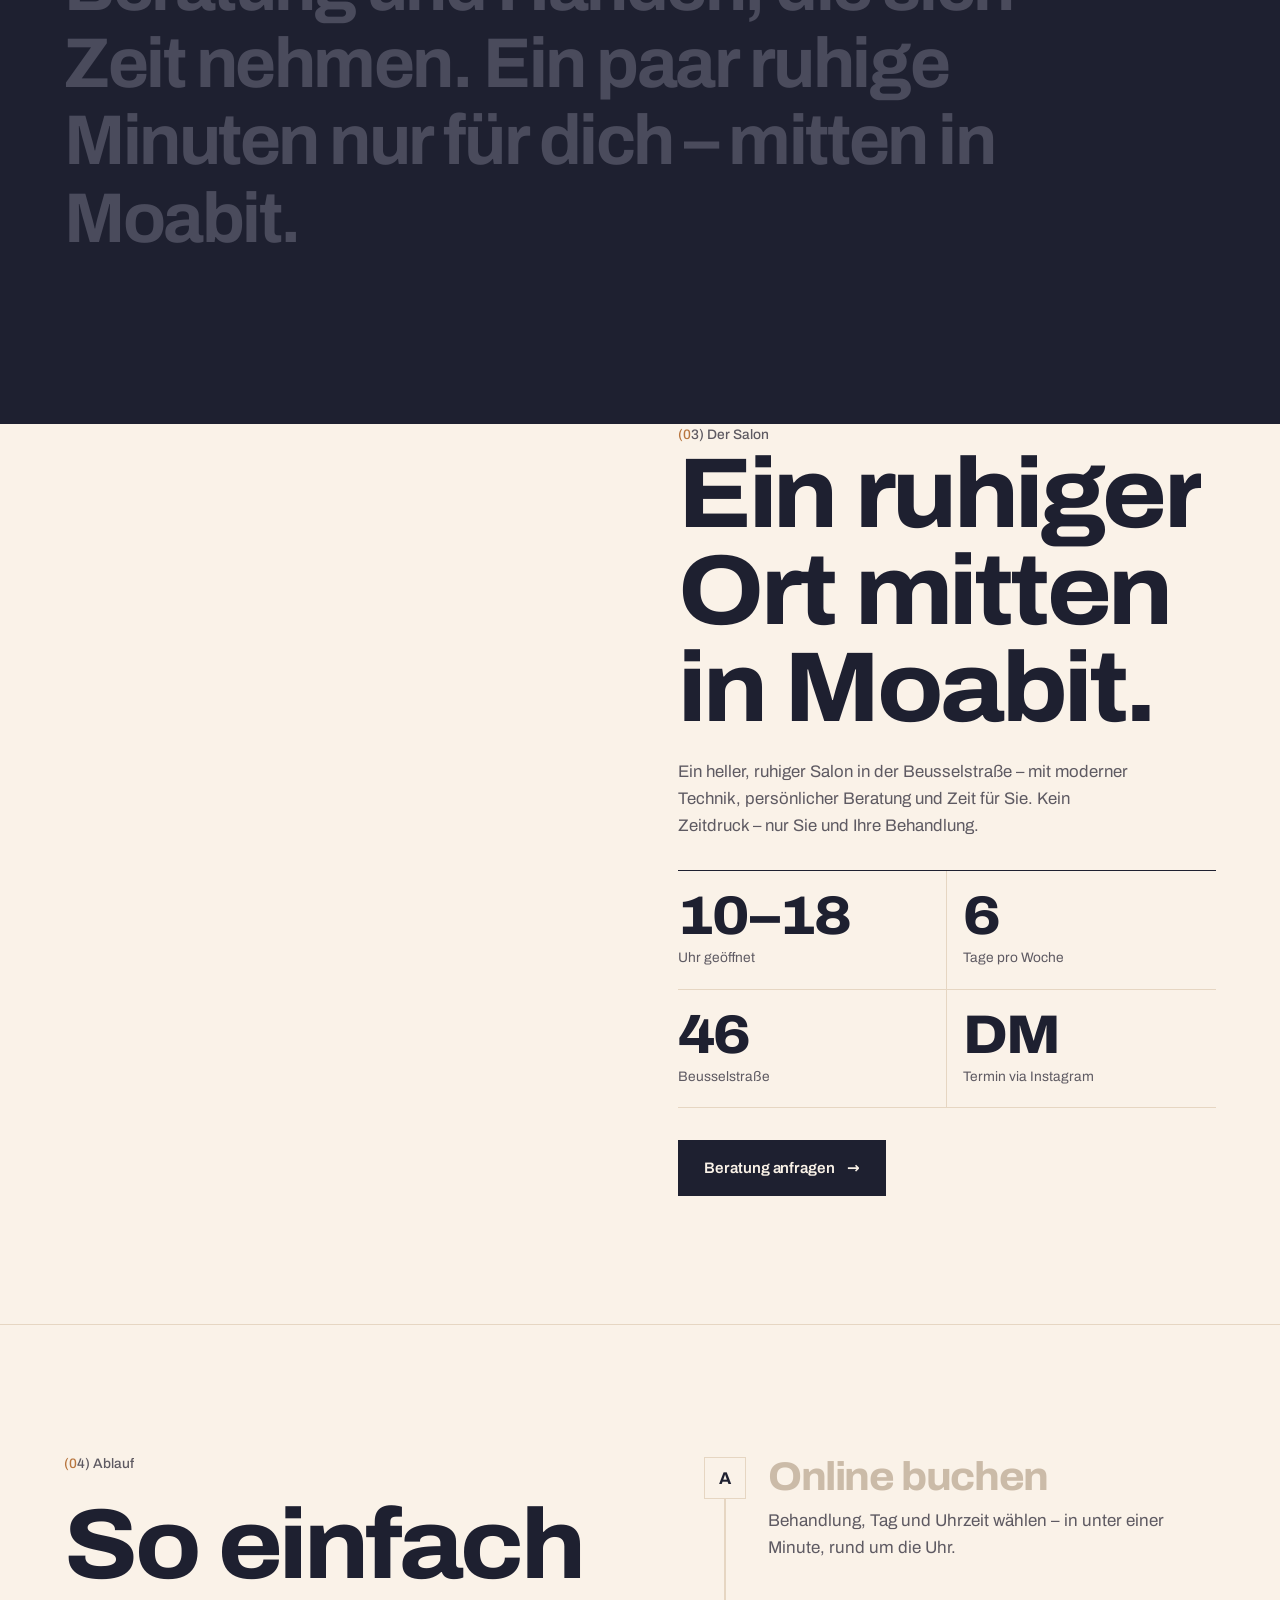
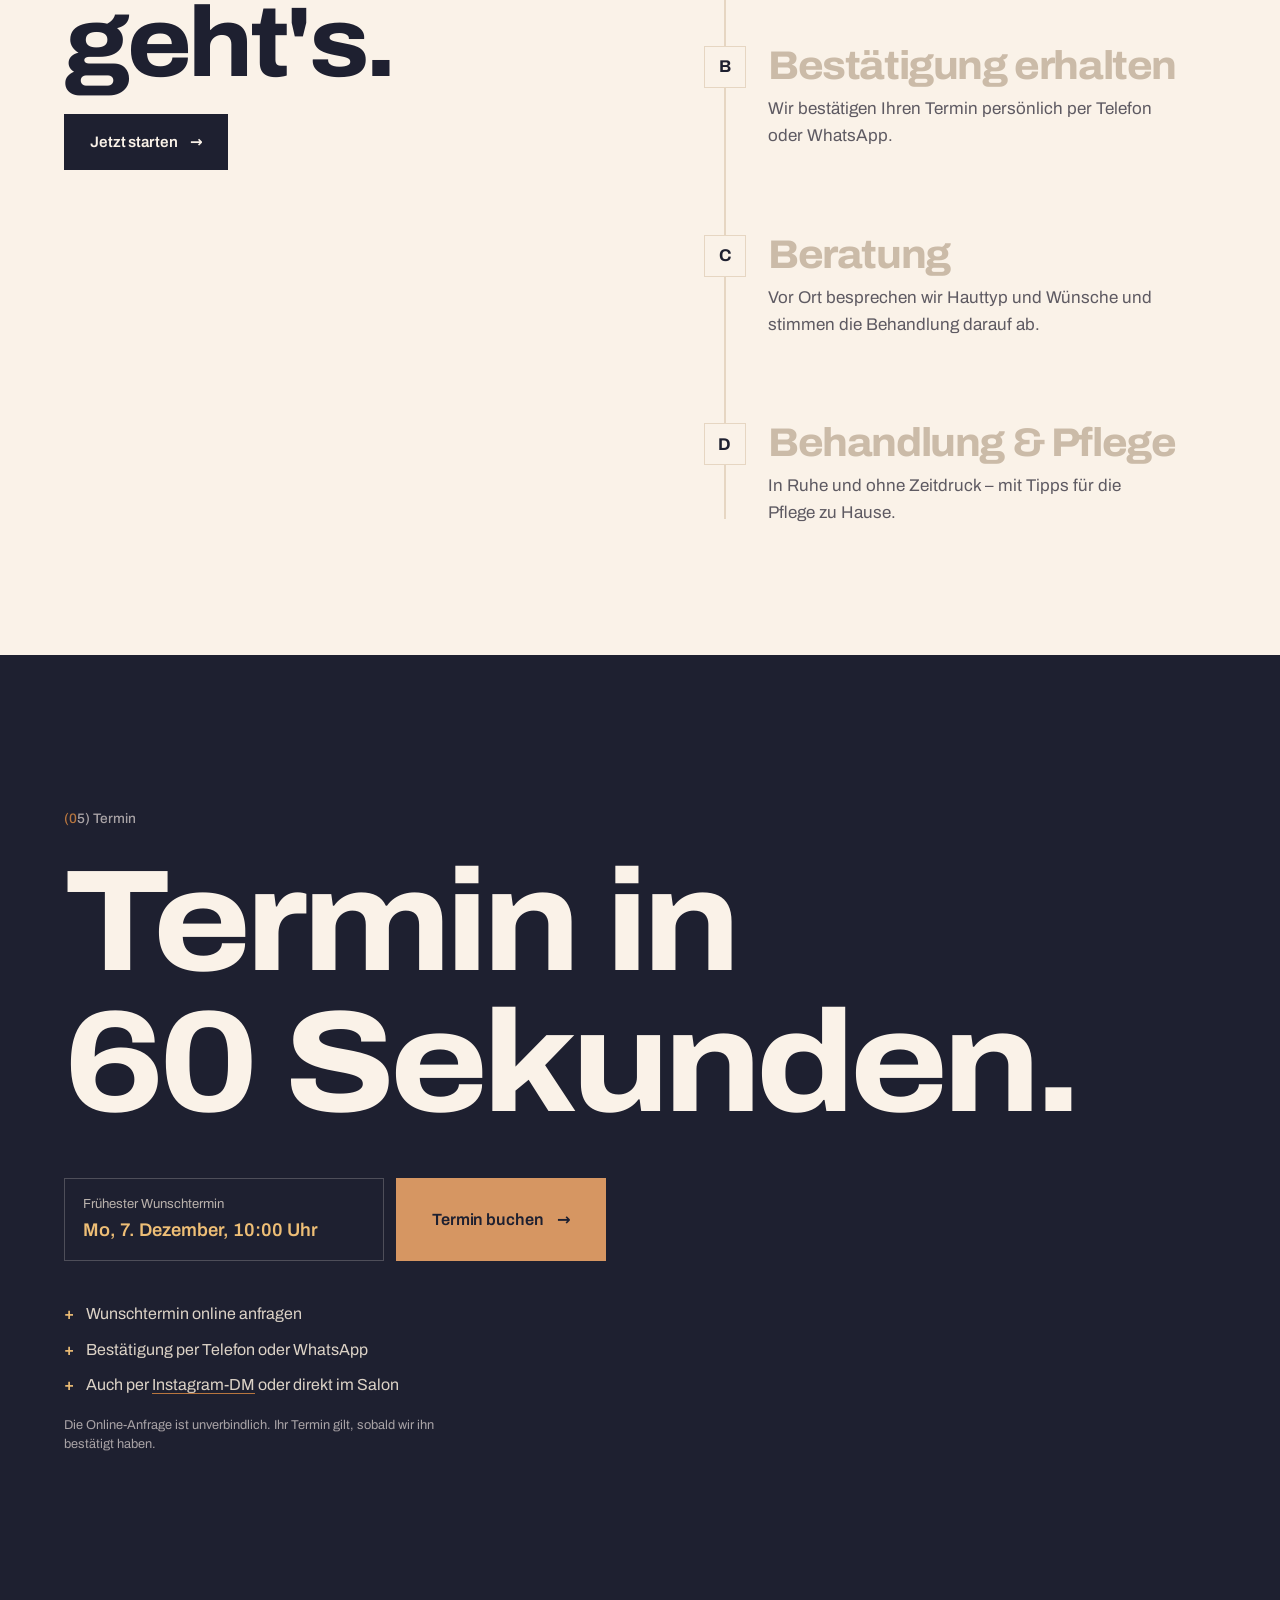
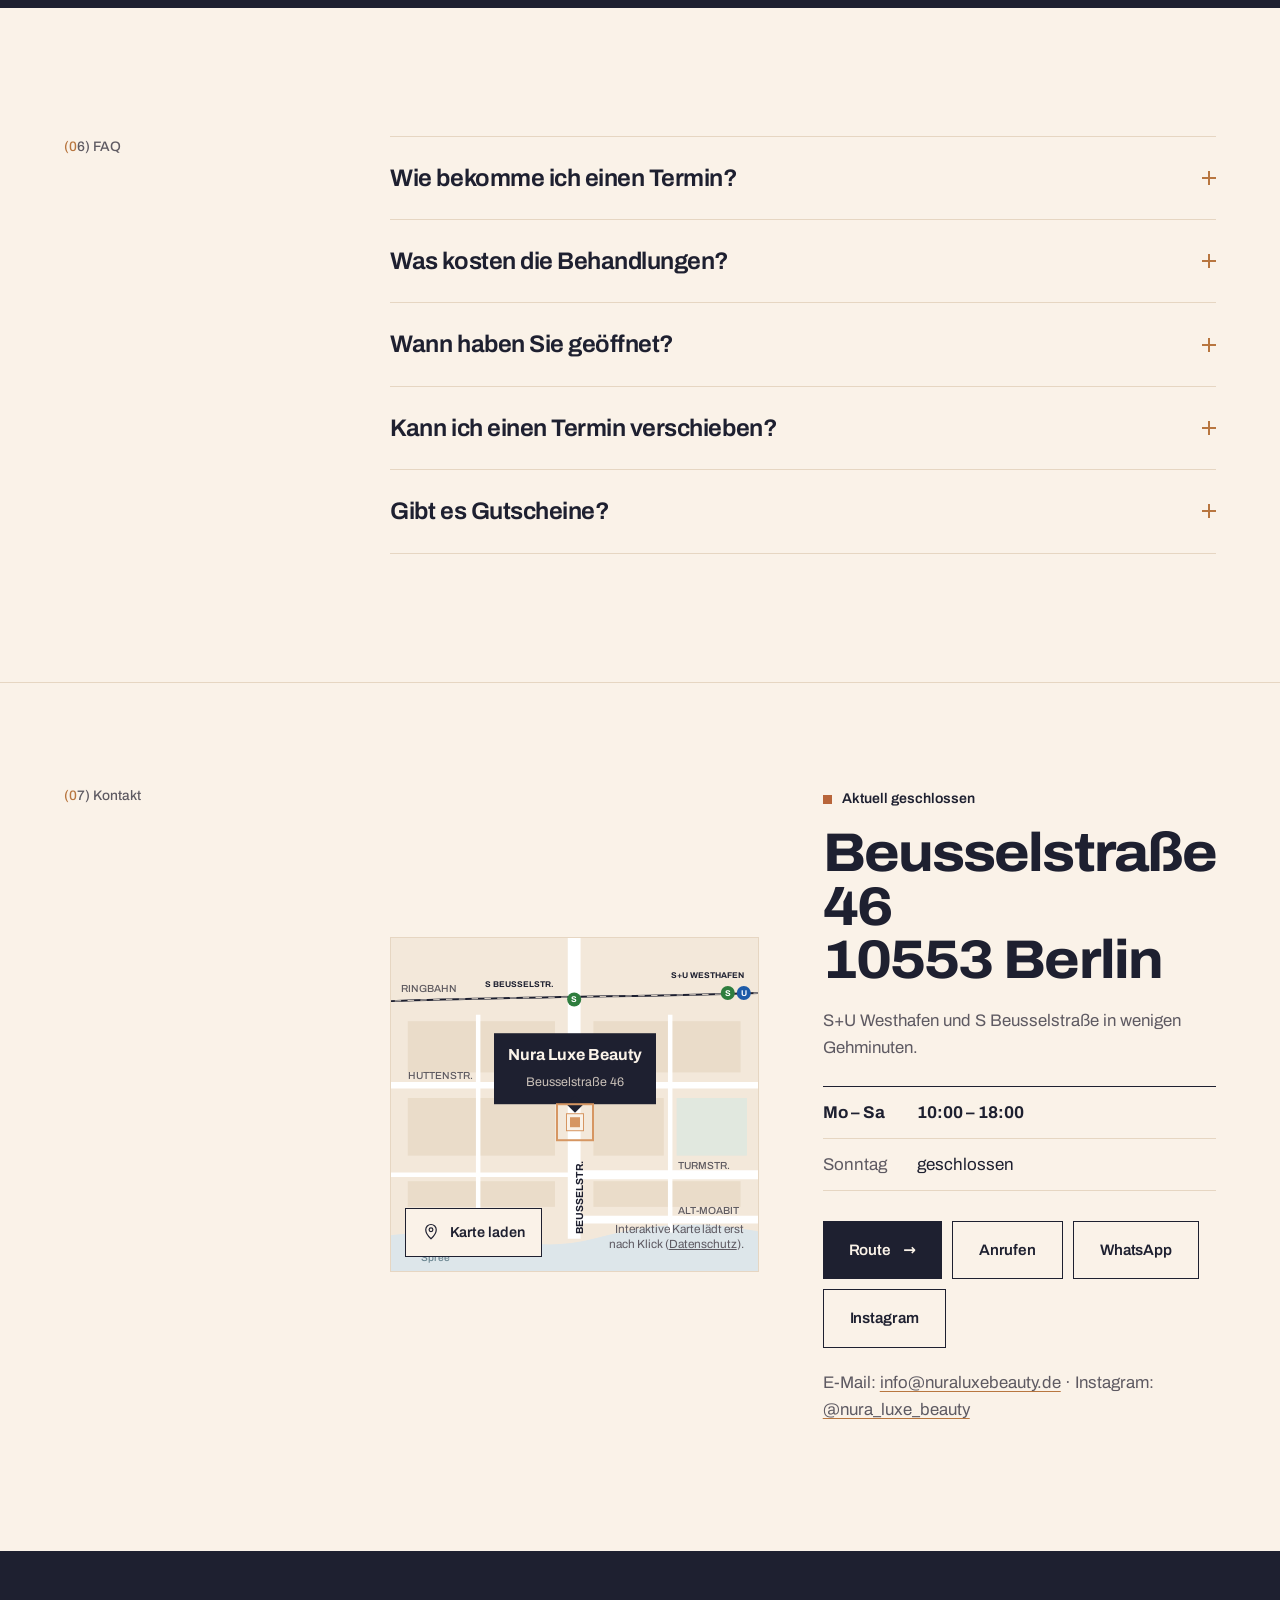
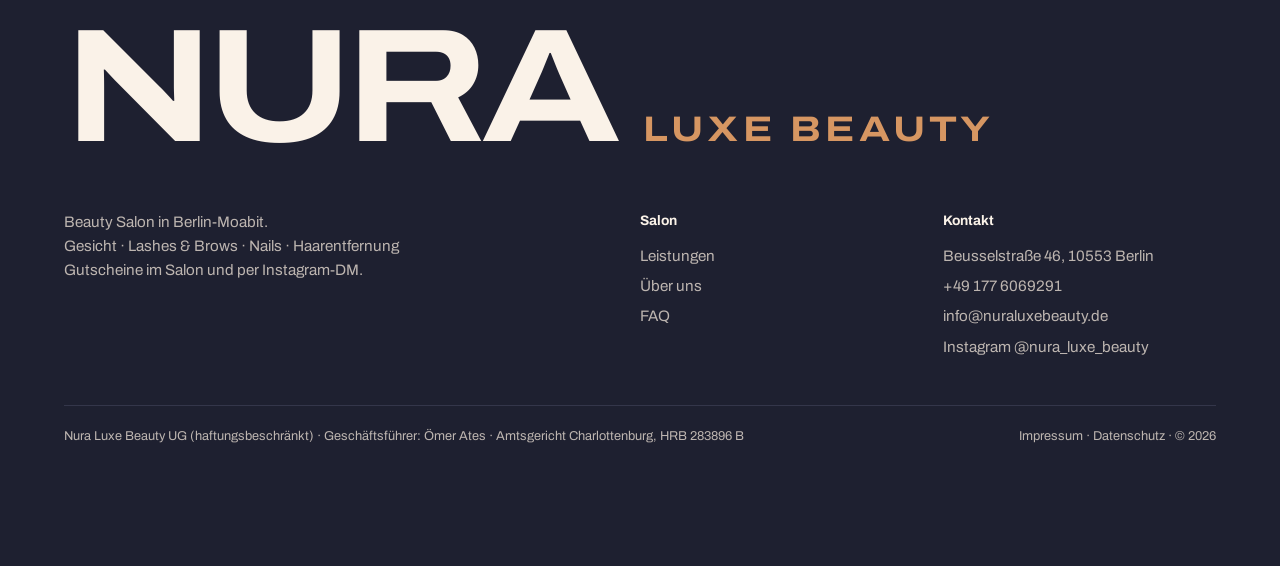
==== commit 4310e4c1: "Fix: www/vercel.app zeigten ungestylte Seite (CSP blockte umgeleitete Assets) - Host-Weiterleitungen" ====
--- a/modern/index.html
+++ b/modern/index.html
@@ -243,6 +243,6 @@
   <div class="sh-foot" id="shFoot"><button class="sh-back" id="back" aria-label="Zurück">←</button><div class="sh-sum" id="sum"><b>Behandlung wählen</b><span>4 Schritte zum Termin</span></div><button class="btn btn-ink sh-next" id="next" disabled>Weiter</button></div>
 </div>
 
-<script src="assets/js/app.js?v=20261118b" defer></script>
+<script src="assets/js/app.js?v=20261125" defer></script>
 </body>
 </html>
